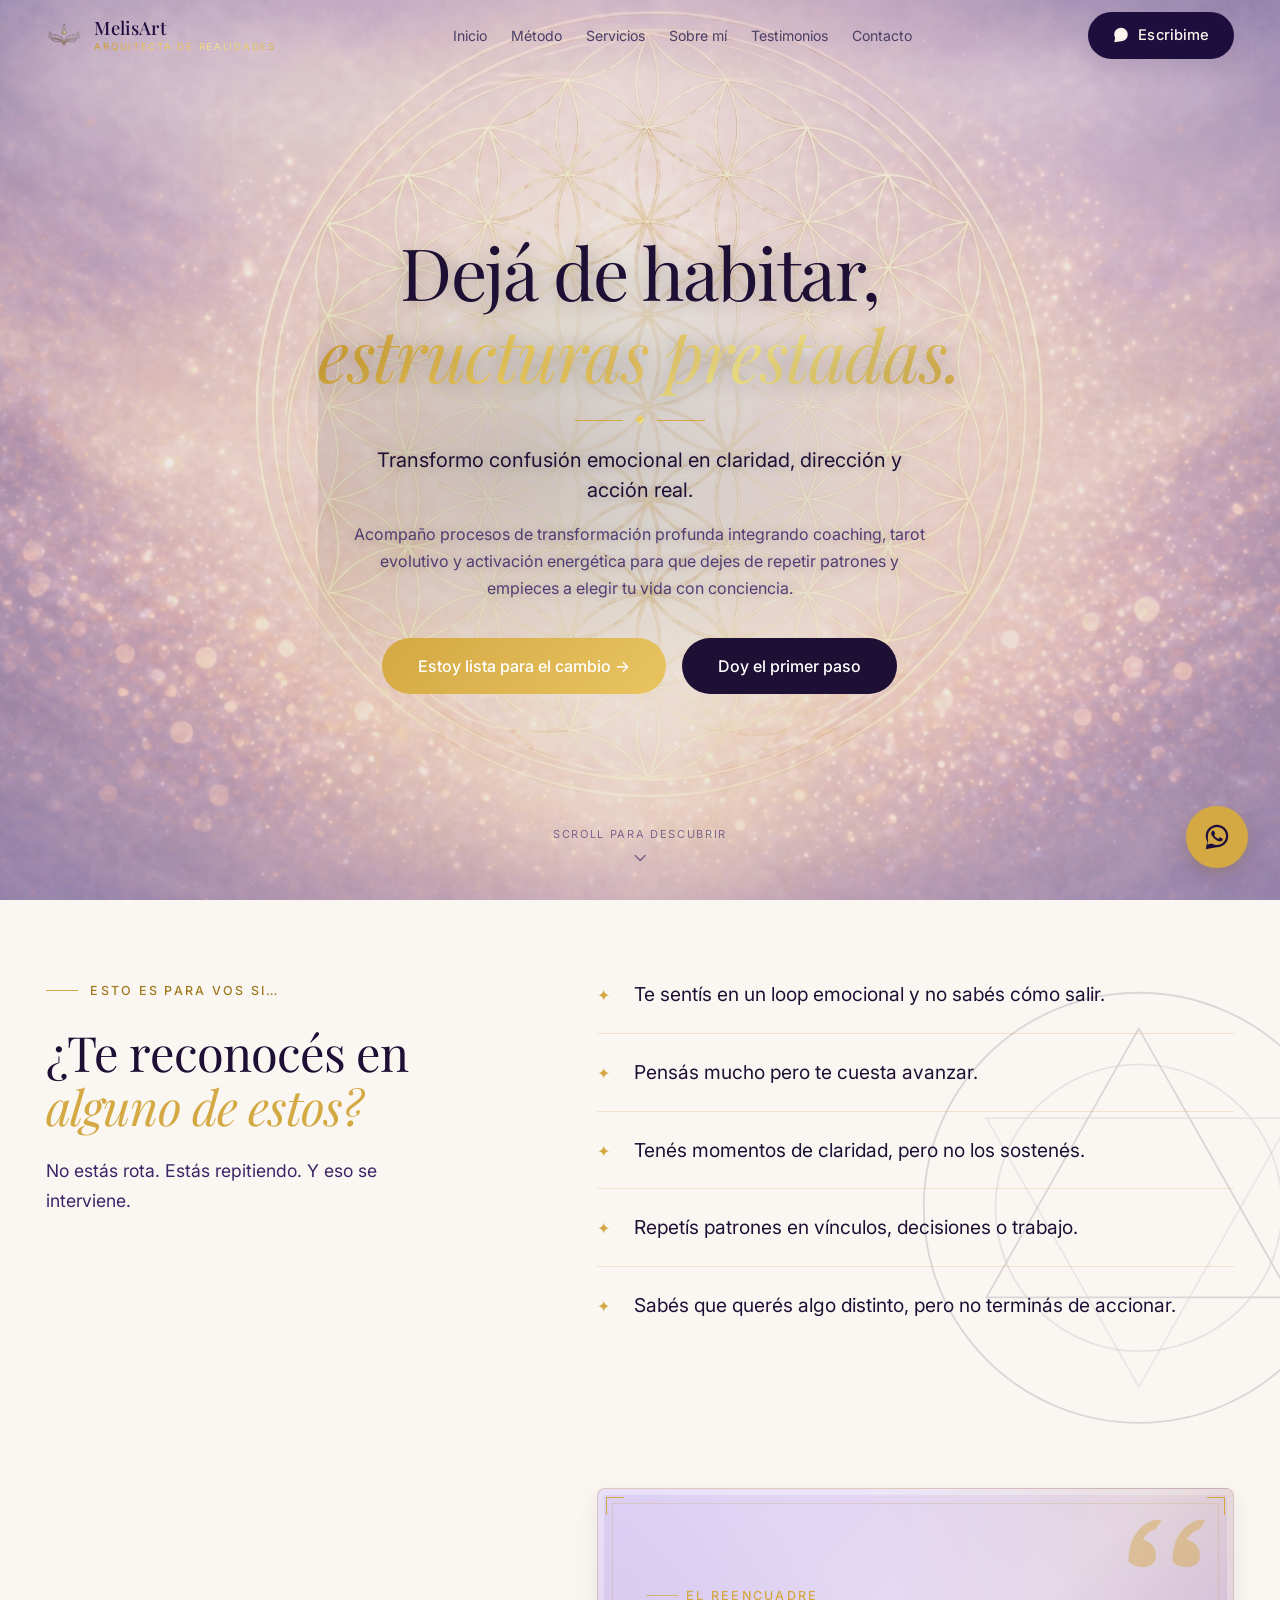
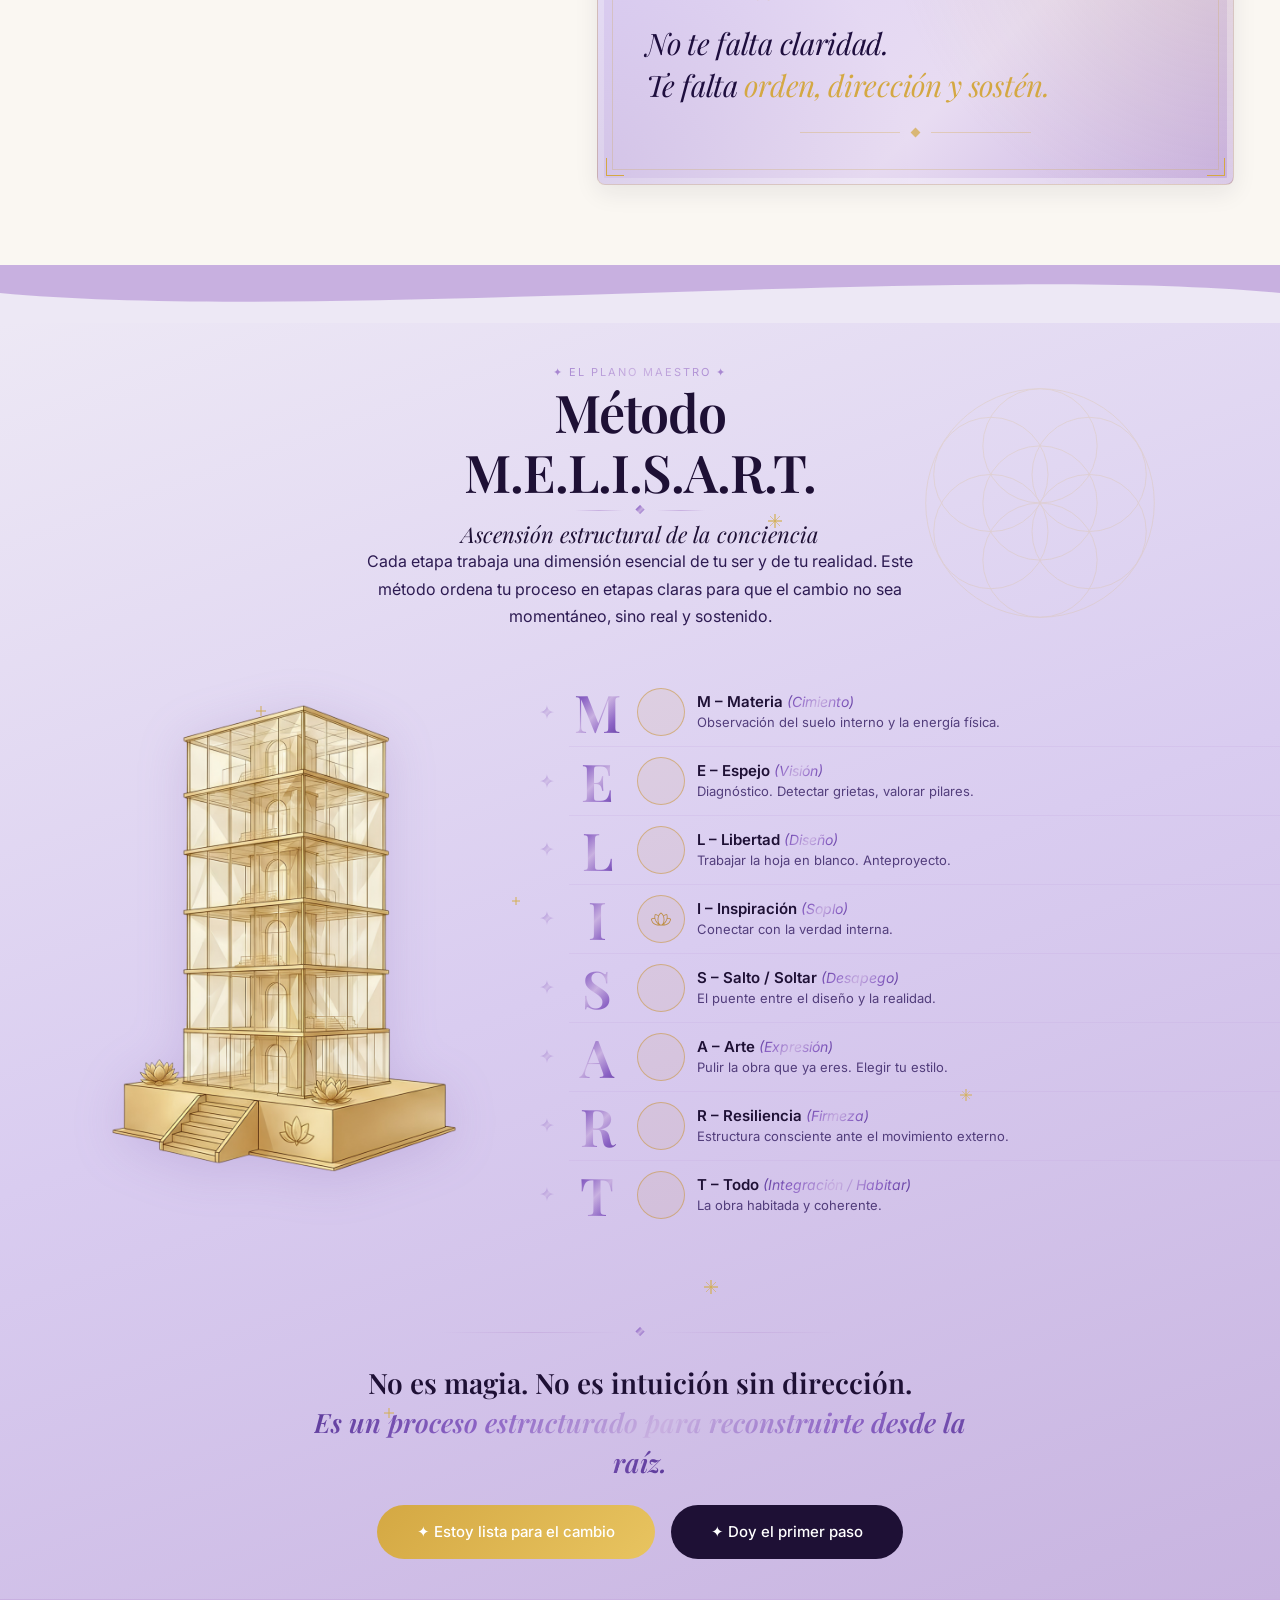
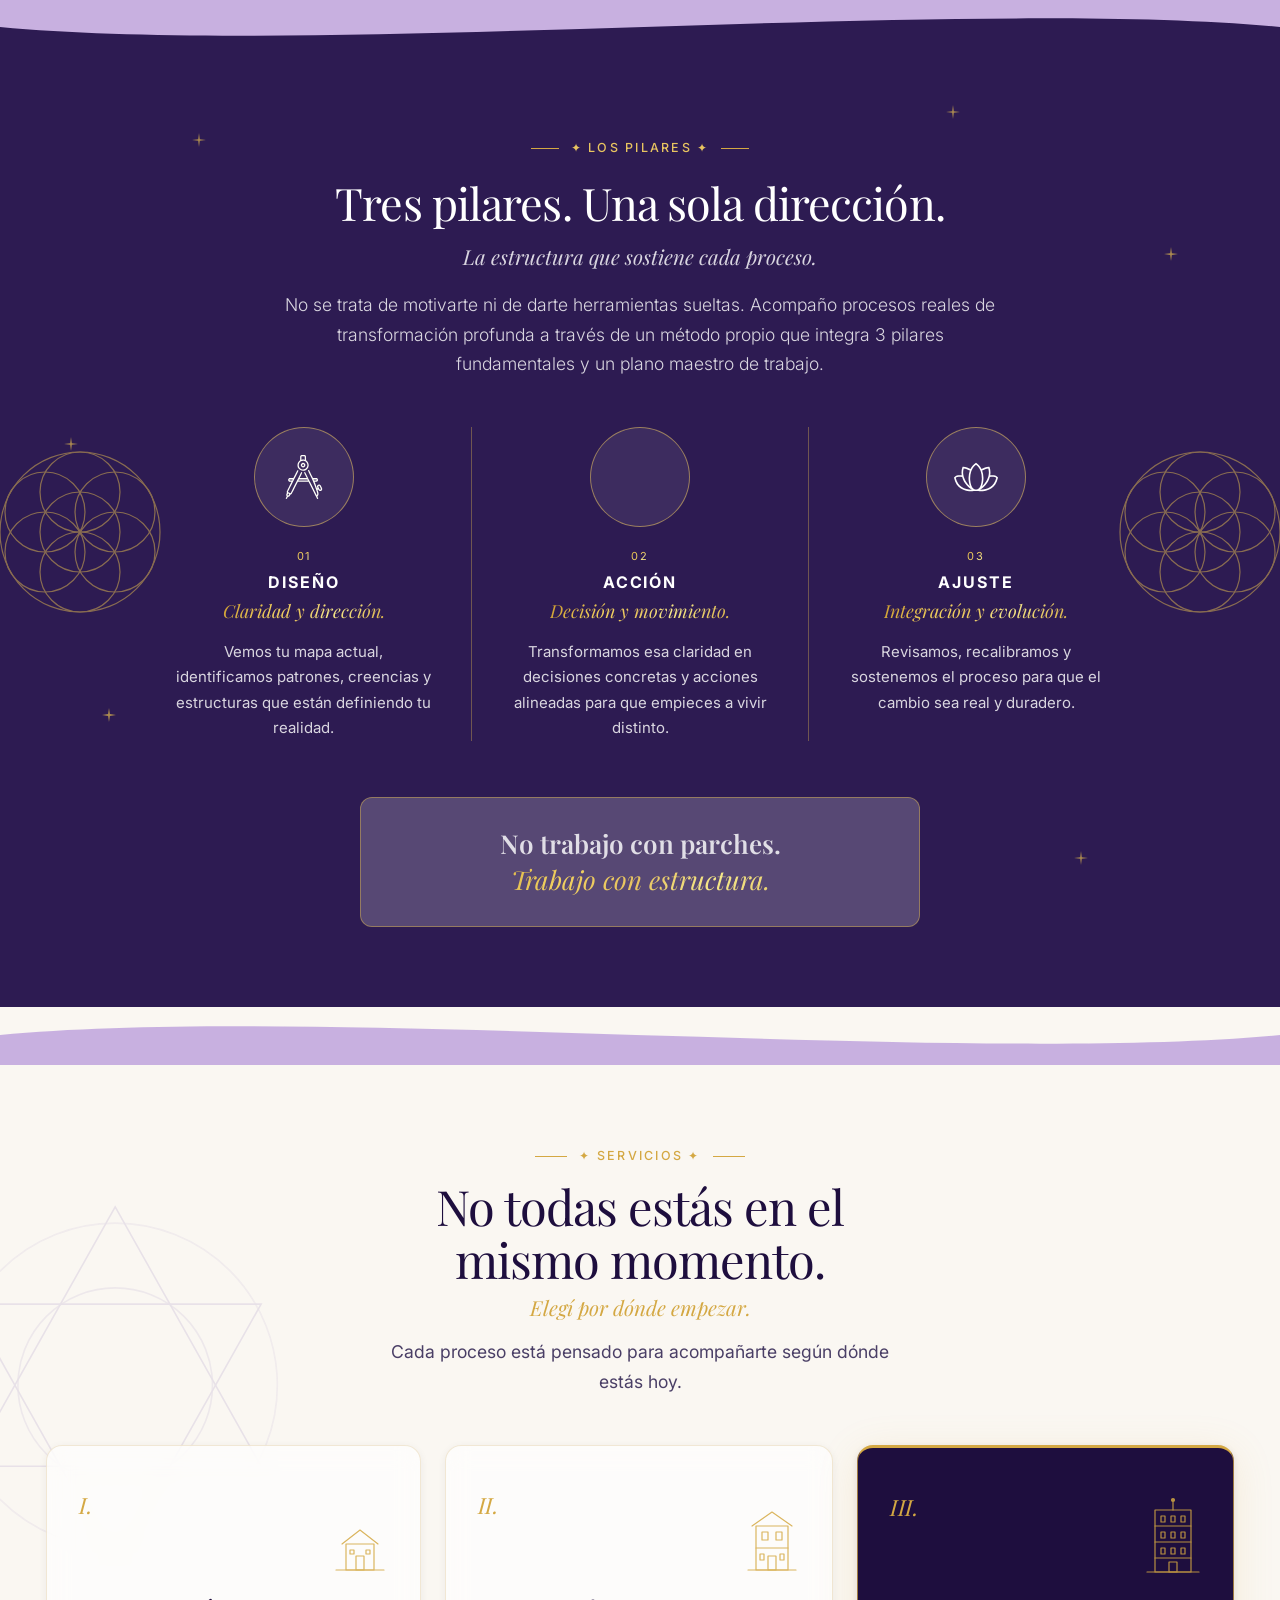
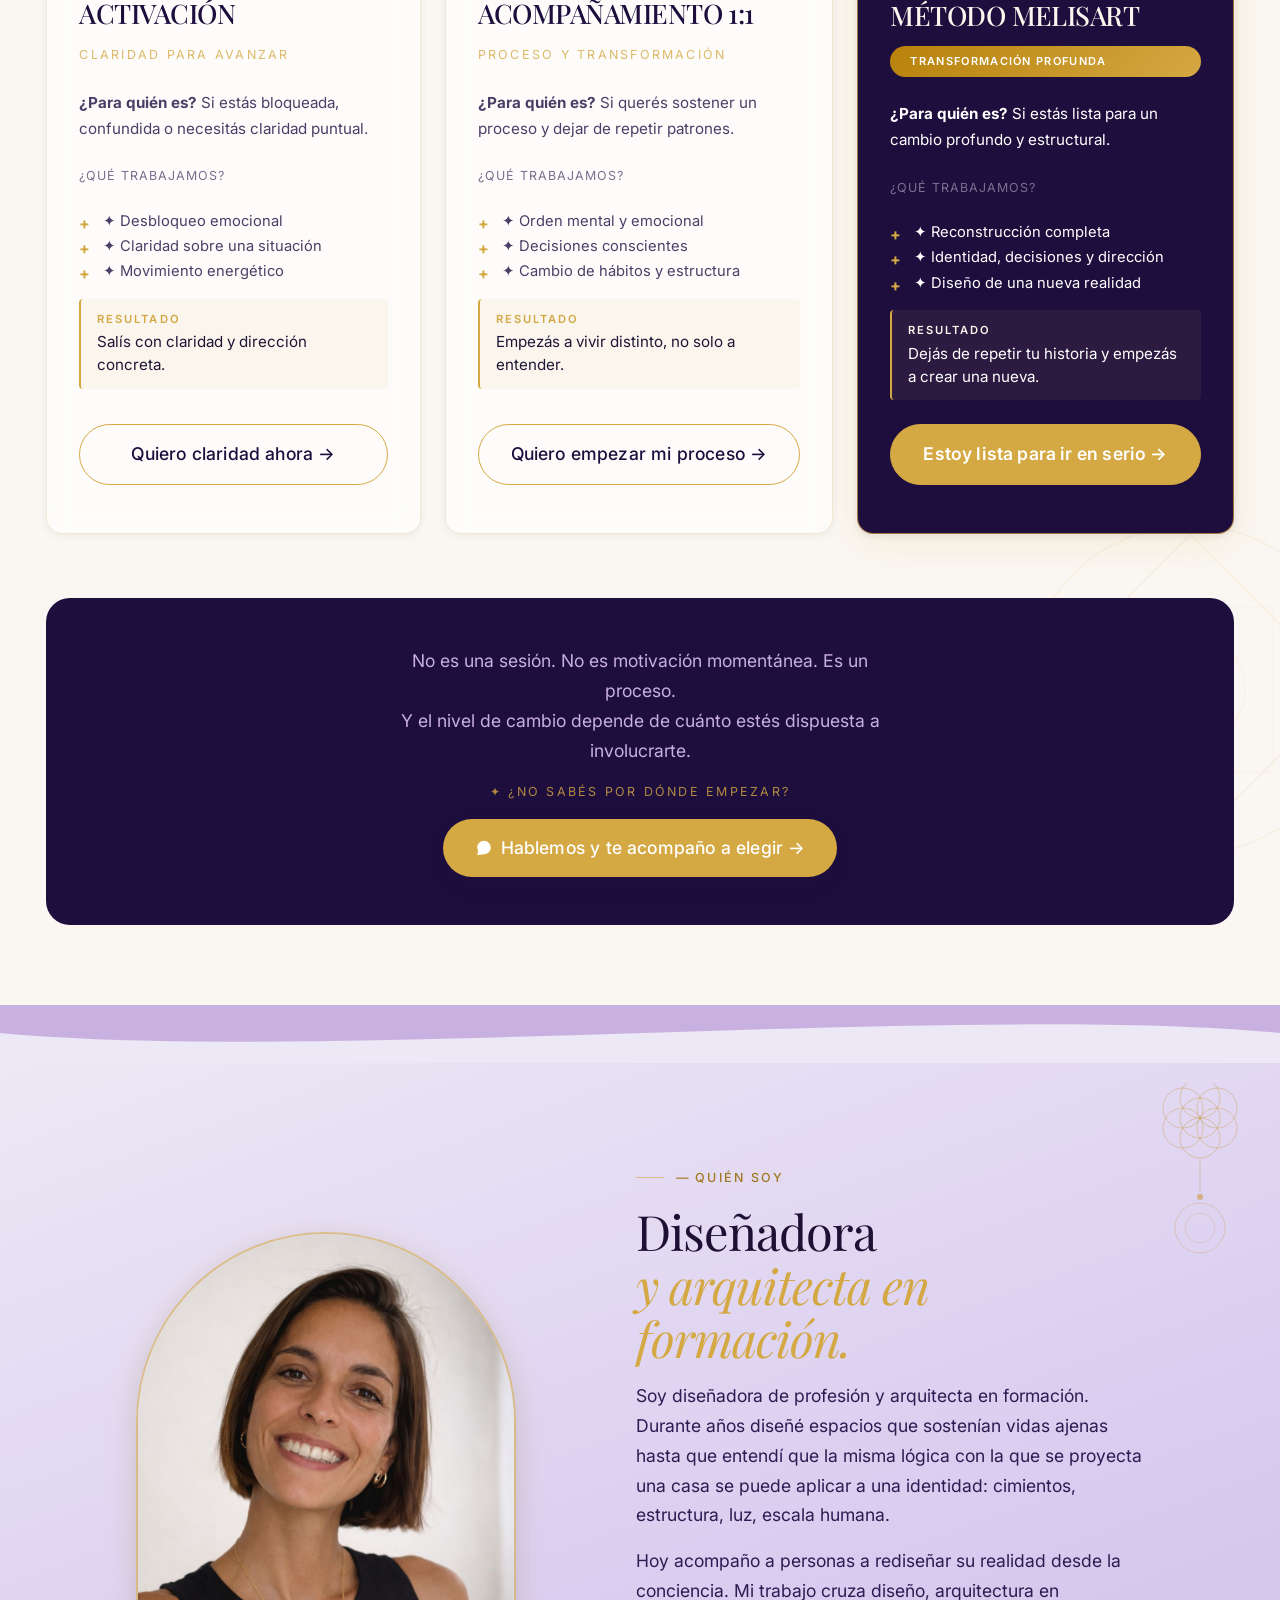
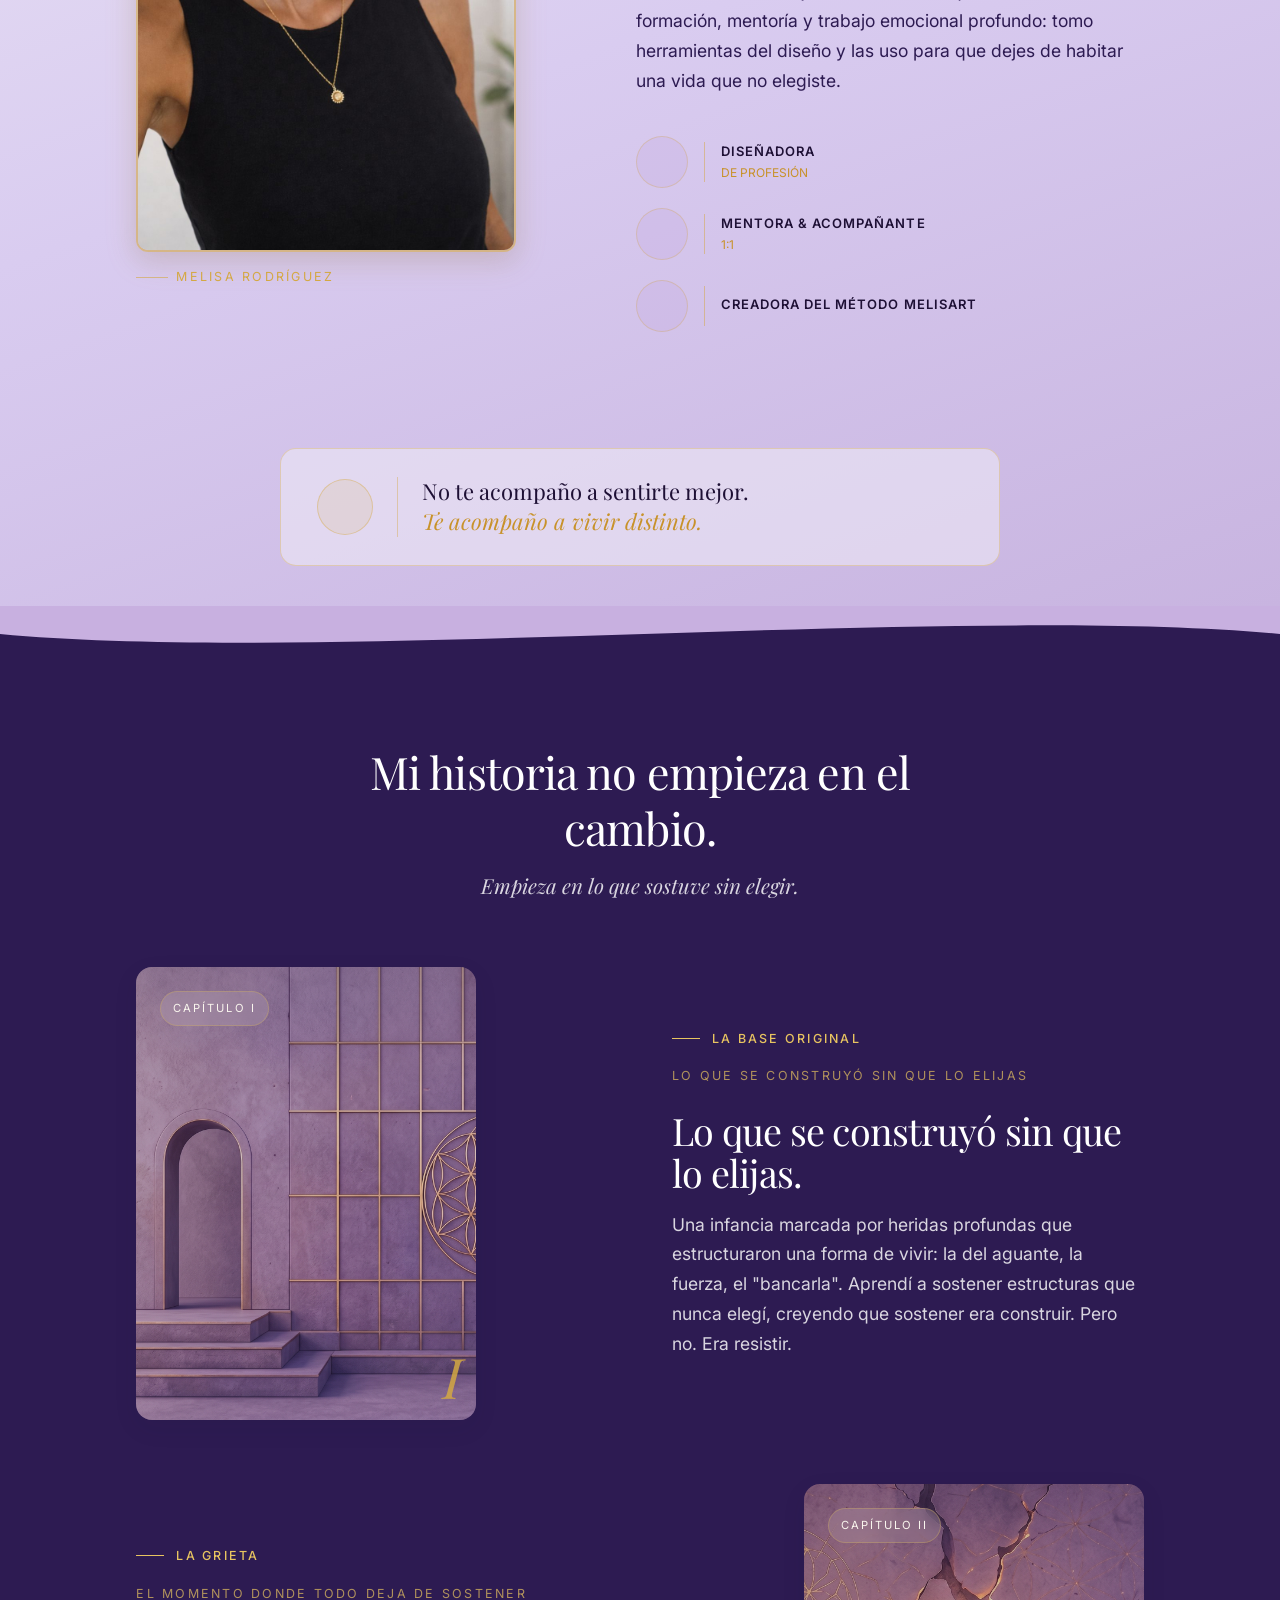
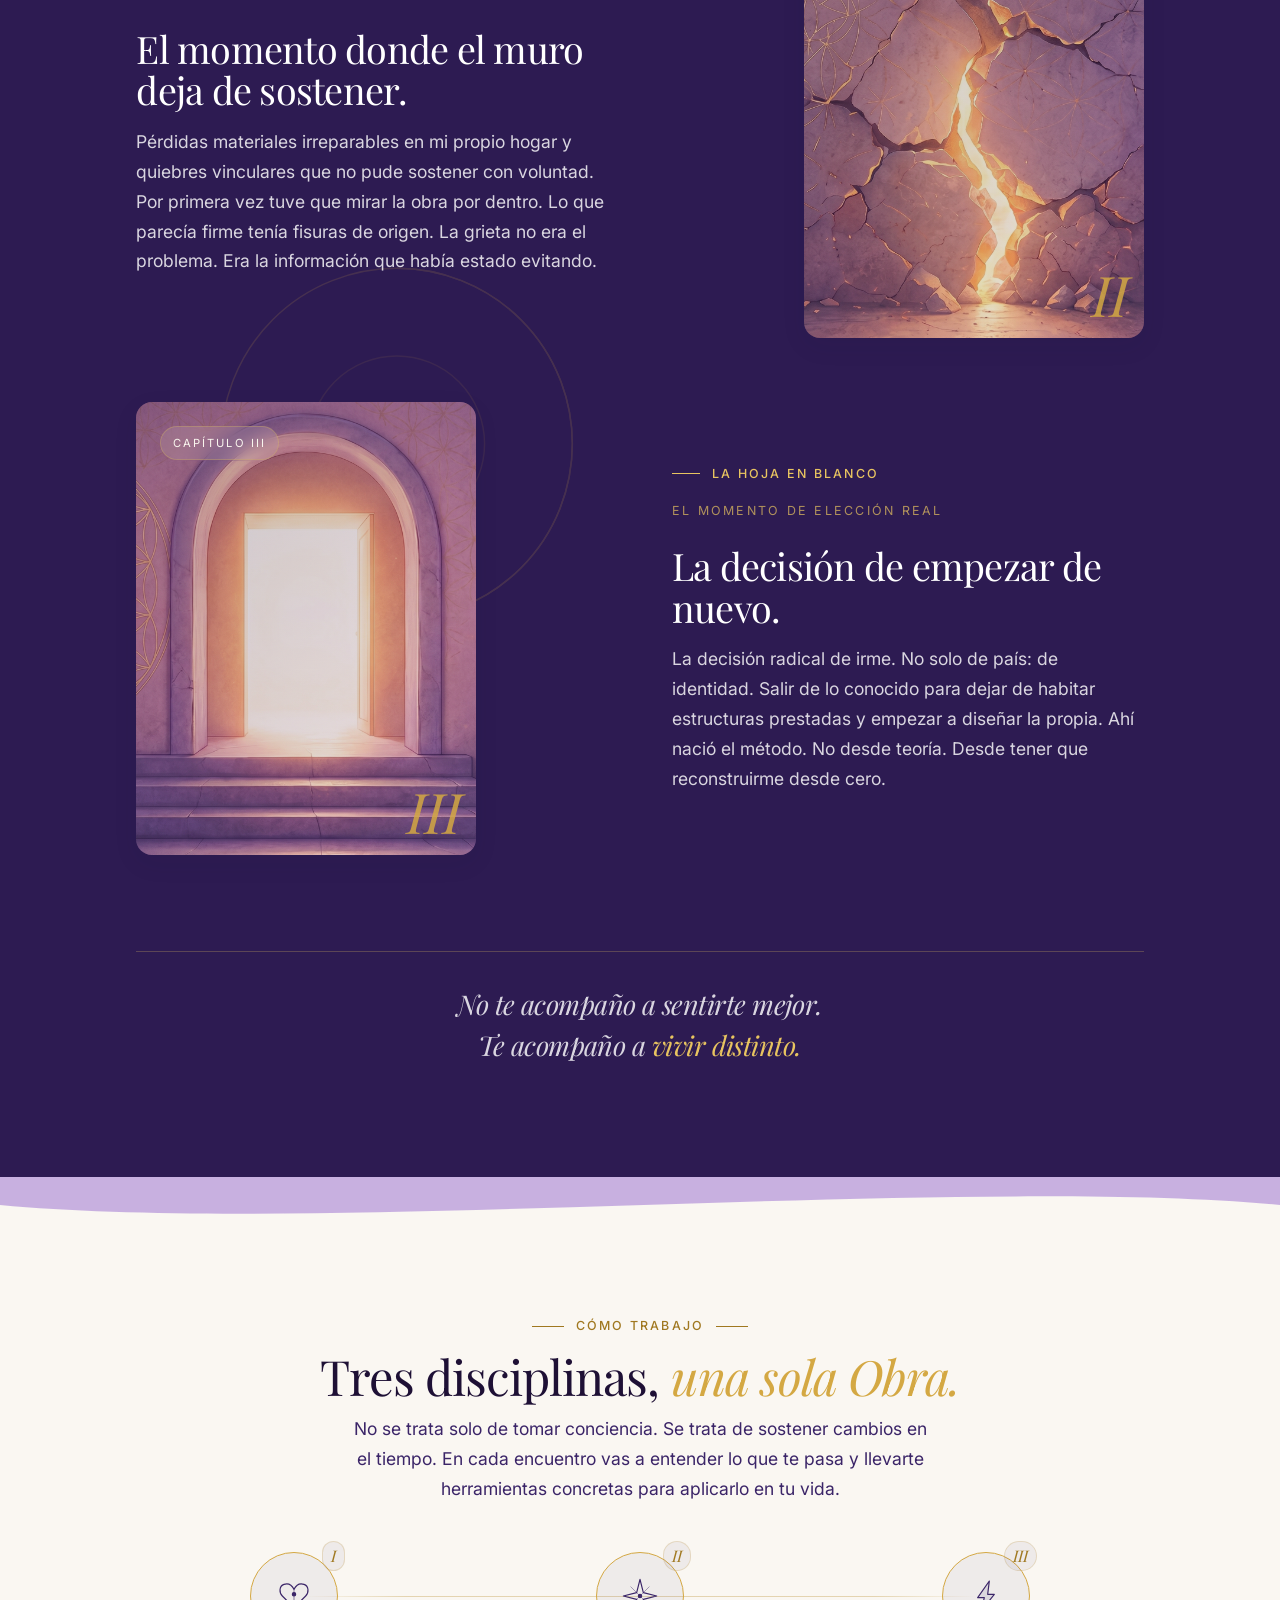
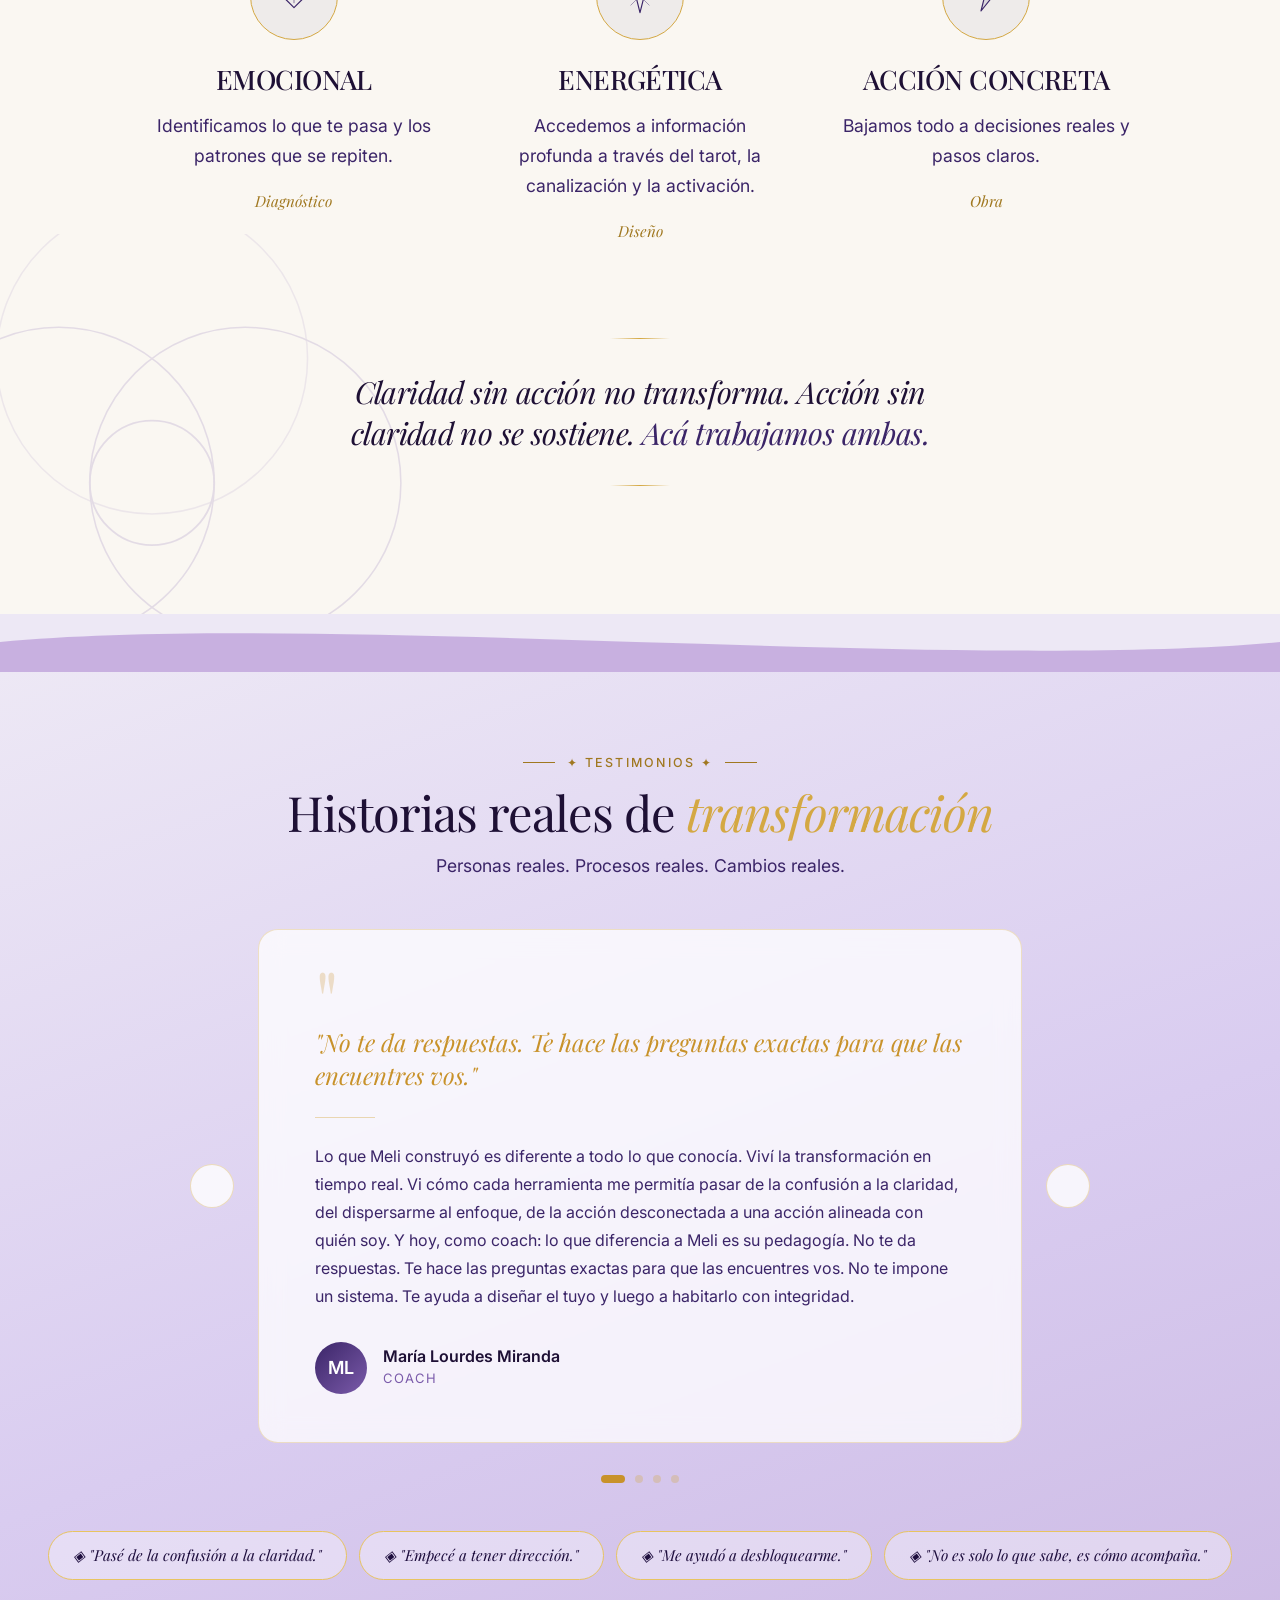
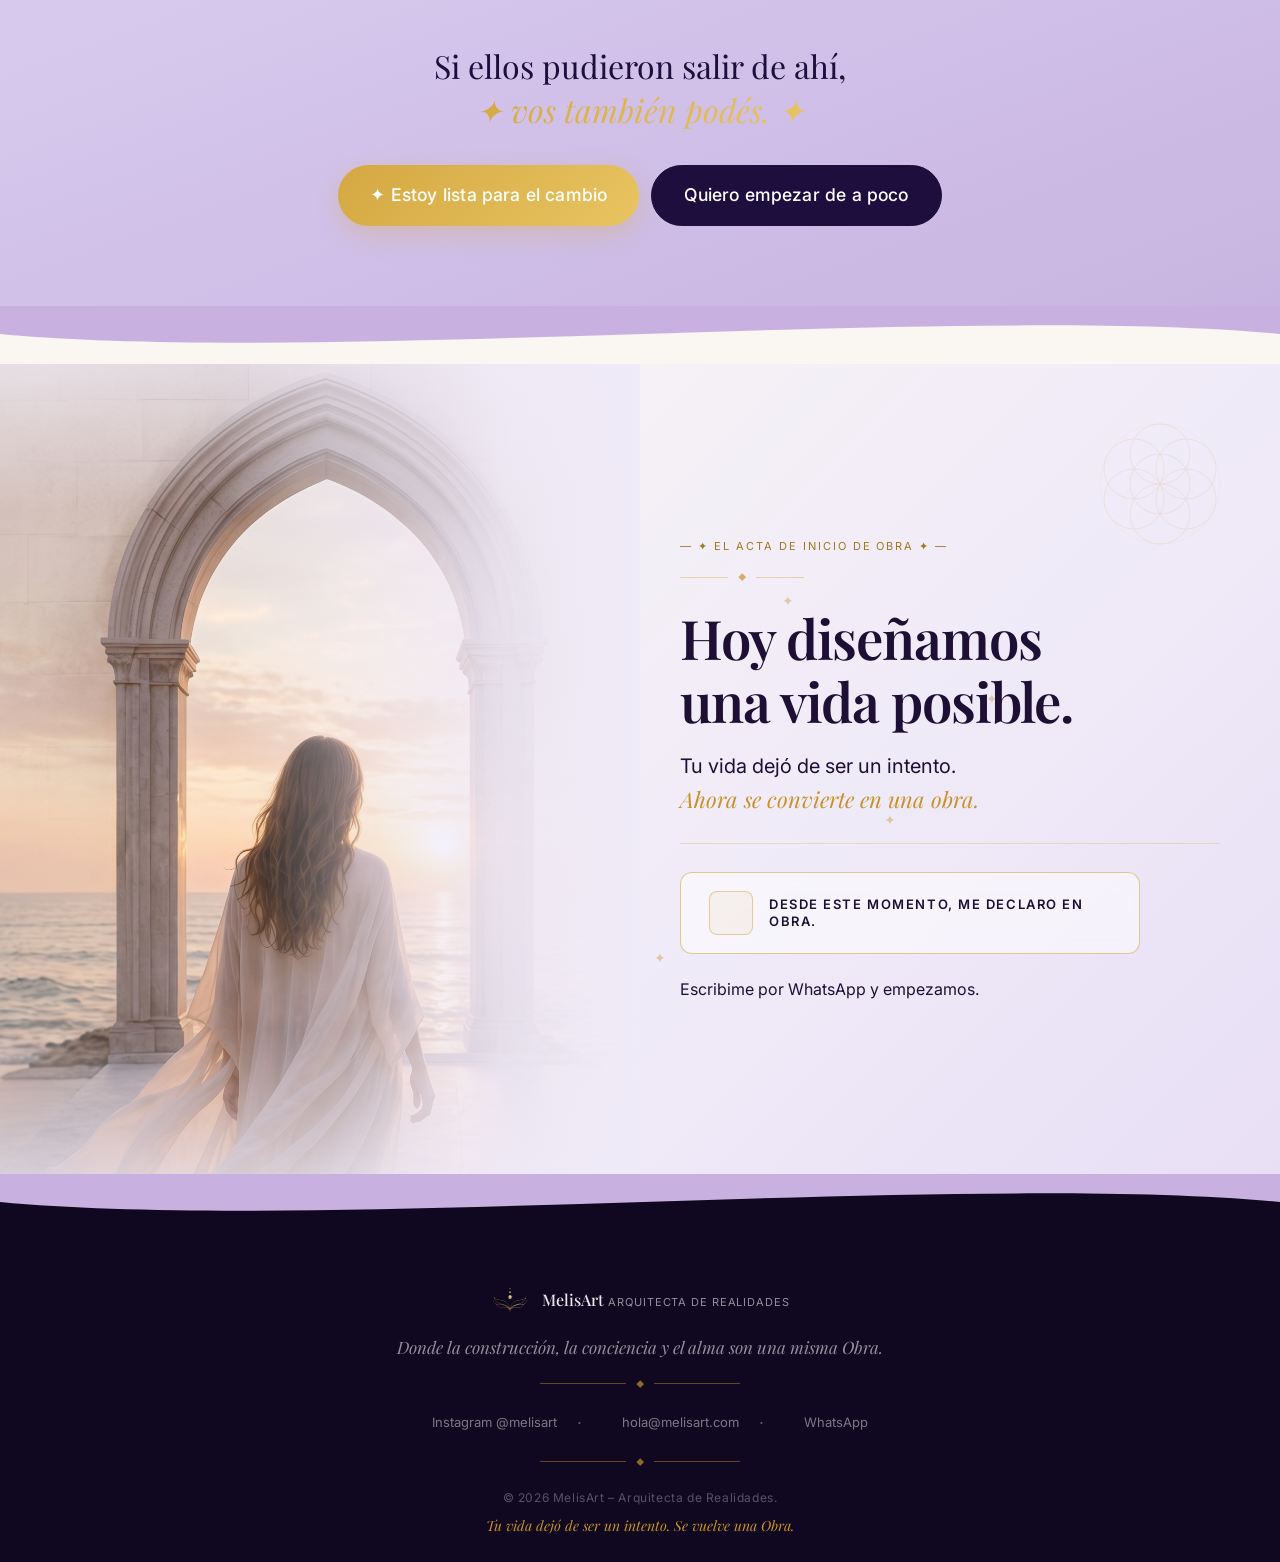
==== public/index.html @ c2e6f791 "fix: corregir imagen final.jpeg en sección Contacto - padding y gradientes" ====
<!DOCTYPE html>
<html lang="es">
<head>
  <meta charset="UTF-8" />
  <meta name="viewport" content="width=device-width, initial-scale=1.0" />
  <meta name="theme-color" content="#1E0E3E" />

  <!-- SEO -->
  <title>MelisArt – Arquitecta de Realidades</title>
  <meta name="description" content="Transformo confusión emocional en claridad, dirección y acción real. Coaching, tarot evolutivo y activación energética." />
  <meta name="author" content="Melisa Rodríguez — MelisArt" />

  <!-- Open Graph -->
  <meta property="og:type" content="website" />
  <meta property="og:title" content="MelisArt – Arquitecta de Realidades" />
  <meta property="og:description" content="No te falta claridad. Te falta orden, dirección y sostén. Método MelisArt." />
  <meta property="og:locale" content="es_AR" />

  <!-- Tipografías -->
  <link rel="preconnect" href="https://fonts.googleapis.com" />
  <link rel="preconnect" href="https://fonts.gstatic.com" crossorigin />
  <link href="https://fonts.googleapis.com/css2?family=Inter:wght@300;400;500;600&family=Playfair+Display:ital,wght@0,400;0,500;1,400;1,500&display=swap" rel="stylesheet" />

  <!-- CSS -->
  <link rel="stylesheet" href="css/variables.css" />
  <link rel="stylesheet" href="css/base.css" />
  <link rel="stylesheet" href="css/styles.css" />

  <link rel="icon" type="image/svg+xml" href="data:image/svg+xml,%3Csvg xmlns='http://www.w3.org/2000/svg' viewBox='0 0 64 64'%3E%3Ccircle cx='32' cy='32' r='30' fill='%231E0E3E'/%3E%3Cpath d='M32 14 L42 38 L22 38 Z M32 14 L32 50 M22 38 L42 38' stroke='%23C9A961' stroke-width='1.5' fill='none' stroke-linecap='round'/%3E%3Ccircle cx='32' cy='32' r='6' stroke='%23C9A961' stroke-width='1' fill='none'/%3E%3C/svg%3E" />
</head>
<body>

  <!-- =========================================================
       HEADER
       ========================================================= -->
  <header class="header" role="banner">
    <div class="header__inner">

      <a href="#top" class="header__logo" aria-label="MelisArt — inicio">
        <img src="Web-Meli-Logo.svg" alt="MelisArt Logo" class="header__logo-mark" />
        <span class="header__logo-text">
          <span class="header__logo-name">MelisArt</span>
          <span class="header__logo-tagline">Arquitecta de Realidades</span>
        </span>
      </a>

      <nav class="nav" aria-label="Navegación principal">
        <a href="#top"        class="nav__link">Inicio</a>
        <a href="#metodo"     class="nav__link">Método</a>
        <a href="#servicios"  class="nav__link">Servicios</a>
        <a href="#sobre-mi"   class="nav__link">Sobre mí</a>
        <a href="#testimonios" class="nav__link">Testimonios</a>
        <a href="#contacto"   class="nav__link">Contacto</a>
      </nav>

      <a class="btn btn--primary header__cta" data-wa="escribime" href="#contacto" target="_blank" rel="noopener">
        <svg class="btn__icon" viewBox="0 0 32 32" fill="currentColor" aria-hidden="true">
          <path d="M16.001 3C9.373 3 4 8.373 4 15c0 2.115.553 4.181 1.604 6.003L4 29l8.197-1.557A11.94 11.94 0 0 0 16.001 27C22.628 27 28 21.628 28 15S22.628 3 16.001 3zm5.518 17.418c-.302-.151-1.789-.882-2.067-.983-.277-.101-.479-.151-.681.151s-.781.983-.957 1.184c-.176.201-.353.227-.655.076-.302-.151-1.275-.469-2.43-1.498-.898-.801-1.504-1.79-1.681-2.092-.176-.302-.019-.466.132-.616.135-.135.302-.353.453-.529.151-.176.201-.302.302-.504.101-.201.05-.378-.025-.529-.076-.151-.681-1.642-.933-2.247-.245-.59-.495-.51-.681-.519l-.58-.011c-.201 0-.529.076-.806.378-.277.302-1.058 1.034-1.058 2.523 0 1.49 1.083 2.929 1.234 3.13.151.201 2.131 3.252 5.16 4.561.721.311 1.283.497 1.722.636.723.23 1.381.198 1.901.12.58-.087 1.789-.731 2.041-1.437.252-.706.252-1.31.176-1.437-.075-.126-.277-.201-.579-.353z"/>
        </svg>
        Escribime
      </a>

      <button class="menu-toggle" type="button" aria-label="Abrir menú" aria-expanded="false" aria-controls="mobile-nav">
        <span class="menu-toggle__line"></span>
        <span class="menu-toggle__line"></span>
        <span class="menu-toggle__line"></span>
      </button>
    </div>
  </header>

  <div class="mobile-nav" id="mobile-nav" aria-hidden="true">
    <a href="#top"         class="mobile-nav__link">Inicio</a>
    <a href="#metodo"      class="mobile-nav__link">Método</a>
    <a href="#servicios"   class="mobile-nav__link">Servicios</a>
    <a href="#sobre-mi"    class="mobile-nav__link">Sobre mí</a>
    <a href="#testimonios" class="mobile-nav__link">Testimonios</a>
    <a href="#contacto"    class="mobile-nav__link">Contacto</a>
    <a class="btn btn--primary mobile-nav__cta" data-wa="escribime" href="#contacto" target="_blank" rel="noopener">
      Escribime
    </a>
  </div>

  <main id="top">

    <!-- =========================================================
         HERO
         ========================================================= -->
    <section class="hero" aria-labelledby="hero-title">

      <div class="hero__inner">

        <div class="hero__copy">

          <h1 class="hero__title" id="hero-title">
            Dejá de habitar,<br><em>estructuras prestadas.</em>
          </h1>

          <div class="hero__divider" aria-hidden="true">
            <span class="hero__divider-line"></span>
            <span class="hero__divider-diamond">◆</span>
            <span class="hero__divider-line"></span>
          </div>

          <p class="hero__subtitle text-pretty">
            Transformo confusión emocional en claridad, dirección y acción real.
          </p>

          <p class="hero__lead text-pretty">
            Acompaño procesos de transformación profunda integrando coaching, tarot evolutivo
            y activación energética para que dejes de repetir patrones y empieces a elegir
            tu vida con conciencia.
          </p>

          <div class="hero__ctas">
            <a class="hero__btn hero__btn--gold" data-wa="cambio" href="#contacto" target="_blank" rel="noopener">
              Estoy lista para el cambio →
            </a>
            <a class="hero__btn hero__btn--dark" data-wa="primer-paso" href="#contacto" target="_blank" rel="noopener">
              Doy el primer paso
            </a>
          </div>

        </div>

      </div>

      <div class="hero__scroll" aria-hidden="true">
        <span class="hero__scroll-text">SCROLL PARA DESCUBRIR</span>
        <svg class="hero__scroll-chevron" viewBox="0 0 24 24" fill="none">
          <path d="M6 9l6 6 6-6" stroke="currentColor" stroke-width="1.8" stroke-linecap="round" stroke-linejoin="round"/>
        </svg>
      </div>

    </section>

    <!-- =========================================================
         PARA VOS SI
         ========================================================= -->
    <section class="section para-vos" id="para-vos" aria-labelledby="para-vos-title">

      <svg class="para-vos__ornament" viewBox="0 0 300 300" fill="none" aria-hidden="true">
        <g stroke="currentColor" stroke-width="1">
          <circle cx="150" cy="150" r="120" />
          <circle cx="150" cy="150" r="80" opacity="0.6" />
          <path d="M150 50 L235 200 L65 200 Z" />
          <path d="M150 250 L65 100 L235 100 Z" opacity="0.5" />
        </g>
      </svg>

      <div class="container container--wide">
        <div class="para-vos__inner">

          <div class="para-vos__intro">
            <p class="para-vos__eyebrow eyebrow">
              <span class="para-vos__eyebrow-line"></span>
              Esto es para vos si…
            </p>

            <h2 class="para-vos__title" id="para-vos-title">
              ¿Te reconocés en <em>alguno de estos?</em>
            </h2>

            <p class="para-vos__lead">
              No estás rota. Estás repitiendo. Y eso se interviene.
            </p>
          </div>

          <ol class="para-vos__list" aria-label="Señales que indican que este proceso es para vos">
            <li class="para-vos__item" data-delay="1">
              <span class="para-vos__check" aria-hidden="true">✦</span>
              <p class="para-vos__text">Te sentís en un loop emocional y no sabés cómo salir.</p>
            </li>
            <li class="para-vos__item" data-delay="2">
              <span class="para-vos__check" aria-hidden="true">✦</span>
              <p class="para-vos__text">Pensás mucho pero te cuesta avanzar.</p>
            </li>
            <li class="para-vos__item" data-delay="3">
              <span class="para-vos__check" aria-hidden="true">✦</span>
              <p class="para-vos__text">Tenés momentos de claridad, pero no los sostenés.</p>
            </li>
            <li class="para-vos__item" data-delay="4">
              <span class="para-vos__check" aria-hidden="true">✦</span>
              <p class="para-vos__text">Repetís patrones en vínculos, decisiones o trabajo.</p>
            </li>
            <li class="para-vos__item" data-delay="4">
              <span class="para-vos__check" aria-hidden="true">✦</span>
              <p class="para-vos__text">Sabés que querés algo distinto, pero no terminás de accionar.</p>
            </li>
          </ol>

          <blockquote class="para-vos__quote">
            <span class="para-vos__quote-corner para-vos__quote-corner--tl" aria-hidden="true"></span>
            <span class="para-vos__quote-corner para-vos__quote-corner--tr" aria-hidden="true"></span>
            <span class="para-vos__quote-corner para-vos__quote-corner--bl" aria-hidden="true"></span>
            <span class="para-vos__quote-corner para-vos__quote-corner--br" aria-hidden="true"></span>

            <svg class="para-vos__quote-mark" viewBox="0 0 80 60" fill="none" aria-hidden="true">
              <path d="M5 50 Q5 30 15 20 Q25 10 35 12 L30 20 Q22 22 18 30 Q22 30 26 34 Q30 38 30 44 Q30 52 22 54 Q14 56 8 52 Q5 50 5 50 Z M45 50 Q45 30 55 20 Q65 10 75 12 L70 20 Q62 22 58 30 Q62 30 66 34 Q70 38 70 44 Q70 52 62 54 Q54 56 48 52 Q45 50 45 50 Z" fill="currentColor"/>
            </svg>

            <p class="para-vos__quote-eyebrow">
              <span class="para-vos__quote-eyebrow-line"></span>
              El reencuadre
            </p>

            <p class="para-vos__quote-text">
              No te falta claridad.<br>Te falta <strong>orden, dirección y sostén.</strong>
            </p>

            <footer class="para-vos__quote-seal">
              <span class="para-vos__quote-seal-line"></span>
              <span class="para-vos__quote-seal-diamond" aria-hidden="true"></span>
              <span class="para-vos__quote-seal-line"></span>
            </footer>
          </blockquote>
        </div>
      </div>
    </section>

    <div class="wave-transition" aria-hidden="true">
      <svg viewBox="0 0 1440 60" preserveAspectRatio="none" style="width:100%;height:60px;display:block;">
        <path d="M0,30 C360,60 1080,0 1440,30 L1440,60 L0,60 Z" fill="#EDE8F5"/>
      </svg>
    </div>

    <!-- =========================================================
         MÉTODO M.E.L.I.S.A.R.T.
         Fondo degradé lavanda
         ========================================================= -->
    <section class="metodo2" id="metodo" aria-labelledby="metodo-title">

      <!-- Geometría sagrada esquina superior derecha -->
      <svg class="metodo2__geo" viewBox="0 0 280 280" fill="none" aria-hidden="true">
        <g stroke="#D4AF50" stroke-width="0.8" opacity="0.25">
          <circle cx="140" cy="140" r="50"/>
          <circle cx="140" cy="90"  r="50"/>
          <circle cx="140" cy="190" r="50"/>
          <circle cx="97"  cy="115" r="50"/>
          <circle cx="183" cy="115" r="50"/>
          <circle cx="97"  cy="165" r="50"/>
          <circle cx="183" cy="165" r="50"/>
          <circle cx="140" cy="140" r="100"/>
        </g>
      </svg>

      <!-- Sparkles dorados -->
      <svg class="metodo2__sparkle metodo2__sparkle--1" viewBox="0 0 14 14" fill="none" aria-hidden="true"><line x1="7" y1="0" x2="7" y2="14" stroke="#D4AF50" stroke-width="1.2"/><line x1="0" y1="7" x2="14" y2="7" stroke="#D4AF50" stroke-width="1.2"/><line x1="2" y1="2" x2="12" y2="12" stroke="#D4AF50" stroke-width="0.6"/><line x1="12" y1="2" x2="2" y2="12" stroke="#D4AF50" stroke-width="0.6"/></svg>
      <svg class="metodo2__sparkle metodo2__sparkle--2" viewBox="0 0 10 10" fill="none" aria-hidden="true"><line x1="5" y1="0" x2="5" y2="10" stroke="#D4AF50" stroke-width="1"/><line x1="0" y1="5" x2="10" y2="5" stroke="#D4AF50" stroke-width="1"/></svg>
      <svg class="metodo2__sparkle metodo2__sparkle--3" viewBox="0 0 12 12" fill="none" aria-hidden="true"><line x1="6" y1="0" x2="6" y2="12" stroke="#D4AF50" stroke-width="1"/><line x1="0" y1="6" x2="12" y2="6" stroke="#D4AF50" stroke-width="1"/><line x1="2" y1="2" x2="10" y2="10" stroke="#D4AF50" stroke-width="0.5"/><line x1="10" y1="2" x2="2" y2="10" stroke="#D4AF50" stroke-width="0.5"/></svg>
      <svg class="metodo2__sparkle metodo2__sparkle--4" viewBox="0 0 8 8" fill="none" aria-hidden="true"><line x1="4" y1="0" x2="4" y2="8" stroke="#D4AF50" stroke-width="1"/><line x1="0" y1="4" x2="8" y2="4" stroke="#D4AF50" stroke-width="1"/></svg>
      <svg class="metodo2__sparkle metodo2__sparkle--5" viewBox="0 0 14 14" fill="none" aria-hidden="true"><line x1="7" y1="0" x2="7" y2="14" stroke="#D4AF50" stroke-width="1.2"/><line x1="0" y1="7" x2="14" y2="7" stroke="#D4AF50" stroke-width="1.2"/><line x1="2" y1="2" x2="12" y2="12" stroke="#D4AF50" stroke-width="0.6"/><line x1="12" y1="2" x2="2" y2="12" stroke="#D4AF50" stroke-width="0.6"/></svg>
      <svg class="metodo2__sparkle metodo2__sparkle--6" viewBox="0 0 10 10" fill="none" aria-hidden="true"><line x1="5" y1="0" x2="5" y2="10" stroke="#D4AF50" stroke-width="1"/><line x1="0" y1="5" x2="10" y2="5" stroke="#D4AF50" stroke-width="1"/></svg>

      <!-- BLOQUE 1: Header centrado -->
      <div class="metodo2__header">
        <p class="metodo2__eyebrow">✦ EL PLANO MAESTRO ✦</p>

        <h2 class="metodo2__title" id="metodo-title">
          Método<br>M.E.L.I.S.A.R.T.
        </h2>

        <div class="metodo2__divider" aria-hidden="true">
          <span class="metodo2__divider-line"></span>
          <span class="metodo2__divider-diamond">◆</span>
          <span class="metodo2__divider-line"></span>
        </div>

        <p class="metodo2__subtitle">Ascensión estructural de la conciencia</p>

        <p class="metodo2__lead">
          Cada etapa trabaja una dimensión esencial de tu ser y de tu realidad.
          Este método ordena tu proceso en etapas claras para que el cambio no sea
          momentáneo, sino real y sostenido.
        </p>
      </div>

      <!-- BLOQUE 2: Dos columnas (imagen | lista) -->
      <div class="metodo2__container">

        <!-- Columna izquierda: imagen -->
        <div class="metodo2__col-left">
          <img
            src="Web-Meli-Edificio.png"
            alt="Edificio como metáfora del proceso de transformación"
            class="metodo2__edificio"
            aria-hidden="true"
          />
        </div>

        <!-- Columna derecha: lista de módulos -->
        <div class="metodo2__col-right">
          <!-- Línea decorativa vertical -->
          <div class="metodo2__decoration-line" aria-hidden="true">
            <span class="metodo2__decoration-symbol">✦</span>
            <span class="metodo2__decoration-symbol">✦</span>
            <span class="metodo2__decoration-symbol">✦</span>
            <span class="metodo2__decoration-symbol">✦</span>
            <span class="metodo2__decoration-symbol">✦</span>
            <span class="metodo2__decoration-symbol">✦</span>
            <span class="metodo2__decoration-symbol">✦</span>
            <span class="metodo2__decoration-symbol">✦</span>
          </div>

          <ol class="metodo2__lista" aria-label="Las 8 etapas del Método M.E.L.I.S.A.R.T.">

            <li class="metodo2__modulo" data-modulo="0">
              <span class="metodo2__letra">M</span>
              <span class="metodo2__icono-wrap" aria-hidden="true">
                <i data-lucide="sprout" style="width:20px;height:20px;stroke:#C09030;stroke-width:1.5;fill:none;"></i>
              </span>
              <div class="metodo2__texto">
                <span class="metodo2__nombre">M – Materia <em>(Cimiento)</em></span>
                <span class="metodo2__desc">Observación del suelo interno y la energía física.</span>
              </div>
            </li>

            <li class="metodo2__modulo" data-modulo="1">
              <span class="metodo2__letra">E</span>
              <span class="metodo2__icono-wrap" aria-hidden="true">
                <i data-lucide="eye" style="width:20px;height:20px;stroke:#C09030;stroke-width:1.5;fill:none;"></i>
              </span>
              <div class="metodo2__texto">
                <span class="metodo2__nombre">E – Espejo <em>(Visión)</em></span>
                <span class="metodo2__desc">Diagnóstico. Detectar grietas, valorar pilares.</span>
              </div>
            </li>

            <li class="metodo2__modulo" data-modulo="2">
              <span class="metodo2__letra">L</span>
              <span class="metodo2__icono-wrap" aria-hidden="true">
                <i data-lucide="grid" style="width:20px;height:20px;stroke:#C09030;stroke-width:1.5;fill:none;"></i>
              </span>
              <div class="metodo2__texto">
                <span class="metodo2__nombre">L – Libertad <em>(Diseño)</em></span>
                <span class="metodo2__desc">Trabajar la hoja en blanco. Anteproyecto.</span>
              </div>
            </li>

            <li class="metodo2__modulo" data-modulo="3">
              <span class="metodo2__letra">I</span>
              <span class="metodo2__icono-wrap" aria-hidden="true">
                <svg viewBox="0 0 512 512" xmlns="http://www.w3.org/2000/svg" style="width:20px;height:20px;">
                  <path fill="#C09030" d="M508.662,257.73c-7.712-8.374-17.751-14.315-28.908-18.126c-11.058-3.722-23.423-5.396-36.424-5.396c-7.068,0-14.405,0.466-21.848,1.486c1.86-10.683,2.881-21.742,2.881-32.891c0-19.799-3.15-40.064-10.316-60.231l-2.415-6.774l-7.158,0.555c-30.295,2.595-58.82,12.634-84.104,27.602c-12.364-26.769-39.46-59.864-64.36-73.894c-24.909,14.03-52.014,47.124-64.378,73.894c-25.283-14.968-53.808-25.007-84.103-27.602l-7.158-0.555l-2.416,6.774c-7.158,20.167-10.316,40.432-10.316,60.231c0,11.149,1.02,22.208,2.881,32.891c-7.443-1.02-14.78-1.486-21.84-1.486c-13.009,0-25.374,1.673-36.432,5.396c-11.157,3.811-21.196,9.752-28.908,18.126L0,261.346l1.117,4.84c13.565,58.918,41.632,98.688,78.898,122.854c37.265,24.248,82.806,32.898,131.595,32.898c12.92,0,26.117-0.652,39.403-1.771c0.343,0.082,4.612,0.058,4.995,0.082c0.358-0.024,4.636,0,4.978-0.082c13.286,1.118,26.484,1.771,39.403,1.771c48.798,0,94.33-8.65,131.604-32.898c37.257-24.166,65.324-63.937,78.888-122.854l1.118-4.84L508.662,257.73z M342.487,261.534c-0.93-27.325-5.754-55.025-14.96-80.211c21.75-13.189,45.908-22.296,71.372-25.554c4.742,15.8,6.88,31.512,6.88,47.034c0,12.356-1.396,24.526-3.812,36.424c-1.485,6.97-3.346,13.851-5.484,20.633c-5.672,17.465-13.565,34.205-22.95,49.442c-14.217,23.236-31.691,43.206-48.977,58.085c10.782-23.978,16.821-53.718,17.841-84.756c0.187-3.534,0.278-7.06,0.278-10.594C342.675,268.602,342.584,265.067,342.487,261.534z M113.101,155.769c25.463,3.257,49.622,12.365,71.372,25.554c-9.206,25.186-14.029,52.886-14.96,80.211c-0.098,3.533-0.188,7.068-0.188,10.503c0,3.534,0.09,7.06,0.278,10.594c1.02,31.038,7.06,60.778,17.849,84.756c-17.294-14.878-34.767-34.849-48.985-58.085c-9.385-15.237-17.278-31.977-22.95-49.442c-2.138-6.782-3.999-13.663-5.484-20.633c-2.416-11.899-3.812-24.068-3.812-36.424C106.221,187.281,108.36,171.57,113.101,155.769z M90.151,373.419c-31.887-20.804-56.42-53.898-69.708-106.401c4.832-4.179,10.774-7.443,17.744-9.76c8.741-2.971,19.065-4.456,30.491-4.456c8.276,0,17.098,0.742,26.207,2.415c9.663,36.156,28.434,68.768,49.908,94.967c15.89,19.244,33.168,35.046,50.086,46.202c3.901,2.596,7.811,4.922,11.622,6.881C161.891,402.702,121.932,394.239,90.151,373.419z M284.312,392.198c-0.277,0.18-0.555,0.466-0.832,0.654c-5.762,4.366-11.899,7.149-18.592,8.358c-0.457,0.098-0.832,0.098-1.298,0.196h-0.367c-0.376,0.089-0.841,0.089-1.306,0.18c0,0,0,0-0.098,0c-0.628,0.048-5.158,0.082-5.811,0.114c-0.654-0.032-5.191-0.066-5.828-0.114c-0.089,0-0.089,0-0.089,0c-0.474-0.09-0.939-0.09-1.315-0.18h-0.367c-0.466-0.098-0.832-0.098-1.298-0.196c-6.692-1.208-12.822-3.992-18.592-8.358c-0.278-0.188-0.547-0.474-0.832-0.654c-11.899-9.385-22.118-26.108-29.088-47.303c-4.929-14.87-8.178-31.879-9.663-49.818c-0.653-7.524-1.029-15.148-1.029-22.949v-0.09c0-27.137,4.098-55.016,12.455-80.023c1.396-4.179,2.889-8.178,4.464-12.079c0.833-1.951,1.673-3.901,2.604-5.852c10.308-23.137,29.609-47.964,48.577-60.134c18.95,12.169,38.252,36.996,48.56,60.134c0.93,1.951,1.771,3.901,2.603,5.852c1.584,3.901,3.069,7.9,4.464,12.079c8.357,25.007,12.455,52.886,12.455,80.023v0.09c0,7.802-0.376,15.425-1.029,22.949c-1.485,17.939-4.733,34.948-9.662,49.818C306.43,366.09,296.211,382.813,284.312,392.198z M421.849,373.419c-31.78,20.82-71.74,29.283-116.35,29.847c3.82-1.959,7.721-4.285,11.622-6.881c16.919-11.156,34.197-26.957,50.086-46.202c21.474-26.199,40.245-58.812,49.908-94.967c9.108-1.673,17.93-2.415,26.214-2.415c11.426,0,21.742,1.485,30.483,4.456c6.97,2.317,12.911,5.582,17.743,9.76C478.269,319.521,453.735,352.615,421.849,373.419z"/>
                </svg>
              </span>
              <div class="metodo2__texto">
                <span class="metodo2__nombre">I – Inspiración <em>(Soplo)</em></span>
                <span class="metodo2__desc">Conectar con la verdad interna.</span>
              </div>
            </li>

            <li class="metodo2__modulo" data-modulo="4">
              <span class="metodo2__letra">S</span>
              <span class="metodo2__icono-wrap" aria-hidden="true">
                <i data-lucide="arrow-up-right" style="width:20px;height:20px;stroke:#C09030;stroke-width:1.5;fill:none;"></i>
              </span>
              <div class="metodo2__texto">
                <span class="metodo2__nombre">S – Salto / Soltar <em>(Desapego)</em></span>
                <span class="metodo2__desc">El puente entre el diseño y la realidad.</span>
              </div>
            </li>

            <li class="metodo2__modulo" data-modulo="5">
              <span class="metodo2__letra">A</span>
              <span class="metodo2__icono-wrap" aria-hidden="true">
                <i data-lucide="pen-tool" style="width:20px;height:20px;stroke:#C09030;stroke-width:1.5;fill:none;"></i>
              </span>
              <div class="metodo2__texto">
                <span class="metodo2__nombre">A – Arte <em>(Expresión)</em></span>
                <span class="metodo2__desc">Pulir la obra que ya eres. Elegir tu estilo.</span>
              </div>
            </li>

            <li class="metodo2__modulo" data-modulo="6">
              <span class="metodo2__letra">R</span>
              <span class="metodo2__icono-wrap" aria-hidden="true">
                <i data-lucide="shield" style="width:20px;height:20px;stroke:#C09030;stroke-width:1.5;fill:none;"></i>
              </span>
              <div class="metodo2__texto">
                <span class="metodo2__nombre">R – Resiliencia <em>(Firmeza)</em></span>
                <span class="metodo2__desc">Estructura consciente ante el movimiento externo.</span>
              </div>
            </li>

            <li class="metodo2__modulo" data-modulo="7">
              <span class="metodo2__letra">T</span>
              <span class="metodo2__icono-wrap" aria-hidden="true">
                <i data-lucide="home" style="width:20px;height:20px;stroke:#C09030;stroke-width:1.5;fill:none;"></i>
              </span>
              <div class="metodo2__texto">
                <span class="metodo2__nombre">T – Todo <em>(Integración / Habitar)</em></span>
                <span class="metodo2__desc">La obra habitada y coherente.</span>
              </div>
            </li>

          </ol>
        </div>
      </div>

      <!-- Bloque inferior full-width -->
      <div class="metodo2__footer">
        <div class="metodo2__footer-divider" aria-hidden="true">
          <span class="metodo2__divider-line"></span>
          <span class="metodo2__divider-diamond">◆</span>
          <span class="metodo2__divider-line"></span>
        </div>

        <p class="metodo2__frase">
          No es magia. No es intuición sin dirección.<br>
          <em>Es un proceso estructurado para reconstruirte desde la raíz.</em>
        </p>

        <div class="metodo2__ctas">
          <a class="metodo2__btn metodo2__btn--gold" data-wa="cambio" href="#contacto" target="_blank" rel="noopener">
            ✦ Estoy lista para el cambio
          </a>
          <a class="metodo2__btn metodo2__btn--dark" data-wa="primer-paso" href="#contacto" target="_blank" rel="noopener">
            ✦ Doy el primer paso
          </a>
        </div>
      </div>

      <!-- Decoraciones esquinas inferiores -->
      <img src="4.svg" alt="" class="metodo2__corner metodo2__corner--left" aria-hidden="true" />
      <img src="5.svg" alt="" class="metodo2__corner metodo2__corner--right" aria-hidden="true" />

    </section>

    <div class="wave-transition" aria-hidden="true">
      <svg viewBox="0 0 1440 60" preserveAspectRatio="none" style="width:100%;height:60px;display:block;">
        <path d="M0,30 C360,60 1080,0 1440,30 L1440,60 L0,60 Z" fill="#2D1B52"/>
      </svg>
    </div>

    <!-- =========================================================
         3 PILARES DEL MÉTODO
         ========================================================= -->
    <section class="section pilares" id="pilares" aria-labelledby="pilares-title">

      <!-- Decoración: flor de la vida izquierda -->
      <svg class="pilares__geo pilares__geo--left" viewBox="0 0 200 200" fill="none" aria-hidden="true">
        <g stroke="#D4AF50" stroke-width="1.2" opacity="0.55">
          <circle cx="100" cy="100" r="40"/>
          <circle cx="100" cy="60"  r="40"/>
          <circle cx="100" cy="140" r="40"/>
          <circle cx="65"  cy="80"  r="40"/>
          <circle cx="135" cy="80"  r="40"/>
          <circle cx="65"  cy="120" r="40"/>
          <circle cx="135" cy="120" r="40"/>
          <circle cx="100" cy="100" r="80"/>
        </g>
      </svg>

      <!-- Decoración: flor de la vida derecha -->
      <svg class="pilares__geo pilares__geo--right" viewBox="0 0 200 200" fill="none" aria-hidden="true">
        <g stroke="#D4AF50" stroke-width="1.2" opacity="0.55">
          <circle cx="100" cy="100" r="40"/>
          <circle cx="100" cy="60"  r="40"/>
          <circle cx="100" cy="140" r="40"/>
          <circle cx="65"  cy="80"  r="40"/>
          <circle cx="135" cy="80"  r="40"/>
          <circle cx="65"  cy="120" r="40"/>
          <circle cx="135" cy="120" r="40"/>
          <circle cx="100" cy="100" r="80"/>
        </g>
      </svg>

      <!-- Sparkles -->
      <svg class="pilares__sparkle" style="top:8%;left:15%;"  viewBox="0 0 14 14" aria-hidden="true"><path d="M7 0 L7.8 6.2 L14 7 L7.8 7.8 L7 14 L6.2 7.8 L0 7 L6.2 6.2 Z" fill="#D4AF50"/></svg>
      <svg class="pilares__sparkle" style="top:5%;right:25%;" viewBox="0 0 10 10" aria-hidden="true"><path d="M5 0 L5.6 4.4 L10 5 L5.6 5.6 L5 10 L4.4 5.6 L0 5 L4.4 4.4 Z" fill="#D4AF50"/></svg>
      <svg class="pilares__sparkle" style="top:20%;right:8%;" viewBox="0 0 16 16" aria-hidden="true"><path d="M8 0 L9 7 L16 8 L9 9 L8 16 L7 9 L0 8 L7 7 Z" fill="#D4AF50"/></svg>
      <svg class="pilares__sparkle" style="bottom:30%;left:8%;" viewBox="0 0 12 12" aria-hidden="true"><path d="M6 0 L6.8 5.2 L12 6 L6.8 6.8 L6 12 L5.2 6.8 L0 6 L5.2 5.2 Z" fill="#D4AF50"/></svg>
      <svg class="pilares__sparkle" style="bottom:15%;right:15%;" viewBox="0 0 14 14" aria-hidden="true"><path d="M7 0 L7.8 6.2 L14 7 L7.8 7.8 L7 14 L6.2 7.8 L0 7 L6.2 6.2 Z" fill="#D4AF50"/></svg>
      <svg class="pilares__sparkle" style="top:40%;left:5%;"  viewBox="0 0 10 10" aria-hidden="true"><path d="M5 0 L5.6 4.4 L10 5 L5.6 5.6 L5 10 L4.4 5.6 L0 5 L4.4 4.4 Z" fill="#D4AF50"/></svg>

      <div class="container pilares__inner">

        <header class="pilares__header">
          <p class="pilares__eyebrow eyebrow">
            <span class="pilares__eyebrow-line"></span>
            ✦ LOS PILARES ✦
            <span class="pilares__eyebrow-line"></span>
          </p>
          <h2 class="pilares__title" id="pilares-title">Tres pilares. Una sola dirección.</h2>
          <p class="pilares__subtitle">La estructura que sostiene cada proceso.</p>
          <p class="pilares__lead">
            No se trata de motivarte ni de darte herramientas sueltas.
            Acompaño procesos reales de transformación profunda a través de un método
            propio que integra 3 pilares fundamentales y un plano maestro de trabajo.
          </p>
        </header>

        <div class="pilares__grid">

          <div class="pilar" data-delay="1">
            <div class="pilar__circle">
              <object data="icons/drawing-compass.svg" type="image/svg+xml" style="width:44px;height:44px;filter:brightness(0) saturate(1) invert(0.92) sepia(0.8) hue-rotate(35deg) brightness(1.1);"></object>
            </div>
            <p class="pilar__num">01</p>
            <h3 class="pilar__name">DISEÑO</h3>
            <p class="pilar__sub">Claridad y dirección.</p>
            <p class="pilar__desc">
              Vemos tu mapa actual, identificamos patrones, creencias y estructuras
              que están definiendo tu realidad.
            </p>
          </div>

          <div class="pilar" data-delay="2">
            <div class="pilar__circle">
              <i data-lucide="zap" style="width:44px;height:44px;stroke:#FFFFFF;stroke-width:1.8;fill:none;"></i>
            </div>
            <p class="pilar__num">02</p>
            <h3 class="pilar__name">ACCIÓN</h3>
            <p class="pilar__sub">Decisión y movimiento.</p>
            <p class="pilar__desc">
              Transformamos esa claridad en decisiones concretas y acciones alineadas
              para que empieces a vivir distinto.
            </p>
          </div>

          <div class="pilar" data-delay="3">
            <div class="pilar__circle">
              <svg style="width:44px;height:44px;" viewBox="0 0 512 512" xmlns="http://www.w3.org/2000/svg"><g><path fill="#FFFFFF" d="M508.662,257.73c-7.712-8.374-17.751-14.315-28.908-18.126c-11.058-3.722-23.423-5.396-36.424-5.396 c-7.068,0-14.405,0.466-21.848,1.486c1.86-10.683,2.881-21.742,2.881-32.891c0-19.799-3.15-40.064-10.316-60.231l-2.415-6.774 l-7.158,0.555c-30.295,2.595-58.82,12.634-84.104,27.602c-12.364-26.769-39.46-59.864-64.36-73.894 c-24.909,14.03-52.014,47.124-64.378,73.894c-25.283-14.968-53.808-25.007-84.103-27.602l-7.158-0.555l-2.416,6.774 c-7.158,20.167-10.316,40.432-10.316,60.231c0,11.149,1.02,22.208,2.881,32.891c-7.443-1.02-14.78-1.486-21.84-1.486 c-13.009,0-25.374,1.673-36.432,5.396c-11.157,3.811-21.196,9.752-28.908,18.126L0,261.346l1.117,4.84 c13.565,58.918,41.632,98.688,78.898,122.854c37.265,24.248,82.806,32.898,131.595,32.898c12.92,0,26.117-0.652,39.403-1.771 c0.343,0.082,4.612,0.058,4.995,0.082c0.358-0.024,4.636,0,4.978-0.082c13.286,1.118,26.484,1.771,39.403,1.771 c48.798,0,94.33-8.65,131.604-32.898c37.257-24.166,65.324-63.937,78.888-122.854l1.118-4.84L508.662,257.73z M342.487,261.534 c-0.93-27.325-5.754-55.025-14.96-80.211c21.75-13.189,45.908-22.296,71.372-25.554c4.742,15.8,6.88,31.512,6.88,47.034 c0,12.356-1.396,24.526-3.812,36.424c-1.485,6.97-3.346,13.851-5.484,20.633c-5.672,17.465-13.565,34.205-22.95,49.442 c-14.217,23.236-31.691,43.206-48.977,58.085c10.782-23.978,16.821-53.718,17.841-84.756c0.187-3.534,0.278-7.06,0.278-10.594 C342.675,268.602,342.584,265.067,342.487,261.534z M113.101,155.769c25.463,3.257,49.622,12.365,71.372,25.554 c-9.206,25.186-14.029,52.886-14.96,80.211c-0.098,3.533-0.188,7.068-0.188,10.503c0,3.534,0.09,7.06,0.278,10.594 c1.02,31.038,7.06,60.778,17.849,84.756c-17.294-14.878-34.767-34.849-48.985-58.085c-9.385-15.237-17.278-31.977-22.95-49.442 c-2.138-6.782-3.999-13.663-5.484-20.633c-2.416-11.899-3.812-24.068-3.812-36.424C106.221,187.281,108.36,171.57,113.101,155.769z M90.151,373.419c-31.887-20.804-56.42-53.898-69.708-106.401c4.832-4.179,10.774-7.443,17.744-9.76 c8.741-2.971,19.065-4.456,30.491-4.456c8.276,0,17.098,0.742,26.207,2.415c9.663,36.156,28.434,68.768,49.908,94.967 c15.89,19.244,33.168,35.046,50.086,46.202c3.901,2.596,7.811,4.922,11.622,6.881C161.891,402.702,121.932,394.239,90.151,373.419z M284.312,392.198c-0.277,0.18-0.555,0.466-0.832,0.654c-5.762,4.366-11.899,7.149-18.592,8.358 c-0.457,0.098-0.832,0.098-1.298,0.196h-0.367c-0.376,0.089-0.841,0.089-1.306,0.18c0,0,0,0-0.098,0 c-0.628,0.048-5.158,0.082-5.811,0.114c-0.654-0.032-5.191-0.066-5.828-0.114c-0.089,0-0.089,0-0.089,0 c-0.474-0.09-0.939-0.09-1.315-0.18h-0.367c-0.466-0.098-0.832-0.098-1.298-0.196c-6.692-1.208-12.822-3.992-18.592-8.358 c-0.278-0.188-0.547-0.474-0.832-0.654c-11.899-9.385-22.118-26.108-29.088-47.303c-4.929-14.87-8.178-31.879-9.663-49.818 c-0.653-7.524-1.029-15.148-1.029-22.949v-0.09c0-27.137,4.098-55.016,12.455-80.023c1.396-4.179,2.889-8.178,4.464-12.079 c0.833-1.951,1.673-3.901,2.604-5.852c10.308-23.137,29.609-47.964,48.577-60.134c18.95,12.169,38.252,36.996,48.56,60.134 c0.93,1.951,1.771,3.901,2.603,5.852c1.584,3.901,3.069,7.9,4.464,12.079c8.357,25.007,12.455,52.886,12.455,80.023v0.09 c0,7.802-0.376,15.425-1.029,22.949c-1.485,17.939-4.733,34.948-9.662,49.818C306.43,366.09,296.211,382.813,284.312,392.198z M421.849,373.419c-31.78,20.82-71.74,29.283-116.35,29.847c3.82-1.959,7.721-4.285,11.622-6.881 c16.919-11.156,34.197-26.957,50.086-46.202c21.474-26.199,40.245-58.812,49.908-94.967c9.108-1.673,17.93-2.415,26.214-2.415 c11.426,0,21.742,1.485,30.483,4.456c6.97,2.317,12.911,5.582,17.743,9.76C478.269,319.521,453.735,352.615,421.849,373.419z"/></g></svg>
            </div>
            <p class="pilar__num">03</p>
            <h3 class="pilar__name">AJUSTE</h3>
            <p class="pilar__sub">Integración y evolución.</p>
            <p class="pilar__desc">
              Revisamos, recalibramos y sostenemos el proceso para que el cambio
              sea real y duradero.
            </p>
          </div>

        </div>

        <div class="pilares__anchor">
          <p class="pilares__anchor-line1">No trabajo con parches.</p>
          <p class="pilares__anchor-line2"><em>Trabajo con estructura.</em></p>
        </div>

      </div>
    </section>

    <div class="wave-transition" aria-hidden="true">
      <svg viewBox="0 0 1440 60" preserveAspectRatio="none" style="width:100%;height:60px;display:block;">
        <path d="M0,30 C360,0 1080,60 1440,30 L1440,0 L0,0 Z" fill="#FAF7F2"/>
      </svg>
    </div>

    <!-- =========================================================
         SERVICIOS
         ========================================================= -->
    <section class="section servicios" id="servicios" aria-labelledby="servicios-title">

      <svg class="servicios__ornament" viewBox="0 0 300 300" fill="none" aria-hidden="true">
        <g stroke="currentColor" stroke-width="1">
          <path d="M150 40 L240 200 L60 200 Z" />
          <path d="M150 260 L60 100 L240 100 Z" />
          <circle cx="150" cy="150" r="100" opacity="0.55" />
          <circle cx="150" cy="150" r="60" opacity="0.7" />
        </g>
      </svg>

      <svg class="servicios__ornament-2" viewBox="0 0 280 280" fill="none" aria-hidden="true">
        <g stroke="currentColor" stroke-width="1">
          <circle cx="140" cy="140" r="120" />
          <rect x="60" y="60" width="160" height="160" transform="rotate(45 140 140)" />
          <rect x="80" y="80" width="120" height="120" opacity="0.6" />
          <circle cx="140" cy="140" r="40" opacity="0.7" />
        </g>
      </svg>

      <div class="container container--wide">

        <header class="servicios__header">
          <p class="servicios__eyebrow eyebrow">
            <span class="servicios__eyebrow-line"></span>
            ✦ Servicios ✦
            <span class="servicios__eyebrow-line"></span>
          </p>
          <h2 class="servicios__title" id="servicios-title">
            No todas estás en el mismo momento.
          </h2>
          <p class="servicios__subtitle-italic">Elegí por dónde empezar.</p>
          <p class="servicios__lead">
            Cada proceso está pensado para acompañarte según dónde estás hoy.
          </p>
        </header>

        <div class="servicios__grid">

          <!-- ACTIVACIÓN -->
          <article class="servicio" data-delay="1">
            <div class="servicio__header">
              <span class="servicio__num" aria-hidden="true">I.</span>
              <svg class="servicio__edificio" viewBox="0 0 56 80" fill="none" stroke="currentColor" stroke-width="1.2" stroke-linecap="round" stroke-linejoin="round" aria-hidden="true">
                <line x1="4" y1="76" x2="52" y2="76" />
                <rect x="14" y="50" width="28" height="26" />
                <path d="M10 50 L28 36 L46 50" />
                <rect x="24" y="62" width="8" height="14" />
                <rect x="18" y="56" width="4" height="4" />
                <rect x="34" y="56" width="4" height="4" />
              </svg>
            </div>

            <h3 class="servicio__name">ACTIVACIÓN</h3>
            <p class="servicio__badge-tag">CLARIDAD PARA AVANZAR</p>

            <p class="servicio__para-quien"><strong>¿Para quién es?</strong> Si estás bloqueada, confundida o necesitás claridad puntual.</p>

            <p class="servicio__que-titulo">¿Qué trabajamos?</p>
            <ul class="servicio__lista servicio__lista--si">
              <li>✦ Desbloqueo emocional</li>
              <li>✦ Claridad sobre una situación</li>
              <li>✦ Movimiento energético</li>
            </ul>

            <div class="servicio__resultado">
              <span class="servicio__resultado-label">Resultado</span>
              <p class="servicio__resultado-text">Salís con claridad y dirección concreta.</p>
            </div>

            <div class="servicio__cta">
              <a class="btn btn--ghost" data-wa="activacion" href="#contacto" target="_blank" rel="noopener">
                Quiero claridad ahora →
              </a>
            </div>
          </article>

          <!-- ACOMPAÑAMIENTO 1:1 (destacado) -->
          <article class="servicio" data-delay="2">

            <div class="servicio__header">
              <span class="servicio__num" aria-hidden="true">II.</span>
              <svg class="servicio__edificio" viewBox="0 0 56 80" fill="none" stroke="currentColor" stroke-width="1.2" stroke-linecap="round" stroke-linejoin="round" aria-hidden="true">
                <line x1="4" y1="76" x2="52" y2="76" />
                <rect x="12" y="32" width="32" height="44" />
                <line x1="12" y1="54" x2="44" y2="54" />
                <path d="M8 32 L28 18 L48 32" />
                <rect x="18" y="38" width="6" height="8" />
                <rect x="32" y="38" width="6" height="8" />
                <rect x="24" y="62" width="8" height="14" />
                <rect x="16" y="60" width="4" height="6" />
                <rect x="36" y="60" width="4" height="6" />
              </svg>
            </div>

            <h3 class="servicio__name">ACOMPAÑAMIENTO 1:1</h3>
            <p class="servicio__badge-tag">PROCESO Y TRANSFORMACIÓN</p>

            <p class="servicio__para-quien"><strong>¿Para quién es?</strong> Si querés sostener un proceso y dejar de repetir patrones.</p>

            <p class="servicio__que-titulo">¿Qué trabajamos?</p>
            <ul class="servicio__lista servicio__lista--si">
              <li>✦ Orden mental y emocional</li>
              <li>✦ Decisiones conscientes</li>
              <li>✦ Cambio de hábitos y estructura</li>
            </ul>

            <div class="servicio__resultado">
              <span class="servicio__resultado-label">Resultado</span>
              <p class="servicio__resultado-text">Empezás a vivir distinto, no solo a entender.</p>
            </div>

            <div class="servicio__cta">
              <a class="btn btn--ghost" data-wa="acompanamiento" href="#contacto" target="_blank" rel="noopener">
                Quiero empezar mi proceso →
              </a>
            </div>
          </article>

          <!-- MÉTODO MELISART -->
          <article class="servicio" data-delay="3">
            <div class="servicio__header">
              <span class="servicio__num" aria-hidden="true">III.</span>
              <svg class="servicio__edificio" viewBox="0 0 56 80" fill="none" stroke="currentColor" stroke-width="1.2" stroke-linecap="round" stroke-linejoin="round" aria-hidden="true">
                <line x1="2" y1="76" x2="54" y2="76" />
                <rect x="10" y="14" width="36" height="62" />
                <line x1="10" y1="30" x2="46" y2="30" />
                <line x1="10" y1="46" x2="46" y2="46" />
                <line x1="10" y1="62" x2="46" y2="62" />
                <line x1="28" y1="14" x2="28" y2="6" />
                <circle cx="28" cy="4" r="1.5" fill="currentColor" />
                <rect x="16" y="20" width="4" height="6" />
                <rect x="26" y="20" width="4" height="6" />
                <rect x="36" y="20" width="4" height="6" />
                <rect x="16" y="36" width="4" height="6" />
                <rect x="26" y="36" width="4" height="6" />
                <rect x="36" y="36" width="4" height="6" />
                <rect x="16" y="52" width="4" height="6" />
                <rect x="26" y="52" width="4" height="6" />
                <rect x="36" y="52" width="4" height="6" />
                <rect x="24" y="66" width="8" height="10" />
              </svg>
            </div>

            <h3 class="servicio__name">MÉTODO MELISART</h3>
            <p class="servicio__badge-tag">TRANSFORMACIÓN PROFUNDA</p>

            <p class="servicio__para-quien"><strong>¿Para quién es?</strong> Si estás lista para un cambio profundo y estructural.</p>

            <p class="servicio__que-titulo">¿Qué trabajamos?</p>
            <ul class="servicio__lista servicio__lista--si">
              <li>✦ Reconstrucción completa</li>
              <li>✦ Identidad, decisiones y dirección</li>
              <li>✦ Diseño de una nueva realidad</li>
            </ul>

            <div class="servicio__resultado">
              <span class="servicio__resultado-label">Resultado</span>
              <p class="servicio__resultado-text">Dejás de repetir tu historia y empezás a crear una nueva.</p>
            </div>

            <div class="servicio__cta">
              <a class="btn btn--ghost" data-wa="metodo" href="#contacto" target="_blank" rel="noopener">
                Estoy lista para ir en serio →
              </a>
            </div>
          </article>

        </div>

        <!-- Barra inferior -->
        <div class="servicios__bottom">
          <p class="servicios__bottom-text">
            No es una sesión. No es motivación momentánea. Es un proceso.<br>
            Y el nivel de cambio depende de cuánto estés dispuesta a involucrarte.
          </p>
          <p class="servicios__bottom-cta-label">✦ ¿No sabés por dónde empezar?</p>
          <a class="btn btn--gold" data-wa="empezar" href="#contacto" target="_blank" rel="noopener">
            <svg class="btn__icon" viewBox="0 0 32 32" fill="currentColor" aria-hidden="true">
              <path d="M16.001 3C9.373 3 4 8.373 4 15c0 2.115.553 4.181 1.604 6.003L4 29l8.197-1.557A11.94 11.94 0 0 0 16.001 27C22.628 27 28 21.628 28 15S22.628 3 16.001 3zm5.518 17.418c-.302-.151-1.789-.882-2.067-.983-.277-.101-.479-.151-.681.151s-.781.983-.957 1.184c-.176.201-.353.227-.655.076-.302-.151-1.275-.469-2.43-1.498-.898-.801-1.504-1.79-1.681-2.092-.176-.302-.019-.466.132-.616.135-.135.302-.353.453-.529.151-.176.201-.302.302-.504.101-.201.05-.378-.025-.529-.076-.151-.681-1.642-.933-2.247-.245-.59-.495-.51-.681-.519l-.58-.011c-.201 0-.529.076-.806.378-.277.302-1.058 1.034-1.058 2.523 0 1.49 1.083 2.929 1.234 3.13.151.201 2.131 3.252 5.16 4.561.721.311 1.283.497 1.722.636.723.23 1.381.198 1.901.12.58-.087 1.789-.731 2.041-1.437.252-.706.252-1.31.176-1.437-.075-.126-.277-.201-.579-.353z"/>
            </svg>
            Hablemos y te acompaño a elegir →
          </a>
        </div>

      </div>
    </section>

    <div class="wave-transition" aria-hidden="true">
      <svg viewBox="0 0 1440 60" preserveAspectRatio="none" style="width:100%;height:60px;display:block;">
        <path d="M0,30 C360,60 1080,0 1440,30 L1440,60 L0,60 Z" fill="#EDE8F5"/>
      </svg>
    </div>

    <!-- =========================================================
         SOBRE MÍ
         ========================================================= -->
    <section class="section sobre-mi" id="sobre-mi" aria-labelledby="sobre-mi-title">

      <svg class="sobre-mi__ornament" width="120" height="180" viewBox="0 0 120 180" fill="none" xmlns="http://www.w3.org/2000/svg" aria-hidden="true">
        <circle cx="60" cy="35" r="20" stroke="#C8922A" stroke-width="0.8" opacity="0.45"/>
        <circle cx="60" cy="15" r="20" stroke="#C8922A" stroke-width="0.8" opacity="0.45"/>
        <circle cx="60" cy="55" r="20" stroke="#C8922A" stroke-width="0.8" opacity="0.45"/>
        <circle cx="43" cy="25" r="20" stroke="#C8922A" stroke-width="0.8" opacity="0.45"/>
        <circle cx="77" cy="25" r="20" stroke="#C8922A" stroke-width="0.8" opacity="0.45"/>
        <circle cx="43" cy="45" r="20" stroke="#C8922A" stroke-width="0.8" opacity="0.45"/>
        <circle cx="77" cy="45" r="20" stroke="#C8922A" stroke-width="0.8" opacity="0.45"/>
        <line x1="60" y1="75" x2="60" y2="110" stroke="#C8922A" stroke-width="0.8" opacity="0.35"/>
        <circle cx="60" cy="114" r="3" fill="#C8922A" opacity="0.55"/>
        <circle cx="60" cy="145" r="25" stroke="#C8922A" stroke-width="0.8" opacity="0.35"/>
        <circle cx="60" cy="145" r="15" stroke="#C8922A" stroke-width="0.8" opacity="0.25"/>
      </svg>

      <div class="container">

        <div class="sobre-mi__perfil">

          <figure class="sobre-mi__perfil-foto">
            <div class="sobre-mi__perfil-arc">
              <img
                src="perfil-meli.jpeg"
                alt="Melisa Rodríguez, creadora del Método MelisArt"
                class="sobre-mi__perfil-img"
                loading="lazy"
              />
            </div>
            <figcaption class="sobre-mi__perfil-caption">
              <span class="sobre-mi__perfil-line" aria-hidden="true"></span>
              Melisa Rodríguez
            </figcaption>
          </figure>

          <div class="sobre-mi__perfil-bio">
            <p class="sobre-mi__perfil-eyebrow eyebrow">
              <span class="sobre-mi__perfil-eyebrow-line"></span>
              — Quién soy
            </p>
            <h2 class="sobre-mi__title" id="sobre-mi-title">
              Diseñadora<br><em>y arquitecta en formación.</em>
            </h2>
            <p class="sobre-mi__perfil-text">
              Soy diseñadora de profesión y arquitecta en formación.
              Durante años diseñé espacios que sostenían vidas ajenas hasta que entendí
              que la misma lógica con la que se proyecta una casa se puede aplicar a
              una identidad: cimientos, estructura, luz, escala humana.
            </p>
            <p class="sobre-mi__perfil-text">
              Hoy acompaño a personas a rediseñar su realidad desde la conciencia.
              Mi trabajo cruza diseño, arquitectura en formación, mentoría y trabajo
              emocional profundo: tomo herramientas del diseño y las uso para que dejes
              de habitar una vida que no elegiste.
            </p>

            <ul class="sobre-mi__creds" aria-label="Lo que hago">
              <li class="sobre-mi__cred">
                <div class="sobre-mi__cred-circle">
                  <i data-lucide="pen-tool" class="sobre-mi__cred-icon" aria-hidden="true"></i>
                </div>
                <div class="sobre-mi__cred-sep" aria-hidden="true"></div>
                <div class="sobre-mi__cred-text">
                  <span class="sobre-mi__cred-title">DISEÑADORA</span>
                  <span class="sobre-mi__cred-sub">DE PROFESIÓN</span>
                </div>
              </li>
              <li class="sobre-mi__cred">
                <div class="sobre-mi__cred-circle">
                  <i data-lucide="users" class="sobre-mi__cred-icon" aria-hidden="true"></i>
                </div>
                <div class="sobre-mi__cred-sep" aria-hidden="true"></div>
                <div class="sobre-mi__cred-text">
                  <span class="sobre-mi__cred-title">MENTORA &amp; ACOMPAÑANTE</span>
                  <span class="sobre-mi__cred-sub">1:1</span>
                </div>
              </li>
              <li class="sobre-mi__cred">
                <div class="sobre-mi__cred-circle">
                  <i data-lucide="star" class="sobre-mi__cred-icon" aria-hidden="true"></i>
                </div>
                <div class="sobre-mi__cred-sep" aria-hidden="true"></div>
                <div class="sobre-mi__cred-text">
                  <span class="sobre-mi__cred-title">CREADORA DEL MÉTODO MELISART</span>
                  <span class="sobre-mi__cred-sub"></span>
                </div>
              </li>
            </ul>
          </div>
        </div>

        <div class="sobre-mi__frase-card">
          <div class="sobre-mi__frase-icon-wrap" aria-hidden="true">
            <i data-lucide="compass" class="sobre-mi__frase-icon"></i>
          </div>
          <div class="sobre-mi__frase-sep" aria-hidden="true"></div>
          <blockquote class="sobre-mi__frase-texto">
            <p>No te acompaño a sentirte mejor.</p>
            <p><em>Te acompaño a vivir distinto.</em></p>
          </blockquote>
        </div>
      </div>

      <!-- Decoraciones esquinas inferiores -->
      <img src="4.svg" alt="" class="sobre-mi__corner sobre-mi__corner--left" aria-hidden="true" />
      <img src="5.svg" alt="" class="sobre-mi__corner sobre-mi__corner--right" aria-hidden="true" />

    </section>

    <div class="wave-transition" aria-hidden="true">
      <svg viewBox="0 0 1440 60" preserveAspectRatio="none" style="width:100%;height:60px;display:block;">
        <path d="M0,30 C360,60 1080,0 1440,30 L1440,60 L0,60 Z" fill="#2D1B52"/>
      </svg>
    </div>

    <!-- =========================================================
         MI HISTORIA
         ========================================================= -->
    <section class="section historia" id="historia" aria-labelledby="historia-title">

      <svg class="sobre-mi__ornament-2" viewBox="0 0 280 280" fill="none" aria-hidden="true">
        <g stroke="currentColor" stroke-width="1" fill="none">
          <circle cx="140" cy="140" r="120" />
          <path d="M140 20 A120 120 0 0 1 260 140 A120 120 0 0 1 140 260 A60 60 0 0 1 80 200 A60 60 0 0 1 140 140 A30 30 0 0 1 170 170 A15 15 0 0 1 155 185" />
          <circle cx="140" cy="140" r="60" opacity="0.6" />
        </g>
      </svg>

      <div class="container">

        <header class="historia__header">
          <h2 class="historia__title" id="historia-title">
            Mi historia no empieza en el cambio.
          </h2>
          <p class="historia__subtitle"><em>Empieza en lo que sostuve sin elegir.</em></p>
        </header>

        <div class="sobre-mi__chapters">

          <article class="chapter">
            <div class="chapter__visual chapter__visual--1" style="background-image: url('capitulo1.jpeg'); background-position: 35% 50%;">
              <div class="chapter__visual-overlay" aria-hidden="true"></div>
              <span class="chapter__seal" aria-hidden="true">Capítulo I</span>
              <span class="chapter__visual-num" aria-hidden="true">I</span>
            </div>

            <div class="chapter__copy">
              <p class="chapter__label">
                <span class="chapter__label-line"></span>
                La Base Original
              </p>
              <p class="chapter__subt">LO QUE SE CONSTRUYÓ SIN QUE LO ELIJAS</p>
              <h3 class="chapter__title">Lo que se construyó sin que lo elijas.</h3>
              <p class="chapter__text">
                Una infancia marcada por heridas profundas que estructuraron una forma de
                vivir: la del aguante, la fuerza, el "bancarla".
                Aprendí a sostener estructuras que nunca elegí, creyendo que sostener era construir.
                Pero no. Era resistir.
              </p>
            </div>
          </article>

          <article class="chapter chapter--reverse">
            <div class="chapter__visual chapter__visual--2" style="background-image: url('capitulo2.jpeg'); background-position: center 50%;">
              <div class="chapter__visual-overlay" aria-hidden="true"></div>
              <span class="chapter__seal" aria-hidden="true">Capítulo II</span>
              <span class="chapter__visual-num" aria-hidden="true">II</span>
            </div>

            <div class="chapter__copy">
              <p class="chapter__label">
                <span class="chapter__label-line"></span>
                La Grieta
              </p>
              <p class="chapter__subt">EL MOMENTO DONDE TODO DEJA DE SOSTENER</p>
              <h3 class="chapter__title">El momento donde el muro deja de sostener.</h3>
              <p class="chapter__text">
                Pérdidas materiales irreparables en mi propio hogar y quiebres vinculares
                que no pude sostener con voluntad.
                Por primera vez tuve que mirar la obra por dentro.
                Lo que parecía firme tenía fisuras de origen.
                La grieta no era el problema.
                Era la información que había estado evitando.
              </p>
            </div>
          </article>

          <article class="chapter">
            <div class="chapter__visual chapter__visual--3" style="background-image: url('capitulo3.jpeg'); background-position: center 50%;">
              <div class="chapter__visual-overlay" aria-hidden="true"></div>
              <span class="chapter__seal" aria-hidden="true">Capítulo III</span>
              <span class="chapter__visual-num" aria-hidden="true">III</span>
            </div>

            <div class="chapter__copy">
              <p class="chapter__label">
                <span class="chapter__label-line"></span>
                La Hoja en Blanco
              </p>
              <p class="chapter__subt">EL MOMENTO DE ELECCIÓN REAL</p>
              <h3 class="chapter__title">La decisión de empezar de nuevo.</h3>
              <p class="chapter__text">
                La decisión radical de irme. No solo de país: de identidad.
                Salir de lo conocido para dejar de habitar estructuras prestadas
                y empezar a diseñar la propia.
                Ahí nació el método. No desde teoría. Desde tener que reconstruirme desde cero.
              </p>
            </div>
          </article>

        </div>

        <blockquote class="historia__quote">
          <p class="sobre-mi__quote-text">
            No te acompaño a sentirte mejor.<br>Te acompaño a <em>vivir distinto.</em>
          </p>
        </blockquote>
      </div>
    </section>

    <div class="wave-transition" aria-hidden="true">
      <svg viewBox="0 0 1440 60" preserveAspectRatio="none" style="width:100%;height:60px;display:block;">
        <path d="M0,30 C360,60 1080,0 1440,30 L1440,60 L0,60 Z" fill="#FAF7F2"/>
      </svg>
    </div>

    <!-- =========================================================
         CÓMO TRABAJO
         ========================================================= -->
    <section class="section como-trabajo" id="como-trabajo" aria-labelledby="como-trabajo-title">

      <svg class="como-trabajo__ornament" viewBox="0 0 360 320" fill="none" aria-hidden="true">
        <g stroke="currentColor" stroke-width="1">
          <circle cx="120" cy="160" r="100" />
          <circle cx="240" cy="160" r="100" />
          <circle cx="180" cy="80" r="100" opacity="0.6" />
          <circle cx="180" cy="160" r="40" stroke-width="1.2" />
        </g>
      </svg>

      <div class="container">

        <header class="como-trabajo__header">
          <p class="como-trabajo__eyebrow eyebrow">
            <span class="como-trabajo__eyebrow-line"></span>
            Cómo trabajo
            <span class="como-trabajo__eyebrow-line"></span>
          </p>
          <h2 class="como-trabajo__title" id="como-trabajo-title">
            Tres disciplinas, <em>una sola Obra.</em>
          </h2>
          <p class="como-trabajo__lead">
            No se trata solo de tomar conciencia. Se trata de sostener cambios en el tiempo.
            En cada encuentro vas a entender lo que te pasa y llevarte herramientas
            concretas para aplicarlo en tu vida.
          </p>
        </header>

        <ol class="como-trabajo__grid" aria-label="Las tres disciplinas que integro en cada proceso">

          <li class="disciplina" data-delay="1">
            <div class="disciplina__icon-wrap">
              <svg class="disciplina__icon" viewBox="0 0 48 48" fill="none" stroke="currentColor" stroke-width="1.4" stroke-linecap="round" stroke-linejoin="round" aria-hidden="true">
                <path d="M24 38 L10 24 C 6 20, 6 12, 12 10 C 18 8, 22 12, 24 16 C 26 12, 30 8, 36 10 C 42 12, 42 20, 38 24 Z"/>
                <circle cx="24" cy="22" r="2" fill="currentColor"/>
                <line x1="24" y1="16" x2="24" y2="20" opacity="0.5"/>
                <line x1="24" y1="24" x2="24" y2="32" opacity="0.5"/>
              </svg>
              <span class="disciplina__num" aria-hidden="true">I</span>
            </div>
            <h3 class="disciplina__name">EMOCIONAL</h3>
            <p class="disciplina__desc">
              Identificamos lo que te pasa y los patrones que se repiten.
            </p>
            <p class="disciplina__detalle">Diagnóstico</p>
          </li>

          <li class="disciplina" data-delay="2">
            <div class="disciplina__icon-wrap">
              <svg class="disciplina__icon" viewBox="0 0 48 48" fill="none" stroke="currentColor" stroke-width="1.4" stroke-linecap="round" stroke-linejoin="round" aria-hidden="true">
                <path d="M24 4 L28 20 L44 24 L28 28 L24 44 L20 28 L4 24 L20 20 Z"/>
                <line x1="13" y1="13" x2="35" y2="35" stroke-width="1" opacity="0.5"/>
                <line x1="35" y1="13" x2="13" y2="35" stroke-width="1" opacity="0.5"/>
                <circle cx="24" cy="24" r="2" fill="currentColor"/>
              </svg>
              <span class="disciplina__num" aria-hidden="true">II</span>
            </div>
            <h3 class="disciplina__name">ENERGÉTICA</h3>
            <p class="disciplina__desc">
              Accedemos a información profunda a través del tarot,
              la canalización y la activación.
            </p>
            <p class="disciplina__detalle">Diseño</p>
          </li>

          <li class="disciplina" data-delay="3">
            <div class="disciplina__icon-wrap">
              <svg class="disciplina__icon" viewBox="0 0 48 48" fill="none" stroke="currentColor" stroke-width="1.4" stroke-linecap="round" stroke-linejoin="round" aria-hidden="true">
                <path d="M28 6 L14 26 H22 L18 42 L34 22 H26 Z" fill="currentColor" fill-opacity="0.1" />
              </svg>
              <span class="disciplina__num" aria-hidden="true">III</span>
            </div>
            <h3 class="disciplina__name">ACCIÓN CONCRETA</h3>
            <p class="disciplina__desc">
              Bajamos todo a decisiones reales y pasos claros.
            </p>
            <p class="disciplina__detalle">Obra</p>
          </li>

        </ol>

        <div class="como-trabajo__anchor">
          <p class="como-trabajo__anchor-text">
            Claridad sin acción no transforma. Acción sin claridad no se sostiene. <strong>Acá trabajamos ambas.</strong>
          </p>
        </div>
      </div>
    </section>

    <div class="wave-transition" aria-hidden="true">
      <svg viewBox="0 0 1440 60" preserveAspectRatio="none" style="width:100%;height:60px;display:block;">
        <path d="M0,30 C360,0 1080,60 1440,30 L1440,0 L0,0 Z" fill="#EDE8F5"/>
      </svg>
    </div>

    <!-- =========================================================
         TESTIMONIOS
         Fondo crema
         ========================================================= -->
    <section class="section testimonios" id="testimonios" aria-labelledby="testimonios-title">

      <div class="container container--wide">

        <header class="testimonios__header">
          <p class="testimonios__eyebrow eyebrow">
            <span class="testimonios__eyebrow-line"></span>
            ✦ Testimonios ✦
            <span class="testimonios__eyebrow-line"></span>
          </p>
          <h2 class="testimonios__title" id="testimonios-title">
            Historias reales de <em>transformación</em>
          </h2>
          <p class="testimonios__lead">
            Personas reales. Procesos reales. Cambios reales.
          </p>
        </header>

        <div class="testimonios__carousel" id="testimoniosCarousel">

          <button class="carousel__arrow carousel__arrow--prev" id="carouselPrev" aria-label="Testimonio anterior">
            <i data-lucide="chevron-left"></i>
          </button>

          <div class="carousel__track-wrapper">
            <div class="carousel__track" id="carouselTrack">

              <article class="testimonio-card" data-index="0">
                <div class="testimonio-card__comilla" aria-hidden="true">"</div>
                <p class="testimonio-card__quote">"No te da respuestas. Te hace las preguntas exactas para que las encuentres vos."</p>
                <div class="testimonio-card__divider" aria-hidden="true"></div>
                <p class="testimonio-card__text">
                  Lo que Meli construyó es diferente a todo lo que conocía. Viví la transformación en tiempo real.
                  Vi cómo cada herramienta me permitía pasar de la confusión a la claridad, del dispersarme al enfoque,
                  de la acción desconectada a una acción alineada con quién soy. Y hoy, como coach: lo que diferencia
                  a Meli es su pedagogía. No te da respuestas. Te hace las preguntas exactas para que las encuentres vos.
                  No te impone un sistema. Te ayuda a diseñar el tuyo y luego a habitarlo con integridad.
                </p>
                <div class="testimonio-card__author">
                  <div class="testimonio-card__avatar" aria-hidden="true">ML</div>
                  <div class="testimonio-card__meta">
                    <span class="testimonio-card__name">María Lourdes Miranda</span>
                    <span class="testimonio-card__rol">Coach</span>
                  </div>
                </div>
              </article>

              <article class="testimonio-card" data-index="1">
                <div class="testimonio-card__comilla" aria-hidden="true">"</div>
                <p class="testimonio-card__quote">"Fue un punto de inflexión real en mi vida."</p>
                <div class="testimonio-card__divider" aria-hidden="true"></div>
                <p class="testimonio-card__text">
                  Conocí a Meli en uno de los momentos más desordenados de mi vida. Estaba bloqueado, estresado,
                  sin trabajo estable. Tenía muchas ideas e ilusión, pero no sabía cómo convertir eso en una realidad
                  concreta. Empezó un proceso que fue mucho más que coaching. Hoy, gracias a ese proceso, estoy
                  trabajando en el sector inmobiliario con estabilidad laboral y haciendo algo que realmente me gusta.
                  El mayor valor de Meli no es solo lo que sabe, sino cómo te acompaña. Fue un punto de inflexión
                  real en mi vida. La recomiendo sin dudarlo.
                </p>
                <div class="testimonio-card__author">
                  <div class="testimonio-card__avatar" aria-hidden="true">FV</div>
                  <div class="testimonio-card__meta">
                    <span class="testimonio-card__name">Federico Valdez</span>
                    <span class="testimonio-card__rol">Agente Inmobiliario</span>
                  </div>
                </div>
              </article>

              <article class="testimonio-card" data-index="2">
                <div class="testimonio-card__comilla" aria-hidden="true">"</div>
                <p class="testimonio-card__quote">"Asumirme y accionar fue el verdadero cambio."</p>
                <div class="testimonio-card__divider" aria-hidden="true"></div>
                <p class="testimonio-card__text">
                  Hice coaching con Meli y ha sido toda una transformación en el sentido de asumirme y tomar los pasos
                  necesarios para continuar con mi emprendimiento. Siempre ha estado con una sonrisa, además de con
                  mucha seriedad y orden. También empujaba con fuerza y optimismo cuando me encontraba en un bloqueo.
                  Ha sido un placer. Muy agradecida, gracias Meli.
                </p>
                <div class="testimonio-card__author">
                  <div class="testimonio-card__avatar" aria-hidden="true">CR</div>
                  <div class="testimonio-card__meta">
                    <span class="testimonio-card__name">Carla Ramírez</span>
                    <span class="testimonio-card__rol">Vuelve a tu Esencia</span>
                  </div>
                </div>
              </article>

              <article class="testimonio-card" data-index="3">
                <div class="testimonio-card__comilla" aria-hidden="true">"</div>
                <p class="testimonio-card__quote">"Te quiero agradecer mucho por tu acompañamiento durante todo este tiempo."</p>
                <div class="testimonio-card__divider" aria-hidden="true"></div>
                <p class="testimonio-card__text">
                  Siempre te he sentido muy equilibrada entre abierta, comprensiva y empática y contundente, directa
                  y enfocada. Esto me ha ayudado mucho a sentirme aceptada en mi propio ritmo y también ser apoyada
                  y motivada a seguir a través de acciones reales (para no aflojar demás en ciertos momentos) a
                  alcanzar mis propósitos. Te agradezco infinitamente.
                </p>
                <div class="testimonio-card__author">
                  <div class="testimonio-card__avatar" aria-hidden="true">A</div>
                  <div class="testimonio-card__meta">
                    <span class="testimonio-card__name">Angelika</span>
                    <span class="testimonio-card__rol">Testimonio</span>
                  </div>
                </div>
              </article>

            </div>
          </div>

          <button class="carousel__arrow carousel__arrow--next" id="carouselNext" aria-label="Siguiente testimonio">
            <i data-lucide="chevron-right"></i>
          </button>

        </div>

        <div class="carousel__controls">
          <div class="carousel__dots" id="carouselDots" role="tablist" aria-label="Testimonios">
            <button class="carousel__dot carousel__dot--active" data-dot="0" role="tab" aria-selected="true" aria-label="Testimonio 1"></button>
            <button class="carousel__dot" data-dot="1" role="tab" aria-selected="false" aria-label="Testimonio 2"></button>
            <button class="carousel__dot" data-dot="2" role="tab" aria-selected="false" aria-label="Testimonio 3"></button>
            <button class="carousel__dot" data-dot="3" role="tab" aria-selected="false" aria-label="Testimonio 4"></button>
          </div>
        </div>

        <div class="testimonios__chips">
          <span class="chip">◈ "Pasé de la confusión a la claridad."</span>
          <span class="chip">◈ "Empecé a tener dirección."</span>
          <span class="chip">◈ "Me ayudó a desbloquearme."</span>
          <span class="chip">◈ "No es solo lo que sabe, es cómo acompaña."</span>
        </div>

        <div class="testimonios__cierre">
          <p class="testimonios__cierre-text">
            Si ellos pudieron salir de ahí,<br><em>✦ vos también podés. ✦</em>
          </p>
          <div class="testimonios__ctas">
            <a class="btn btn--gold" data-wa="cambio" href="#contacto" target="_blank" rel="noopener">
              ✦ Estoy lista para el cambio
            </a>
            <a class="btn btn--ghost" data-wa="primer-paso" href="#contacto" target="_blank" rel="noopener">
              Quiero empezar de a poco
            </a>
          </div>
        </div>
      </div>

      <!-- Decoraciones esquinas inferiores -->
      <img src="4.svg" alt="" class="testimonios__corner testimonios__corner--left" aria-hidden="true" />
      <img src="5.svg" alt="" class="testimonios__corner testimonios__corner--right" aria-hidden="true" />

    </section>

    <div class="wave-transition" aria-hidden="true">
      <svg viewBox="0 0 1440 60" preserveAspectRatio="none" style="width:100%;height:60px;display:block;">
        <path d="M0,30 C360,60 1080,0 1440,30 L1440,60 L0,60 Z" fill="#FAF7F2"/>
      </svg>
    </div>

    <!-- =========================================================
         CONTACTO
         ========================================================= -->
    <section class="section contacto" id="contacto" aria-labelledby="contacto-title">

      <!-- Ornamento flor de la vida — esquina superior derecha -->
      <svg class="contacto__flor" viewBox="0 0 200 200" fill="none" aria-hidden="true">
        <g stroke="#C8922A" stroke-width="0.7">
          <circle cx="100" cy="100" r="30"/>
          <circle cx="100" cy="70" r="30"/>
          <circle cx="100" cy="130" r="30"/>
          <circle cx="126" cy="85" r="30"/>
          <circle cx="74" cy="85" r="30"/>
          <circle cx="126" cy="115" r="30"/>
          <circle cx="74" cy="115" r="30"/>
          <circle cx="100" cy="100" r="60" opacity="0.4"/>
        </g>
      </svg>

      <!-- Destellos dorados decorativos -->
      <span class="contacto__destello contacto__destello--1" aria-hidden="true">✦</span>
      <span class="contacto__destello contacto__destello--2" aria-hidden="true">✦</span>
      <span class="contacto__destello contacto__destello--3" aria-hidden="true">✦</span>
      <span class="contacto__destello contacto__destello--4" aria-hidden="true">✦</span>
      <span class="contacto__destello contacto__destello--5" aria-hidden="true">✦</span>

      <div class="contacto__layout">

        <!-- COLUMNA IZQUIERDA: imagen difuminada -->
        <div class="contacto__imagen">
          <img src="final.jpeg" alt="Meli — Arquitecta de Realidades" class="contacto__img" />
          <div class="contacto__img-fade-right" aria-hidden="true"></div>
          <div class="contacto__img-fade-tb" aria-hidden="true"></div>
        </div>

        <!-- COLUMNA DERECHA: copy -->
        <div class="contacto__copy">

          <p class="contacto__label" aria-label="El acta de inicio de obra">
            — ✦ EL ACTA DE INICIO DE OBRA ✦ —
          </p>

          <div class="contacto__divisor" aria-hidden="true">
            <span class="contacto__divisor-line"></span>
            <span class="contacto__divisor-rombo">◆</span>
            <span class="contacto__divisor-line"></span>
          </div>

          <h2 class="contacto__title" id="contacto-title">
            Hoy diseñamos<br>una vida posible.
          </h2>

          <div class="contacto__subtexto">
            <p class="contacto__subtexto-1">Tu vida dejó de ser un intento.</p>
            <p class="contacto__subtexto-2">Ahora se convierte en una obra.</p>
          </div>

          <div class="contacto__divisor-fino" aria-hidden="true"></div>

          <!-- Botón principal -->
          <a class="contacto__btn-obra" data-wa="empezar" href="#contacto" target="_blank" rel="noopener" aria-label="Escribime por WhatsApp y empezamos">
            <span class="contacto__btn-icono" aria-hidden="true">
              <i data-lucide="door-open"></i>
            </span>
            <span class="contacto__btn-texto">DESDE ESTE MOMENTO, ME DECLARO EN OBRA.</span>
          </a>

          <!-- Texto secundario -->
          <p class="contacto__wa-text">Escribime por WhatsApp y empezamos.</p>

        </div>
      </div>
    </section>

    <div class="wave-transition" aria-hidden="true">
      <svg viewBox="0 0 1440 60" preserveAspectRatio="none" style="width:100%;height:60px;display:block;">
        <path d="M0,30 C360,60 1080,0 1440,30 L1440,60 L0,60 Z" fill="#0F0820"/>
      </svg>
    </div>

  </main>

  <!-- =========================================================
       FOOTER
       ========================================================= -->
  <footer class="footer" role="contentinfo">

    <!-- FILA 1: Logo + Tagline -->
    <div class="footer__row footer__row--1">
      <a href="#top" class="footer__logo" aria-label="MelisArt — inicio">
        <img src="Web-Meli-Logo.svg" alt="MelisArt Logo" class="footer__logo-mark" />
        <span class="footer__logo-text">
          <span class="footer__logo-name">MelisArt</span>
          <span class="footer__logo-tagline">Arquitecta de Realidades</span>
        </span>
      </a>
      <p class="footer__tagline">Donde la construcción, la conciencia y el alma son una misma Obra.</p>
    </div>

    <!-- Divisor 1 -->
    <div class="footer__divider-row" aria-hidden="true">
      <span class="footer__divider-line"></span>
      <span class="footer__divider-diamond">◆</span>
      <span class="footer__divider-line"></span>
    </div>

    <!-- FILA 2: Redes sociales horizontal -->
    <div class="footer__row footer__row--social" style="margin-bottom: 20px;">
      <a href="https://instagram.com/melisart" class="footer__social-link" target="_blank" rel="noopener" aria-label="Instagram">
        <i data-lucide="instagram"></i>
        <span>Instagram @melisart</span>
      </a>
      <span class="footer__social-sep">·</span>
      <a href="mailto:hola@melisart.com" class="footer__social-link" aria-label="Correo electrónico">
        <i data-lucide="mail"></i>
        <span>hola@melisart.com</span>
      </a>
      <span class="footer__social-sep">·</span>
      <a data-wa="empezar" href="#contacto" class="footer__social-link" target="_blank" rel="noopener" aria-label="WhatsApp">
        <i data-lucide="message-circle"></i>
        <span>WhatsApp</span>
      </a>
    </div>

    <!-- Divisor 2 -->
    <div class="footer__divider-row" aria-hidden="true">
      <span class="footer__divider-line"></span>
      <span class="footer__divider-diamond">◆</span>
      <span class="footer__divider-line"></span>
    </div>

    <!-- FILA 3: Copyright + Frase -->
    <div class="footer__row footer__row--3">
      <p class="footer__copy">© <span id="footer-year">2025</span> MelisArt – Arquitecta de Realidades.</p>
      <p class="footer__frase">Tu vida dejó de ser un intento. Se vuelve una Obra.</p>
    </div>

  </footer>

  <!-- STICKY WHATSAPP BUTTON -->
  <a class="sticky-wa" data-wa="empezar" href="#contacto" target="_blank" rel="noopener" aria-label="Escribinos por WhatsApp">
    <svg viewBox="0 0 32 32" fill="currentColor" aria-hidden="true">
      <path d="M16.001 3C9.373 3 4 8.373 4 15c0 2.115.553 4.181 1.604 6.003L4 29l8.197-1.557A11.94 11.94 0 0 0 16.001 27C22.628 27 28 21.628 28 15S22.628 3 16.001 3zm0 21.6c-1.795 0-3.555-.48-5.097-1.391l-.366-.217-4.866.924.927-4.74-.238-.378A9.564 9.564 0 0 1 6.4 15c0-5.292 4.308-9.6 9.601-9.6 5.293 0 9.6 4.308 9.6 9.6 0 5.292-4.307 9.6-9.6 9.6zm5.518-7.182c-.302-.151-1.789-.882-2.067-.983-.277-.101-.479-.151-.681.151s-.781.983-.957 1.184c-.176.201-.353.227-.655.076-.302-.151-1.275-.469-2.43-1.498-.898-.801-1.504-1.79-1.681-2.092-.176-.302-.019-.466.132-.616.135-.135.302-.353.453-.529.151-.176.201-.302.302-.504.101-.201.05-.378-.025-.529-.076-.151-.681-1.642-.933-2.247-.245-.59-.495-.51-.681-.519l-.58-.011c-.201 0-.529.076-.806.378-.277.302-1.058 1.034-1.058 2.523 0 1.49 1.083 2.929 1.234 3.13.151.201 2.131 3.252 5.16 4.561.721.311 1.283.497 1.722.636.723.23 1.381.198 1.901.12.58-.087 1.789-.731 2.041-1.437.252-.706.252-1.31.176-1.437-.075-.126-.277-.201-.579-.353z"/>
    </svg>
  </a>

  <script src="https://unpkg.com/lucide@latest/dist/umd/lucide.min.js"></script>
  <script>lucide.createIcons();</script>
  <script src="js/main.js"></script>
</body>
</html>
---- public/css/variables.css ----
/* =========================================================
   MELISART — Sistema de diseño
   Variables de marca: paleta, tipografías, espaciados, sombras
   Regla 70/20/10 → 70% crema · 20% violetas · 10% dorado
   ========================================================= */

:root {
  /* ---------- PALETA ---------- */
  /* Violetas (20%) */
  --color-violeta-profundo: #1E0E3E;
  --color-violeta-noche:    #3A1F6E;
  --color-violeta-medio:    #5C3A9A;
  --color-violeta-mistico:  #8B62C4;
  --color-lavanda:          #C8B0E0;
  --color-lavanda-claro:    #DDD0F5;
  --color-lavanda-card:     #EDE6FF;

  /* Cremas (70%) */
  --color-crema:        #F5F0E8;
  --color-crema-claro:  #FAF6EE;
  --color-blanco:       #FFFFFF;

  /* Dorado (10% — ornamento, nunca protagonista) */
  --color-dorado:        #D4A843;
  --color-dorado-claro:  #E8C460;

  /* Tinta */
  --color-tinta:         #1F1635;
  --color-tinta-suave:   #4A3F66;
  --color-tinta-muted:   #7A6F8E;

  /* ---------- TIPOGRAFÍAS ---------- */
  --font-display: 'Playfair Display', 'Cormorant Garamond', Georgia, serif;
  --font-body:    'Inter', 'Manrope', -apple-system, BlinkMacSystemFont, sans-serif;
  --font-micro:   'Inter', sans-serif;

  /* Pesos */
  --w-light:    300;
  --w-regular:  400;
  --w-medium:   500;
  --w-semibold: 600;
  --w-bold:     700;

  /* Tamaños — escala fluida con clamp() para mobile-first responsive sin media queries */
  --fs-micro:  clamp(0.72rem, 0.7rem + 0.1vw, 0.78rem);   /* labels mayúsculas */
  --fs-small:  clamp(0.85rem, 0.83rem + 0.15vw, 0.95rem); /* captions, footnote */
  --fs-body:   clamp(1rem, 0.97rem + 0.2vw, 1.1rem);      /* texto principal */
  --fs-lead:   clamp(1.1rem, 1.05rem + 0.3vw, 1.3rem);    /* bajada de hero */
  --fs-h4:     clamp(1.2rem, 1.1rem + 0.5vw, 1.5rem);
  --fs-h3:     clamp(1.5rem, 1.3rem + 0.8vw, 2rem);
  --fs-h2:     clamp(2rem, 1.6rem + 1.5vw, 3rem);
  --fs-h1:     clamp(2.5rem, 1.8rem + 3vw, 4.75rem);      /* hero display */

  /* Line height */
  --lh-tight:    1.1;
  --lh-snug:     1.25;
  --lh-normal:   1.5;
  --lh-relaxed:  1.7;

  /* Letter spacing */
  --ls-tight:  -0.02em;
  --ls-normal: 0;
  --ls-wide:   0.08em;
  --ls-xwide:  0.18em; /* labels mayúsculas tipo "ARQUITECTURA DE REALIDADES" */

  /* ---------- ESPACIADOS (escala 8pt) ---------- */
  --space-1:  0.25rem;   /* 4px  */
  --space-2:  0.5rem;    /* 8px  */
  --space-3:  0.75rem;   /* 12px */
  --space-4:  1rem;      /* 16px */
  --space-5:  1.5rem;    /* 24px */
  --space-6:  2rem;      /* 32px */
  --space-7:  3rem;      /* 48px */
  --space-8:  4rem;      /* 64px */
  --space-9:  6rem;      /* 96px */
  --space-10: 8rem;      /* 128px */

  /* Espaciados de sección — fluido para que respire en mobile y desktop */
  --section-py: clamp(3rem, 2.2rem + 3.5vw, 6rem);
  --section-px: clamp(1.25rem, 0.5rem + 3vw, 4rem);

  /* Anchos */
  --container-narrow: 720px;
  --container-base:   1100px;
  --container-wide:   1280px;

  /* ---------- BORDES Y RADIOS ---------- */
  --radius-sm:   4px;
  --radius-md:   8px;
  --radius-lg:   16px;
  --radius-xl:   24px;
  --radius-pill: 999px;

  --border-thin:    1px solid var(--color-dorado);
  --border-subtle:  1px solid rgba(212, 168, 67, 0.25);

  /* ---------- SOMBRAS ---------- */
  --shadow-sm:  0 2px 8px rgba(31, 22, 53, 0.06);
  --shadow-md:  0 8px 24px rgba(31, 22, 53, 0.08);
  --shadow-lg:  0 20px 48px rgba(31, 22, 53, 0.12);
  --shadow-gold: 0 8px 32px rgba(212, 168, 67, 0.18);

  /* ---------- TRANSICIONES ---------- */
  --ease-soft:  cubic-bezier(0.25, 0.1, 0.25, 1);
  --ease-out:   cubic-bezier(0.16, 1, 0.3, 1);

  --t-fast:  180ms var(--ease-soft);
  --t-base:  280ms var(--ease-soft);
  --t-slow:  500ms var(--ease-out);

  /* ---------- LAYOUT ---------- */
  --header-h: 72px;
  --z-header: 100;
  --z-sticky-cta: 90;
  --z-overlay: 200;
}
---- public/css/base.css ----
/* =========================================================
   BASE — Reset + tipografía base + utilidades comunes
   ========================================================= */

/* ---------- RESET MODERNO (mínimo, basado en Josh Comeau) ---------- */
*, *::before, *::after { box-sizing: border-box; }

* { margin: 0; }

html, body { height: 100%; }

html {
  scroll-behavior: smooth;
  -webkit-text-size-adjust: 100%;
}

body {
  line-height: var(--lh-normal);
  -webkit-font-smoothing: antialiased;
  text-rendering: optimizeLegibility;
  font-family: var(--font-body);
  font-size: var(--fs-body);
  color: var(--color-tinta);
  background-color: var(--color-lavanda);
  overflow-x: hidden;
}

img, picture, video, canvas, svg {
  display: block;
  max-width: 100%;
  height: auto;
}

input, button, textarea, select { font: inherit; }

button {
  background: none;
  border: none;
  cursor: pointer;
  color: inherit;
}

a {
  color: inherit;
  text-decoration: none;
  transition: color var(--t-fast);
}

ul, ol { list-style: none; padding: 0; }

p, h1, h2, h3, h4, h5, h6 {
  overflow-wrap: break-word;
}

/* ---------- TIPOGRAFÍA BASE ---------- */
h1, h2, h3, h4 {
  font-family: var(--font-display);
  font-weight: var(--w-regular);
  line-height: var(--lh-tight);
  letter-spacing: var(--ls-tight);
  color: var(--color-tinta);
}

h1 { font-size: var(--fs-h1); }
h2 { font-size: var(--fs-h2); line-height: var(--lh-snug); }
h3 { font-size: var(--fs-h3); line-height: var(--lh-snug); }
h4 { font-size: var(--fs-h4); }

/* Cursiva dorada para palabras clave dentro de títulos serif */
h1 em, h2 em, h3 em {
  font-style: italic;
  color: var(--color-dorado);
  font-weight: inherit;
}

p { line-height: var(--lh-relaxed); }

/* ---------- UTILIDADES ---------- */

/* Microcopy: labels mayúsculas con letter-spacing amplio */
.eyebrow {
  font-family: var(--font-micro);
  font-size: var(--fs-micro);
  font-weight: var(--w-medium);
  letter-spacing: var(--ls-xwide);
  text-transform: uppercase;
  color: var(--color-dorado);
}

.eyebrow--violeta { color: var(--color-violeta-medio); }

/* Containers */
.container {
  width: 100%;
  max-width: var(--container-base);
  margin-inline: auto;
  padding-inline: var(--section-px);
}

.container--narrow { max-width: var(--container-narrow); }
.container--wide   { max-width: var(--container-wide); }

/* Section */
.section {
  padding-block: var(--section-py);
}

.section--violeta {
  background-color: var(--color-violeta-profundo);
  color: var(--color-crema);
}

.section--violeta h1,
.section--violeta h2,
.section--violeta h3,
.section--violeta h4 {
  color: var(--color-crema-claro);
}

.section--lavanda {
  background-color: var(--color-lavanda-claro);
}

/* Botones */
.btn {
  display: inline-flex;
  align-items: center;
  justify-content: center;
  gap: var(--space-2);
  padding: var(--space-4) var(--space-6);
  font-family: var(--font-body);
  font-size: var(--fs-body);
  font-weight: var(--w-medium);
  letter-spacing: 0.01em;
  border-radius: var(--radius-pill);
  cursor: pointer;
  transition: transform var(--t-base), box-shadow var(--t-base), background-color var(--t-base), color var(--t-base);
  white-space: nowrap;
  text-align: center;
}

.btn:hover {
  transform: translateY(-2px);
}

/* Botón primario: violeta sólido con sombra dorada al hover */
.btn--primary {
  background-color: var(--color-violeta-profundo);
  color: var(--color-crema-claro);
  box-shadow: var(--shadow-md);
}

.btn--primary:hover {
  background-color: var(--color-violeta-noche);
  box-shadow: var(--shadow-gold);
}

/* Botón secundario: outline dorado sobre crema */
.btn--ghost {
  background-color: transparent;
  color: var(--color-violeta-profundo);
  border: 1.5px solid var(--color-dorado);
}

.btn--ghost:hover {
  background-color: var(--color-violeta-profundo);
  color: var(--color-crema-claro);
  border-color: var(--color-violeta-profundo);
}

/* Variante de botones para fondos violeta oscuro */
.section--violeta .btn--ghost {
  color: var(--color-crema-claro);
  border-color: var(--color-dorado);
}

.section--violeta .btn--ghost:hover {
  background-color: var(--color-dorado);
  color: var(--color-violeta-profundo);
  border-color: var(--color-dorado);
}

/* Ícono dentro de botón (ej. WhatsApp) */
.btn__icon {
  width: 18px;
  height: 18px;
  flex-shrink: 0;
}

/* Divisor dorado con rombo central — SVG inline en HTML, esto solo le da espacio */
.divider {
  display: flex;
  justify-content: center;
  align-items: center;
  margin-block: var(--space-7);
  color: var(--color-dorado);
}

/* Scroll reveal — estado inicial y final */
.reveal {
  opacity: 0;
  transform: translateY(24px);
  transition: opacity 800ms var(--ease-out), transform 800ms var(--ease-out);
  will-change: opacity, transform;
}

.reveal.is-visible {
  opacity: 1;
  transform: translateY(0);
}

/* Reveal con delay escalonado para listas */
.reveal[data-delay="1"] { transition-delay: 100ms; }
.reveal[data-delay="2"] { transition-delay: 200ms; }
.reveal[data-delay="3"] { transition-delay: 300ms; }
.reveal[data-delay="4"] { transition-delay: 400ms; }

/* Accesibilidad: respeta prefers-reduced-motion */
@media (prefers-reduced-motion: reduce) {
  *, *::before, *::after {
    animation-duration: 0.01ms !important;
    transition-duration: 0.01ms !important;
    scroll-behavior: auto !important;
  }
  .reveal {
    opacity: 1;
    transform: none;
  }
}

/* Utilidades de texto */
.text-center { text-align: center; }
.text-balance { text-wrap: balance; }
.text-pretty { text-wrap: pretty; }

/* Visualmente oculto pero accesible para lectores de pantalla */
.sr-only {
  position: absolute;
  width: 1px;
  height: 1px;
  padding: 0;
  margin: -1px;
  overflow: hidden;
  clip: rect(0, 0, 0, 0);
  white-space: nowrap;
  border: 0;
}

/* Selección de texto en color de marca */
::selection {
  background-color: var(--color-violeta-profundo);
  color: var(--color-dorado);
}
---- public/css/styles.css ----
/* =========================================================
   ESTILOS POR SECCIÓN
   Orden: header → hero → (próximas secciones se agregan abajo)
   ========================================================= */

/* ---------- HEADER ---------- */
.header {
  position: fixed;
  top: 0;
  left: 0;
  right: 0;
  z-index: var(--z-header);
  height: var(--header-h);
  display: flex;
  align-items: center;
  background-color: transparent;
  backdrop-filter: none;
  -webkit-backdrop-filter: none;
  border-bottom: 1px solid transparent;
  transition: border-color var(--t-base), background-color var(--t-base), backdrop-filter var(--t-base);
}

.header.is-scrolled {
  border-bottom-color: rgba(196, 168, 224, 0.3);
  background-color: rgba(250, 247, 242, 0.95);
  backdrop-filter: blur(10px);
  -webkit-backdrop-filter: blur(10px);
}

.header__inner {
  width: 100%;
  max-width: var(--container-wide);
  margin-inline: auto;
  padding-inline: var(--section-px);
  display: flex;
  align-items: center;
  justify-content: space-between;
  gap: var(--space-5);
}

.header__logo {
  display: flex;
  align-items: center;
  gap: var(--space-3);
  flex-shrink: 0;
}

.header__logo-mark {
  width: 36px;
  height: 36px;
  object-fit: contain;
  flex-shrink: 0;
}

.header__logo-text {
  display: flex;
  flex-direction: column;
  line-height: 1;
}

.header__logo-name {
  font-family: var(--font-display);
  font-size: 1.15rem;
  font-weight: var(--w-medium);
  color: var(--color-violeta-profundo);
  letter-spacing: 0.01em;
}

.header__logo-tagline {
  font-size: 0.6rem;
  letter-spacing: var(--ls-xwide);
  text-transform: uppercase;
  background: linear-gradient(135deg, #C8952A 0%, #F0D060 35%, #E8C460 50%, #F5E88A 65%, #D4A843 100%);
  -webkit-background-clip: text;
  -webkit-text-fill-color: transparent;
  background-clip: text;
  margin-top: 4px;
}

.nav {
  display: none;
}

@media (min-width: 1080px) {
  .nav {
    display: flex;
    gap: var(--space-5);
    align-items: center;
  }
  .nav__link {
    font-size: 0.88rem;
    color: var(--color-tinta-suave);
    position: relative;
    padding-block: var(--space-2);
    transition: color var(--t-fast);
    white-space: nowrap;
  }
  .nav__link::after {
    content: "";
    position: absolute;
    left: 50%;
    bottom: 0;
    width: 0;
    height: 1px;
    background-color: var(--color-dorado);
    transition: width var(--t-base), left var(--t-base);
  }
  .nav__link:hover { color: var(--color-violeta-profundo); }
  .nav__link:hover::after { width: 100%; left: 0; }
}

.header__cta {
  display: none;
}

@media (min-width: 1080px) {
  .header__cta {
    display: inline-flex;
    padding: var(--space-3) var(--space-5);
    font-size: 0.92rem;
  }
}

/* Botón menú mobile */
.menu-toggle {
  display: flex;
  flex-direction: column;
  justify-content: center;
  gap: 5px;
  width: 32px;
  height: 32px;
  padding: 4px;
}

@media (min-width: 1080px) {
  .menu-toggle { display: none; }
}

.menu-toggle__line {
  height: 1.5px;
  background-color: var(--color-violeta-profundo);
  transition: transform var(--t-base), opacity var(--t-base);
  transform-origin: center;
}

.menu-toggle[aria-expanded="true"] .menu-toggle__line:nth-child(1) {
  transform: translateY(6.5px) rotate(45deg);
}
.menu-toggle[aria-expanded="true"] .menu-toggle__line:nth-child(2) {
  opacity: 0;
}
.menu-toggle[aria-expanded="true"] .menu-toggle__line:nth-child(3) {
  transform: translateY(-6.5px) rotate(-45deg);
}

/* Menú mobile drawer — fuera del header, por encima de todo */
.mobile-nav {
  position: fixed;
  inset: 0;
  /* Fondo 100% sólido sin transparencia */
  background-color: #FAF6EE;
  z-index: 200;
  padding: calc(var(--header-h) + var(--space-6)) var(--section-px) var(--space-7);
  display: flex;
  flex-direction: column;
  gap: var(--space-3);
  overflow-y: auto;
  transform: translateY(-100%);
  opacity: 0;
  visibility: hidden;
  pointer-events: none;
  transition: transform var(--t-base), opacity var(--t-base), visibility var(--t-base);
}

.mobile-nav.is-open {
  transform: translateY(0);
  opacity: 1;
  visibility: visible;
  pointer-events: auto;
}

.mobile-nav__link {
  font-family: var(--font-display);
  font-size: 1.6rem;
  color: var(--color-violeta-profundo);
  padding-block: var(--space-4);
  border-bottom: 1px solid rgba(201, 169, 97, 0.25);
  transition: color var(--t-fast), padding-left var(--t-fast);
}

.mobile-nav__link:hover,
.mobile-nav__link:active {
  color: var(--color-dorado);
  padding-left: var(--space-2);
}

.mobile-nav__cta {
  margin-top: var(--space-5);
  align-self: stretch;
}

/* Cuando el menú mobile está abierto, el toggle del header debe quedar por encima */
body.menu-open .header { z-index: 210; }

@media (min-width: 1080px) {
  .mobile-nav { display: none; }
}

/* =========================================================
   HERO — fullscreen con imagen de fondo, contenido centrado
   ========================================================= */

@keyframes hero-bounce {
  0%, 100% { transform: translateX(-50%) translateY(0); }
  50%       { transform: translateX(-50%) translateY(6px); }
}

.hero {
  position: relative;
  width: 100vw;
  min-height: 100vh;
  display: flex;
  flex-direction: column;
  align-items: center;
  justify-content: center;
  background-image: url('../foto-hero.jpeg');
  background-size: cover;
  background-position: center center;
  background-repeat: no-repeat;
  overflow: hidden;
}

.hero::before {
  content: "";
  position: absolute;
  inset: 0;
  background-color: rgba(30, 10, 60, 0.08);
  pointer-events: none;
}

.hero__inner {
  position: relative;
  z-index: 1;
  display: flex;
  flex-direction: column;
  align-items: center;
  justify-content: center;
  padding-top: calc(var(--header-h) + var(--space-7));
  padding-bottom: var(--space-9);
  padding-inline: var(--section-px);
  width: 100%;
}

.hero__copy {
  display: flex;
  flex-direction: column;
  align-items: center;
  text-align: center;
  max-width: 860px;
  margin-inline: auto;
  gap: var(--space-4);
  position: relative;
  z-index: 1;
}

.hero__copy::before {
  content: '';
  position: absolute;
  inset: 0;
  background: radial-gradient(
    ellipse at 30% 50%,
    rgba(14, 6, 28, 0.15) 0%,
    transparent 70%
  );
  pointer-events: none;
  z-index: -1;
}

.hero__title {
  font-size: clamp(2.6rem, 1.8rem + 4.5vw, 4.5rem);
  line-height: 1.15;
  letter-spacing: -0.02em;
  font-weight: var(--w-regular);
  color: #1E1035;
  text-wrap: balance;
  text-shadow: 0 2px 20px rgba(14, 6, 28, 0.25);
}

.hero__title em {
  font-style: italic;
  background: linear-gradient(135deg, #C8952A 0%, #F0D060 35%, #E8C460 50%, #F5E88A 65%, #D4A843 100%);
  -webkit-background-clip: text;
  -webkit-text-fill-color: transparent;
  background-clip: text;
}

/* Divisor dorado con rombo central */
.hero__divider {
  display: flex;
  align-items: center;
  gap: var(--space-3);
  margin: 4px auto;
}

.hero__divider-line {
  width: 48px;
  height: 1px;
  background-color: #D4A843;
}

.hero__divider-diamond {
  background: linear-gradient(135deg, #C8952A 0%, #F0D060 35%, #E8C460 50%, #F5E88A 65%, #D4A843 100%);
  -webkit-background-clip: text;
  -webkit-text-fill-color: transparent;
  background-clip: text;
  font-size: 0.6rem;
  line-height: 1;
}

.hero__subtitle {
  font-size: clamp(1.05rem, 0.9rem + 0.8vw, 1.25rem);
  line-height: 1.5;
  color: #1E1035;
  font-weight: 400;
  max-width: 560px;
  margin-inline: auto;
  text-wrap: pretty;
  text-shadow: 0 1px 12px rgba(14, 6, 28, 0.20);
}

.hero__lead {
  font-size: 1rem;
  line-height: var(--lh-relaxed);
  color: rgba(59, 37, 104, 0.85);
  max-width: 580px;
  margin: 0 auto;
  text-shadow: 0 1px 12px rgba(14, 6, 28, 0.20);
}

.hero__ctas {
  display: flex;
  flex-wrap: wrap;
  gap: 16px;
  justify-content: center;
  margin-top: 20px;
}

.hero__btn {
  display: inline-flex;
  align-items: center;
  justify-content: center;
  padding: 16px 36px;
  border-radius: 50px;
  font-size: 1rem;
  font-weight: 500;
  text-decoration: none;
  cursor: pointer;
  transition: transform 0.25s ease, filter 0.25s ease, background 0.25s ease;
  border: none;
}

.hero__btn--gold {
  background: linear-gradient(135deg, #D4A843, #E8C460);
  color: #ffffff;
}

.hero__btn--gold:hover {
  filter: brightness(1.08);
  transform: translateY(-2px);
}

.hero__btn--dark {
  background: #1E1035;
  color: #ffffff;
}

.hero__btn--dark:hover {
  background: #3B2568;
  transform: translateY(-2px);
}

/* Indicador de scroll al fondo */
.hero__scroll {
  position: absolute;
  bottom: 32px;
  left: 50%;
  transform: translateX(-50%);
  z-index: 1;
  display: flex;
  flex-direction: column;
  align-items: center;
  gap: 6px;
  animation: hero-bounce 2s infinite ease-in-out;
}

.hero__scroll-text {
  font-size: 11px;
  letter-spacing: 0.15em;
  color: #3B2568;
  opacity: 0.6;
  text-transform: uppercase;
  font-family: var(--font-sans);
  white-space: nowrap;
}

.hero__scroll-chevron {
  width: 20px;
  height: 20px;
  color: #3B2568;
  opacity: 0.6;
}

/* =========================================================
   SECCIÓN — "Esto es para vos si…"
   Espejo emocional: el lead se reconoce. Prepara la venta del Método.
   Layout asimétrico 5/7 (intro izquierda · lista derecha)
   ========================================================= */

.para-vos {
  background-color: #FAF7F2;
  position: relative;
  overflow: clip;
}

/* Ornamento geométrico: triángulos sagrados al fondo */
.para-vos__ornament {
  position: absolute;
  top: 4%;
  right: -10%;
  width: clamp(340px, 42vw, 580px);
  opacity: 0.14;
  color: var(--color-violeta-profundo);
  pointer-events: none;
  user-select: none;
  z-index: 0;
}

.para-vos > .container {
  position: relative;
  z-index: 1;
}

.para-vos__inner {
  display: grid;
  grid-template-columns: 1fr;
  gap: var(--space-8);
  align-items: start;
}

@media (min-width: 960px) {
  .para-vos__inner {
    grid-template-columns: 5fr 7fr;
    gap: var(--space-9);
  }
}

/* ---- Columna izquierda: intro ---- */
.para-vos__intro {
  display: flex;
  flex-direction: column;
  gap: var(--space-5);
  position: sticky;
  top: calc(var(--header-h) + var(--space-5));
}

@media (max-width: 959px) {
  .para-vos__intro { position: static; }
}

.para-vos__eyebrow {
  display: flex;
  align-items: center;
  gap: var(--space-3);
}

.para-vos__eyebrow-line {
  width: 32px;
  height: 1px;
  background-color: var(--color-dorado);
  flex-shrink: 0;
}

.para-vos__title {
  font-size: clamp(2rem, 1.6rem + 1.8vw, 3.2rem);
  line-height: 1.1;
  color: var(--color-violeta-profundo);
  text-wrap: balance;
}

.para-vos__title em {
  font-style: italic;
  color: var(--color-dorado);
}

.para-vos__lead {
  font-size: var(--fs-body);
  line-height: var(--lh-relaxed);
  color: var(--color-tinta-suave);
  max-width: 420px;
}

/* ---- Columna derecha: lista de puntos ---- */
.para-vos__list {
  display: flex;
  flex-direction: column;
}

.para-vos__item {
  display: grid;
  grid-template-columns: auto 1fr;
  gap: var(--space-5);
  align-items: baseline;
  padding-block: var(--space-5);
  border-bottom: var(--border-subtle);
  transition: background-color var(--t-base);
}

.para-vos__item:first-child {
  padding-top: 0;
}

.para-vos__item:last-child {
  border-bottom: none;
}

.para-vos__item:hover .para-vos__num {
  color: var(--color-dorado);
  transform: translateX(2px);
}

.para-vos__num {
  font-family: var(--font-display);
  font-style: italic;
  font-size: clamp(1.5rem, 1.2rem + 0.8vw, 2rem);
  font-weight: var(--w-regular);
  color: var(--color-violeta-medio);
  line-height: 1;
  letter-spacing: var(--ls-tight);
  transition: color var(--t-base), transform var(--t-base);
  min-width: 2.5ch;
}

.para-vos__text {
  font-size: clamp(1.05rem, 1rem + 0.3vw, 1.2rem);
  line-height: 1.5;
  color: var(--color-tinta);
  font-weight: var(--w-regular);
  text-wrap: pretty;
}

/* ---- Cierre con quote destacada ---- */
/* En desktop la mantenemos en la columna derecha (col 2) para no
   solaparse con la columna izquierda sticky al scrollear. */
.para-vos__quote {
  margin-top: var(--space-7);
  margin-inline: 0;
  padding: var(--space-8) var(--space-6) var(--space-6);
  background:
    linear-gradient(135deg, var(--color-lavanda-claro) 0%, #E8DCF2 60%, var(--color-lavanda) 100%);
  border-radius: var(--radius-md);
  border: 1px solid rgba(201, 169, 97, 0.35);
  position: relative;
  overflow: hidden;
  width: 100%;
  box-sizing: border-box;
  box-shadow: var(--shadow-md), inset 0 0 0 6px rgba(255, 255, 255, 0.35);
}

@media (min-width: 960px) {
  .para-vos__quote {
    grid-column: 2;
    margin-top: var(--space-7);
    padding: var(--space-9) var(--space-7) var(--space-7);
    max-width: 640px;
  }
}

/* Patrón geométrico sutil al fondo (rayos suaves) */
.para-vos__quote::before {
  content: "";
  position: absolute;
  inset: 0;
  background-image:
    radial-gradient(circle at 100% 0%, rgba(201, 169, 97, 0.18) 0%, transparent 50%),
    radial-gradient(circle at 0% 100%, rgba(123, 91, 161, 0.15) 0%, transparent 45%);
  pointer-events: none;
  z-index: 0;
}

/* Marco interno dorado */
.para-vos__quote::after {
  content: "";
  position: absolute;
  inset: 14px;
  border: 1px solid rgba(201, 169, 97, 0.3);
  pointer-events: none;
  z-index: 1;
}

/* Esquinas tipo paspartú */
.para-vos__quote-corner {
  position: absolute;
  width: 18px;
  height: 18px;
  border: 1.5px solid var(--color-dorado);
  z-index: 3;
  pointer-events: none;
}
.para-vos__quote-corner--tl {
  top: 8px; left: 8px;
  border-right: none; border-bottom: none;
}
.para-vos__quote-corner--tr {
  top: 8px; right: 8px;
  border-left: none; border-bottom: none;
}
.para-vos__quote-corner--bl {
  bottom: 8px; left: 8px;
  border-right: none; border-top: none;
}
.para-vos__quote-corner--br {
  bottom: 8px; right: 8px;
  border-left: none; border-top: none;
}

/* Comilla SVG dorada de fondo */
.para-vos__quote-mark {
  position: absolute;
  top: 18px;
  right: 22px;
  width: clamp(56px, 8vw, 88px);
  color: var(--color-dorado);
  opacity: 0.45;
  z-index: 2;
  pointer-events: none;
}

/* Eyebrow tipo manifiesto */
.para-vos__quote-eyebrow {
  position: relative;
  z-index: 4;
  display: flex;
  align-items: center;
  gap: var(--space-2);
  margin: 0 0 var(--space-4);
  font-family: var(--font-micro);
  font-size: var(--fs-micro);
  letter-spacing: var(--ls-xwide);
  text-transform: uppercase;
  color: var(--color-dorado);
  font-weight: var(--w-medium);
}

.para-vos__quote-eyebrow-line {
  display: inline-block;
  width: 32px;
  height: 1px;
  background-color: var(--color-dorado);
  opacity: 0.7;
}

.para-vos__quote-text {
  font-family: var(--font-display);
  font-style: italic;
  font-size: clamp(1.4rem, 1.1rem + 1.4vw, 1.85rem);
  line-height: 1.4;
  color: var(--color-violeta-profundo);
  text-wrap: balance;
  position: relative;
  z-index: 4;
  margin: 0;
  letter-spacing: -0.01em;
}

.para-vos__quote-text strong {
  font-weight: var(--w-regular);
  color: var(--color-dorado);
  font-style: italic;
}

/* Sello inferior con diamante centrado */
.para-vos__quote-seal {
  position: relative;
  z-index: 4;
  margin-top: var(--space-5);
  display: flex;
  align-items: center;
  justify-content: center;
  gap: var(--space-3);
  color: var(--color-dorado);
  opacity: 0.7;
}

.para-vos__quote-seal-line {
  flex: 1;
  height: 1px;
  background-color: currentColor;
  opacity: 0.45;
  max-width: 100px;
}

.para-vos__quote-seal-diamond {
  width: 7px;
  height: 7px;
  background-color: currentColor;
  transform: rotate(45deg);
  flex-shrink: 0;
}

/* =========================================================
   SECCIÓN — MÉTODO MELISART v2
   Fondo lavanda claro, layout 2 columnas desktop
   ========================================================= */

.metodo {
  display: none;
}

/* Ornamento geométrico: flor de la vida en esquina */
.metodo__ornament {
  position: absolute;
  top: -10%;
  left: -12%;
  width: clamp(420px, 50vw, 680px);
  opacity: 0.13;
  color: var(--color-dorado);
  pointer-events: none;
  user-select: none;
  z-index: 0;
}

/* Segundo ornamento decorativo: vesica piscis en la esquina opuesta */
.metodo__ornament-2 {
  position: absolute;
  bottom: -12%;
  right: -8%;
  width: clamp(280px, 36vw, 460px);
  opacity: 0.1;
  color: var(--color-dorado);
  pointer-events: none;
  user-select: none;
  z-index: 0;
}

/* Constelación de puntos dorados (decoración sutil) */
.metodo__stars {
  position: absolute;
  top: 25%;
  right: 8%;
  width: 180px;
  opacity: 0.3;
  color: var(--color-dorado);
  pointer-events: none;
  user-select: none;
  z-index: 0;
}

.metodo > .container {
  position: relative;
  z-index: 1;
}

/* Ornamento sutil de fondo: blueprint dorado al 4% en la esquina */
.metodo::before {
  content: "";
  position: absolute;
  top: -10%;
  left: -8%;
  width: 480px;
  height: 480px;
  background-image: radial-gradient(circle, rgba(201, 169, 97, 0.18) 1px, transparent 1.5px);
  background-size: 28px 28px;
  opacity: 0.4;
  mask-image: radial-gradient(circle at center, #000 30%, transparent 70%);
  -webkit-mask-image: radial-gradient(circle at center, #000 30%, transparent 70%);
  pointer-events: none;
}

.metodo__header {
  display: flex;
  flex-direction: column;
  align-items: center;
  text-align: center;
  gap: var(--space-4);
  max-width: 760px;
  margin-inline: auto;
  margin-bottom: var(--space-7);
  position: relative;
  z-index: 1;
}

.metodo__eyebrow {
  display: flex;
  align-items: center;
  gap: var(--space-3);
  color: var(--color-dorado);
}

.metodo__eyebrow-line {
  width: 32px;
  height: 1px;
  background-color: var(--color-dorado);
}

.metodo__title {
  font-size: clamp(2rem, 1.5rem + 2vw, 3.4rem);
  line-height: 1.1;
  color: var(--color-crema-claro);
  text-wrap: balance;
}

.metodo__title em {
  font-style: italic;
  color: var(--color-dorado);
}

.metodo__anchor {
  font-family: var(--font-display);
  font-style: italic;
  font-size: clamp(1.05rem, 1rem + 0.4vw, 1.3rem);
  color: var(--color-lavanda);
  text-wrap: balance;
  line-height: 1.5;
  margin-top: var(--space-2);
  max-width: 640px;
}

.metodo__lead {
  font-size: var(--fs-body);
  color: var(--color-lavanda);
  line-height: var(--lh-relaxed);
  text-wrap: pretty;
  max-width: 600px;
  opacity: 0.8;
}

/* Divisor sutil arriba de la grilla */
.metodo__divider {
  display: flex;
  align-items: center;
  justify-content: center;
  gap: var(--space-3);
  margin-block: var(--space-7) var(--space-7);
  color: var(--color-dorado);
  opacity: 0.7;
  position: relative;
  z-index: 1;
}

.metodo__divider-line {
  width: 60px;
  height: 1px;
  background-color: currentColor;
}

.metodo__divider-diamond {
  width: 8px;
  height: 8px;
  transform: rotate(45deg);
  background-color: currentColor;
}

/* ---- Grilla de los 8 módulos ---- */
.metodo__grid {
  display: grid;
  grid-template-columns: 1fr;
  gap: var(--space-4);
  position: relative;
  z-index: 1;
}

@media (min-width: 600px) {
  .metodo__grid {
    grid-template-columns: repeat(2, 1fr);
    gap: var(--space-4);
  }
}

@media (min-width: 960px) {
  .metodo__grid {
    grid-template-columns: repeat(4, 1fr);
    gap: var(--space-4);
  }
}

.metodo__card {
  position: relative;
  padding: var(--space-6) var(--space-5);
  background-color: rgba(250, 246, 238, 0.03);
  border: 1px solid rgba(201, 169, 97, 0.18);
  border-radius: var(--radius-md);
  display: flex;
  flex-direction: column;
  gap: var(--space-4);
  transition: transform var(--t-base), border-color var(--t-base), background-color var(--t-base), box-shadow var(--t-base);
  overflow: hidden;
}

.metodo__card:hover {
  transform: translateY(-4px);
  border-color: rgba(201, 169, 97, 0.55);
  background-color: rgba(250, 246, 238, 0.06);
  box-shadow: 0 12px 32px rgba(0, 0, 0, 0.25), 0 0 0 1px rgba(201, 169, 97, 0.15);
}

.metodo__card-num {
  font-family: var(--font-display);
  font-style: italic;
  font-size: 2.2rem;
  font-weight: var(--w-regular);
  color: var(--color-dorado);
  line-height: 1;
  letter-spacing: var(--ls-tight);
  opacity: 0.85;
  transition: opacity var(--t-base);
}

.metodo__card:hover .metodo__card-num {
  opacity: 1;
}

.metodo__card-icon {
  width: 40px;
  height: 40px;
  color: var(--color-dorado);
  transition: transform var(--t-base);
}

.metodo__card:hover .metodo__card-icon {
  transform: scale(1.05);
}

.metodo__card-name {
  font-family: var(--font-display);
  font-size: 1.35rem;
  font-weight: var(--w-medium);
  color: var(--color-crema-claro);
  line-height: 1.2;
  letter-spacing: var(--ls-tight);
  margin-top: auto;
}

.metodo__card-desc {
  font-size: var(--fs-small);
  line-height: 1.5;
  color: var(--color-lavanda);
  opacity: 0.75;
}

/* CTA final del bloque Método */
.metodo__cta-wrap {
  margin-top: var(--space-8);
  display: flex;
  flex-direction: column;
  align-items: center;
  gap: var(--space-4);
  text-align: center;
  position: relative;
  z-index: 1;
}

.metodo__cta-text {
  font-family: var(--font-display);
  font-style: italic;
  font-size: clamp(1.1rem, 1rem + 0.4vw, 1.35rem);
  color: var(--color-crema-claro);
  text-wrap: balance;
  max-width: 520px;
  line-height: 1.4;
}

.metodo__cta-text em {
  color: var(--color-dorado);
  font-style: italic;
}

/* Botón primario sobre fondo violeta: invertimos a dorado sólido */
.section--metodo-cta {
  background-color: var(--color-dorado);
  color: var(--color-violeta-profundo);
  font-weight: var(--w-semibold);
  box-shadow: 0 8px 24px rgba(201, 169, 97, 0.25);
}

.section--metodo-cta:hover {
  background-color: var(--color-dorado-claro);
  color: var(--color-violeta-profundo);
  box-shadow: 0 12px 32px rgba(201, 169, 97, 0.4);
}

/* =========================================================
   SECCIÓN — SERVICIOS (3 tarjetas escalera)
   Activación · Acompañamiento 1:1 · Método (destacada)
   ========================================================= */

.servicios {
  background-color: #FAF7F2;
  position: relative;
  overflow: clip;
}

/* Ornamento geométrico: hexagrama estrella de seis puntas */
.servicios__ornament {
  position: absolute;
  top: 5%;
  left: -10%;
  width: clamp(300px, 38vw, 500px);
  opacity: 0.11;
  color: var(--color-violeta-medio);
  pointer-events: none;
  user-select: none;
  z-index: 0;
}

.servicios__ornament-2 {
  position: absolute;
  bottom: 8%;
  right: -8%;
  width: clamp(240px, 30vw, 400px);
  opacity: 0.1;
  color: var(--color-dorado);
  pointer-events: none;
  user-select: none;
  z-index: 0;
}

.servicios > .container {
  position: relative;
  z-index: 1;
}

.servicios__header {
  display: flex;
  flex-direction: column;
  align-items: center;
  text-align: center;
  gap: var(--space-3);
  max-width: 720px;
  margin-inline: auto;
  margin-bottom: var(--space-7);
}

.servicios__eyebrow {
  display: flex;
  align-items: center;
  gap: var(--space-3);
  color: var(--color-dorado);
}

.servicios__eyebrow-line {
  width: 32px;
  height: 1px;
  background-color: currentColor;
}

.servicios__title {
  font-size: clamp(2rem, 1.6rem + 1.8vw, 3.2rem);
  line-height: 1.1;
  color: var(--color-violeta-profundo);
  text-wrap: balance;
}

.servicios__title em {
  font-style: italic;
  color: var(--color-dorado);
}

.servicios__lead {
  font-size: var(--fs-body);
  color: var(--color-tinta-suave);
  line-height: var(--lh-relaxed);
  max-width: 580px;
  text-wrap: pretty;
}

/* ---- Grilla de 3 cards ---- */
.servicios__grid {
  display: grid;
  grid-template-columns: 1fr;
  gap: var(--space-5);
  align-items: stretch;
}

@media (min-width: 900px) {
  .servicios__grid {
    grid-template-columns: repeat(3, 1fr);
    gap: var(--space-5);
    align-items: stretch;
  }
}

/* ---- Tarjeta base ---- */
.servicio {
  position: relative;
  display: flex;
  flex-direction: column;
  gap: var(--space-4);
  padding: var(--space-7) var(--space-6);
  background-color: var(--color-blanco);
  border: 1px solid rgba(201, 169, 97, 0.22);
  border-radius: var(--radius-lg);
  box-shadow: var(--shadow-sm);
  transition: transform var(--t-base), box-shadow var(--t-base), border-color var(--t-base);
}

.servicio:hover {
  transform: translateY(-6px);
  border-color: rgba(201, 169, 97, 0.55);
  box-shadow: var(--shadow-lg);
}

/* Tarjeta destacada: el Método */
.servicio--destacado {
  background-color: var(--color-violeta-profundo);
  color: var(--color-crema);
  border-color: var(--color-dorado);
  border-width: 1.5px;
  box-shadow: 0 16px 40px rgba(45, 27, 78, 0.25), 0 0 0 1px rgba(201, 169, 97, 0.3);
}

@media (min-width: 900px) {
  .servicio--destacado {
    transform: translateY(-12px);
  }
  .servicio--destacado:hover {
    transform: translateY(-18px);
  }
}

.servicio--destacado:hover {
  box-shadow: 0 24px 56px rgba(45, 27, 78, 0.35), 0 0 0 1px rgba(201, 169, 97, 0.5);
}

.servicio--destacado .servicio__name,
.servicio--destacado .servicio__resultado-label,
.servicio--destacado .servicio__lista-titulo {
  color: var(--color-crema-claro);
}

.servicio--destacado .servicio__subtitle,
.servicio--destacado .servicio__desc,
.servicio--destacado .servicio__lista li {
  color: var(--color-lavanda);
}

.servicio--destacado .servicio__divider {
  border-top-color: rgba(201, 169, 97, 0.3);
}

/* Badge en la tarjeta destacada */
.servicio__badge {
  position: absolute;
  top: 0;
  left: 50%;
  transform: translate(-50%, -50%);
  padding: var(--space-2) var(--space-4);
  background-color: var(--color-dorado);
  color: var(--color-violeta-profundo);
  font-family: var(--font-micro);
  font-size: 0.7rem;
  font-weight: var(--w-semibold);
  letter-spacing: var(--ls-xwide);
  text-transform: uppercase;
  border-radius: var(--radius-pill);
  white-space: nowrap;
  box-shadow: 0 4px 12px rgba(201, 169, 97, 0.35);
}

/* Header de la tarjeta: número romano + ícono edificio */
.servicio__header {
  display: flex;
  align-items: flex-start;
  justify-content: space-between;
  gap: var(--space-3);
  margin-bottom: var(--space-2);
}

.servicio__num {
  font-family: var(--font-display);
  font-style: italic;
  font-size: 1.4rem;
  color: var(--color-dorado);
  line-height: 1;
  letter-spacing: var(--ls-tight);
}

.servicio__edificio {
  width: 56px;
  height: 80px;
  color: var(--color-dorado);
  flex-shrink: 0;
  opacity: 0.85;
}

.servicio__name {
  font-family: var(--font-display);
  font-size: clamp(1.4rem, 1.2rem + 0.6vw, 1.75rem);
  font-weight: var(--w-medium);
  line-height: 1.15;
  color: var(--color-violeta-profundo);
  letter-spacing: var(--ls-tight);
}

.servicio__subtitle {
  font-family: var(--font-display);
  font-style: italic;
  font-size: var(--fs-body);
  color: var(--color-violeta-medio);
  line-height: 1.4;
}

.servicio__desc {
  font-size: 0.95rem;
  color: var(--color-tinta-suave);
  line-height: 1.6;
}

/* Bloque resultado destacado */
.servicio__resultado {
  padding: var(--space-3) var(--space-4);
  background-color: rgba(201, 169, 97, 0.08);
  border-left: 2px solid var(--color-dorado);
  border-radius: var(--radius-sm);
}

.servicio--destacado .servicio__resultado {
  background-color: rgba(201, 169, 97, 0.12);
}

.servicio__resultado-label {
  display: block;
  font-family: var(--font-micro);
  font-size: 0.7rem;
  font-weight: var(--w-semibold);
  letter-spacing: var(--ls-xwide);
  text-transform: uppercase;
  color: var(--color-dorado);
  margin-bottom: var(--space-1);
}

.servicio__resultado-text {
  font-size: 0.95rem;
  color: var(--color-tinta);
  line-height: 1.5;
}

.servicio--destacado .servicio__resultado-text {
  color: var(--color-crema-claro);
}

/* Divider sutil dentro de la card */
.servicio__divider {
  border: none;
  border-top: 1px solid rgba(201, 169, 97, 0.2);
  margin-block: var(--space-2);
}

/* Lista para quién es / no es */
.servicio__listas {
  display: flex;
  flex-direction: column;
  gap: var(--space-3);
}

.servicio__lista-titulo {
  font-family: var(--font-micro);
  font-size: 0.72rem;
  font-weight: var(--w-semibold);
  letter-spacing: var(--ls-xwide);
  text-transform: uppercase;
  color: var(--color-violeta-medio);
  margin-bottom: var(--space-2);
  display: flex;
  align-items: center;
  gap: var(--space-2);
}

.servicio__lista-titulo--no { color: var(--color-tinta-muted); }

.servicio__lista {
  display: flex;
  flex-direction: column;
  gap: var(--space-1);
}

.servicio__lista li {
  position: relative;
  padding-left: var(--space-5);
  font-size: 0.92rem;
  color: var(--color-tinta-suave);
  line-height: 1.45;
}

.servicio__lista li::before {
  position: absolute;
  left: 0;
  top: 1px;
  font-size: 1rem;
  font-weight: var(--w-bold);
}

.servicio__lista--si li::before {
  content: "+";
  color: var(--color-dorado);
}

.servicio__lista--no li::before {
  content: "—";
  color: var(--color-tinta-muted);
}

/* Quote frase ancla dentro de la card (Activación y Método) */
.servicio__quote {
  font-family: var(--font-display);
  font-style: italic;
  font-size: 0.98rem;
  color: var(--color-violeta-medio);
  line-height: 1.4;
  text-wrap: balance;
}

.servicio--destacado .servicio__quote {
  color: var(--color-dorado);
}

/* CTA al pie de la card — empuja al fondo */
.servicio__cta {
  margin-top: auto;
  padding-top: var(--space-2);
}

.servicio__cta .btn {
  width: 100%;
}

/* CTA específico de la card destacada: dorado sólido sobre violeta */
.servicio--destacado .servicio__cta .btn {
  background-color: var(--color-dorado);
  color: var(--color-violeta-profundo);
  border-color: var(--color-dorado);
  font-weight: var(--w-semibold);
}

.servicio--destacado .servicio__cta .btn:hover {
  background-color: var(--color-dorado-claro);
  color: var(--color-violeta-profundo);
}

/* =========================================================
   SECCIÓN — SOBRE MÍ (3 capítulos visuales)
   Demolición y Cimiento. Layout editorial zigzag.
   ========================================================= */

.sobre-mi {
  background: linear-gradient(160deg, #EDE8F5 0%, #D9CCF0 50%, #C8B4E0 100%);
  position: relative;
  overflow: visible;
  padding: 40px 0;
}

/* Ornamento geométrico: flor de la vida */
.sobre-mi__ornament {
  position: absolute;
  top: 20px;
  right: 20px;
  width: 120px;
  height: 180px;
  pointer-events: none;
  user-select: none;
  z-index: 0;
}

.sobre-mi__ornament-2 {
  position: absolute;
  bottom: 25%;
  left: 15%;
  width: clamp(260px, 32vw, 420px);
  opacity: 0.15;
  color: var(--color-dorado);
  pointer-events: none;
  user-select: none;
  z-index: 0;
}

.sobre-mi > .container {
  position: relative;
  z-index: 1;
}

.sobre-mi__header {
  display: flex;
  flex-direction: column;
  align-items: center;
  text-align: center;
  gap: var(--space-3);
  max-width: 720px;
  margin-inline: auto;
  margin-bottom: var(--space-7);
}

.sobre-mi__eyebrow {
  display: flex;
  align-items: center;
  gap: var(--space-3);
  color: var(--color-dorado);
}

.sobre-mi__eyebrow-line {
  width: 32px;
  height: 1px;
  background-color: currentColor;
}

.sobre-mi__title {
  font-size: clamp(2rem, 1.6rem + 1.8vw, 3.2rem);
  line-height: 1.1;
  color: var(--color-violeta-profundo);
  text-wrap: balance;
}

.sobre-mi__title em {
  font-style: italic;
  color: var(--color-dorado);
}

.sobre-mi__lead {
  font-size: var(--fs-body);
  color: var(--color-tinta-suave);
  line-height: var(--lh-relaxed);
  max-width: 600px;
  text-wrap: pretty;
}

/* =========================================================
   TARJETA DE PERFIL — Foto + Bio
   Marco dorado con esquinas tipo cuadros editoriales,
   asimetría 5/7 en desktop, stack centrado en mobile.
   ========================================================= */
.sobre-mi__perfil {
  display: grid;
  grid-template-columns: 1fr;
  gap: var(--space-7);
  margin-top: var(--space-8);
  margin-bottom: var(--space-9);
  align-items: center;
}

@media (min-width: 900px) {
  .sobre-mi__perfil {
    grid-template-columns: 6fr 7fr;
    gap: var(--space-8);
  }
}

/* ---- Foto con marco ---- */
.sobre-mi__perfil-foto {
  display: flex;
  flex-direction: column;
  gap: var(--space-4);
  align-items: center;
  margin: 0;
}

@media (min-width: 900px) {
  .sobre-mi__perfil-foto {
    align-items: flex-start;
  }
}

.sobre-mi__perfil-arc {
  width: 380px;
  height: 620px;
  border-radius: 190px 190px 12px 12px;
  overflow: hidden;
  border: 2px solid rgba(212, 168, 67, 0.60);
  box-shadow: var(--shadow-md), var(--shadow-gold);
  flex-shrink: 0;
}

.sobre-mi__perfil-img {
  width: 100%;
  height: 100%;
  object-fit: cover;
  object-position: center top;
  display: block;
}

.sobre-mi__perfil-caption {
  display: flex;
  align-items: center;
  gap: var(--space-2);
  font-family: var(--font-micro);
  font-size: var(--fs-micro);
  letter-spacing: var(--ls-xwide);
  text-transform: uppercase;
  color: var(--color-dorado);
}

.sobre-mi__perfil-line {
  display: inline-block;
  width: 32px;
  height: 1px;
  background-color: var(--color-dorado);
  opacity: 0.6;
}

/* ---- Bio editorial ---- */
.sobre-mi__perfil-bio {
  display: flex;
  flex-direction: column;
  gap: var(--space-4);
}

.sobre-mi__perfil-eyebrow {
  color: var(--color-dorado);
  display: flex;
  align-items: center;
  gap: var(--space-3);
}

.sobre-mi__perfil-eyebrow-line {
  display: inline-block;
  width: 28px;
  height: 1px;
  background-color: var(--color-dorado);
  opacity: 0.6;
}

.sobre-mi__perfil-title {
  font-family: var(--font-display);
  font-size: var(--fs-h3);
  font-weight: var(--w-regular);
  line-height: var(--lh-snug);
  color: var(--color-violeta-profundo);
  letter-spacing: var(--ls-tight);
  text-wrap: balance;
  margin: 0;
}

.sobre-mi__perfil-title em {
  font-style: italic;
  color: var(--color-dorado);
}

.sobre-mi__perfil-text {
  font-size: var(--fs-body);
  color: var(--color-tinta-suave);
  line-height: var(--lh-relaxed);
  text-wrap: pretty;
  max-width: 60ch;
}

.sobre-mi__perfil-text strong {
  font-weight: var(--w-semibold);
  color: var(--color-violeta-profundo);
}

.sobre-mi__perfil-creds {
  list-style: none;
  margin: var(--space-2) 0 0;
  padding: 0;
  display: flex;
  flex-direction: column;
  gap: var(--space-2);
}

.sobre-mi__perfil-creds li {
  display: flex;
  align-items: center;
  gap: var(--space-3);
  font-family: var(--font-micro);
  font-size: var(--fs-small);
  letter-spacing: 0.04em;
  color: var(--color-violeta-profundo);
}

.sobre-mi__perfil-cred-dot {
  display: inline-block;
  width: 6px;
  height: 6px;
  background-color: var(--color-dorado);
  transform: rotate(45deg);
  flex-shrink: 0;
}

/* ---- Capítulos ---- */
.sobre-mi__chapters {
  display: flex;
  flex-direction: column;
  gap: var(--space-8);
}

.chapter {
  display: grid;
  grid-template-columns: 1fr;
  gap: var(--space-6);
  align-items: center;
}

@media (min-width: 900px) {
  .chapter {
    grid-template-columns: 1fr 1fr;
    gap: var(--space-8);
  }

  /* Zigzag: capítulo 2 invierte el orden */
  .chapter--reverse .chapter__visual {
    order: 2;
  }
  .chapter--reverse .chapter__copy {
    order: 1;
  }
}

/* Visual del capítulo: placeholder con gradiente + SVG narrativo */
.chapter__visual {
  position: relative;
  aspect-ratio: 4 / 5;
  border-radius: var(--radius-lg);
  overflow: hidden;
  box-shadow: var(--shadow-md);
  isolation: isolate;
  max-width: 300px;
  width: 100%;
  margin-inline: auto;
}

@media (min-width: 900px) {
  .chapter__visual {
    aspect-ratio: 3 / 4;
    max-width: 340px;
  }
  .chapter:not(.chapter--reverse) .chapter__visual {
    margin-inline: 0 auto;
  }
  .chapter--reverse .chapter__visual {
    margin-inline: auto 0;
  }
}

.chapter__visual--1 {
  background-size: cover;
  background-position: center;
  background-repeat: no-repeat;
}

.chapter__visual--2 {
  background-size: cover;
  background-position: center;
  background-repeat: no-repeat;
}

.chapter__visual--3 {
  background-size: cover;
  background-position: center;
  background-repeat: no-repeat;
}

.chapter__visual-overlay {
  position: absolute;
  inset: 0;
  background: linear-gradient(135deg, rgba(45, 27, 78, 0.25) 0%, rgba(139, 98, 196, 0.15) 100%);
  pointer-events: none;
  z-index: 1;
}

.chapter__visual-svg {
  position: absolute;
  inset: 0;
  width: 100%;
  height: 100%;
  color: var(--color-dorado);
}

.chapter__visual--3 .chapter__visual-svg {
  color: var(--color-violeta-medio);
  opacity: 0.55;
}

/* Sello con número de capítulo */
.chapter__seal {
  position: absolute;
  top: var(--space-5);
  left: var(--space-5);
  z-index: 10;
  display: flex;
  align-items: center;
  gap: var(--space-2);
  padding: var(--space-2) var(--space-3);
  border-radius: var(--radius-pill);
  background-color: rgba(250, 246, 238, 0.12);
  backdrop-filter: blur(8px);
  border: 1px solid rgba(201, 169, 97, 0.4);
  font-family: var(--font-micro);
  font-size: 0.7rem;
  letter-spacing: var(--ls-xwide);
  text-transform: uppercase;
  color: var(--color-crema-claro);
}


/* Caption inferior con número romano grande */
.chapter__visual-num {
  position: absolute;
  right: var(--space-4);
  bottom: var(--space-4);
  z-index: 10;
  font-family: var(--font-display);
  font-style: italic;
  font-size: clamp(2.25rem, 1.5rem + 2.5vw, 3.75rem);
  line-height: 1;
  color: var(--color-dorado);
  opacity: 0.85;
  letter-spacing: var(--ls-tight);
}


/* Copy del capítulo */
.chapter__copy {
  display: flex;
  flex-direction: column;
  gap: var(--space-4);
  max-width: 520px;
}

.chapter__label {
  display: flex;
  align-items: center;
  gap: var(--space-3);
  color: var(--color-dorado);
  font-family: var(--font-micro);
  font-size: var(--fs-micro);
  letter-spacing: var(--ls-xwide);
  text-transform: uppercase;
  font-weight: var(--w-medium);
}

.chapter__label-line {
  width: 28px;
  height: 1px;
  background-color: currentColor;
}

.chapter__title {
  font-family: var(--font-display);
  font-size: clamp(1.75rem, 1.4rem + 1.2vw, 2.6rem);
  line-height: 1.1;
  color: var(--color-violeta-profundo);
  letter-spacing: var(--ls-tight);
  font-weight: var(--w-regular);
}

.chapter__text {
  font-size: var(--fs-body);
  line-height: var(--lh-relaxed);
  color: var(--color-tinta-suave);
  text-wrap: pretty;
}

/* ---- Quote final destacada ---- */
/* ---------- SOBRE MÍ: frase card ---------- */
.sobre-mi__frase-card {
  max-width: 720px;
  margin: 48px auto 0;
  background: rgba(237, 232, 245, 0.60);
  border: 1px solid rgba(212, 168, 67, 0.35);
  border-radius: 16px;
  padding: 28px 36px;
  display: flex;
  align-items: center;
  gap: 24px;
}

.sobre-mi__frase-icon-wrap {
  width: 56px;
  height: 56px;
  border-radius: 50%;
  background: rgba(212, 168, 67, 0.12);
  border: 1px solid rgba(212, 168, 67, 0.40);
  display: flex;
  align-items: center;
  justify-content: center;
  flex-shrink: 0;
}

.sobre-mi__frase-icon {
  width: 32px;
  height: 32px;
  stroke: #C8922A;
  stroke-width: 1.2;
  fill: none;
}

.sobre-mi__frase-sep {
  width: 1px;
  height: 60px;
  background: rgba(212, 168, 67, 0.40);
  flex-shrink: 0;
}

.sobre-mi__frase-texto {
  margin: 0;
  padding: 0;
}

.sobre-mi__frase-texto p {
  margin: 0;
  font-family: 'Cormorant Garamond', 'Playfair Display', Georgia, serif;
  font-size: 22px;
  font-weight: 400;
  line-height: 1.35;
  color: #1E1035;
}

.sobre-mi__frase-texto p em {
  font-style: italic;
  color: #C8922A;
}

@media (max-width: 600px) {
  .sobre-mi__frase-card {
    flex-direction: column;
    text-align: center;
    padding: 24px 20px;
    gap: 16px;
  }
  .sobre-mi__frase-sep {
    width: 60px;
    height: 1px;
  }
}

/* Esquinas decorativas inferiores */
.sobre-mi__corner {
  position: absolute;
  bottom: 0;
  height: 550px;
  width: auto;
  margin: 0;
  padding: 0;
  z-index: 0;
  pointer-events: none;
}

.sobre-mi__corner--left {
  left: -120px;
}

.sobre-mi__corner--right {
  right: -120px;
}

@media (max-width: 767px) {
  .sobre-mi__corner {
    display: none;
  }
}

.sobre-mi__quote-text {
  font-family: var(--font-display);
  font-style: italic;
  font-size: clamp(1.4rem, 1.1rem + 1.2vw, 2.2rem);
  line-height: 1.25;
  color: var(--color-violeta-profundo);
  text-wrap: balance;
  letter-spacing: var(--ls-tight);
}

.sobre-mi__quote-text em {
  color: var(--color-dorado);
  font-style: italic;
}

.sobre-mi__quote-author {
  display: flex;
  flex-direction: column;
  gap: var(--space-1);
  margin-top: var(--space-2);
}

.sobre-mi__quote-author-name {
  font-family: var(--font-body);
  font-size: 0.95rem;
  font-weight: var(--w-medium);
  color: var(--color-violeta-profundo);
  letter-spacing: 0.01em;
}

.sobre-mi__quote-author-role {
  font-family: var(--font-micro);
  font-size: var(--fs-micro);
  letter-spacing: var(--ls-xwide);
  text-transform: uppercase;
  color: var(--color-dorado);
}

/* =========================================================
   SECCIÓN — CÓMO TRABAJO (3 disciplinas integradas)
   Emocional · Energética · Acción concreta
   ========================================================= */

.como-trabajo {
  background-color: #FAF7F2;
  color: #1E1035;
  position: relative;
  overflow: clip;
}

/* Ornamento geométrico: trinidad de círculos */
.como-trabajo__ornament {
  position: absolute;
  bottom: -12%;
  left: -10%;
  width: clamp(360px, 44vw, 560px);
  opacity: 0.14;
  color: var(--color-violeta-medio);
  pointer-events: none;
  user-select: none;
  z-index: 0;
}

.como-trabajo > .container {
  position: relative;
  z-index: 1;
}

.como-trabajo__header {
  display: flex;
  flex-direction: column;
  align-items: center;
  text-align: center;
  gap: var(--space-3);
  max-width: 720px;
  margin-inline: auto;
  margin-bottom: var(--space-7);
}

.como-trabajo__eyebrow {
  display: flex;
  align-items: center;
  gap: var(--space-3);
  color: var(--color-dorado);
}

.como-trabajo__eyebrow-line {
  width: 32px;
  height: 1px;
  background-color: currentColor;
}

.como-trabajo__title {
  font-size: clamp(2rem, 1.6rem + 1.8vw, 3.2rem);
  line-height: 1.1;
  color: var(--color-violeta-profundo);
  text-wrap: balance;
}

.como-trabajo__title em {
  font-style: italic;
  color: var(--color-dorado);
}

.como-trabajo__lead {
  font-size: var(--fs-body);
  color: var(--color-tinta-suave);
  line-height: var(--lh-relaxed);
  max-width: 580px;
  text-wrap: pretty;
}

/* ---- Grilla 3 disciplinas ---- */
.como-trabajo__grid {
  position: relative;
  display: grid;
  grid-template-columns: 1fr;
  gap: var(--space-7);
  margin-bottom: var(--space-7);
}

@media (min-width: 800px) {
  .como-trabajo__grid {
    grid-template-columns: repeat(3, 1fr);
    gap: var(--space-6);
  }

  /* Línea horizontal dorada que une las 3 columnas a la altura de los íconos */
  .como-trabajo__grid::before {
    content: "";
    position: absolute;
    top: 44px; /* alinea con el centro del círculo del ícono (88px / 2) */
    left: 16.66%;
    right: 16.66%;
    height: 1px;
    background: linear-gradient(to right,
      transparent 0%,
      rgba(201, 169, 97, 0.45) 15%,
      rgba(201, 169, 97, 0.45) 85%,
      transparent 100%
    );
    z-index: 0;
    pointer-events: none;
  }
}

.disciplina {
  position: relative;
  z-index: 1;
  display: flex;
  flex-direction: column;
  align-items: center;
  text-align: center;
  gap: var(--space-4);
  padding-inline: var(--space-3);
}

.disciplina__icon-wrap {
  position: relative;
  width: 88px;
  height: 88px;
  display: flex;
  align-items: center;
  justify-content: center;
  background-color: var(--color-crema-claro);
  border: 1.5px solid var(--color-dorado);
  border-radius: 50%;
  transition: transform var(--t-base), box-shadow var(--t-base), background-color var(--t-base);
}

.disciplina:hover .disciplina__icon-wrap {
  transform: translateY(-4px);
  box-shadow: var(--shadow-gold);
  background-color: var(--color-blanco);
}

.disciplina__icon {
  width: 40px;
  height: 40px;
  color: var(--color-dorado);
  transition: transform var(--t-base);
}

.disciplina:hover .disciplina__icon {
  transform: scale(1.08);
}

/* Número romano discreto sobre el círculo */
.disciplina__num {
  position: absolute;
  top: -12px;
  right: -8px;
  font-family: var(--font-display);
  font-style: italic;
  font-size: 1rem;
  color: var(--color-violeta-medio);
  background-color: var(--color-crema-claro);
  padding: 2px 8px;
  border-radius: var(--radius-pill);
  border: 1px solid rgba(201, 169, 97, 0.3);
  letter-spacing: 0;
}

.disciplina__name {
  font-family: var(--font-display);
  font-size: clamp(1.4rem, 1.2rem + 0.6vw, 1.75rem);
  font-weight: var(--w-medium);
  color: var(--color-violeta-profundo);
  line-height: 1.15;
  letter-spacing: var(--ls-tight);
  margin-top: var(--space-2);
}

.disciplina__desc {
  font-size: var(--fs-body);
  line-height: var(--lh-relaxed);
  color: var(--color-tinta-suave);
  text-wrap: pretty;
  max-width: 320px;
}

.disciplina__detalle {
  font-family: var(--font-display);
  font-style: italic;
  font-size: 0.95rem;
  color: var(--color-dorado);
  line-height: 1.4;
  margin-top: var(--space-1);
}

/* ---- Frase ancla cierre ---- */
.como-trabajo__anchor {
  margin-inline: auto;
  max-width: 800px;
  padding: var(--space-7) var(--space-5);
  text-align: center;
  position: relative;
}

@media (min-width: 700px) {
  .como-trabajo__anchor {
    padding: var(--space-7) var(--space-7);
  }
}

.como-trabajo__anchor::before,
.como-trabajo__anchor::after {
  content: "";
  display: block;
  width: 60px;
  height: 1px;
  background: linear-gradient(to right, transparent, var(--color-dorado), transparent);
  margin-inline: auto;
}

.como-trabajo__anchor::before { margin-bottom: var(--space-6); }
.como-trabajo__anchor::after  { margin-top: var(--space-6); }

.como-trabajo__anchor-text {
  font-family: var(--font-display);
  font-style: italic;
  font-size: clamp(1.3rem, 1.1rem + 1vw, 2rem);
  line-height: 1.35;
  color: var(--color-violeta-profundo);
  text-wrap: balance;
  letter-spacing: var(--ls-tight);
}

.como-trabajo__anchor-text strong {
  font-weight: var(--w-regular);
  color: var(--color-dorado);
  font-style: italic;
}

/* =========================================================
   SECCIÓN — TESTIMONIOS
   3 cards siempre visibles · prueba social distribuida por servicio
   ========================================================= */

.testimonios {
  background: linear-gradient(160deg, #EDE8F5 0%, #D9CCF0 50%, #C8B4E0 100%);
  position: relative;
  overflow: visible;
}

.testimonios > .container {
  position: relative;
  z-index: 1;
}

.testimonios__header {
  display: flex;
  flex-direction: column;
  align-items: center;
  text-align: center;
  gap: var(--space-3);
  max-width: 720px;
  margin-inline: auto;
  margin-bottom: var(--space-7);
}

.testimonios__eyebrow {
  display: flex;
  align-items: center;
  gap: var(--space-3);
  color: var(--color-dorado);
}

.testimonios__eyebrow-line {
  width: 32px;
  height: 1px;
  background-color: currentColor;
}

.testimonios__title {
  font-size: clamp(2rem, 1.6rem + 1.8vw, 3.2rem);
  line-height: 1.1;
  color: var(--color-violeta-profundo);
  text-wrap: balance;
}

.testimonios__title em {
  font-style: italic;
  color: var(--color-dorado);
}

.testimonios__lead {
  font-size: var(--fs-body);
  color: var(--color-tinta-suave);
  line-height: var(--lh-relaxed);
  max-width: 540px;
  text-wrap: pretty;
}

/* ---- Carrusel de testimonios ---- */
.testimonios__carousel {
  position: relative;
  display: flex;
  align-items: center;
  gap: var(--space-5);
  max-width: 900px;
  margin-inline: auto;
}

.carousel__track-wrapper {
  flex: 1;
  min-width: 0;
  overflow: hidden;
}

.carousel__track {
  position: relative;
}

/* ---- Card de testimonio (carrusel) ---- */
.testimonio-card {
  display: none;
  flex-direction: column;
  gap: 0;
  padding: 48px 56px;
  background: rgba(255, 255, 255, 0.75);
  backdrop-filter: blur(12px);
  -webkit-backdrop-filter: blur(12px);
  border: 1px solid rgba(212, 168, 67, 0.30);
  border-radius: 20px;
  text-align: left;
  opacity: 0;
  transition: opacity 0.5s ease;
}

.testimonio-card.is-active {
  display: flex;
  opacity: 1;
}

.testimonio-card.is-fading-out {
  opacity: 0;
}

.testimonio-card__comilla {
  font-family: var(--font-display);
  font-size: 80px;
  color: #C8922A;
  opacity: 0.25;
  line-height: 0.5;
  margin-bottom: 8px;
  user-select: none;
  pointer-events: none;
}

.testimonio-card__quote {
  font-family: var(--font-display);
  font-style: italic;
  font-size: 24px;
  color: #C8922A;
  line-height: 1.4;
  margin-bottom: 24px;
}

.testimonio-card__divider {
  width: 60px;
  height: 1px;
  background: rgba(212, 168, 67, 0.40);
  margin-bottom: 24px;
  flex-shrink: 0;
}

.testimonio-card__text {
  font-family: var(--font-body);
  font-weight: 400;
  font-size: 16px;
  color: #3B2568;
  line-height: 1.75;
  margin-bottom: 32px;
  text-wrap: pretty;
}

.testimonio-card__author {
  display: flex;
  align-items: center;
  gap: 16px;
}

.testimonio-card__avatar {
  flex-shrink: 0;
  width: 52px;
  height: 52px;
  border-radius: 50%;
  background: linear-gradient(135deg, #3B2568, #7B5BAA);
  display: flex;
  align-items: center;
  justify-content: center;
  font-family: var(--font-body);
  font-weight: 600;
  font-size: 18px;
  color: #ffffff;
}

.testimonio-card__meta {
  display: flex;
  flex-direction: column;
  gap: 3px;
}

.testimonio-card__name {
  font-family: var(--font-body);
  font-weight: 600;
  font-size: 16px;
  color: #1E1035;
  line-height: 1.2;
}

.testimonio-card__rol {
  font-family: var(--font-body);
  font-weight: 400;
  font-size: 13px;
  letter-spacing: 0.08em;
  text-transform: uppercase;
  color: #7B5BAA;
}

/* ---- Flechas de navegación ---- */
.carousel__arrow {
  flex-shrink: 0;
  width: 44px;
  height: 44px;
  border-radius: 50%;
  background: rgba(255, 255, 255, 0.80);
  border: 1px solid rgba(212, 168, 67, 0.35);
  cursor: pointer;
  display: flex;
  align-items: center;
  justify-content: center;
  transition: background 0.2s ease, border-color 0.2s ease;
  color: #C8922A;
}

.carousel__arrow svg {
  width: 22px;
  height: 22px;
  stroke: #C8922A;
  stroke-width: 1.5;
}

.carousel__arrow:hover {
  background: rgba(212, 168, 67, 0.15);
  border-color: rgba(212, 168, 67, 0.60);
}

/* ---- Dots indicadores ---- */
.carousel__controls {
  display: flex;
  justify-content: center;
  margin-top: var(--space-6);
}

.carousel__dots {
  display: flex;
  align-items: center;
  gap: 10px;
}

.carousel__dot {
  width: 8px;
  height: 8px;
  border-radius: 50%;
  background: rgba(212, 168, 67, 0.30);
  border: none;
  cursor: pointer;
  padding: 0;
  transition: width 0.3s ease, border-radius 0.3s ease, background 0.3s ease;
}

.carousel__dot.carousel__dot--active {
  width: 24px;
  border-radius: 4px;
  background: #C8922A;
}

/* ---- Mobile: flechas debajo de la card ---- */
@media (max-width: 767px) {
  .testimonios__carousel {
    flex-wrap: wrap;
    gap: var(--space-4);
  }

  .carousel__track-wrapper {
    order: 1;
    width: 100%;
    flex: 0 0 100%;
  }

  .carousel__arrow {
    order: 2;
    flex: 0 0 auto;
  }

  .testimonio-card {
    padding: 32px 24px;
  }

  .testimonio-card__quote {
    font-size: 20px;
  }
}

/* =========================================================
   SECCIÓN — CONTACTO
   Fondo crema suave, layout dos columnas: imagen + copy
   ========================================================= */

.contacto {
  background: linear-gradient(135deg, #FAF7F2 0%, #F0EBF8 60%, #E8DFF5 100%);
  position: relative;
  overflow: hidden;
  padding: 0;
  padding-top: 0;
  margin-top: 0;
}

/* Flor de la vida — esquina superior derecha */
.contacto__flor {
  position: absolute;
  top: 20px;
  right: 20px;
  width: 200px;
  opacity: 0.18;
  pointer-events: none;
  user-select: none;
  z-index: 1;
}

/* Destellos dorados */
.contacto__destello {
  position: absolute;
  font-size: 14px;
  color: #C8922A;
  opacity: 0.40;
  pointer-events: none;
  user-select: none;
  z-index: 1;
}
.contacto__destello--1 { top: 12%;  right: 52%; }
.contacto__destello--2 { top: 28%;  right: 38%; }
.contacto__destello--3 { top: 55%;  right: 30%; }
.contacto__destello--4 { top: 72%;  right: 48%; }
.contacto__destello--5 { top: 40%;  right: 22%; }

/* ---- Layout dos columnas ---- */
.contacto__layout {
  display: flex;
  align-items: center;
  min-height: 90vh;
  position: relative;
}

/* ---- Columna izquierda: imagen ---- */
.contacto__imagen {
  position: relative;
  width: 50%;
  min-height: 90vh;
  flex-shrink: 0;
  overflow: hidden;
  margin-top: 0;
  padding-top: 0;
}

.contacto__img {
  width: 100%;
  height: 100%;
  object-fit: cover;
  object-position: center center;
  display: block;
  position: absolute;
  top: 0;
  left: 0;
}

.contacto__img-fade-right {
  position: absolute;
  top: 0;
  left: 0;
  width: 100%;
  height: 100%;
  background: linear-gradient(
    to right,
    transparent 0%,
    transparent 35%,
    rgba(240, 235, 248, 0.55) 60%,
    rgba(240, 235, 248, 0.90) 78%,
    #F0EBF8 100%
  );
  pointer-events: none;
  z-index: 1;
}

.contacto__img-fade-tb {
  position: absolute;
  top: 0;
  left: 0;
  width: 100%;
  height: 100%;
  background: linear-gradient(
    to bottom,
    rgba(240, 235, 248, 0.70) 0%,
    transparent 18%,
    transparent 82%,
    rgba(240, 235, 248, 0.70) 100%
  );
  pointer-events: none;
  z-index: 2;
}

/* ---- Columna derecha: copy ---- */
.contacto__copy {
  width: 50%;
  padding: 80px 60px 80px 40px;
  display: flex;
  flex-direction: column;
  justify-content: center;
  position: relative;
  z-index: 2;
}

/* Label versales */
.contacto__label {
  font-family: var(--font-body);
  font-size: 11px;
  font-weight: 400;
  letter-spacing: 0.18em;
  text-transform: uppercase;
  color: #A07820;
  margin-bottom: 16px;
}

/* Divisor con rombo */
.contacto__divisor {
  display: flex;
  align-items: center;
  gap: 10px;
  margin-bottom: 24px;
}
.contacto__divisor-line {
  flex: 1;
  height: 1px;
  background: rgba(212, 168, 67, 0.45);
  max-width: 48px;
}
.contacto__divisor-rombo {
  font-size: 8px;
  color: #C8922A;
  opacity: 0.70;
}

/* H2 */
.contacto__title {
  font-family: var(--font-display);
  font-weight: 600;
  font-size: clamp(2.2rem, 1.8rem + 2vw, 3.5rem);
  line-height: 1.15;
  color: #1E1035;
  margin-bottom: 20px;
  text-wrap: balance;
}

/* Subtextos */
.contacto__subtexto {
  display: flex;
  flex-direction: column;
  gap: 4px;
  margin-bottom: 28px;
}
.contacto__subtexto-1 {
  font-family: var(--font-body);
  font-weight: 400;
  font-size: 20px;
  color: #1E1035;
  line-height: 1.4;
}
.contacto__subtexto-2 {
  font-family: var(--font-display);
  font-style: italic;
  font-size: 22px;
  color: #C8922A;
  line-height: 1.4;
}

/* Divisor fino */
.contacto__divisor-fino {
  width: 100%;
  height: 1px;
  background: rgba(212, 168, 67, 0.30);
  margin-bottom: 28px;
}

/* Botón principal "Declaro en Obra" */
.contacto__btn-obra {
  display: flex;
  align-items: center;
  gap: 16px;
  padding: 18px 28px;
  max-width: 460px;
  border: 1.5px solid rgba(212, 168, 67, 0.60);
  border-radius: 12px;
  background: rgba(255, 255, 255, 0.50);
  backdrop-filter: blur(8px);
  -webkit-backdrop-filter: blur(8px);
  cursor: pointer;
  text-decoration: none;
  transition: border-color 0.3s ease, background 0.3s ease, transform 0.3s ease, box-shadow 0.3s ease;
  margin-bottom: 24px;
}

.contacto__btn-obra:hover {
  border-color: rgba(212, 168, 67, 0.90);
  background: rgba(255, 255, 255, 0.80);
  transform: translateY(-2px);
  box-shadow: 0 8px 32px rgba(212, 168, 67, 0.20);
}

.contacto__btn-icono {
  flex-shrink: 0;
  width: 44px;
  height: 44px;
  border: 1px solid rgba(212, 168, 67, 0.50);
  border-radius: 8px;
  background: rgba(212, 168, 67, 0.08);
  display: flex;
  align-items: center;
  justify-content: center;
  color: #C8922A;
}

.contacto__btn-icono svg {
  width: 24px;
  height: 24px;
  stroke: #C8922A;
  stroke-width: 1.2;
}

.contacto__btn-texto {
  font-family: var(--font-body);
  font-weight: 600;
  font-size: 13px;
  letter-spacing: 0.12em;
  text-transform: uppercase;
  color: #1E1035;
  line-height: 1.3;
}

/* Texto secundario */
.contacto__wa-text {
  font-family: var(--font-body);
  font-weight: 400;
  font-size: 16px;
  color: #1E1035;
  margin: 0;
  line-height: 1.4;
}

/* ---- Mobile ---- */
@media (max-width: 767px) {
  .contacto__layout {
    flex-direction: column;
    min-height: auto;
  }

  .contacto__imagen {
    width: 100%;
    min-height: 280px;
    height: 280px;
    position: relative;
  }

  .contacto__img {
    position: absolute;
  }

  .contacto__img-fade-right {
    background: linear-gradient(
      to bottom,
      transparent 50%,
      #FAF7F2 100%
    );
  }

  .contacto__copy {
    width: 100%;
    padding: 40px 24px;
  }

  .contacto__title {
    font-size: 38px;
  }

  .contacto__btn-obra {
    max-width: 100%;
  }
}

/* =========================================================
   FOOTER (minimal, centrado)
   ========================================================= */

.footer {
  background-color: #0F0820;
  color: rgba(255, 255, 255, 0.55);
  padding: 40px 0 32px;
  position: relative;
  overflow: hidden;
}

/* ---- Filas genéricas ---- */
.footer__row {
  display: flex;
  align-items: center;
  justify-content: center;
  flex-wrap: wrap;
  gap: 0;
  padding: 0 24px;
}

/* Fila 1: Logo + Tagline */
.footer__row--1 {
  flex-direction: column;
  gap: 8px;
  margin-bottom: 20px;
}

.footer__logo {
  display: flex;
  align-items: center;
  gap: 12px;
  text-decoration: none;
  transition: opacity 0.2s ease;
}

.footer__logo:hover {
  opacity: 0.8;
}

.footer__logo-mark {
  width: 40px;
  height: 40px;
  object-fit: contain;
  flex-shrink: 0;
}

.footer__logo-text {
  display: flex;
  flex-direction: row;
  align-items: baseline;
  gap: 4px;
  line-height: 1;
}

.footer__logo-name {
  font-family: var(--font-display);
  font-size: 16px;
  font-weight: 500;
  color: rgba(255, 255, 255, 0.90);
}

.footer__logo-tagline {
  font-family: var(--font-body);
  font-size: 11px;
  letter-spacing: 0.08em;
  text-transform: uppercase;
  color: rgba(255, 255, 255, 0.55);
}

.footer__tagline {
  font-family: var(--font-display);
  font-style: italic;
  font-size: 17px;
  color: rgba(255, 255, 255, 0.55);
  line-height: 1.3;
  text-wrap: balance;
  margin-top: 8px;
  max-width: 600px;
}

/* Divisor */
.footer__divider-row {
  display: flex;
  align-items: center;
  justify-content: center;
  gap: 10px;
  margin: 20px auto;
  width: 200px;
  color: #C8922A;
}

.footer__divider-line {
  flex: 1;
  height: 1px;
  background: currentColor;
  opacity: 0.45;
}

.footer__divider-diamond {
  font-size: 8px;
  opacity: 0.70;
}

/* Fila 2: Redes sociales */
.footer__row--social {
  gap: 0;
}

.footer__social-link {
  display: inline-flex;
  align-items: center;
  gap: 6px;
  font-family: var(--font-body);
  font-weight: 400;
  font-size: 13px;
  color: rgba(255, 255, 255, 0.45);
  text-decoration: none;
  transition: color 0.2s ease;
  padding: 0 8px;
}

.footer__social-link i {
  width: 14px;
  height: 14px;
  flex-shrink: 0;
  stroke: rgba(200, 146, 42, 0.70);
  stroke-width: 1.5;
}

.footer__social-link:hover,
.footer__social-link:hover i {
  color: #C8922A;
  stroke: #C8922A;
}

.footer__social-sep {
  color: rgba(255, 255, 255, 0.30);
  padding: 0 12px;
}

/* Fila 3: Copyright + Frase */
.footer__row--3 {
  flex-direction: column;
  gap: 6px;
  text-align: center;
}

.footer__copy {
  font-family: var(--font-body);
  font-weight: 400;
  font-size: 12px;
  letter-spacing: 0.05em;
  color: rgba(255, 255, 255, 0.30);
  margin: 0;
}

.footer__frase {
  font-family: var(--font-display);
  font-style: italic;
  font-size: 14px;
  color: #C8922A;
  margin: 0;
}

/* ---- Mobile ---- */
@media (max-width: 767px) {
  .footer {
    padding: 32px 0 24px;
  }

  .footer__tagline {
    font-size: 15px;
  }

  .footer__row--nav {
    flex-wrap: wrap;
    justify-content: center;
    gap: 8px;
    row-gap: 12px;
  }

  .footer__nav-sep {
    padding: 0 8px;
  }

  .footer__row--social {
    flex-direction: column;
    gap: 12px;
  }

  .footer__social-sep {
    display: none;
  }

  .footer__social-link {
    padding: 0;
  }
}

/* =========================================================
   STICKY WHATSAPP (mobile)
   ========================================================= */

/* Sticky WhatsApp en paleta MelisArt: dorado sólido + ícono violeta profundo.
   Anillo dorado sutil con animación de pulso para llamar la atención sin saturar. */
.sticky-wa {
  position: fixed;
  bottom: var(--space-5);
  right: var(--space-5);
  z-index: var(--z-sticky-cta);
  width: 58px;
  height: 58px;
  border-radius: 50%;
  background-color: var(--color-dorado);
  color: var(--color-violeta-profundo);
  display: flex;
  align-items: center;
  justify-content: center;
  box-shadow: 0 10px 28px rgba(45, 27, 78, 0.25), 0 4px 12px rgba(201, 169, 97, 0.35);
  transition: transform var(--t-base), box-shadow var(--t-base), background-color var(--t-base);
}

/* Anillo de pulso muy sutil */
.sticky-wa::before {
  content: "";
  position: absolute;
  inset: -4px;
  border-radius: 50%;
  border: 1.5px solid var(--color-dorado);
  opacity: 0;
  animation: sticky-pulse 2.6s ease-out infinite;
  pointer-events: none;
}

@keyframes sticky-pulse {
  0%   { transform: scale(0.95); opacity: 0.6; }
  70%  { transform: scale(1.18); opacity: 0; }
  100% { transform: scale(1.18); opacity: 0; }
}

.sticky-wa:hover {
  transform: translateY(-3px) scale(1.06);
  background-color: var(--color-dorado-claro);
  box-shadow: 0 16px 36px rgba(45, 27, 78, 0.3), 0 6px 16px rgba(201, 169, 97, 0.5);
}

.sticky-wa svg {
  width: 28px;
  height: 28px;
  position: relative;
  z-index: 1;
}

@media (min-width: 860px) {
  .sticky-wa {
    width: 62px;
    height: 62px;
    bottom: var(--space-6);
    right: var(--space-6);
  }
  .sticky-wa svg {
    width: 30px;
    height: 30px;
  }
}

/* Respeta reduced-motion */
@media (prefers-reduced-motion: reduce) {
  .sticky-wa::before { animation: none; }
}

/* =========================================================
   ACTUALIZACIONES Y NUEVAS SECCIONES — v2
   ========================================================= */

/* ---------- HEADER: transparente sobre hero, sólido al scroll ---------- */
.header {
  background-color: transparent;
}
.header.is-scrolled {
  background-color: rgba(250, 247, 242, 0.95);
}
.mobile-nav {
  background-color: var(--color-lavanda-card);
}

/* ---------- BOTÓN DORADO ---------- */
.btn--gold {
  background-color: var(--color-dorado);
  color: var(--color-violeta-profundo);
  box-shadow: var(--shadow-md);
}
.btn--gold:hover {
  background-color: var(--color-dorado-claro);
  box-shadow: var(--shadow-gold);
}
.section--violeta .btn--gold,
.metodo .btn--gold {
  background-color: var(--color-dorado);
  color: var(--color-violeta-profundo);
}

.testimonios .btn--gold {
  background: linear-gradient(135deg, #D4A843, #E8C460);
  color: #ffffff;
  box-shadow: 0 8px 24px rgba(212, 168, 67, 0.3);
}

.testimonios .btn--gold:hover {
  filter: brightness(1.08);
  transform: translateY(-2px);
}

.testimonios .btn--ghost {
  background-color: var(--color-violeta-profundo);
  color: var(--color-blanco);
  border-color: var(--color-violeta-profundo);
}

.testimonios .btn--ghost:hover {
  background-color: var(--color-violeta-medio);
  color: var(--color-blanco);
  border-color: var(--color-violeta-medio);
}

/* ---------- HERO: WA inline link ---------- */
.hero__wa-line {
  display: flex;
  align-items: center;
  gap: var(--space-2);
  font-size: var(--fs-small);
  color: var(--color-tinta-suave);
  margin-top: var(--space-2);
}
.hero__wa-icon {
  width: 18px;
  height: 18px;
  flex-shrink: 0;
  color: var(--color-dorado);
}
.hero__wa-link {
  color: var(--color-violeta-medio);
  font-weight: var(--w-medium);
  text-decoration: underline;
  text-underline-offset: 3px;
}
.hero__wa-link:hover { color: var(--color-dorado); }

/* ---------- PARA VOS: check mark ✦ ---------- */
.para-vos__check {
  color: var(--color-dorado);
  font-size: 1rem;
  flex-shrink: 0;
  margin-top: 0.1em;
}

/* ---------- MÉTODO MELISART v2 ---------- */

@keyframes metodo-float {
  0%, 100% { transform: translateY(0px); }
  50%       { transform: translateY(-8px); }
}

@keyframes sparkle-pulse {
  0%, 100% { opacity: 0.3; }
  50%       { opacity: 0.7; }
}

.metodo2 {
  position: relative;
  overflow: visible;
  padding: 40px 0;
  background: linear-gradient(160deg, #EDE8F5 0%, #D9CCF0 50%, #C8B4E0 100%);
}

/* Geometría sagrada esquina superior derecha */
.metodo2__geo {
  position: absolute;
  top: 20px;
  right: 80px;
  width: 320px;
  opacity: 0.75;
  pointer-events: none;
  user-select: none;
  z-index: 0;
}

/* Sparkles */
.metodo2__sparkle {
  position: absolute;
  pointer-events: none;
  z-index: 0;
  animation: sparkle-pulse 3s infinite ease-in-out;
}
.metodo2__sparkle--1 { width: 14px; top: 15%; left: 60%; animation-delay: 0s; }
.metodo2__sparkle--2 { width: 10px; top: 30%; left: 20%; animation-delay: 0.8s; }
.metodo2__sparkle--3 { width: 12px; top: 60%; left: 75%; animation-delay: 1.6s; }
.metodo2__sparkle--4 { width: 8px;  top: 45%; left: 40%; animation-delay: 2.4s; }
.metodo2__sparkle--5 { width: 14px; top: 75%; left: 55%; animation-delay: 0.4s; }
.metodo2__sparkle--6 { width: 10px; top: 85%; left: 30%; animation-delay: 1.2s; }

/* Ramitas lavanda */
/* BLOQUE 1: Header centrado */
.metodo2__header {
  text-align: center;
  max-width: 700px;
  margin: 0 auto;
  padding-bottom: 48px;
  padding-inline: var(--section-px);
}

/* Contenedor principal (dos columnas) */
.metodo2__container {
  position: relative;
  z-index: 1;
  display: flex;
  align-items: flex-start;
  gap: 48px;
  max-width: var(--container-wide);
  margin-inline: auto;
  padding-inline: var(--section-px);
}

@media (max-width: 767px) {
  .metodo2__container {
    flex-direction: column;
    gap: var(--space-8);
  }
}

/* Columna izquierda (imagen) */
.metodo2__col-left {
  flex: 0 0 40%;
  display: flex;
  align-items: stretch;
}

@media (max-width: 767px) {
  .metodo2__col-left {
    flex: 1 1 auto;
    width: 100%;
    justify-content: center;
  }
}

.metodo2__eyebrow {
  font-family: var(--font-sans);
  font-size: 11px;
  letter-spacing: 0.18em;
  background: linear-gradient(135deg, #5C3A9A 0%, #8B62C4 25%, #C8B0E0 50%, #8B62C4 75%, #5C3A9A 100%);
  -webkit-background-clip: text;
  -webkit-text-fill-color: transparent;
  background-clip: text;
  text-transform: uppercase;
}

.metodo2__title {
  font-family: var(--font-display);
  font-size: clamp(2.6rem, 3vw + 1rem, 3.25rem);
  font-weight: 600;
  color: #1E1035;
  line-height: 1.15;
}

.metodo2__divider {
  display: flex;
  align-items: center;
  justify-content: center;
  gap: var(--space-3);
  margin: 2px auto;
}

.metodo2__divider-line {
  flex: 1;
  max-width: 48px;
  height: 1px;
  background: linear-gradient(90deg, transparent, #C8B0E0, transparent);
}

.metodo2__divider-diamond {
  background: linear-gradient(135deg, #5C3A9A 0%, #8B62C4 25%, #C8B0E0 50%, #8B62C4 75%, #5C3A9A 100%);
  -webkit-background-clip: text;
  -webkit-text-fill-color: transparent;
  background-clip: text;
  font-size: 0.6rem;
}

.metodo2__subtitle {
  font-family: var(--font-display);
  font-style: italic;
  font-size: 1.375rem;
  color: #7B5BAA;
  line-height: 1.3;
}

.metodo2__lead {
  font-family: var(--font-sans);
  font-size: 1rem;
  color: #3B2568;
  line-height: 1.7;
}

.metodo2__edificio {
  display: block;
  width: 100%;
  max-height: 520px;
  object-fit: contain;
  filter: drop-shadow(0 8px 24px rgba(123, 91, 170, 0.20));
}

@media (max-width: 767px) {
  .metodo2__edificio {
    max-width: 260px;
    margin: 0 auto;
  }
}

/* Columna derecha: lista de módulos */
.metodo2__col-right {
  flex: 0 0 60%;
  position: relative;
}

@media (max-width: 767px) {
  .metodo2__col-right {
    flex: 1 1 auto;
    width: 100%;
  }
}

/* Línea decorativa vertical */
.metodo2__decoration-line {
  position: absolute;
  left: -30px;
  top: 0;
  bottom: 0;
  display: flex;
  flex-direction: column;
  justify-content: space-around;
  align-items: center;
  pointer-events: none;
}

.metodo2__decoration-symbol {
  font-size: 1.2rem;
  background: linear-gradient(135deg, #5C3A9A 0%, #8B62C4 25%, #C8B0E0 50%, #8B62C4 75%, #5C3A9A 100%);
  -webkit-background-clip: text;
  -webkit-text-fill-color: transparent;
  background-clip: text;
  opacity: 0.5;
  line-height: 1;
}

@media (max-width: 767px) {
  .metodo2__decoration-line {
    display: none;
  }
}

.metodo2__lista {
  list-style: none;
  display: flex;
  flex-direction: column;
  padding: 0;
  margin: 0;
}

.metodo2__modulo {
  display: flex;
  align-items: center;
  gap: 12px;
  padding: 8px 0;
  border-bottom: 0.5px solid rgba(196, 168, 224, 0.25);
  opacity: 0;
  transform: translateX(16px);
  transition: opacity 0.4s ease, transform 0.4s ease;
}

.metodo2__modulo.is-visible {
  opacity: 1;
  transform: translateX(0);
}

.metodo2__modulo:last-child { border-bottom: none; }

.metodo2__letra {
  font-family: var(--font-display);
  font-size: 3.25rem;
  font-weight: 600;
  background: linear-gradient(135deg, #5C3A9A 0%, #8B62C4 25%, #C8B0E0 50%, #8B62C4 75%, #5C3A9A 100%);
  -webkit-background-clip: text;
  -webkit-text-fill-color: transparent;
  background-clip: text;
  line-height: 1;
  width: 56px;
  text-align: center;
  flex-shrink: 0;
}

@media (min-width: 768px) and (max-width: 1023px) {
  .metodo2__letra { font-size: 2.5rem; width: 52px; }
}

@media (max-width: 767px) {
  .metodo2__letra { font-size: 2.25rem; width: 48px; }
}

.metodo2__icono-wrap {
  width: 48px;
  height: 48px;
  border-radius: 50%;
  border: 1.5px solid rgba(200, 146, 42, 0.50);
  background: rgba(200, 146, 42, 0.08);
  display: flex;
  align-items: center;
  justify-content: center;
  flex-shrink: 0;
}

.metodo2__icono-wrap i,
.metodo2__icono-wrap svg {
  width: 22px;
  height: 22px;
  stroke: #8B62C4;
  stroke-width: 1.5;
  fill: none;
  opacity: 1;
}

@media (min-width: 768px) and (max-width: 1023px) {
  .metodo2__icono-wrap { width: 44px; height: 44px; }
}

@media (max-width: 767px) {
  .metodo2__icono-wrap { width: 42px; height: 42px; }
}

.metodo2__texto {
  display: flex;
  flex-direction: column;
  gap: 2px;
}

.metodo2__nombre {
  font-family: var(--font-sans);
  font-size: 0.9375rem;
  font-weight: 600;
  color: #1E1035;
  line-height: 1.3;
}

.metodo2__nombre em {
  font-style: italic;
  font-weight: 400;
  background: linear-gradient(135deg, #5C3A9A 0%, #8B62C4 25%, #C8B0E0 50%, #8B62C4 75%, #5C3A9A 100%);
  -webkit-background-clip: text;
  -webkit-text-fill-color: transparent;
  background-clip: text;
  font-size: 0.875rem;
}

.metodo2__desc {
  font-family: var(--font-sans);
  font-size: 0.8125rem;
  color: #3B2568;
  opacity: 0.85;
  line-height: 1.45;
}

/* Footer full-width */
.metodo2__footer {
  position: relative;
  z-index: 1;
  max-width: var(--container-wide);
  margin-inline: auto;
  padding-inline: var(--section-px);
  margin-top: var(--space-9);
  display: flex;
  flex-direction: column;
  align-items: center;
  text-align: center;
  gap: var(--space-5);
}

.metodo2__footer-divider {
  display: flex;
  align-items: center;
  gap: var(--space-3);
  width: 100%;
  max-width: 400px;
}

.metodo2__footer-divider .metodo2__divider-line {
  flex: 1;
  max-width: none;
}

.metodo2__frase {
  font-family: var(--font-display);
  font-size: clamp(1.25rem, 1rem + 1vw, 1.75rem);
  font-weight: 600;
  color: #1E1035;
  line-height: 1.4;
  max-width: 680px;
}

.metodo2__frase em {
  font-style: italic;
  background: linear-gradient(135deg, #5C3A9A 0%, #8B62C4 25%, #C8B0E0 50%, #8B62C4 75%, #5C3A9A 100%);
  -webkit-background-clip: text;
  -webkit-text-fill-color: transparent;
  background-clip: text;
  font-size: 0.95em;
}

.metodo2__ctas {
  display: flex;
  flex-wrap: wrap;
  gap: 16px;
  justify-content: center;
}

@media (max-width: 767px) {
  .metodo2__ctas {
    flex-direction: column;
    align-items: center;
    width: 100%;
  }
}

.metodo2__btn {
  display: inline-flex;
  align-items: center;
  justify-content: center;
  padding: 16px 40px;
  border-radius: 50px;
  font-size: 0.9375rem;
  font-weight: 500;
  text-decoration: none;
  cursor: pointer;
  transition: transform 0.25s ease, filter 0.25s ease, background 0.25s ease;
  border: none;
}

.metodo2__btn--gold {
  background: linear-gradient(135deg, #D4A843, #E8C460);
  color: #ffffff;
}
.metodo2__btn--gold:hover {
  filter: brightness(1.08);
  transform: translateY(-2px);
}

.metodo2__btn--dark {
  background: #1E1035;
  color: #ffffff;
}
.metodo2__btn--dark:hover {
  background: #3B2568;
  transform: translateY(-2px);
}

@media (max-width: 767px) {
  .metodo2__btn { width: 100%; max-width: 320px; }
}

/* Esquinas decorativas inferiores */
.metodo2__corner {
  position: absolute;
  bottom: 0;
  height: 550px;
  width: auto;
  margin: 0;
  padding: 0;
  z-index: 0;
  pointer-events: none;
}

.metodo2__corner--left {
  left: -120px;
}

.metodo2__corner--right {
  right: -120px;
}

@media (max-width: 767px) {
  .metodo2__corner {
    display: none;
  }
}

/* z-index para contenido */
.metodo2 {
  z-index: 1;
}

/* ---------- 3 PILARES ---------- */
.pilares {
  background-color: #2D1B52;
  position: relative;
  overflow: hidden;
}

.pilares__inner {
  position: relative;
  z-index: 1;
}

/* Decoraciones geométricas */
.pilares__geo {
  position: absolute;
  top: 50%;
  transform: translateY(-50%);
  width: 200px;
  height: 200px;
  pointer-events: none;
  z-index: 0;
}
.pilares__geo--left  { left: -20px; }
.pilares__geo--right { right: -20px; }

/* Sparkles */
.pilares__sparkle {
  position: absolute;
  pointer-events: none;
  z-index: 0;
  opacity: 0.75;
  width: 14px;
  height: 14px;
}

@media (max-width: 767px) {
  .pilares__geo { opacity: 0.10; }
}

.pilares__header {
  text-align: center;
  max-width: 720px;
  margin: 0 auto;
  padding-bottom: 48px;
}

.pilares__eyebrow {
  display: flex;
  align-items: center;
  justify-content: center;
  gap: var(--space-3);
  margin-bottom: var(--space-4);
  color: var(--color-dorado);
}
.pilares__eyebrow-line {
  width: 28px; height: 1px;
  background-color: var(--color-dorado);
}

.pilares__title {
  font-size: var(--fs-h2);
  color: var(--color-crema-claro);
  margin-bottom: var(--space-2);
}

.pilares__subtitle {
  font-family: var(--font-display);
  font-style: italic;
  color: var(--color-dorado-claro);
  font-size: var(--fs-lead);
  margin-bottom: var(--space-4);
}

.pilares__lead {
  color: var(--color-lavanda-claro);
  font-weight: var(--w-light);
  line-height: var(--lh-relaxed);
}

/* Grid de 3 columnas sin fondo */
.pilares__grid {
  display: flex;
  align-items: flex-start;
  justify-content: center;
}

.pilar {
  flex: 1;
  padding: 0 40px;
  text-align: center;
  display: flex;
  flex-direction: column;
  align-items: center;
  border-right: 1px solid rgba(212, 175, 80, 0.40);
}

.pilar:last-child {
  border-right: none;
}

/* Círculo con ícono */
.pilar__circle {
  width: 100px;
  height: 100px;
  border: 1.5px solid rgba(232, 196, 96, 0.55);
  border-radius: 50%;
  background: rgba(255, 255, 255, 0.08);
  display: flex;
  align-items: center;
  justify-content: center;
  margin: 0 auto 20px;
}

.pilar__num {
  font-family: var(--font-sans);
  font-size: 11px;
  letter-spacing: 0.15em;
  background: linear-gradient(135deg, #C8952A 0%, #F0D060 35%, #E8C460 50%, #F5E88A 65%, #D4A843 100%);
  -webkit-background-clip: text;
  -webkit-text-fill-color: transparent;
  background-clip: text;
  margin-bottom: 6px;
}

.pilar__name {
  font-family: var(--font-sans);
  font-size: 16px;
  font-weight: 700;
  letter-spacing: 0.12em;
  color: var(--color-crema-claro);
  margin-bottom: 4px;
}

.pilar__sub {
  font-family: var(--font-display);
  font-style: italic;
  font-size: 18px;
  background: linear-gradient(135deg, #C8952A 0%, #F0D060 35%, #E8C460 50%, #F5E88A 65%, #D4A843 100%);
  -webkit-background-clip: text;
  -webkit-text-fill-color: transparent;
  background-clip: text;
  margin-bottom: 12px;
}

.pilar__desc {
  font-family: var(--font-sans);
  font-size: 15px;
  color: var(--color-lavanda-claro);
  line-height: 1.7;
  font-weight: 400;
}

/* Frase final */
.pilares__anchor {
  margin: 56px auto 0;
  max-width: 560px;
  border: 1px solid rgba(212, 175, 80, 0.50);
  border-radius: 12px;
  padding: 28px 40px;
  background: rgba(255, 255, 255, 0.20);
  text-align: center;
}

.pilares__anchor-line1 {
  font-family: var(--font-display);
  font-size: 26px;
  font-weight: 600;
  color: var(--color-crema-claro);
  line-height: 1.4;
}

.pilares__anchor-line2 {
  font-family: var(--font-display);
  font-style: italic;
  font-size: 26px;
  background: linear-gradient(135deg, #C8952A 0%, #F0D060 35%, #E8C460 50%, #F5E88A 65%, #D4A843 100%);
  -webkit-background-clip: text;
  -webkit-text-fill-color: transparent;
  background-clip: text;
  line-height: 1.4;
}

/* Mobile */
@media (max-width: 767px) {
  .pilares__grid {
    flex-direction: column;
    align-items: stretch;
  }

  .pilar {
    border-right: none;
    border-bottom: 1px solid rgba(212, 175, 80, 0.40);
    padding: 32px 0;
  }

  .pilar:last-child {
    border-bottom: none;
  }

  .pilar__circle {
    width: 80px;
    height: 80px;
  }

  .pilar__circle i {
    width: 32px !important;
    height: 32px !important;
  }

  .pilares__anchor {
    padding: 24px 24px;
  }
}

/* ---------- SERVICIOS: nuevos elementos ---------- */
.servicios__subtitle-italic {
  font-family: var(--font-display);
  font-style: italic;
  color: var(--color-dorado);
  font-size: var(--fs-lead);
  margin-top: calc(-1 * var(--space-2));
}

.servicio__badge-tag {
  font-family: var(--font-micro);
  font-size: var(--fs-micro);
  letter-spacing: var(--ls-xwide);
  text-transform: uppercase;
  color: var(--color-dorado);
  opacity: 0.8;
  margin-bottom: var(--space-2);
}

.servicio--destacado .servicio__badge-tag {
  color: var(--color-dorado);
}

.servicio__para-quien {
  font-size: var(--fs-small);
  color: var(--color-tinta-suave);
  line-height: var(--lh-relaxed);
  margin-bottom: var(--space-2);
}

.servicio--destacado .servicio__para-quien {
  color: var(--color-lavanda);
}

.servicio__que-titulo {
  font-family: var(--font-micro);
  font-size: var(--fs-micro);
  letter-spacing: var(--ls-wide);
  text-transform: uppercase;
  color: var(--color-tinta-muted);
  margin-bottom: var(--space-2);
}

.servicio--destacado .servicio__que-titulo {
  color: var(--color-lavanda);
  opacity: 0.7;
}

/* Tercera card: Método MelisArt Premium (Violeta) */
.servicios__grid > .servicio:nth-child(3) {
  background-color: var(--color-violeta-profundo);
  color: var(--color-crema);
  border: 1.5px solid rgba(212, 168, 67, 0.70);
  border-top: 3px solid #D4A843;
  box-shadow: 0 8px 40px rgba(212, 168, 67, 0.15), 0 2px 8px rgba(59, 37, 104, 0.10);
}

.servicios__grid > .servicio:nth-child(3):hover {
  border-color: rgba(212, 168, 67, 0.90);
  box-shadow: 0 16px 56px rgba(212, 168, 67, 0.25), 0 4px 12px rgba(59, 37, 104, 0.15);
}

.servicios__grid > .servicio:nth-child(3) .servicio__name {
  color: var(--color-crema-claro);
}

.servicios__grid > .servicio:nth-child(3) .servicio__subtitle,
.servicios__grid > .servicio:nth-child(3) .servicio__desc,
.servicios__grid > .servicio:nth-child(3) .servicio__lista li {
  color: #FFFFFF;
}

.servicios__grid > .servicio:nth-child(3) .servicio__resultado-label {
  color: var(--color-crema-claro);
}

.servicios__grid > .servicio:nth-child(3) .servicio__badge-tag {
  background: linear-gradient(135deg, #B8820A, #D4A843);
  color: #FFFFFF;
  font-weight: 600;
  padding: 6px 20px;
  border-radius: 50px;
  font-size: 11px;
  letter-spacing: 0.12em;
  opacity: 1;
  margin-bottom: var(--space-2);
}

.servicios__grid > .servicio:nth-child(3) .servicio__para-quien {
  color: #FFFFFF;
}

.servicios__grid > .servicio:nth-child(3) .servicio__divider {
  border-top-color: rgba(201, 169, 97, 0.3);
}

.servicios__grid > .servicio:nth-child(3) .servicio__cta .btn--ghost {
  background-color: var(--color-dorado);
  color: #FFFFFF;
  border: 1.5px solid var(--color-dorado);
  font-weight: 600;
}

.servicios__grid > .servicio:nth-child(3) .servicio__cta .btn--ghost:hover {
  background-color: var(--color-dorado-claro);
  color: #FFFFFF;
  border-color: var(--color-dorado-claro);
}

.servicios__grid > .servicio:nth-child(3) .servicio__resultado-text {
  color: #FFFFFF;
}

.servicios__bottom {
  margin-top: var(--space-8);
  background: var(--color-violeta-profundo);
  border-radius: var(--radius-xl);
  padding: var(--space-7) var(--space-6);
  text-align: center;
  color: var(--color-crema);
  display: flex;
  flex-direction: column;
  align-items: center;
  gap: var(--space-4);
}

.servicios__bottom-text {
  font-size: var(--fs-body);
  color: var(--color-lavanda);
  line-height: var(--lh-relaxed);
  max-width: 520px;
}

.servicios__bottom-cta-label {
  font-family: var(--font-micro);
  font-size: var(--fs-micro);
  letter-spacing: var(--ls-xwide);
  text-transform: uppercase;
  color: var(--color-dorado);
  opacity: 0.8;
}

.servicios__bottom .btn--gold {
  color: #FFFFFF;
}

.servicios__bottom .btn--gold svg {
  fill: #FFFFFF;
}

/* ---------- SOBRE MÍ: credenciales ---------- */
.sobre-mi__creds {
  list-style: none;
  padding: 0;
  margin: var(--space-5) 0 0;
  display: flex;
  flex-direction: column;
  gap: 0;
}

.sobre-mi__cred {
  display: flex;
  align-items: center;
  gap: 16px;
  margin-bottom: 20px;
}

.sobre-mi__cred-circle {
  width: 52px;
  height: 52px;
  border-radius: 50%;
  background: rgba(196, 168, 224, 0.25);
  border: 1px solid rgba(212, 168, 67, 0.30);
  display: flex;
  align-items: center;
  justify-content: center;
  flex-shrink: 0;
}

.sobre-mi__cred-icon {
  width: 22px;
  height: 22px;
  stroke: #C8922A;
  stroke-width: 1.5;
  fill: none;
}

.sobre-mi__cred-sep {
  width: 1px;
  height: 40px;
  background: rgba(212, 168, 67, 0.50);
  flex-shrink: 0;
}

.sobre-mi__cred-text {
  display: flex;
  flex-direction: column;
  gap: 2px;
}

.sobre-mi__cred-title {
  font-family: var(--font-micro);
  font-size: 13px;
  font-weight: 600;
  letter-spacing: 0.08em;
  color: #1E1035;
  text-transform: uppercase;
}

.sobre-mi__cred-sub {
  font-family: var(--font-micro);
  font-size: 12px;
  font-weight: 400;
  color: #C8922A;
}

/* ---------- MI HISTORIA (nueva sección) ---------- */
.historia {
  background-color: #2D1B52;
  color: rgba(255, 255, 255, 0.82);
  position: relative;
  overflow: hidden;
}

.historia > .container {
  position: relative;
  z-index: 1;
}

.historia__header {
  text-align: center;
  max-width: 640px;
  margin-inline: auto;
  margin-bottom: var(--space-8);
}

.historia__title {
  font-size: var(--fs-h2);
  color: var(--color-violeta-profundo);
  margin-bottom: var(--space-3);
}

.historia__subtitle {
  font-family: var(--font-display);
  font-style: italic;
  color: var(--color-dorado);
  font-size: var(--fs-lead);
}

.chapter__subt {
  font-family: var(--font-micro);
  font-size: var(--fs-micro);
  letter-spacing: var(--ls-xwide);
  text-transform: uppercase;
  color: var(--color-dorado);
  opacity: 0.7;
  margin-bottom: var(--space-2);
}

.historia__quote {
  text-align: center;
  margin-top: var(--space-9);
  padding: var(--space-6);
  border-top: 1px solid rgba(201,169,97,0.3);
}

.historia__quote .sobre-mi__quote-text {
  font-family: var(--font-display);
  font-style: italic;
  font-size: clamp(1.3rem, 1.1rem + 1vw, 1.7rem);
  color: var(--color-violeta-profundo);
  line-height: 1.5;
}

/* ---------- TESTIMONIOS: quote + chips + cierre ---------- */
.testimonio__quote {
  font-family: var(--font-display);
  font-style: italic;
  font-size: var(--fs-lead);
  color: var(--color-dorado);
  line-height: 1.4;
  margin-bottom: var(--space-4);
}

.testimonios__chips {
  display: flex;
  flex-wrap: wrap;
  justify-content: center;
  gap: var(--space-3);
  margin-top: var(--space-7);
}

.chip {
  display: inline-flex;
  align-items: center;
  padding: var(--space-3) var(--space-5);
  border-radius: var(--radius-pill);
  border: 1.5px solid var(--color-dorado-claro);
  font-family: var(--font-display);
  font-style: italic;
  font-size: var(--fs-small);
  color: var(--color-violeta-profundo);
  background: rgba(255,255,255,0.35);
  transition: border-color var(--t-fast), background var(--t-fast);
}

.chip:hover {
  border-color: var(--color-dorado);
  background: rgba(201,169,97,0.08);
}

.testimonios__cierre {
  text-align: center;
  margin-top: var(--space-8);
}

.testimonios__cierre-text {
  font-family: var(--font-display);
  font-size: clamp(1.4rem, 1.1rem + 1.4vw, 2rem);
  line-height: 1.4;
  color: var(--color-violeta-profundo);
  margin-bottom: var(--space-6);
}

.testimonios__cierre-text em {
  font-style: italic;
  background: linear-gradient(135deg, #D4A843, #E8C460);
  -webkit-background-clip: text;
  -webkit-text-fill-color: transparent;
  background-clip: text;
}

.testimonios__ctas {
  display: flex;
  flex-wrap: wrap;
  gap: var(--space-3);
  justify-content: center;
}

/* Esquinas decorativas inferiores */
.testimonios__corner {
  position: absolute;
  bottom: 0;
  height: 550px;
  width: auto;
  margin: 0;
  padding: 0;
  z-index: 0;
  pointer-events: none;
}

.testimonios__corner--left {
  left: -120px;
}

.testimonios__corner--right {
  right: -120px;
}

@media (max-width: 767px) {
  .testimonios__corner {
    display: none;
  }
}

/* ---------- CONTACTO: card oscura ---------- */
.contacto__card {
  background: var(--color-violeta-profundo);
  border: 1px solid rgba(201,169,97,0.25);
  border-radius: var(--radius-xl);
  padding: var(--space-7) var(--space-6);
  display: flex;
  flex-direction: column;
  align-items: center;
  gap: var(--space-5);
  text-align: center;
  margin-top: var(--space-6);
  color: var(--color-crema);
}

.contacto__card-text {
  color: var(--color-lavanda);
  font-size: var(--fs-lead);
  line-height: var(--lh-relaxed);
  max-width: 480px;
}

.contacto__card-text strong {
  color: var(--color-crema-claro);
  font-weight: var(--w-medium);
}

.contacto__links {
  display: flex;
  flex-wrap: wrap;
  align-items: center;
  justify-content: center;
  gap: var(--space-3);
  margin-top: var(--space-2);
}

.contacto__link {
  font-size: var(--fs-small);
  color: var(--color-lavanda);
  opacity: 0.8;
  transition: color var(--t-fast), opacity var(--t-fast);
}

.contacto__link:hover {
  color: var(--color-dorado);
  opacity: 1;
}

.contacto__link-sep {
  color: var(--color-dorado);
  opacity: 0.4;
  font-size: 0.6rem;
}

/* ---------- FOOTER: layout actualizado ---------- */
.footer {
  background-color: #0F0820;
  padding-block: var(--space-7) var(--space-5);
}

}

/* ---------- HERO BACKGROUND sobre lila ---------- */
.hero {
  background-color: var(--color-crema-claro);
}

/* ---------- SERVICE CARDS: glassmorphism sobre lila ---------- */
.servicio:not(.servicio--destacado) {
  background: rgba(255, 255, 255, 0.65);
  backdrop-filter: blur(12px);
  -webkit-backdrop-filter: blur(12px);
  border: 1px solid rgba(201, 169, 97, 0.25);
}

.servicio:not(.servicio--destacado):hover {
  border-top: 3px solid var(--color-dorado);
  transform: translateY(-4px);
}

/* ---------- SERVICIOS: fondo de sección ---------- */
.servicios {
  background-color: #FAF7F2;
}

/* =========================================================
   COLORES DE TEXTO POR TIPO DE FONDO
   ========================================================= */

/* SOBRE FONDO DEGRADÉ LAVANDA: metodo2, sobre-mi, historia */
.metodo2 .metodo2__title,
.metodo2 .metodo2__subtitle {
  color: #1E1035;
}
.metodo2 .metodo2__lead {
  color: #2D1B52;
}
.metodo2 .metodo2__eyebrow,
.metodo2 .metodo2__modulo .metodo2__nombre em,
.metodo2 .metodo2__frase em {
  background: linear-gradient(135deg, #5C3A9A 0%, #8B62C4 25%, #C8B0E0 50%, #8B62C4 75%, #5C3A9A 100%);
  -webkit-background-clip: text;
  -webkit-text-fill-color: transparent;
  background-clip: text;
}

.sobre-mi .sobre-mi__title,
.sobre-mi .historia__title {
  color: #1E1035;
}
.sobre-mi .sobre-mi__perfil-text,
.sobre-mi .sobre-mi__quote-text {
  color: #2D1B52;
}
.sobre-mi .sobre-mi__perfil-eyebrow,
.sobre-mi .sobre-mi__quote-text em {
  color: #A07820;
}

.historia .historia__title {
  color: #FFFFFF;
}
.historia .historia__subtitle {
  color: rgba(255, 255, 255, 0.82);
}
.historia .chapter__title {
  color: #FFFFFF;
}
.historia .chapter__text {
  color: rgba(255, 255, 255, 0.82);
}
.historia .chapter__label {
  color: #E8C460;
}
.historia .chapter__subt {
  color: #E8C460;
}
.historia .historia__quote .sobre-mi__quote-text {
  color: rgba(255, 255, 255, 0.82);
}
.historia .historia__quote .sobre-mi__quote-text em {
  color: #E8C460;
}

/* SOBRE FONDO VIOLETA OSCURO: pilares, como-trabajo */
.pilares .pilares__title,
.pilares .pilar__name {
  color: #FFFFFF;
}
.pilares .pilares__subtitle,
.pilares .pilares__lead,
.pilares .pilar__desc,
.pilares .pilares__anchor-line1 {
  color: rgba(255, 255, 255, 0.82);
}
.pilares .pilares__eyebrow,
.pilares .pilar__num,
.pilares .pilares__anchor-line2 {
  color: #E8C460;
}
.pilares .pilares__anchor-line2 em {
  color: #E8C460;
}
.pilares .pilar__sub {
  color: rgba(255, 255, 255, 0.7);
}

.como-trabajo .como-trabajo__title {
  color: #1E1035;
}
.como-trabajo .como-trabajo__title em {
  color: #D4A843;
}
.como-trabajo .como-trabajo__lead {
  color: #3B2568;
}
.como-trabajo .como-trabajo__eyebrow {
  color: #A07820;
}
.como-trabajo .disciplina__name {
  color: #1E1035;
}
.como-trabajo .disciplina__desc {
  color: #3B2568;
}
.como-trabajo .disciplina__detalle {
  color: #A07820;
}
.como-trabajo .disciplina__icon-wrap {
  background-color: rgba(59, 37, 104, 0.06);
  border-color: #D4A843;
}
.como-trabajo .disciplina__icon {
  color: #3B2568;
}
.como-trabajo .disciplina__num {
  color: #A07820;
  background-color: rgba(59, 37, 104, 0.06);
}
.como-trabajo .como-trabajo__anchor-text {
  color: #1E1035;
}
.como-trabajo .como-trabajo__anchor-text strong {
  color: #3B2568;
}

/* SOBRE FONDO CREMA: para-vos, servicios, testimonios */
.para-vos .para-vos__title,
.para-vos .para-vos__text {
  color: #1E1035;
}
.para-vos .para-vos__lead {
  color: #3B2568;
}
.para-vos .eyebrow {
  color: #A07820;
}

.testimonios .testimonios__title {
  color: #1E1035;
}
.testimonios .testimonios__lead {
  color: #3B2568;
}
.testimonios .testimonios__eyebrow {
  color: #A07820;
}
.testimonios .testimonio__name {
  color: #1E1035;
}
.testimonios .testimonio__text {
  color: #3B2568;
}

/* SVG wave transitions */
.wave-transition {
  display: block;
  width: 100%;
  overflow: hidden;
  line-height: 0;
  margin-top: -2px;
}
}
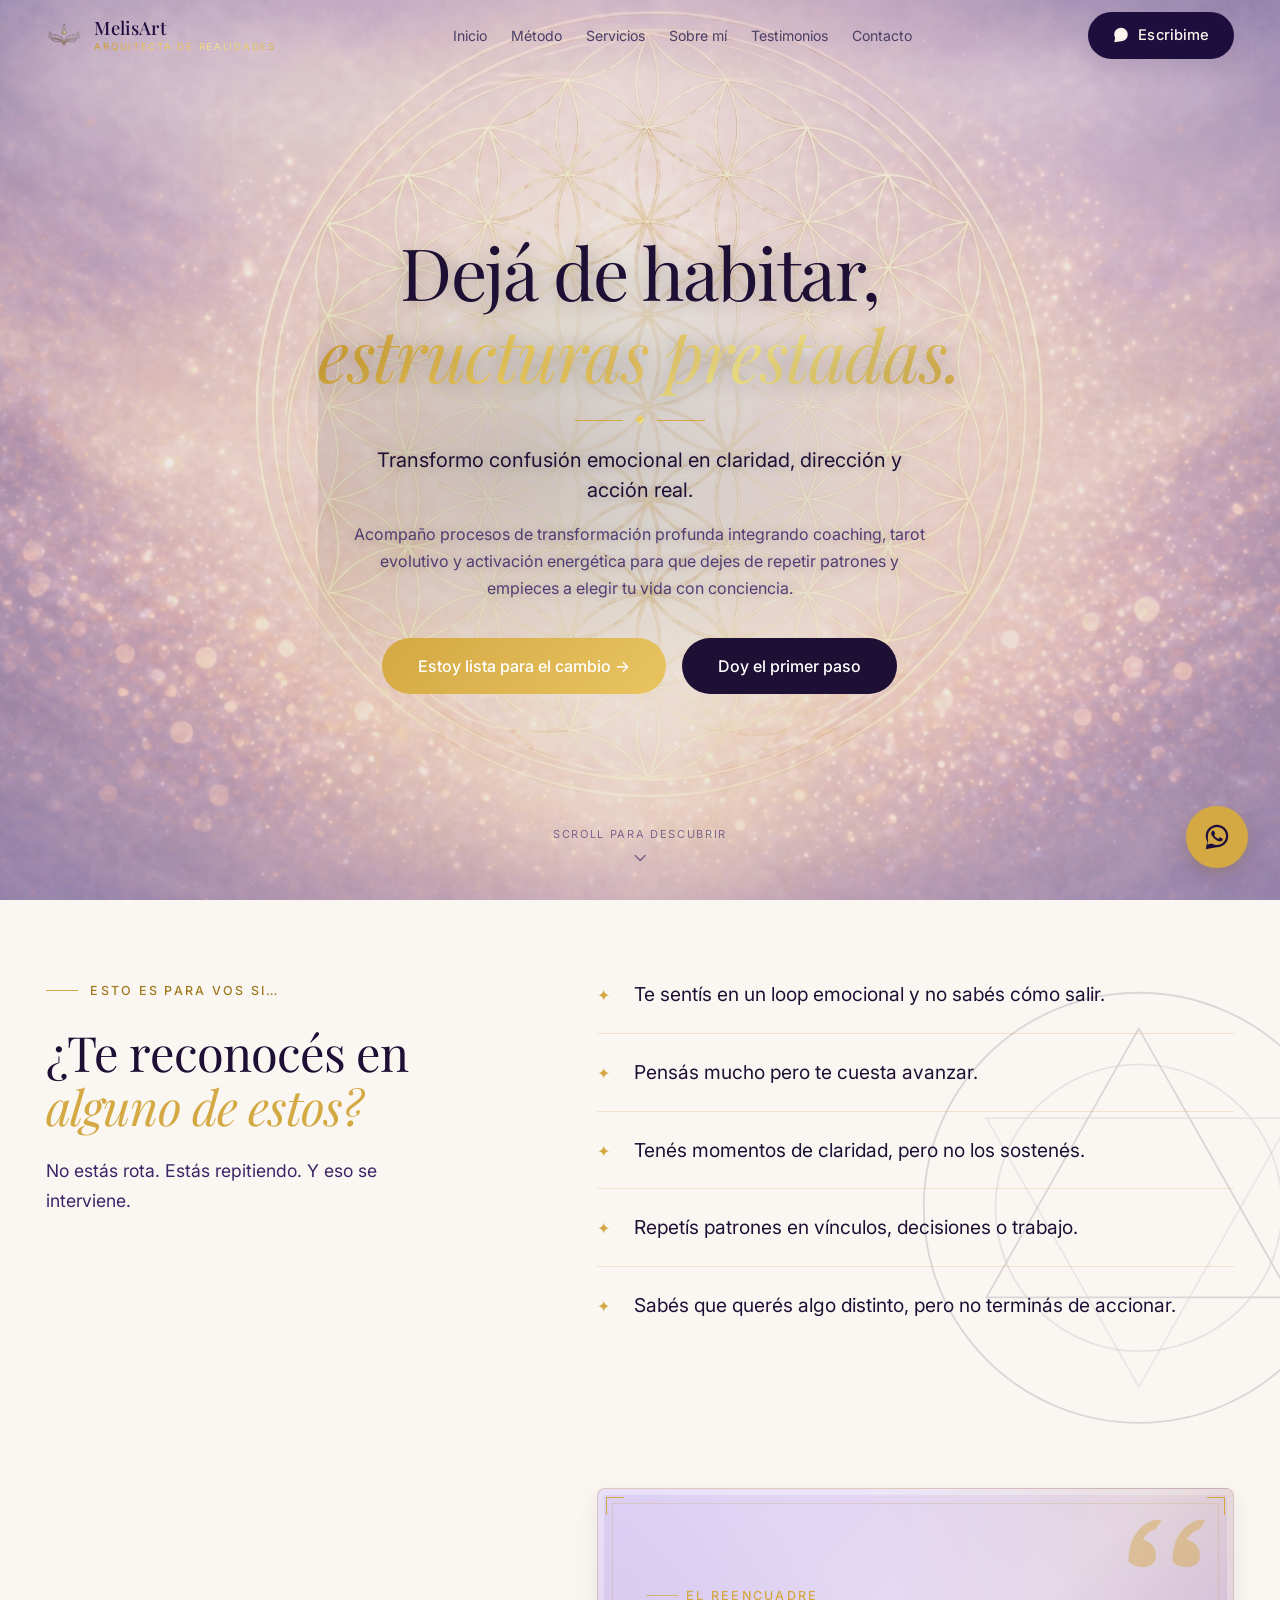
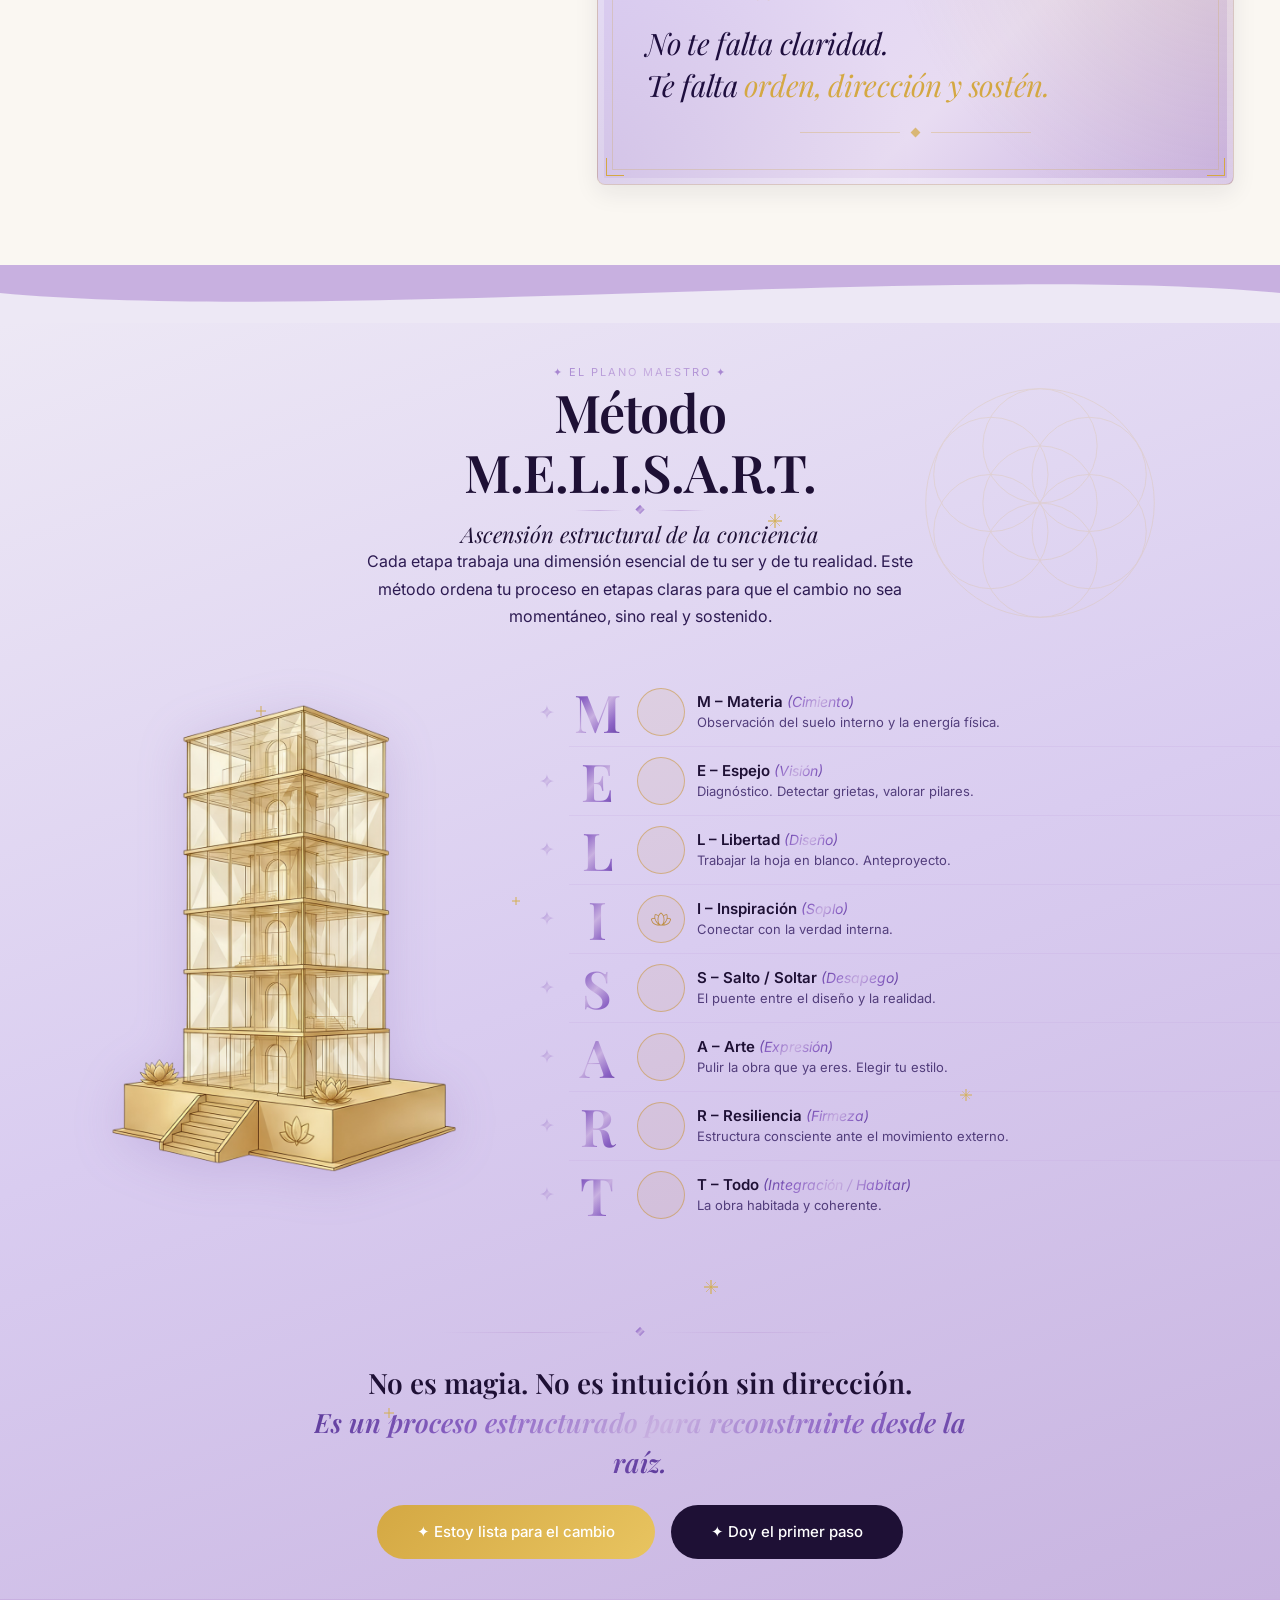
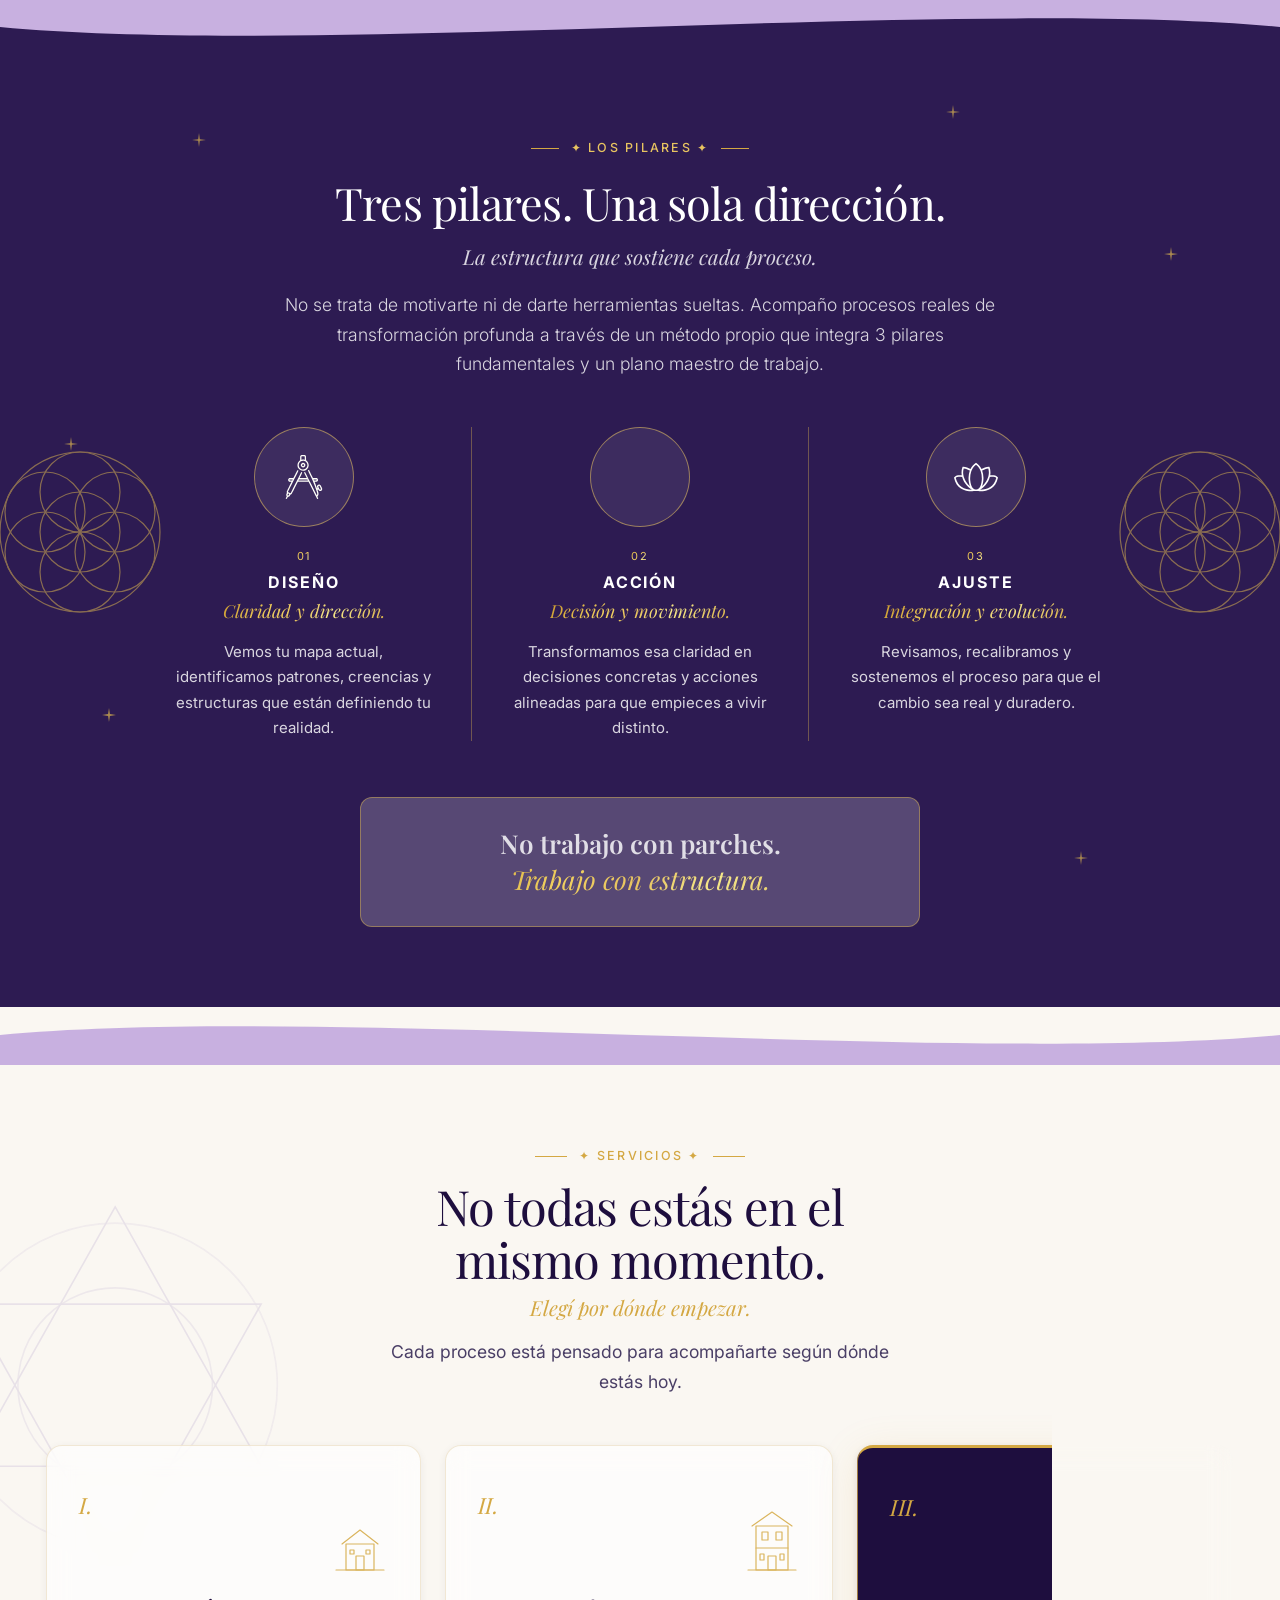
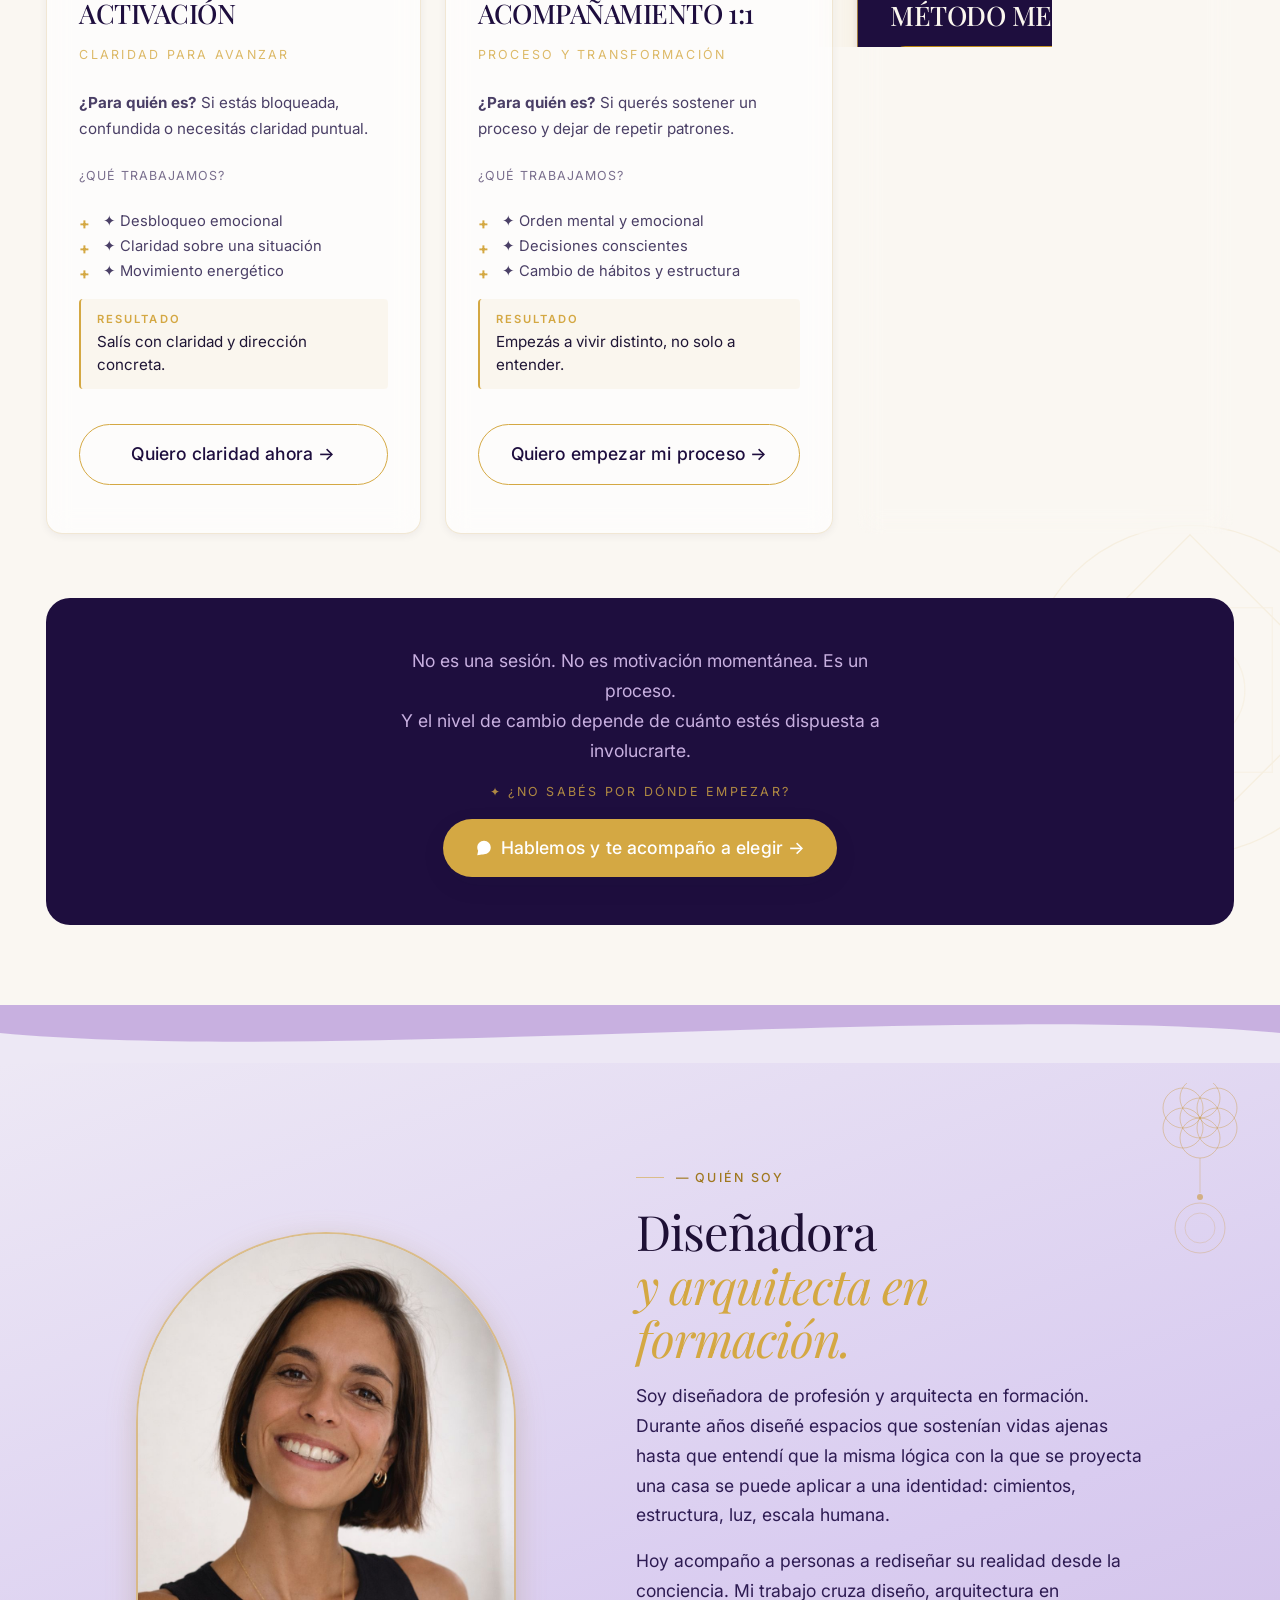
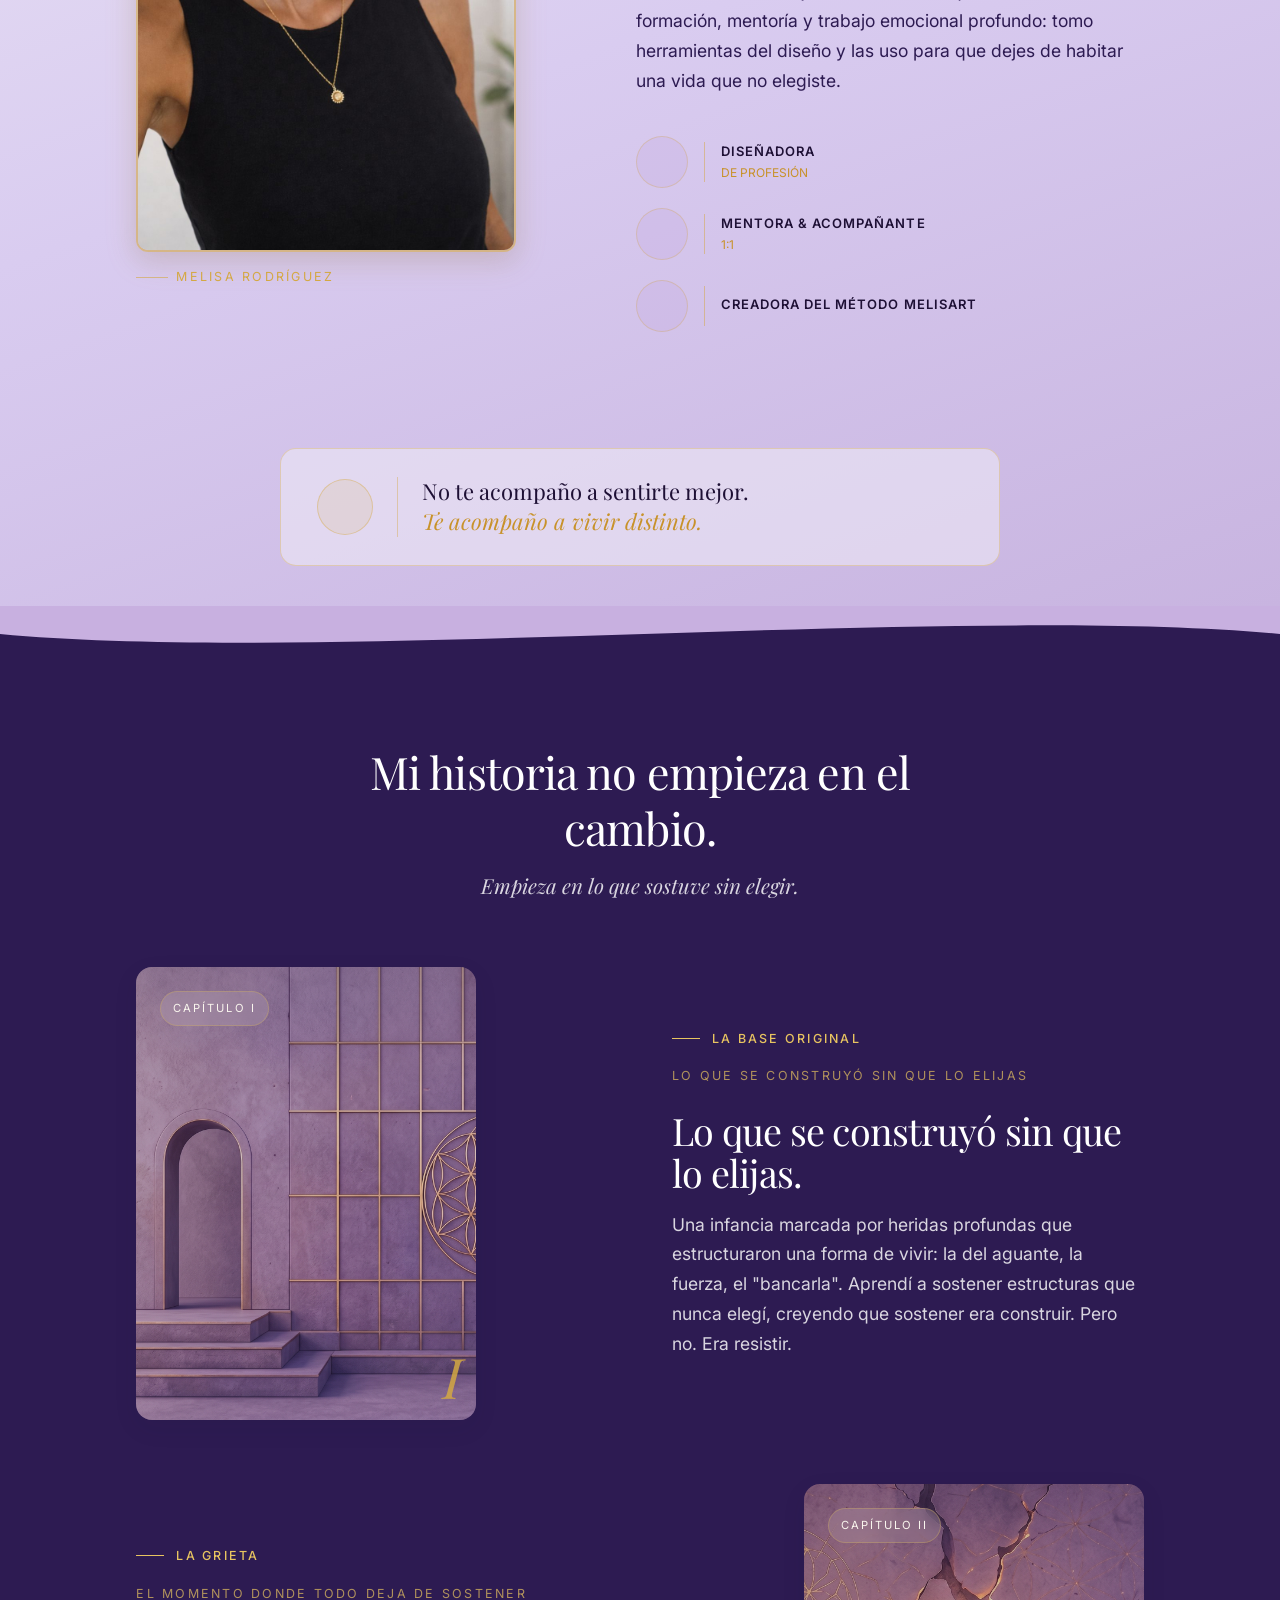
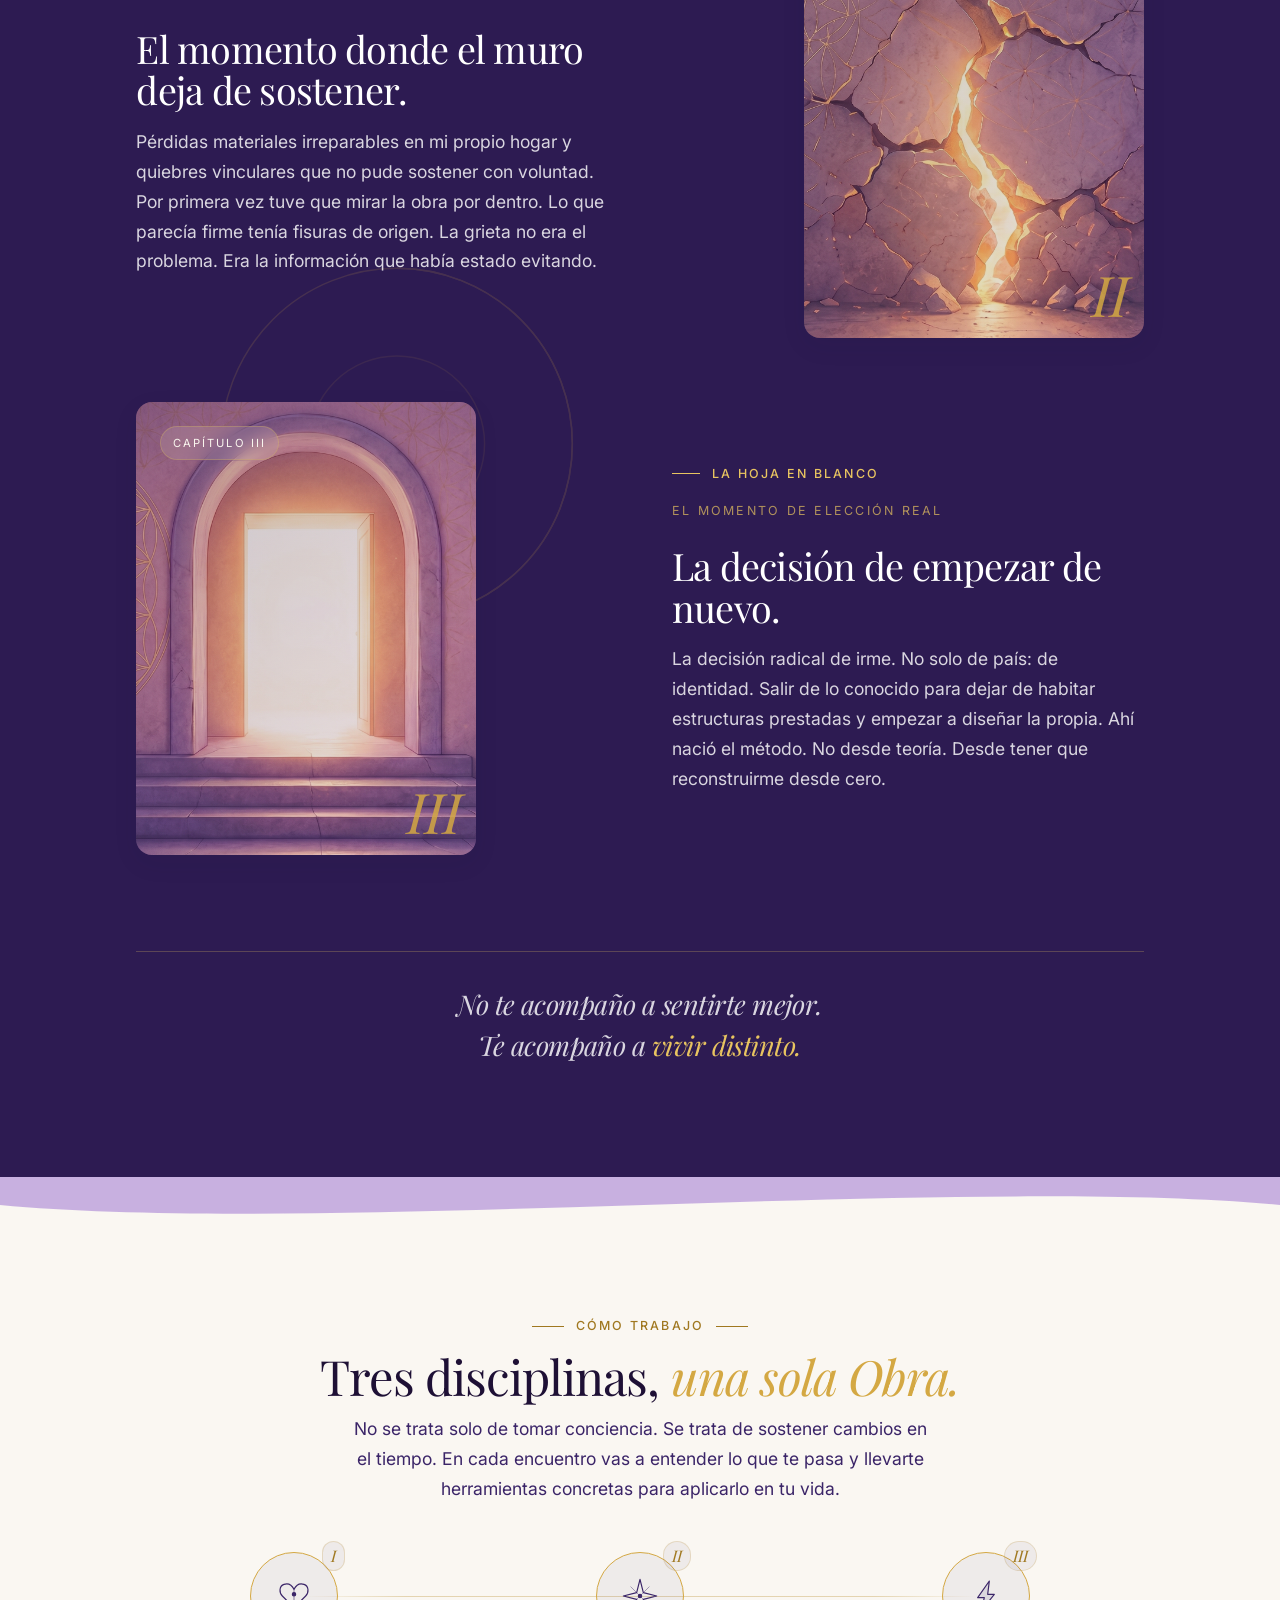
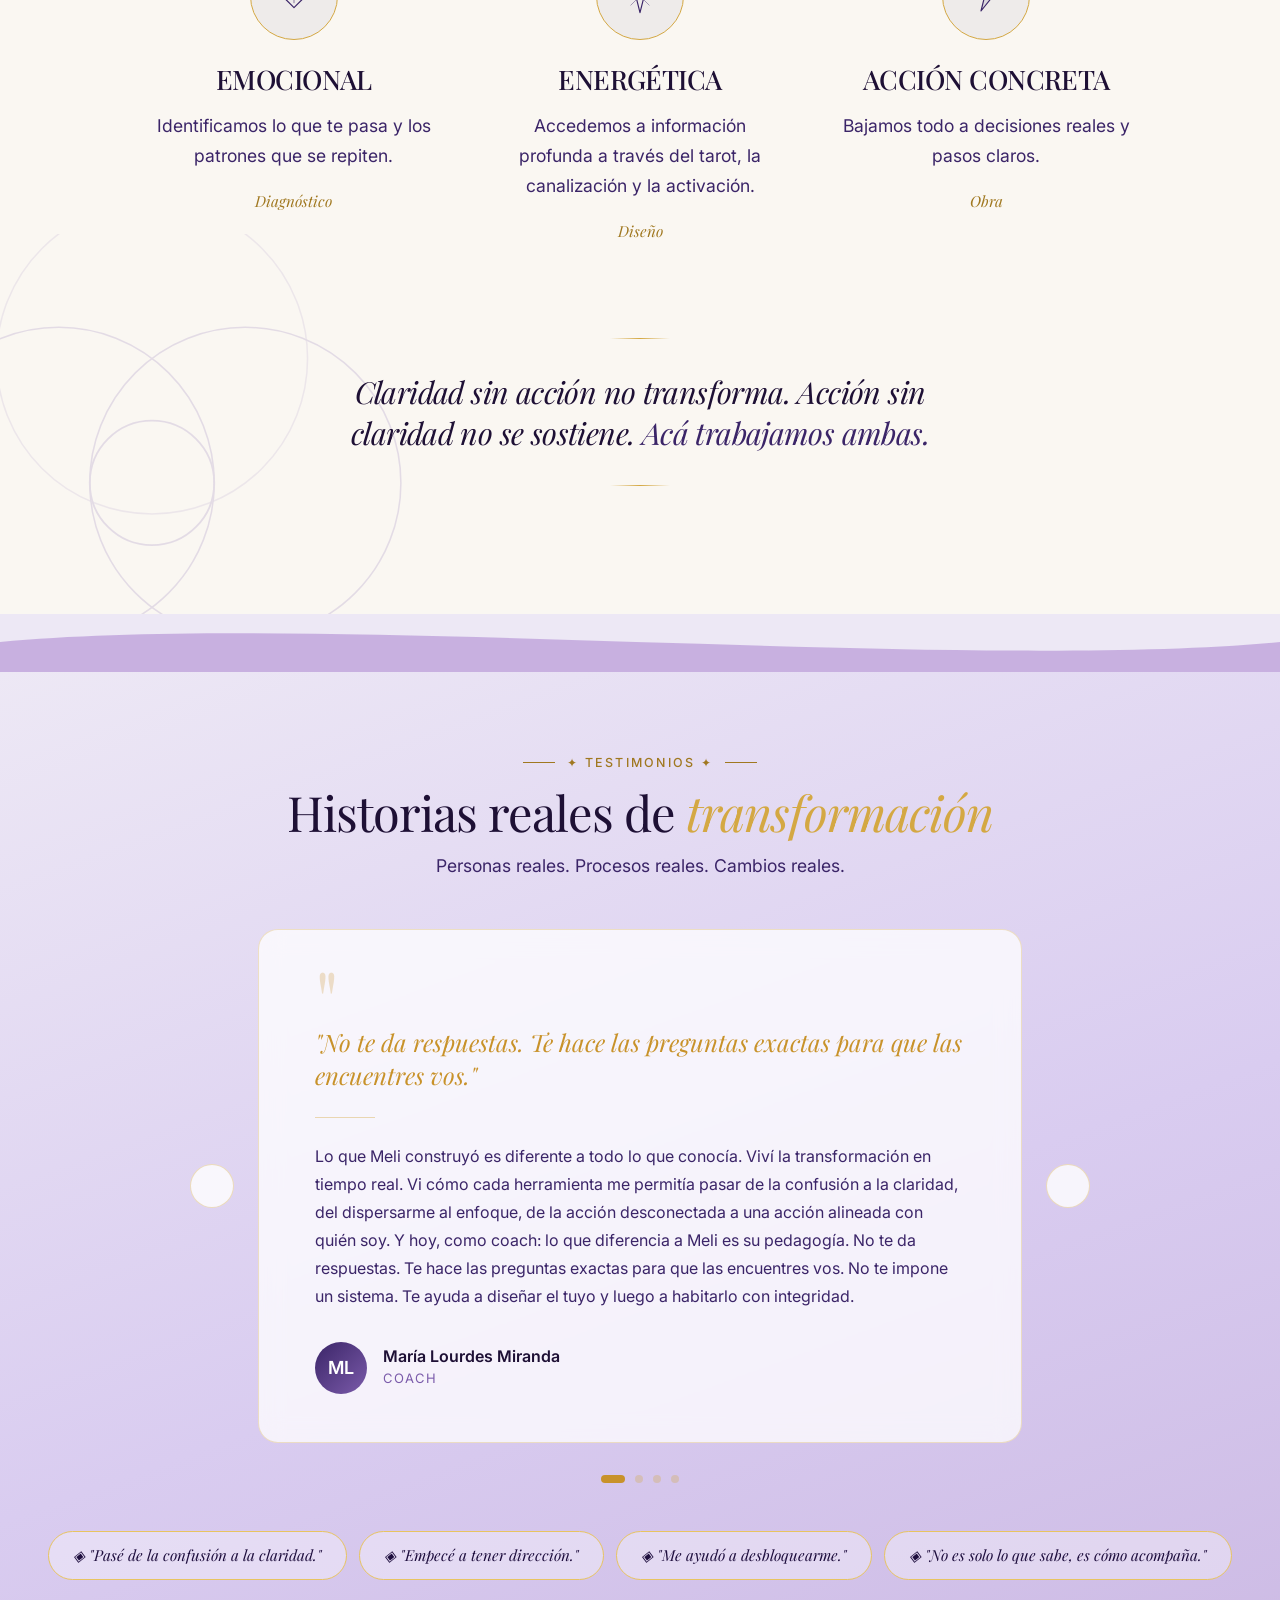
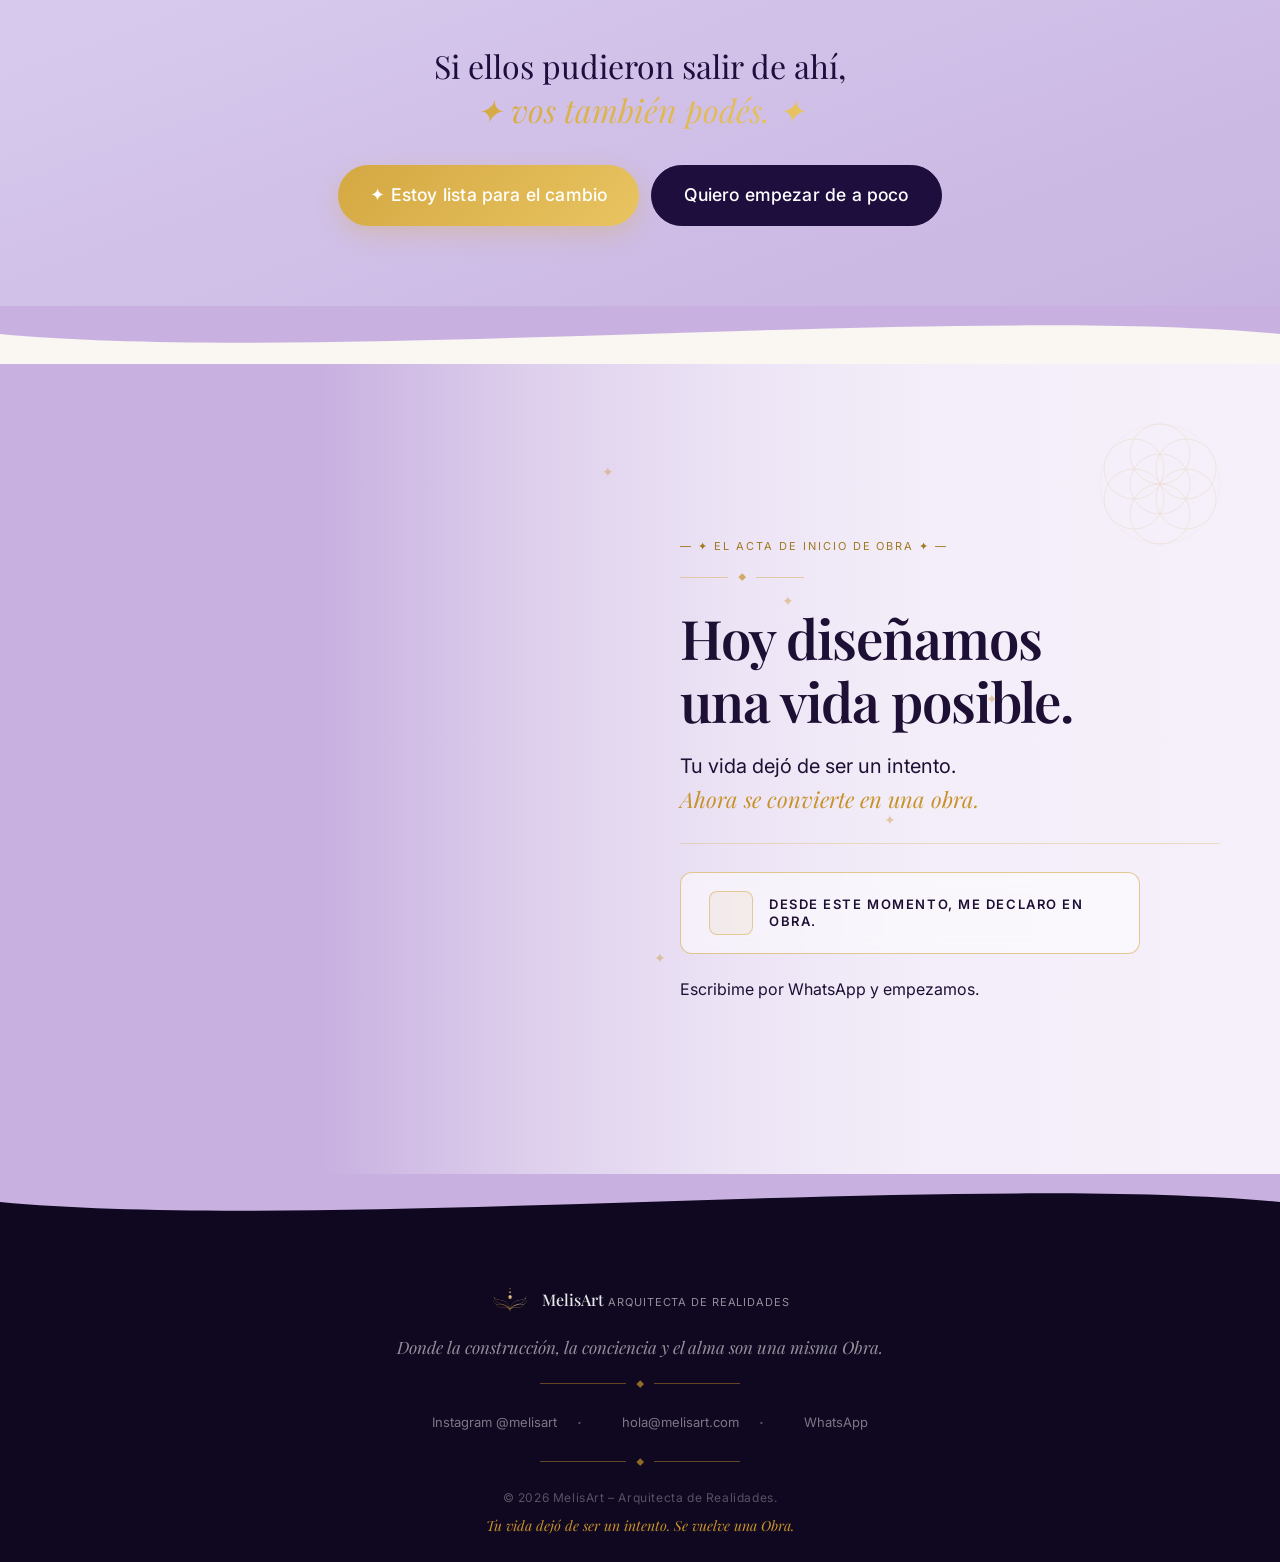
==== commit fbf33b37: "fix: imagen como background de sección Contacto con overlay de fade — sin línea divisoria" ====
--- a/public/index.html
+++ b/public/index.html
@@ -1260,51 +1260,44 @@
       <span class="contacto__destello contacto__destello--4" aria-hidden="true">✦</span>
       <span class="contacto__destello contacto__destello--5" aria-hidden="true">✦</span>
 
-      <div class="contacto__layout">
-
-        <!-- COLUMNA IZQUIERDA: imagen difuminada -->
-        <div class="contacto__imagen">
-          <img src="final.jpeg" alt="Meli — Arquitecta de Realidades" class="contacto__img" />
-          <div class="contacto__img-fade-right" aria-hidden="true"></div>
-          <div class="contacto__img-fade-tb" aria-hidden="true"></div>
-        </div>
-
-        <!-- COLUMNA DERECHA: copy -->
-        <div class="contacto__copy">
-
-          <p class="contacto__label" aria-label="El acta de inicio de obra">
-            — ✦ EL ACTA DE INICIO DE OBRA ✦ —
-          </p>
-
-          <div class="contacto__divisor" aria-hidden="true">
-            <span class="contacto__divisor-line"></span>
-            <span class="contacto__divisor-rombo">◆</span>
-            <span class="contacto__divisor-line"></span>
-          </div>
-
-          <h2 class="contacto__title" id="contacto-title">
-            Hoy diseñamos<br>una vida posible.
-          </h2>
-
-          <div class="contacto__subtexto">
-            <p class="contacto__subtexto-1">Tu vida dejó de ser un intento.</p>
-            <p class="contacto__subtexto-2">Ahora se convierte en una obra.</p>
-          </div>
-
-          <div class="contacto__divisor-fino" aria-hidden="true"></div>
-
-          <!-- Botón principal -->
-          <a class="contacto__btn-obra" data-wa="empezar" href="#contacto" target="_blank" rel="noopener" aria-label="Escribime por WhatsApp y empezamos">
-            <span class="contacto__btn-icono" aria-hidden="true">
-              <i data-lucide="door-open"></i>
-            </span>
-            <span class="contacto__btn-texto">DESDE ESTE MOMENTO, ME DECLARO EN OBRA.</span>
-          </a>
-
-          <!-- Texto secundario -->
-          <p class="contacto__wa-text">Escribime por WhatsApp y empezamos.</p>
-
-        </div>
+      <!-- Overlay de difuminado -->
+      <div class="contacto__overlay" aria-hidden="true"></div>
+
+      <!-- Copy flotando encima -->
+      <div class="contacto__copy">
+
+        <p class="contacto__label" aria-label="El acta de inicio de obra">
+          — ✦ EL ACTA DE INICIO DE OBRA ✦ —
+        </p>
+
+        <div class="contacto__divisor" aria-hidden="true">
+          <span class="contacto__divisor-line"></span>
+          <span class="contacto__divisor-rombo">◆</span>
+          <span class="contacto__divisor-line"></span>
+        </div>
+
+        <h2 class="contacto__title" id="contacto-title">
+          Hoy diseñamos<br>una vida posible.
+        </h2>
+
+        <div class="contacto__subtexto">
+          <p class="contacto__subtexto-1">Tu vida dejó de ser un intento.</p>
+          <p class="contacto__subtexto-2">Ahora se convierte en una obra.</p>
+        </div>
+
+        <div class="contacto__divisor-fino" aria-hidden="true"></div>
+
+        <!-- Botón principal -->
+        <a class="contacto__btn-obra" data-wa="empezar" href="#contacto" target="_blank" rel="noopener" aria-label="Escribime por WhatsApp y empezamos">
+          <span class="contacto__btn-icono" aria-hidden="true">
+            <i data-lucide="door-open"></i>
+          </span>
+          <span class="contacto__btn-texto">DESDE ESTE MOMENTO, ME DECLARO EN OBRA.</span>
+        </a>
+
+        <!-- Texto secundario -->
+        <p class="contacto__wa-text">Escribime por WhatsApp y empezamos.</p>
+
       </div>
     </section>
 
--- a/public/css/styles.css
+++ b/public/css/styles.css
@@ -2408,12 +2408,15 @@
    ========================================================= */
 
 .contacto {
-  background: linear-gradient(135deg, #FAF7F2 0%, #F0EBF8 60%, #E8DFF5 100%);
   position: relative;
   overflow: hidden;
   padding: 0;
-  padding-top: 0;
   margin-top: 0;
+  min-height: 90vh;
+  background-image: url('final.jpeg');
+  background-size: cover;
+  background-position: center center;
+  background-repeat: no-repeat;
 }
 
 /* Flor de la vida — esquina superior derecha */
@@ -2425,7 +2428,7 @@
   opacity: 0.18;
   pointer-events: none;
   user-select: none;
-  z-index: 1;
+  z-index: 3;
 }
 
 /* Destellos dorados */
@@ -2436,7 +2439,7 @@
   opacity: 0.40;
   pointer-events: none;
   user-select: none;
-  z-index: 1;
+  z-index: 3;
 }
 .contacto__destello--1 { top: 12%;  right: 52%; }
 .contacto__destello--2 { top: 28%;  right: 38%; }
@@ -2444,80 +2447,35 @@
 .contacto__destello--4 { top: 72%;  right: 48%; }
 .contacto__destello--5 { top: 40%;  right: 22%; }
 
-/* ---- Layout dos columnas ---- */
-.contacto__layout {
-  display: flex;
-  align-items: center;
-  min-height: 90vh;
-  position: relative;
-}
-
-/* ---- Columna izquierda: imagen ---- */
-.contacto__imagen {
-  position: relative;
-  width: 50%;
-  min-height: 90vh;
-  flex-shrink: 0;
-  overflow: hidden;
-  margin-top: 0;
-  padding-top: 0;
-}
-
-.contacto__img {
-  width: 100%;
-  height: 100%;
-  object-fit: cover;
-  object-position: center center;
-  display: block;
+/* Overlay de difuminado sobre la imagen */
+.contacto__overlay {
   position: absolute;
-  top: 0;
-  left: 0;
-}
-
-.contacto__img-fade-right {
-  position: absolute;
-  top: 0;
-  left: 0;
-  width: 100%;
-  height: 100%;
+  inset: 0;
+  z-index: 1;
+  pointer-events: none;
   background: linear-gradient(
     to right,
     transparent 0%,
-    transparent 35%,
-    rgba(240, 235, 248, 0.55) 60%,
-    rgba(240, 235, 248, 0.90) 78%,
-    #F0EBF8 100%
+    transparent 25%,
+    rgba(245, 240, 250, 0.50) 42%,
+    rgba(245, 240, 250, 0.82) 58%,
+    rgba(245, 240, 250, 0.96) 72%,
+    #F5F0FA 100%
   );
-  pointer-events: none;
-  z-index: 1;
-}
-
-.contacto__img-fade-tb {
-  position: absolute;
-  top: 0;
-  left: 0;
-  width: 100%;
-  height: 100%;
-  background: linear-gradient(
-    to bottom,
-    rgba(240, 235, 248, 0.70) 0%,
-    transparent 18%,
-    transparent 82%,
-    rgba(240, 235, 248, 0.70) 100%
-  );
-  pointer-events: none;
+}
+
+/* ---- Copy flotando encima ---- */
+.contacto__copy {
+  position: relative;
   z-index: 2;
-}
-
-/* ---- Columna derecha: copy ---- */
-.contacto__copy {
+  margin-left: auto;
   width: 50%;
   padding: 80px 60px 80px 40px;
   display: flex;
   flex-direction: column;
   justify-content: center;
-  position: relative;
-  z-index: 2;
+  min-height: 90vh;
+  background: transparent;
 }
 
 /* Label versales */
@@ -2658,33 +2616,26 @@
 
 /* ---- Mobile ---- */
 @media (max-width: 767px) {
-  .contacto__layout {
-    flex-direction: column;
-    min-height: auto;
-  }
-
-  .contacto__imagen {
-    width: 100%;
-    min-height: 280px;
-    height: 280px;
-    position: relative;
-  }
-
-  .contacto__img {
-    position: absolute;
-  }
-
-  .contacto__img-fade-right {
+  .contacto {
+    background-position: 20% center;
+  }
+
+  .contacto__overlay {
     background: linear-gradient(
       to bottom,
-      transparent 50%,
-      #FAF7F2 100%
+      transparent 0%,
+      rgba(245, 240, 250, 0.60) 35%,
+      rgba(245, 240, 250, 0.92) 55%,
+      #F5F0FA 70%,
+      #F5F0FA 100%
     );
   }
 
   .contacto__copy {
     width: 100%;
-    padding: 40px 24px;
+    margin-left: 0;
+    padding: 280px 24px 60px;
+    min-height: auto;
   }
 
   .contacto__title {
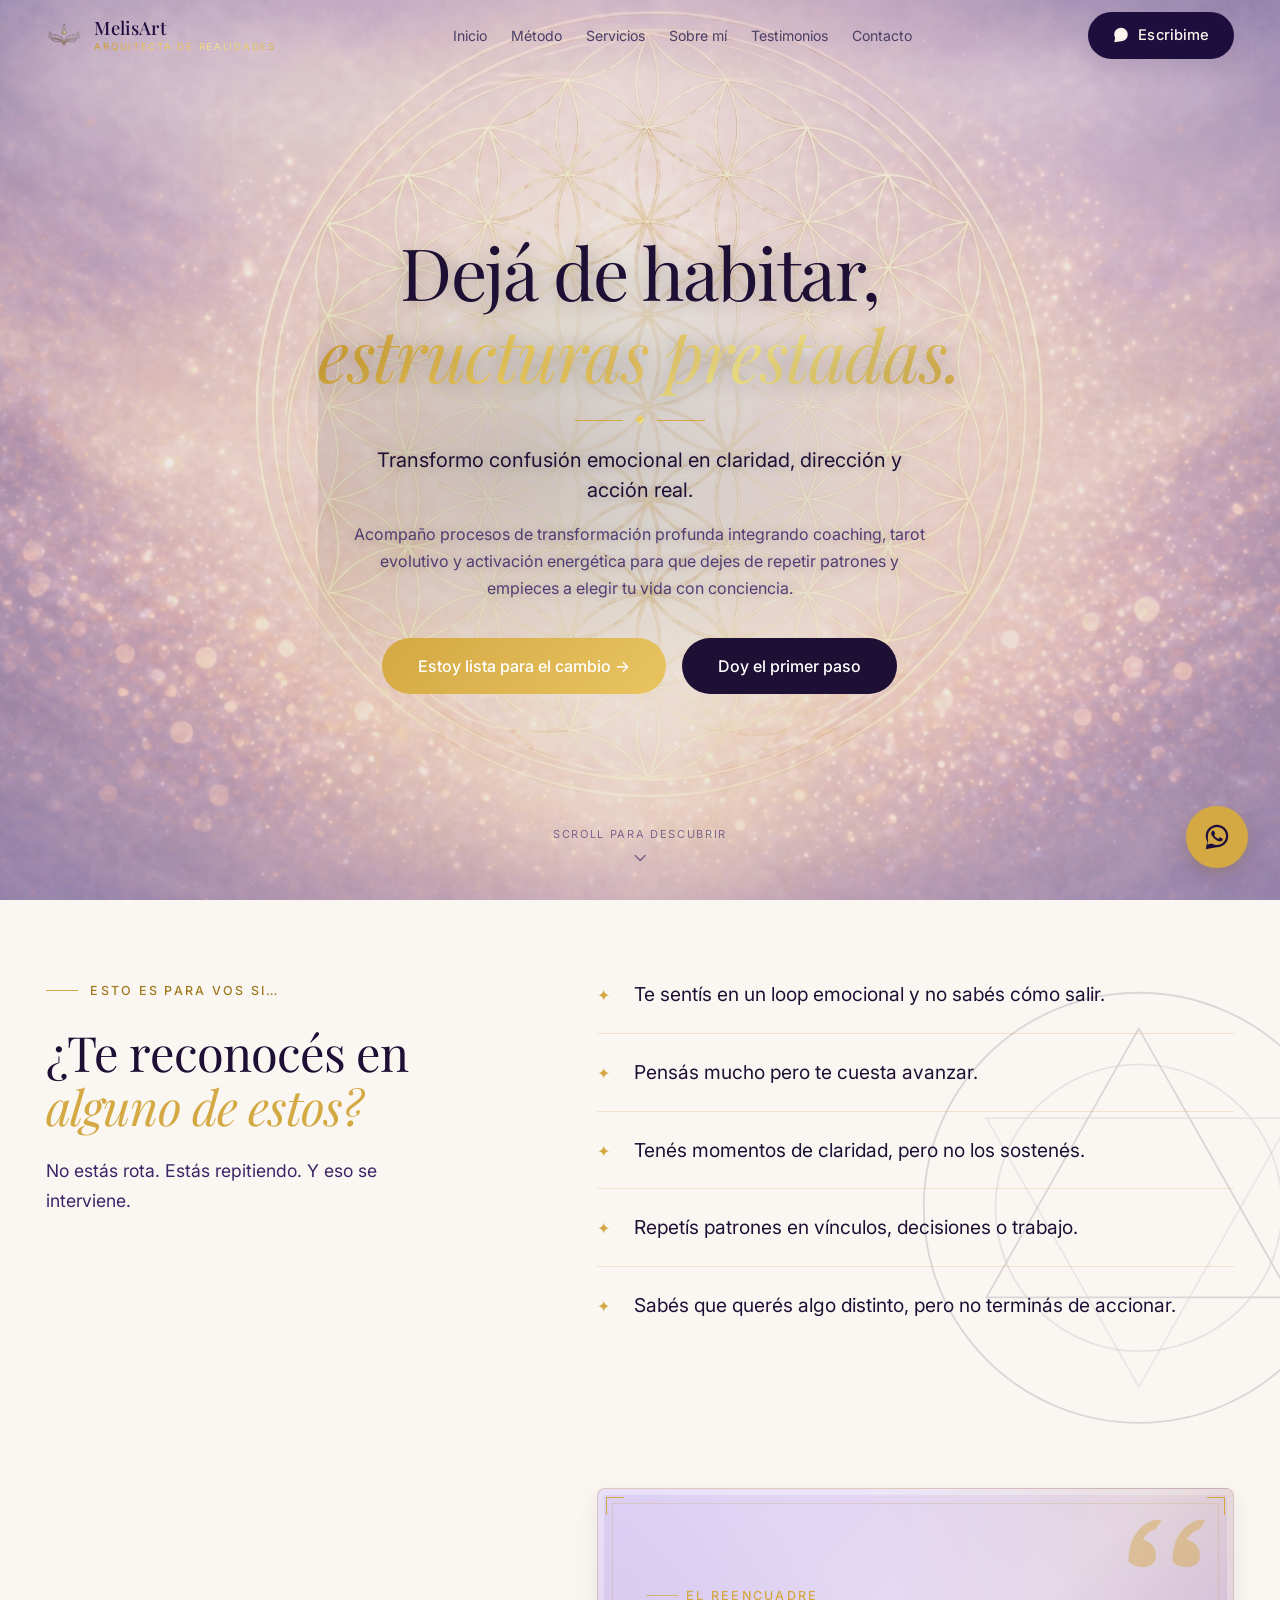
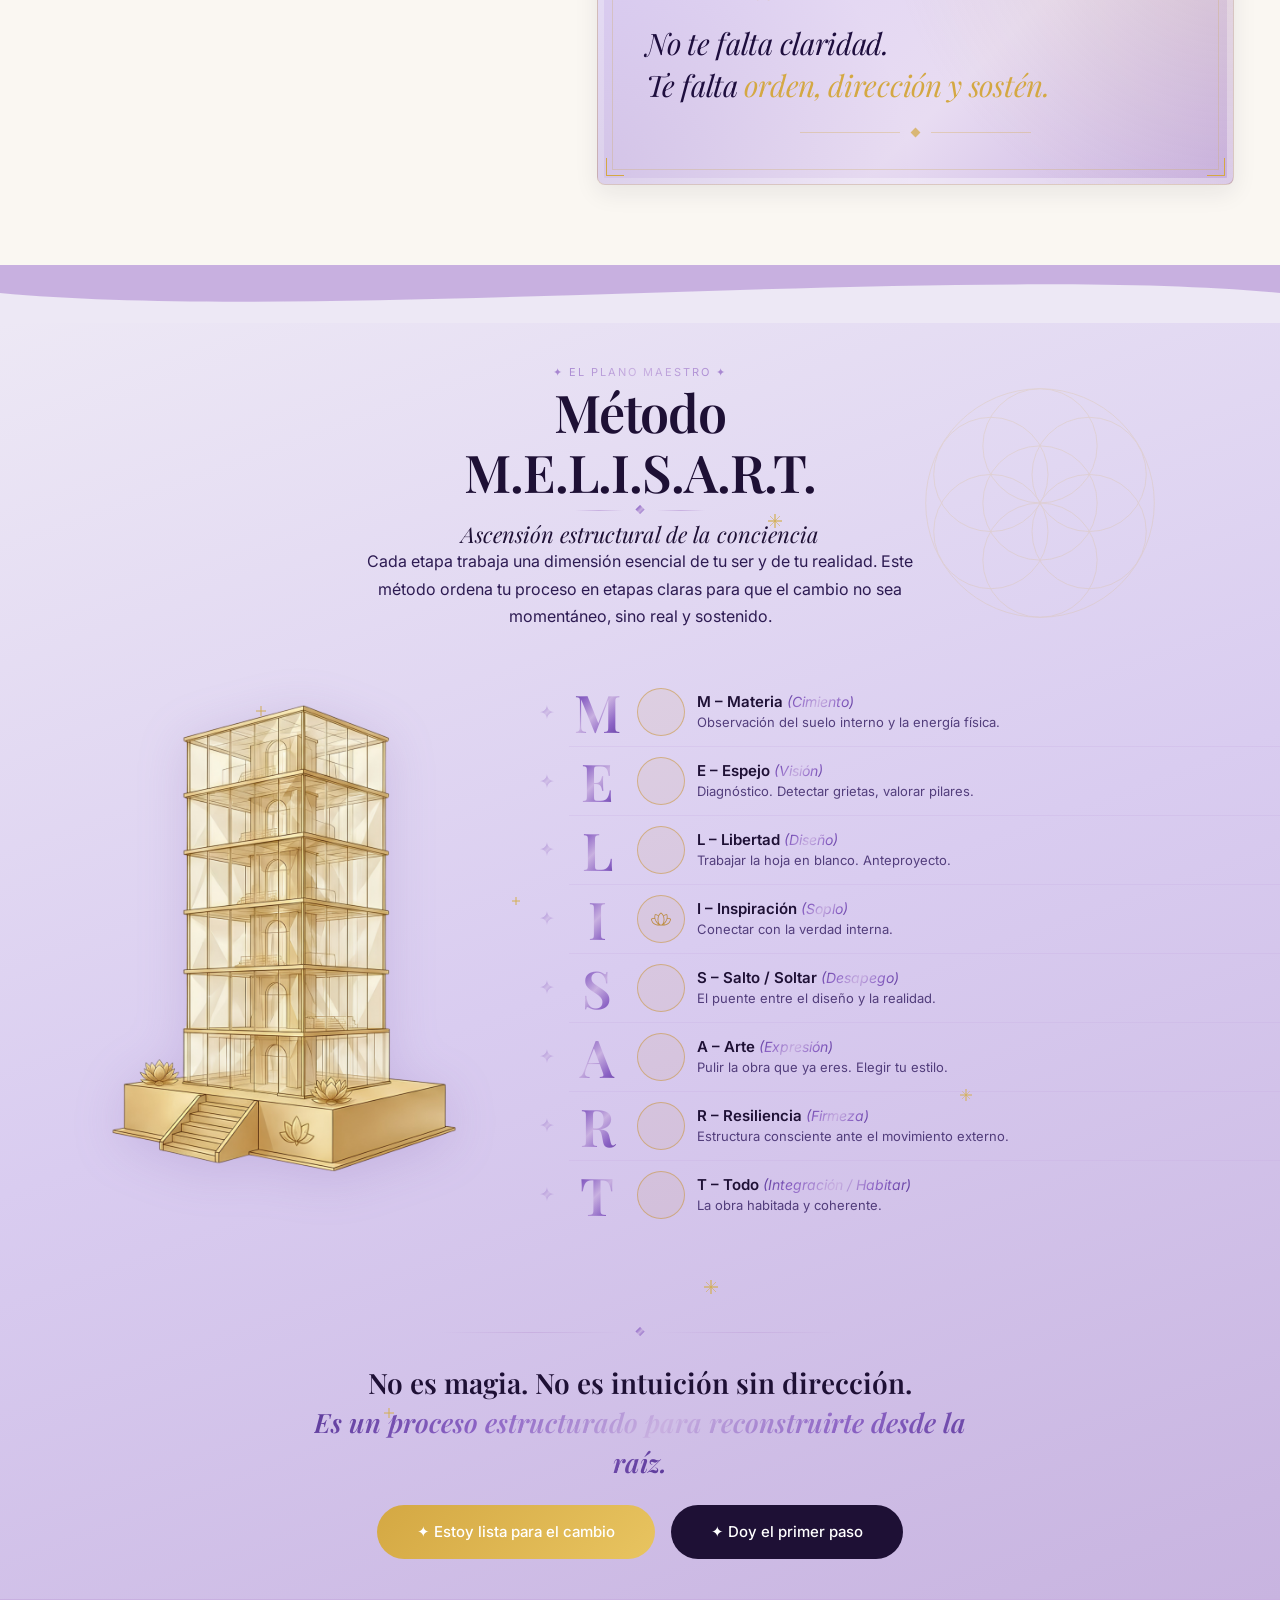
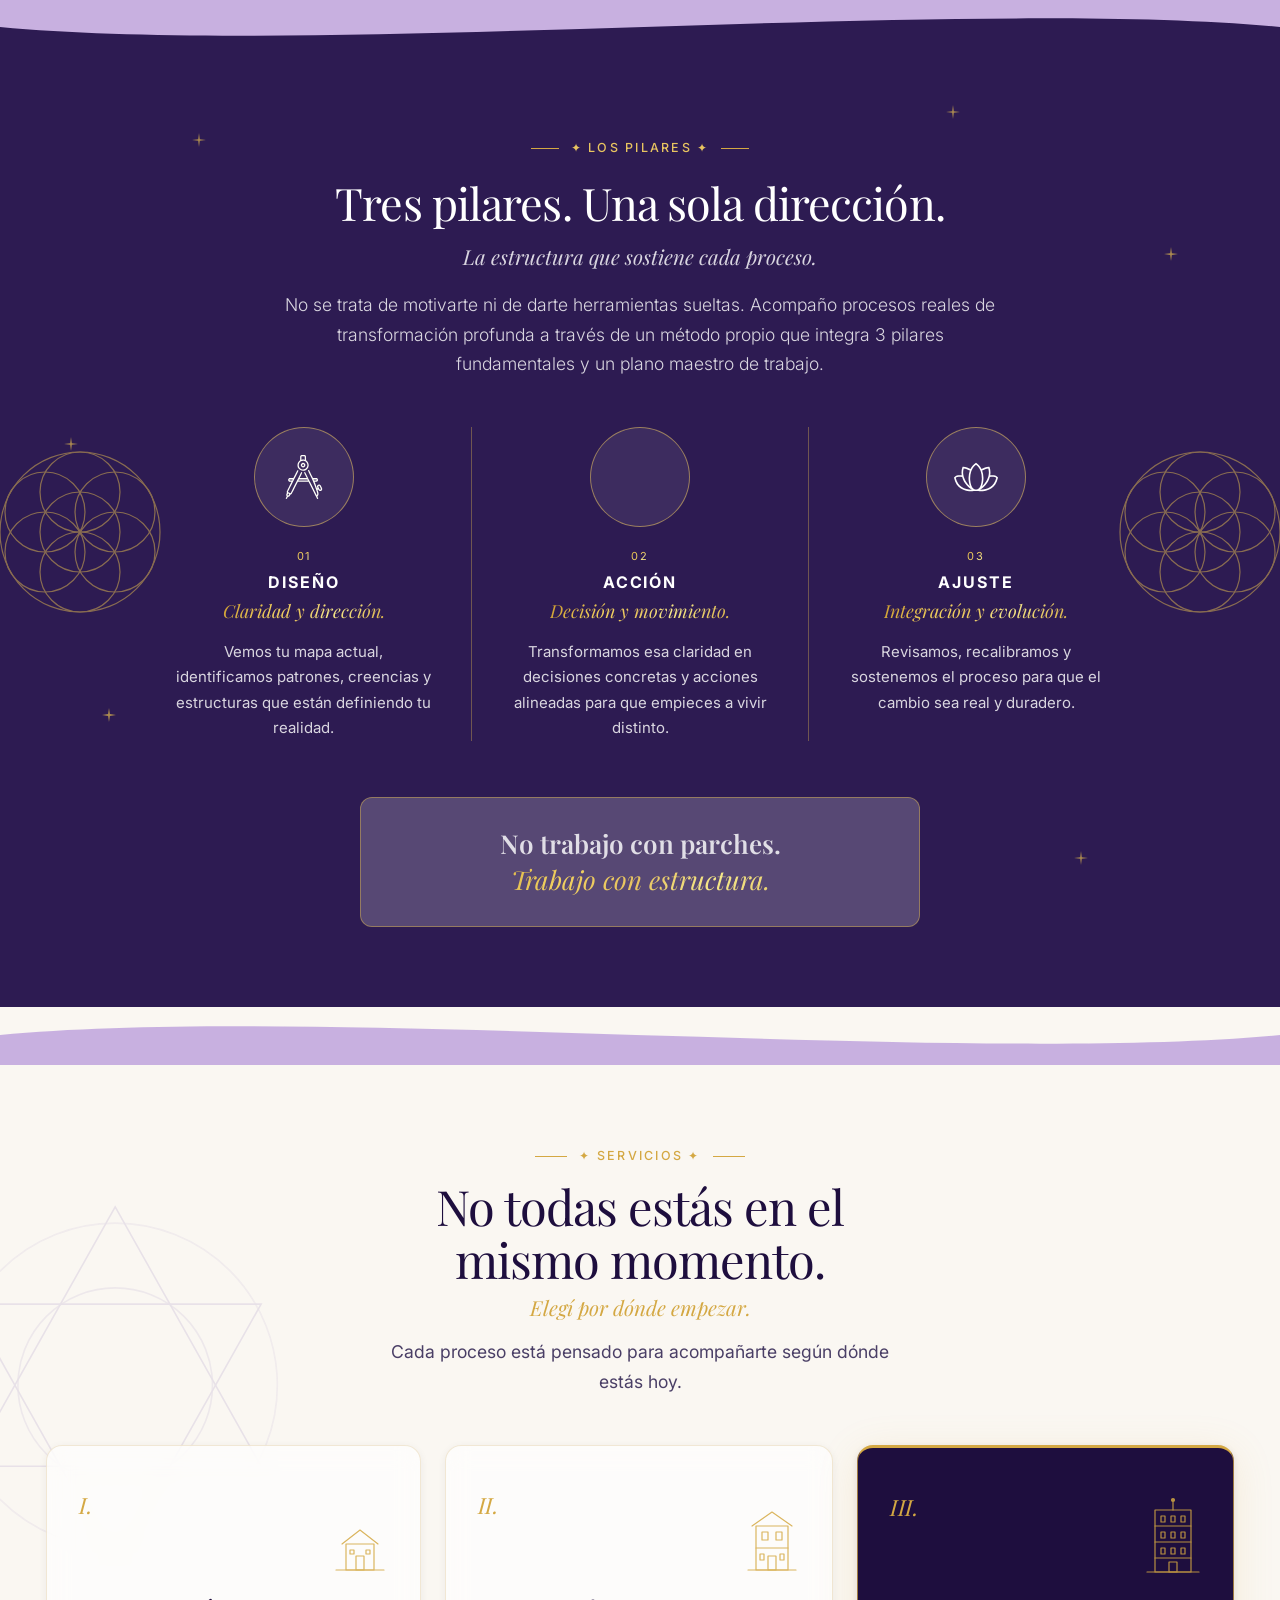
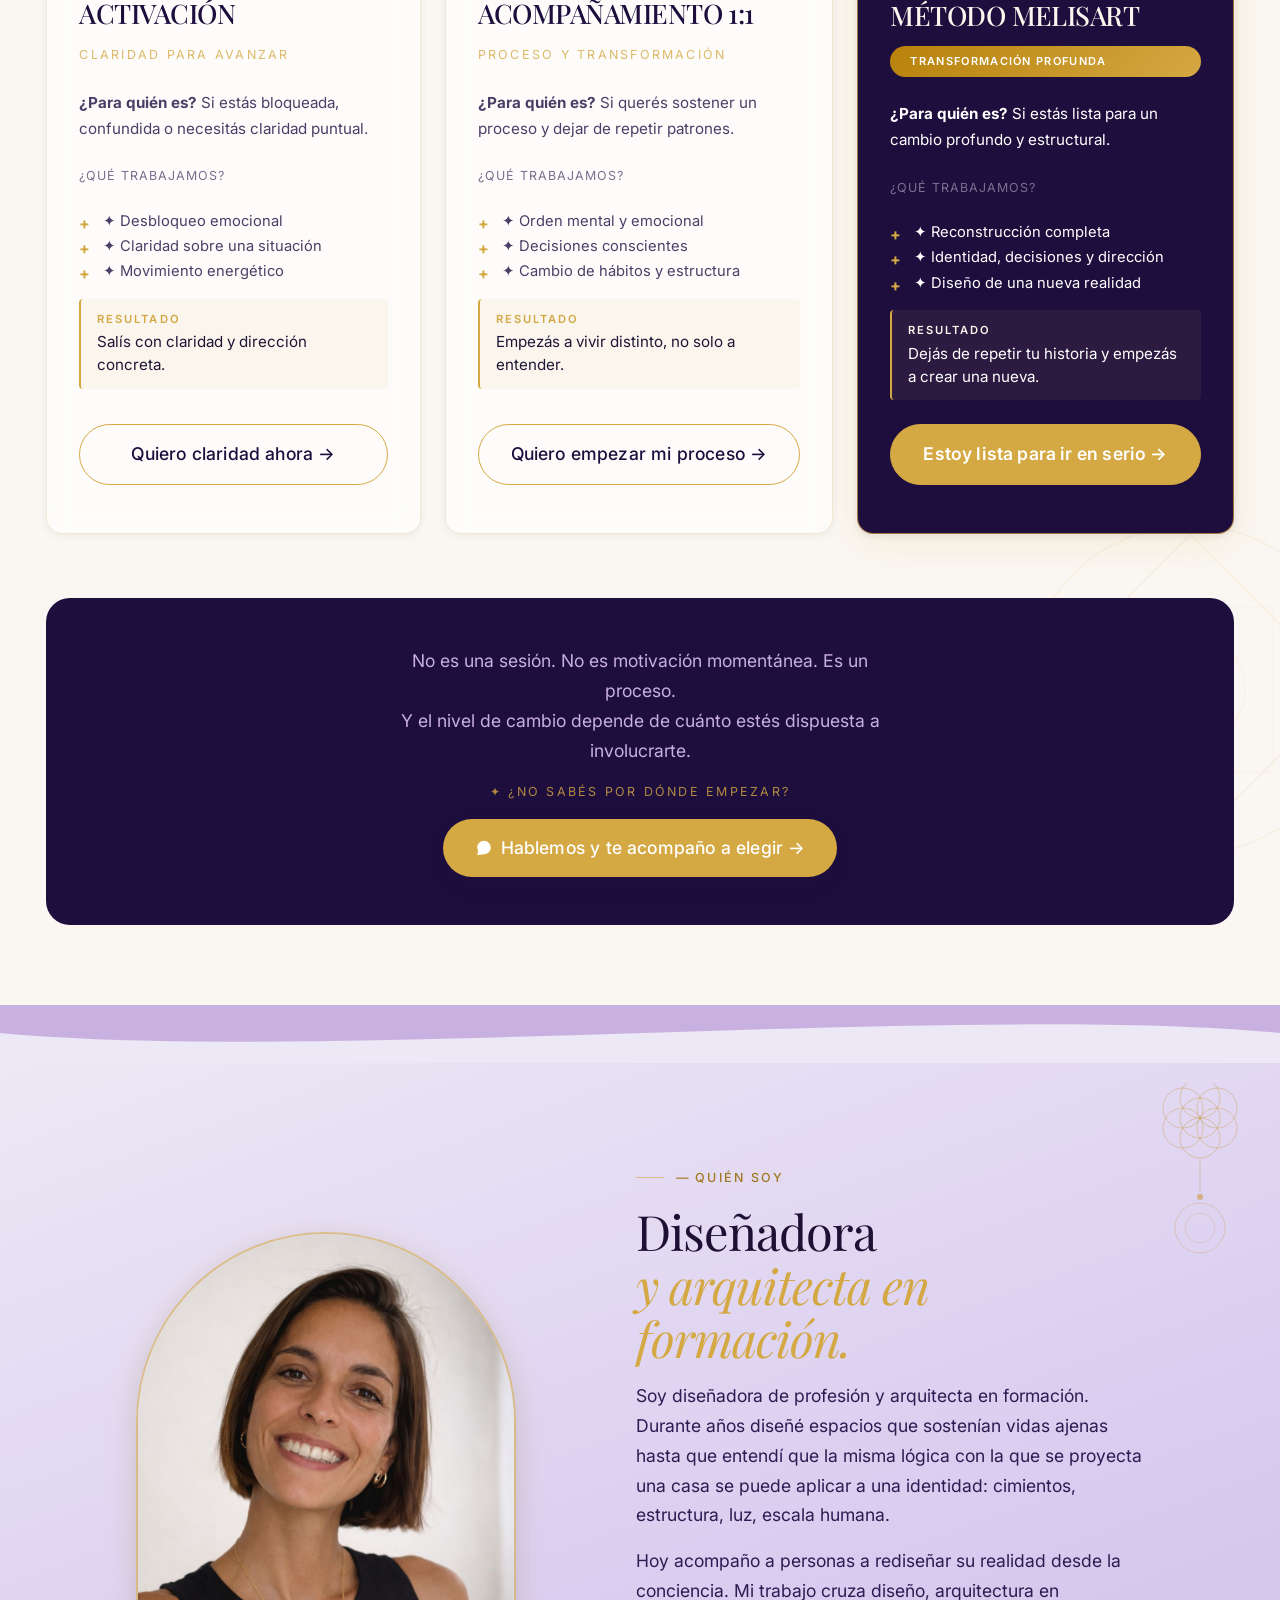
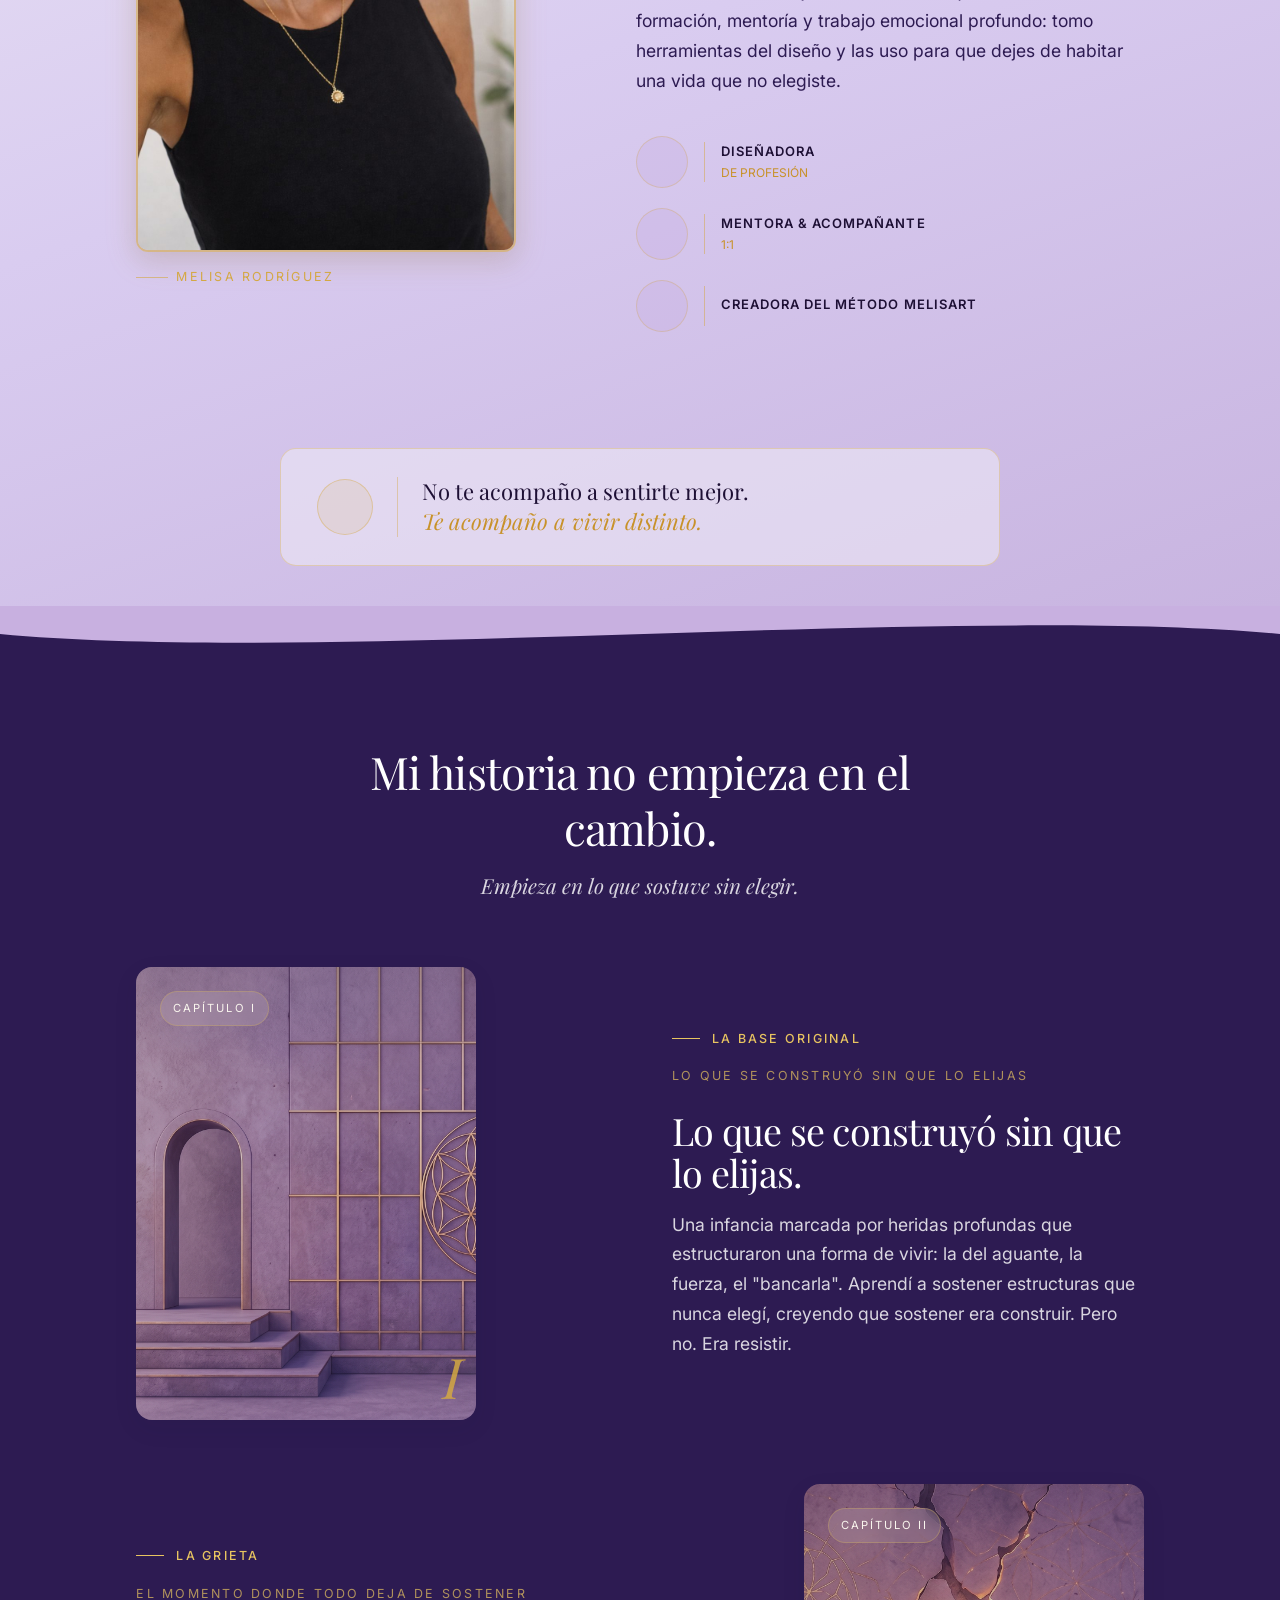
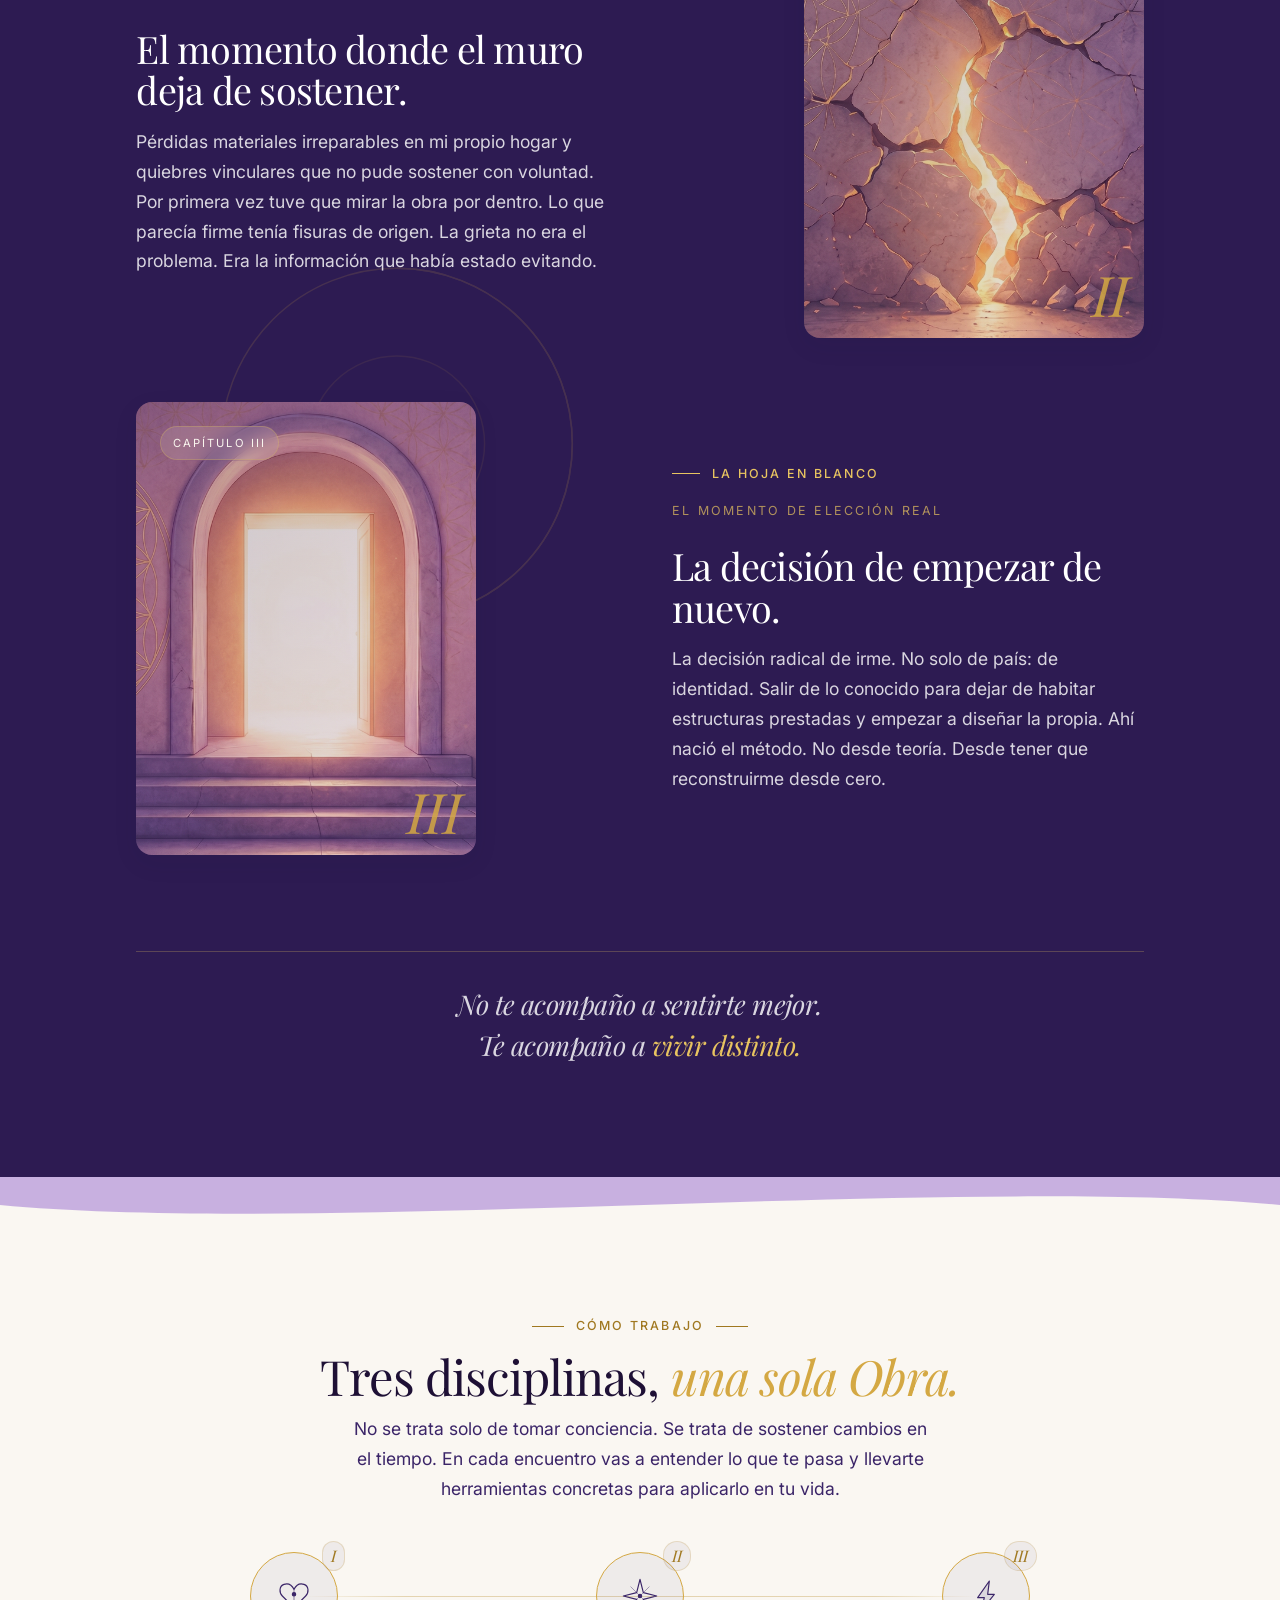
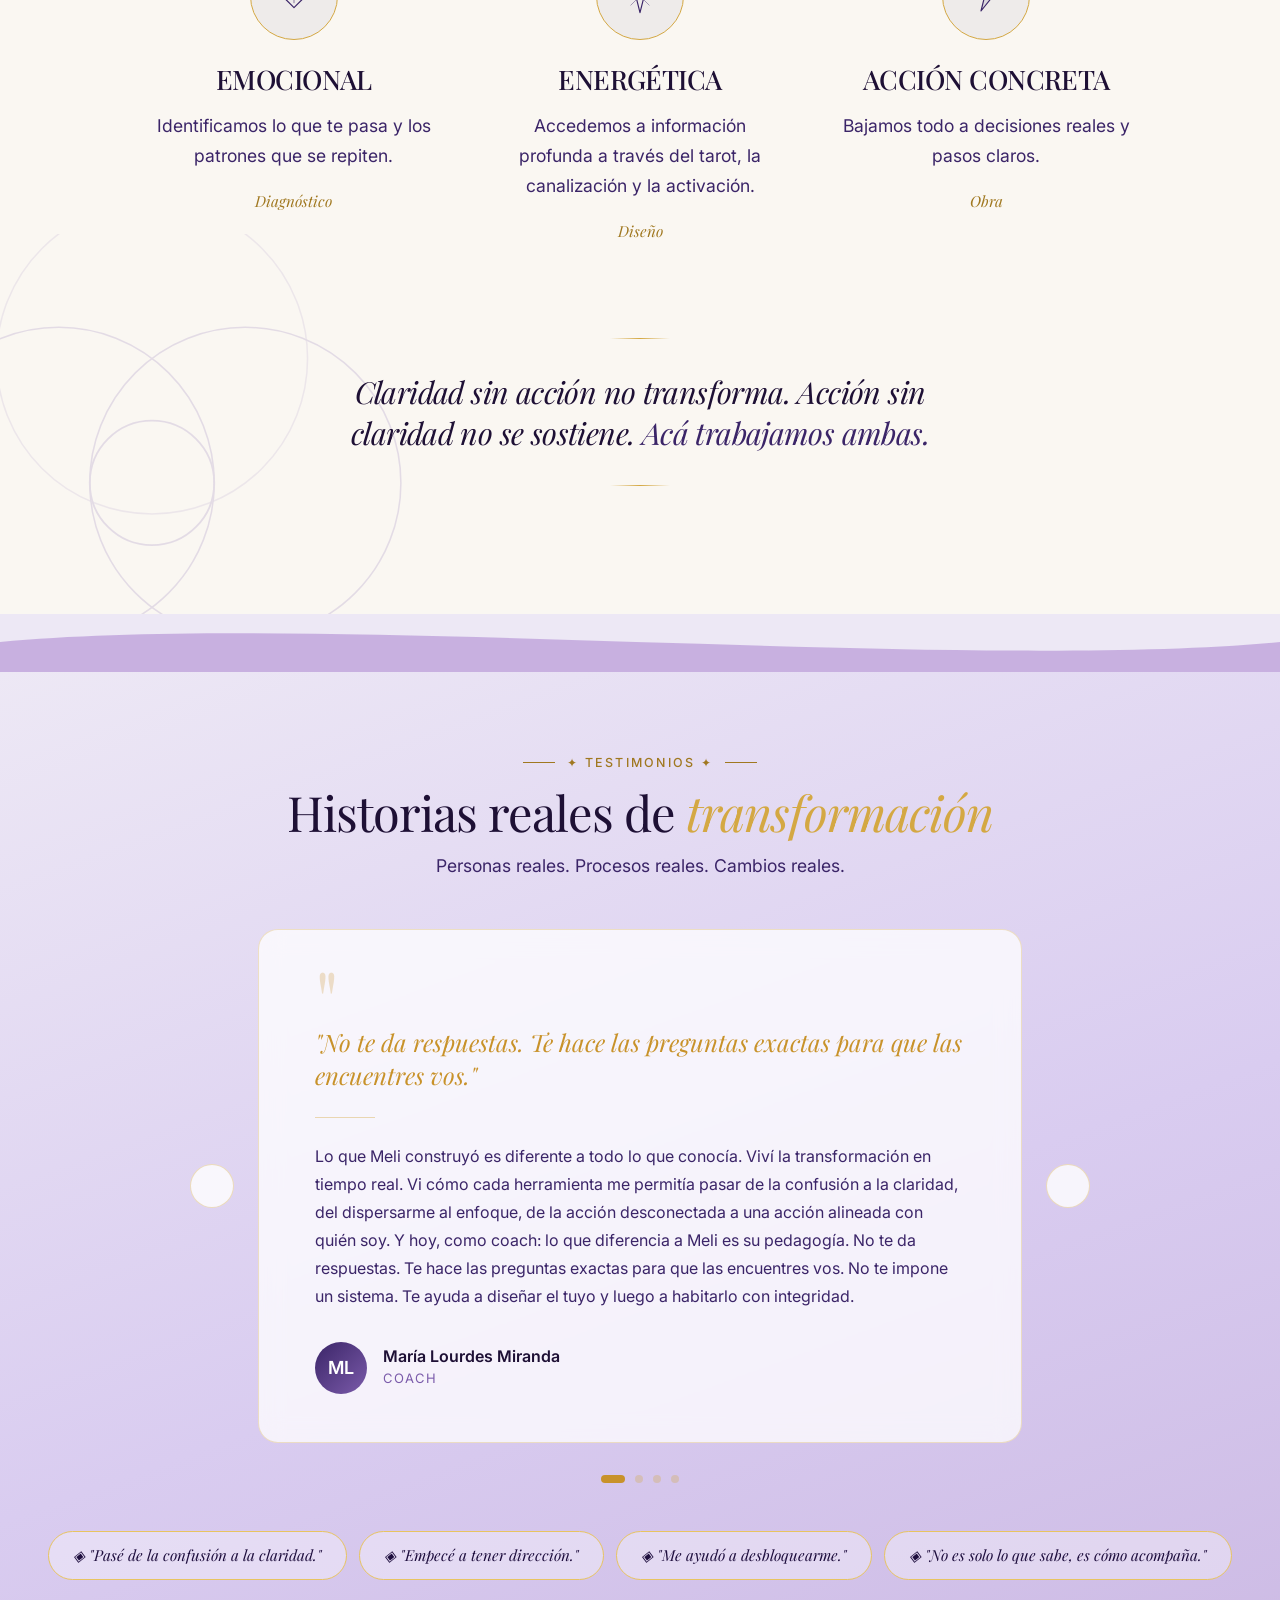
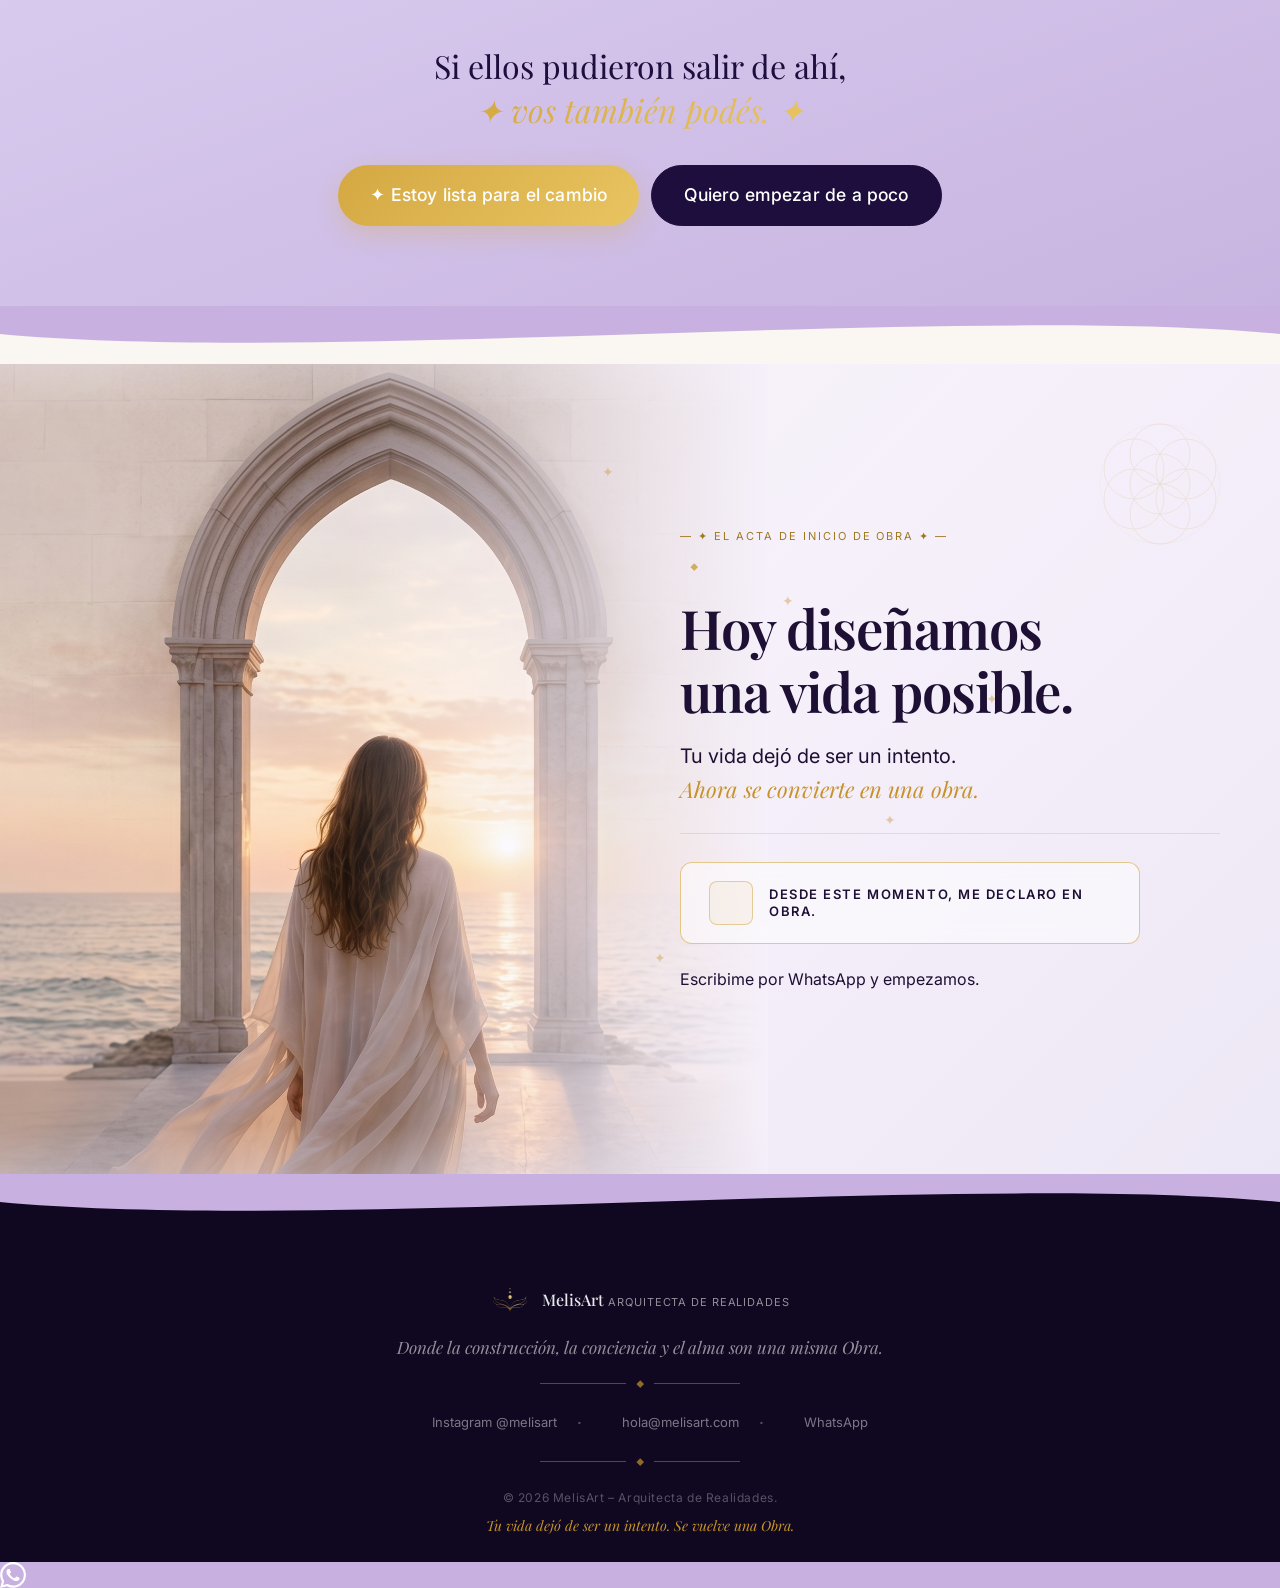
==== commit 3ce2a6b6: "feat: agregar botón flotante WhatsApp fijo en mobile" ====
--- a/public/index.html
+++ b/public/index.html
@@ -1260,44 +1260,51 @@
       <span class="contacto__destello contacto__destello--4" aria-hidden="true">✦</span>
       <span class="contacto__destello contacto__destello--5" aria-hidden="true">✦</span>
 
-      <!-- Overlay de difuminado -->
-      <div class="contacto__overlay" aria-hidden="true"></div>
-
-      <!-- Copy flotando encima -->
-      <div class="contacto__copy">
-
-        <p class="contacto__label" aria-label="El acta de inicio de obra">
-          — ✦ EL ACTA DE INICIO DE OBRA ✦ —
-        </p>
-
-        <div class="contacto__divisor" aria-hidden="true">
-          <span class="contacto__divisor-line"></span>
-          <span class="contacto__divisor-rombo">◆</span>
-          <span class="contacto__divisor-line"></span>
-        </div>
-
-        <h2 class="contacto__title" id="contacto-title">
-          Hoy diseñamos<br>una vida posible.
-        </h2>
-
-        <div class="contacto__subtexto">
-          <p class="contacto__subtexto-1">Tu vida dejó de ser un intento.</p>
-          <p class="contacto__subtexto-2">Ahora se convierte en una obra.</p>
-        </div>
-
-        <div class="contacto__divisor-fino" aria-hidden="true"></div>
-
-        <!-- Botón principal -->
-        <a class="contacto__btn-obra" data-wa="empezar" href="#contacto" target="_blank" rel="noopener" aria-label="Escribime por WhatsApp y empezamos">
-          <span class="contacto__btn-icono" aria-hidden="true">
-            <i data-lucide="door-open"></i>
-          </span>
-          <span class="contacto__btn-texto">DESDE ESTE MOMENTO, ME DECLARO EN OBRA.</span>
-        </a>
-
-        <!-- Texto secundario -->
-        <p class="contacto__wa-text">Escribime por WhatsApp y empezamos.</p>
-
+      <div class="contacto__layout">
+
+        <!-- COLUMNA IZQUIERDA: imagen difuminada -->
+        <div class="contacto__imagen">
+          <img src="final.jpeg" alt="Meli — Arquitecta de Realidades" class="contacto__img" />
+          <div class="contacto__img-fade-right" aria-hidden="true"></div>
+          <div class="contacto__img-fade-tb" aria-hidden="true"></div>
+        </div>
+
+        <!-- COLUMNA DERECHA: copy -->
+        <div class="contacto__copy">
+
+          <p class="contacto__label" aria-label="El acta de inicio de obra">
+            — ✦ EL ACTA DE INICIO DE OBRA ✦ —
+          </p>
+
+          <div class="contacto__divisor" aria-hidden="true">
+            <span class="contacto__divisor-line"></span>
+            <span class="contacto__divisor-rombo">◆</span>
+            <span class="contacto__divisor-line"></span>
+          </div>
+
+          <h2 class="contacto__title" id="contacto-title">
+            Hoy diseñamos<br>una vida posible.
+          </h2>
+
+          <div class="contacto__subtexto">
+            <p class="contacto__subtexto-1">Tu vida dejó de ser un intento.</p>
+            <p class="contacto__subtexto-2">Ahora se convierte en una obra.</p>
+          </div>
+
+          <div class="contacto__divisor-fino" aria-hidden="true"></div>
+
+          <!-- Botón principal -->
+          <a class="contacto__btn-obra" data-wa="empezar" href="#contacto" target="_blank" rel="noopener" aria-label="Escribime por WhatsApp y empezamos">
+            <span class="contacto__btn-icono" aria-hidden="true">
+              <i data-lucide="door-open"></i>
+            </span>
+            <span class="contacto__btn-texto">DESDE ESTE MOMENTO, ME DECLARO EN OBRA.</span>
+          </a>
+
+          <!-- Texto secundario -->
+          <p class="contacto__wa-text">Escribime por WhatsApp y empezamos.</p>
+
+        </div>
       </div>
     </section>
 
@@ -1373,6 +1380,12 @@
     </svg>
   </a>
 
+  <a id="whatsapp-sticky" href="https://wa.me/34625330619?text=Hola%20Meli!%20Vi%20tu%20web%20y%20quiero%20escribirte.%20%C2%BFPodemos%20hablar%3F" target="_blank" rel="noopener" aria-label="Escribime por WhatsApp">
+    <svg xmlns="http://www.w3.org/2000/svg" width="26" height="26" viewBox="0 0 24 24" fill="white">
+      <path d="M17.472 14.382c-.297-.149-1.758-.867-2.03-.967-.273-.099-.471-.148-.67.15-.197.297-.767.966-.94 1.164-.173.199-.347.223-.644.075-.297-.15-1.255-.463-2.39-1.475-.883-.788-1.48-1.761-1.653-2.059-.173-.297-.018-.458.13-.606.134-.133.298-.347.446-.52.149-.174.198-.298.298-.497.099-.198.05-.371-.025-.52-.075-.149-.669-1.612-.916-2.207-.242-.579-.487-.5-.669-.51-.173-.008-.371-.01-.57-.01-.198 0-.52.074-.792.372-.272.297-1.04 1.016-1.04 2.479 0 1.462 1.065 2.875 1.213 3.074.149.198 2.096 3.2 5.077 4.487.709.306 1.262.489 1.694.625.712.227 1.36.195 1.871.118.571-.085 1.758-.719 2.006-1.413.248-.694.248-1.289.173-1.413-.074-.124-.272-.198-.57-.347m-5.421 7.403h-.004a9.87 9.87 0 01-5.031-1.378l-.361-.214-3.741.982.998-3.648-.235-.374a9.86 9.86 0 01-1.51-5.26c.001-5.45 4.436-9.884 9.888-9.884 2.64 0 5.122 1.03 6.988 2.898a9.825 9.825 0 012.893 6.994c-.003 5.45-4.437 9.884-9.885 9.884m8.413-18.297A11.815 11.815 0 0012.05 0C5.495 0 .16 5.335.157 11.892c0 2.096.547 4.142 1.588 5.945L.057 24l6.305-1.654a11.882 11.882 0 005.683 1.448h.005c6.554 0 11.89-5.335 11.893-11.893a11.821 11.821 0 00-3.48-8.413z"/>
+    </svg>
+  </a>
+
   <script src="https://unpkg.com/lucide@latest/dist/umd/lucide.min.js"></script>
   <script>lucide.createIcons();</script>
   <script src="js/main.js"></script>
--- a/public/css/styles.css
+++ b/public/css/styles.css
@@ -2408,15 +2408,18 @@
    ========================================================= */
 
 .contacto {
+  background: linear-gradient(
+    135deg,
+    #FAF7F2 0%,
+    #F5F0FA 50%,
+    #EDE8F5 100%
+  );
   position: relative;
   overflow: hidden;
   padding: 0;
+  padding-top: 0;
   margin-top: 0;
   min-height: 90vh;
-  background-image: url('final.jpeg');
-  background-size: cover;
-  background-position: center center;
-  background-repeat: no-repeat;
 }
 
 /* Flor de la vida — esquina superior derecha */
@@ -2428,7 +2431,7 @@
   opacity: 0.18;
   pointer-events: none;
   user-select: none;
-  z-index: 3;
+  z-index: 1;
 }
 
 /* Destellos dorados */
@@ -2439,7 +2442,7 @@
   opacity: 0.40;
   pointer-events: none;
   user-select: none;
-  z-index: 3;
+  z-index: 1;
 }
 .contacto__destello--1 { top: 12%;  right: 52%; }
 .contacto__destello--2 { top: 28%;  right: 38%; }
@@ -2447,34 +2450,86 @@
 .contacto__destello--4 { top: 72%;  right: 48%; }
 .contacto__destello--5 { top: 40%;  right: 22%; }
 
-/* Overlay de difuminado sobre la imagen */
-.contacto__overlay {
+/* ---- Layout dos columnas ---- */
+.contacto__layout {
+  display: flex;
+  align-items: center;
+  min-height: 90vh;
   position: absolute;
-  inset: 0;
-  z-index: 1;
-  pointer-events: none;
+  top: 0;
+  left: 0;
+  width: 100%;
+  height: 100%;
+}
+
+/* ---- Columna izquierda: imagen ---- */
+.contacto__imagen {
+  position: absolute;
+  width: 60%;
+  height: 100%;
+  top: 0;
+  left: 0;
+  overflow: hidden;
+  z-index: 0;
+}
+
+.contacto__img {
+  width: 100%;
+  height: 100%;
+  object-fit: cover;
+  object-position: center center;
+  display: block;
+  position: absolute;
+  top: 0;
+  left: 0;
+}
+
+/* fade derecho: disuelve el borde derecho de la imagen */
+.contacto__img-fade-right {
+  position: absolute;
+  top: 0;
+  right: 0;
+  width: 55%;
+  height: 100%;
   background: linear-gradient(
     to right,
     transparent 0%,
-    transparent 25%,
-    rgba(245, 240, 250, 0.50) 42%,
-    rgba(245, 240, 250, 0.82) 58%,
-    rgba(245, 240, 250, 0.96) 72%,
+    rgba(245, 240, 250, 0.5) 50%,
     #F5F0FA 100%
   );
-}
-
-/* ---- Copy flotando encima ---- */
+  pointer-events: none;
+  z-index: 1;
+}
+
+/* fade arriba y abajo: toque mínimo solo en los extremos */
+.contacto__img-fade-tb {
+  position: absolute;
+  top: 0;
+  left: 0;
+  width: 100%;
+  height: 100%;
+  background: linear-gradient(
+    to bottom,
+    rgba(245, 240, 250, 0.30) 0%,
+    transparent 6%,
+    transparent 94%,
+    rgba(237, 232, 245, 0.30) 100%
+  );
+  pointer-events: none;
+  z-index: 1;
+}
+
+/* ---- Columna derecha: copy ---- */
 .contacto__copy {
+  width: 50%;
+  margin-left: 50%;
+  padding: 60px 60px 80px 40px;
+  display: flex;
+  flex-direction: column;
+  justify-content: flex-start;
+  align-items: flex-start;
   position: relative;
-  z-index: 2;
-  margin-left: auto;
-  width: 50%;
-  padding: 80px 60px 80px 40px;
-  display: flex;
-  flex-direction: column;
-  justify-content: center;
-  min-height: 90vh;
+  z-index: 3;
   background: transparent;
 }
 
@@ -2616,26 +2671,33 @@
 
 /* ---- Mobile ---- */
 @media (max-width: 767px) {
-  .contacto {
-    background-position: 20% center;
-  }
-
-  .contacto__overlay {
+  .contacto__layout {
+    flex-direction: column;
+    min-height: auto;
+  }
+
+  .contacto__imagen {
+    width: 100%;
+    min-height: 280px;
+    height: 280px;
+    position: relative;
+  }
+
+  .contacto__img {
+    position: absolute;
+  }
+
+  .contacto__img-fade-right {
     background: linear-gradient(
       to bottom,
-      transparent 0%,
-      rgba(245, 240, 250, 0.60) 35%,
-      rgba(245, 240, 250, 0.92) 55%,
-      #F5F0FA 70%,
-      #F5F0FA 100%
+      transparent 50%,
+      #FAF7F2 100%
     );
   }
 
   .contacto__copy {
     width: 100%;
-    margin-left: 0;
-    padding: 280px 24px 60px;
-    min-height: auto;
+    padding: 40px 24px;
   }
 
   .contacto__title {
@@ -4268,3 +4330,31 @@
   margin-top: -2px;
 }
 }
+
+/* ---- WhatsApp sticky mobile ---- */
+#whatsapp-sticky {
+  display: none;
+}
+
+@media (max-width: 768px) {
+  #whatsapp-sticky {
+    display: flex;
+    align-items: center;
+    justify-content: center;
+    position: fixed;
+    bottom: 24px;
+    right: 20px;
+    width: 56px;
+    height: 56px;
+    border-radius: 50%;
+    background: linear-gradient(135deg, #25D366, #128C7E);
+    box-shadow: 0 4px 20px rgba(37, 211, 102, 0.40);
+    z-index: 9999;
+    cursor: pointer;
+    text-decoration: none;
+    transition: transform 0.2s ease;
+  }
+  #whatsapp-sticky:hover {
+    transform: scale(1.08);
+  }
+}
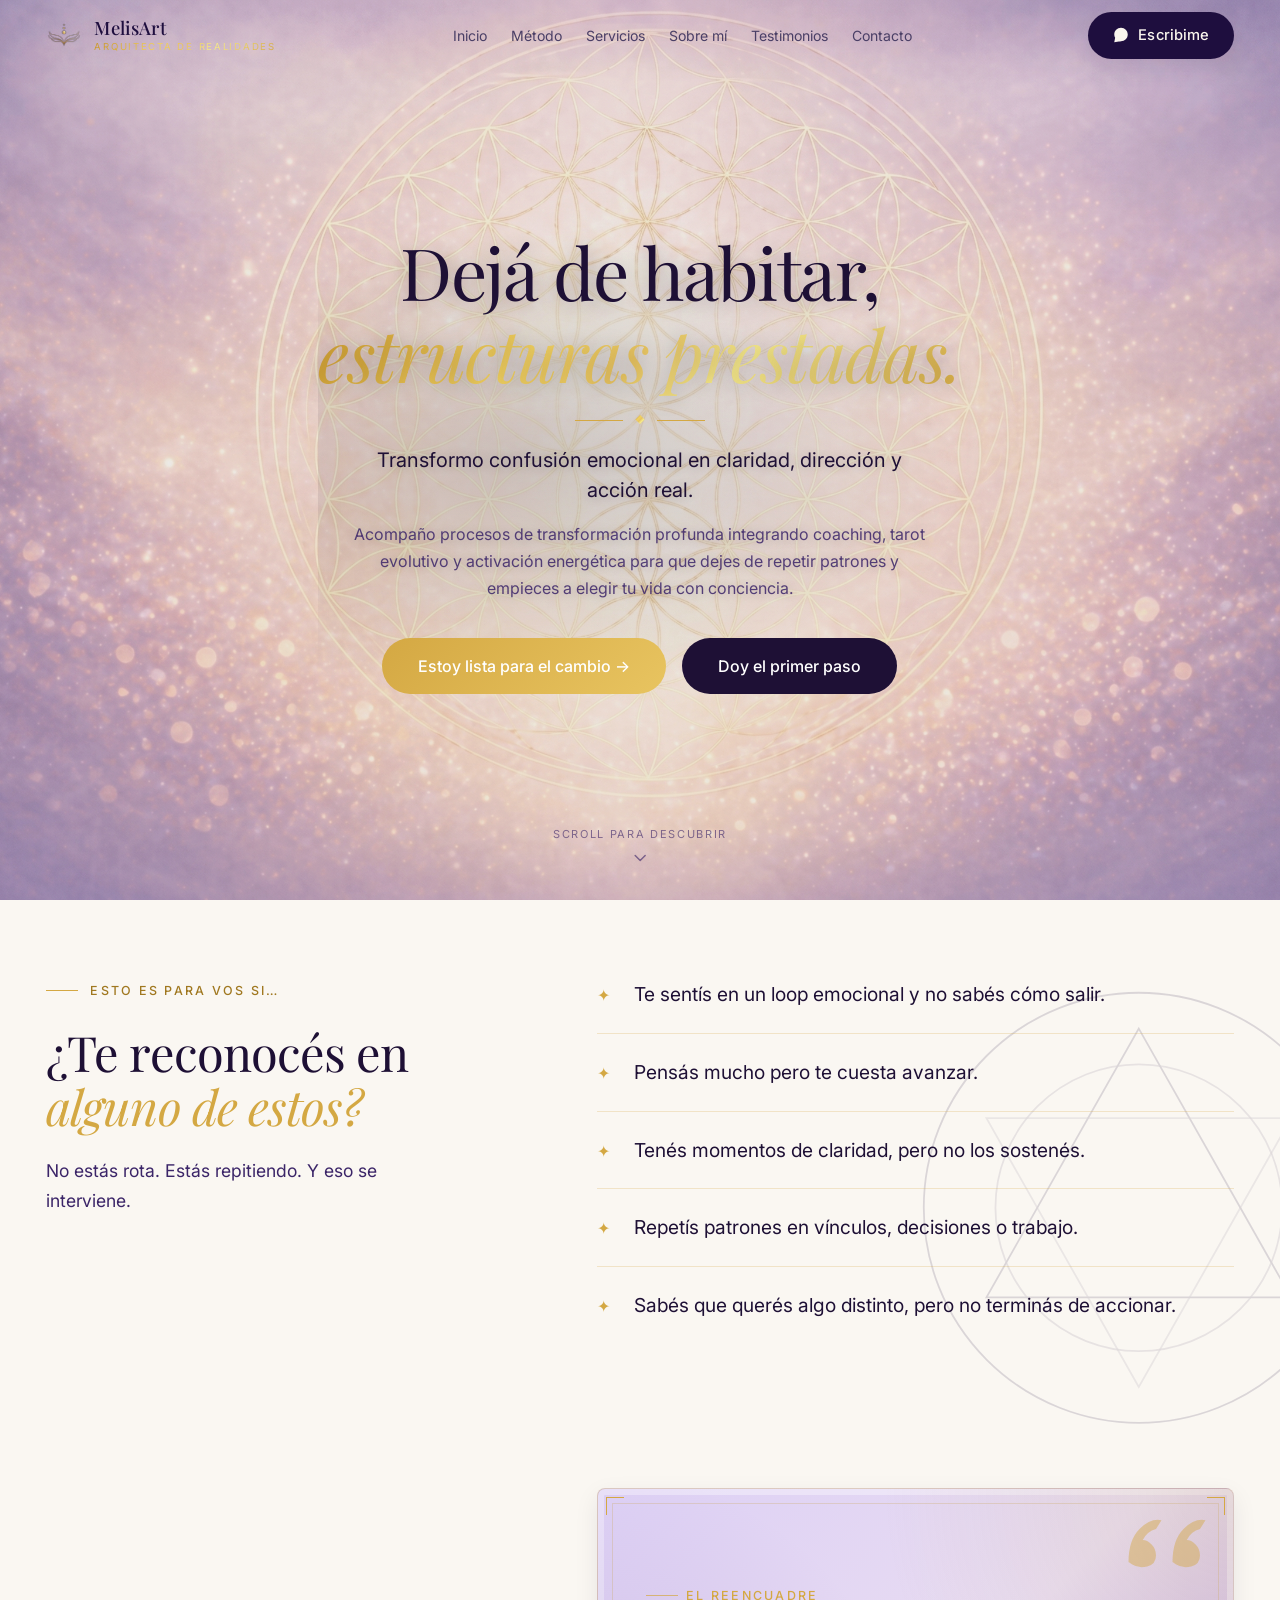
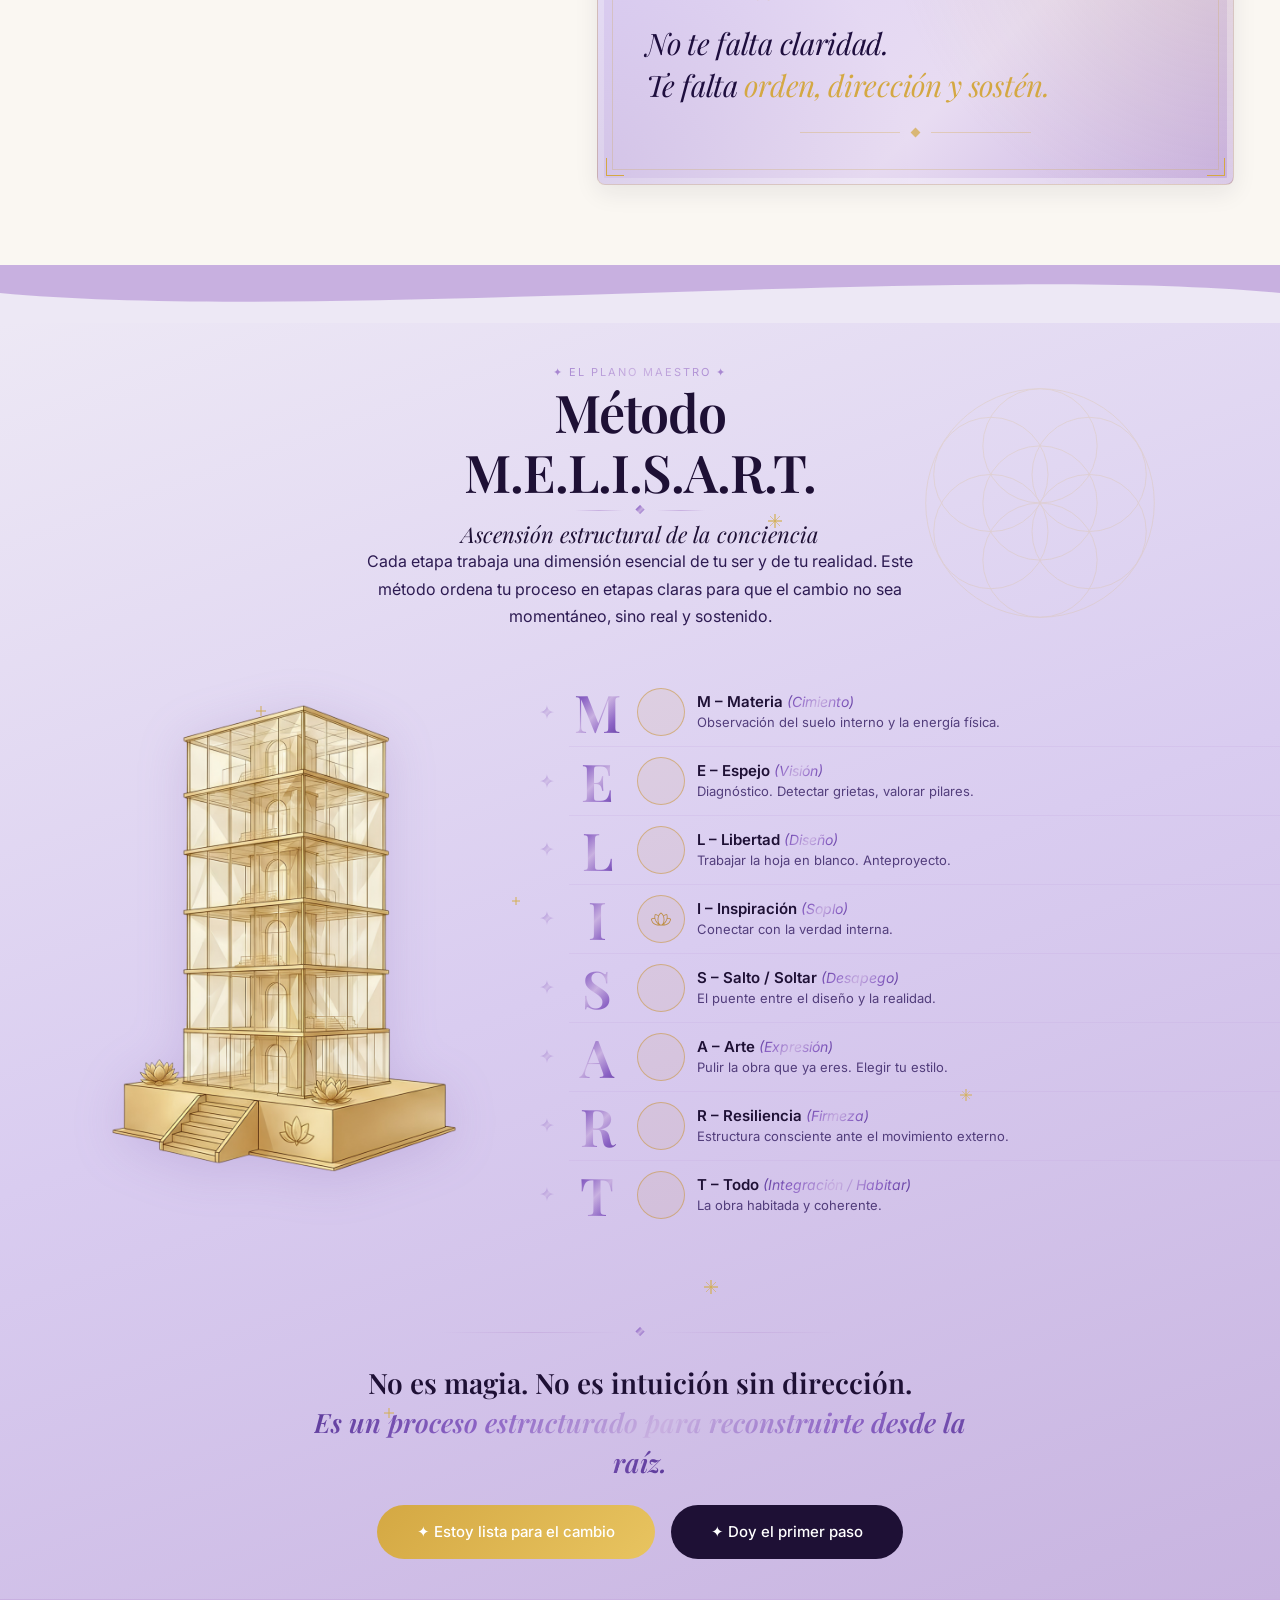
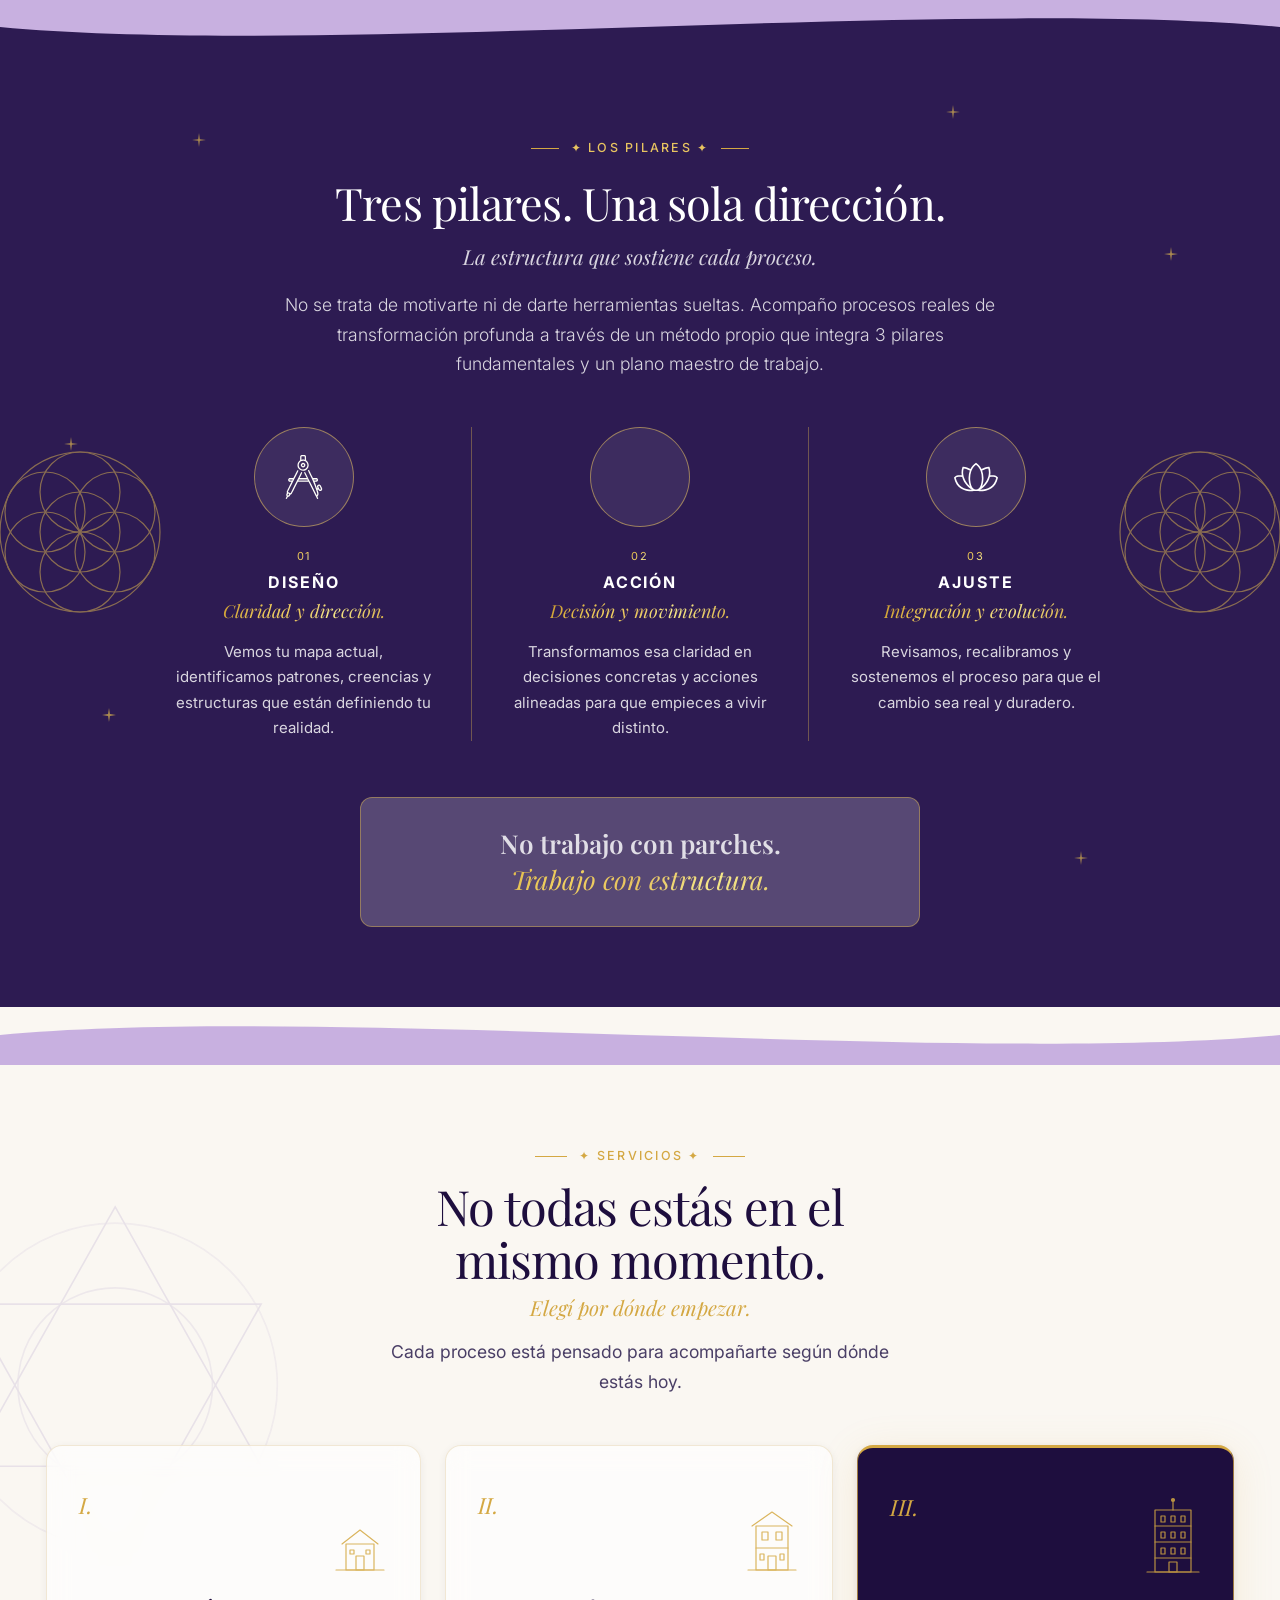
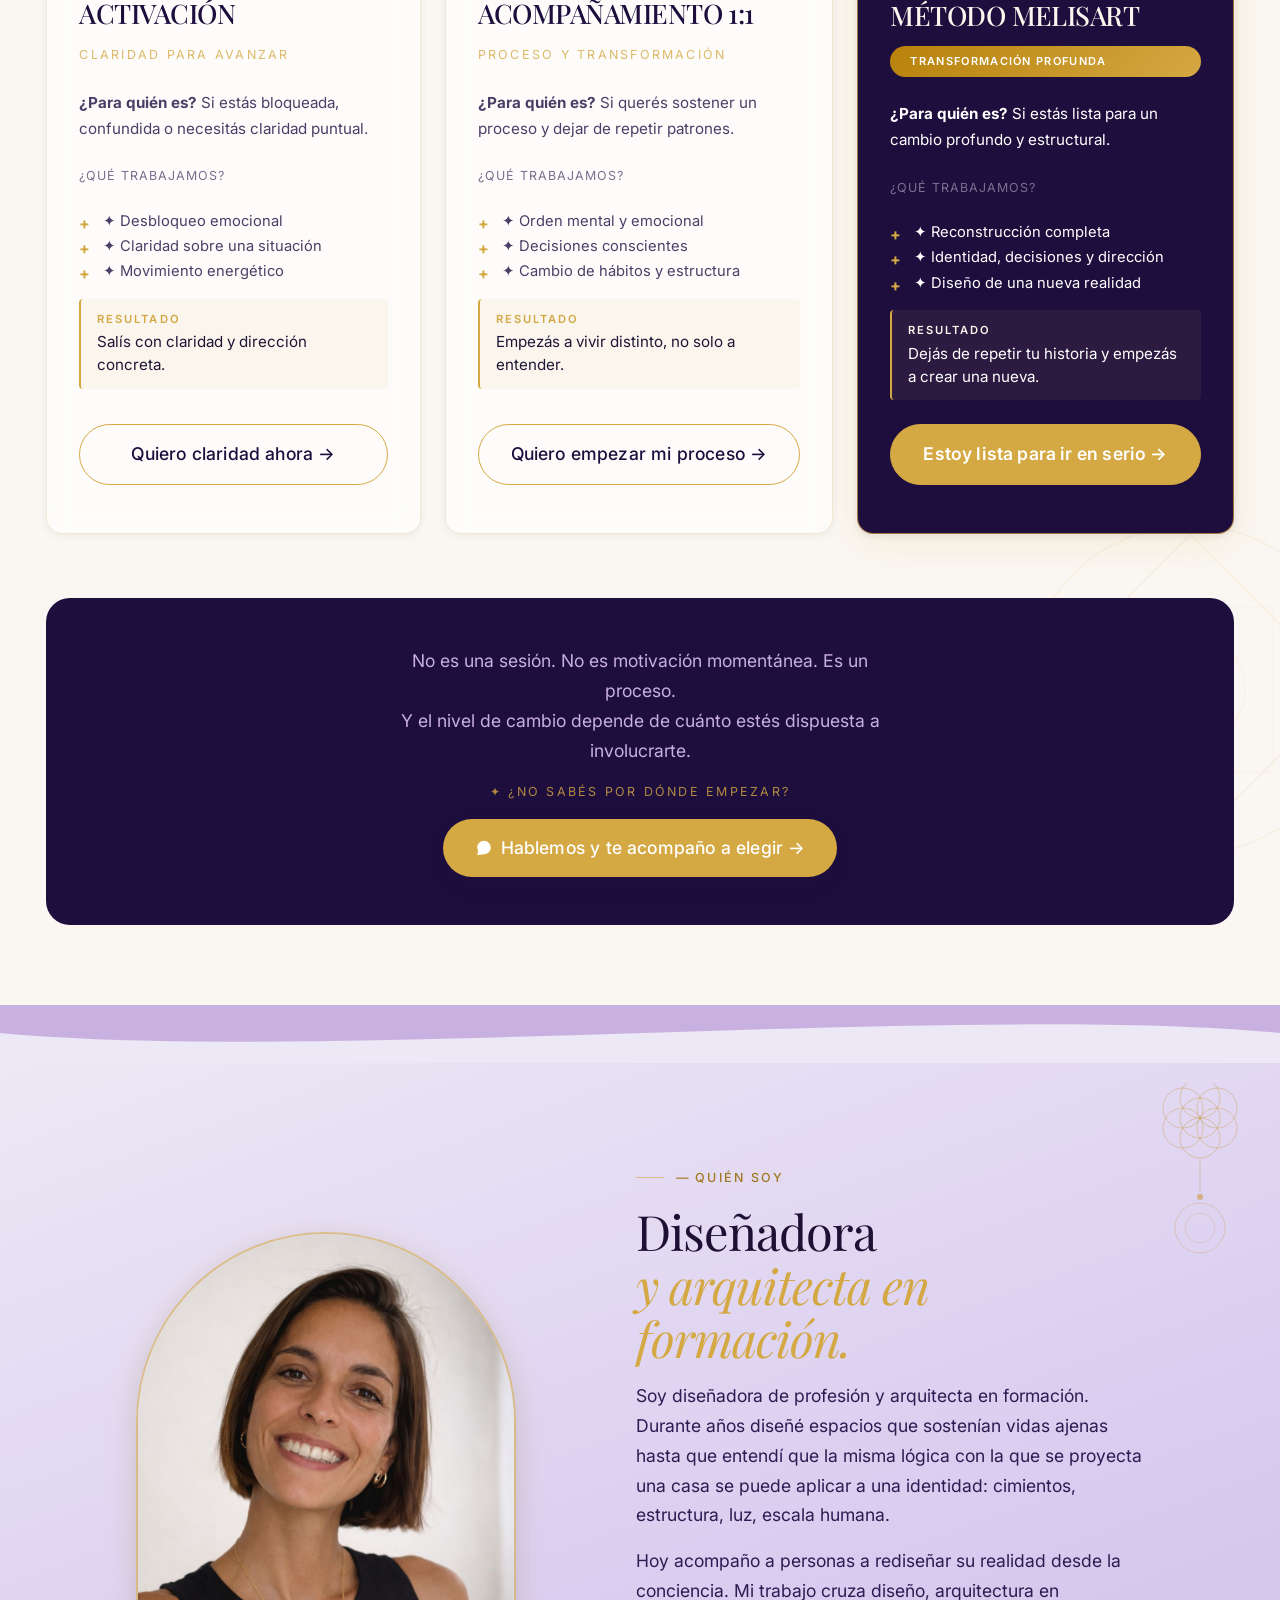
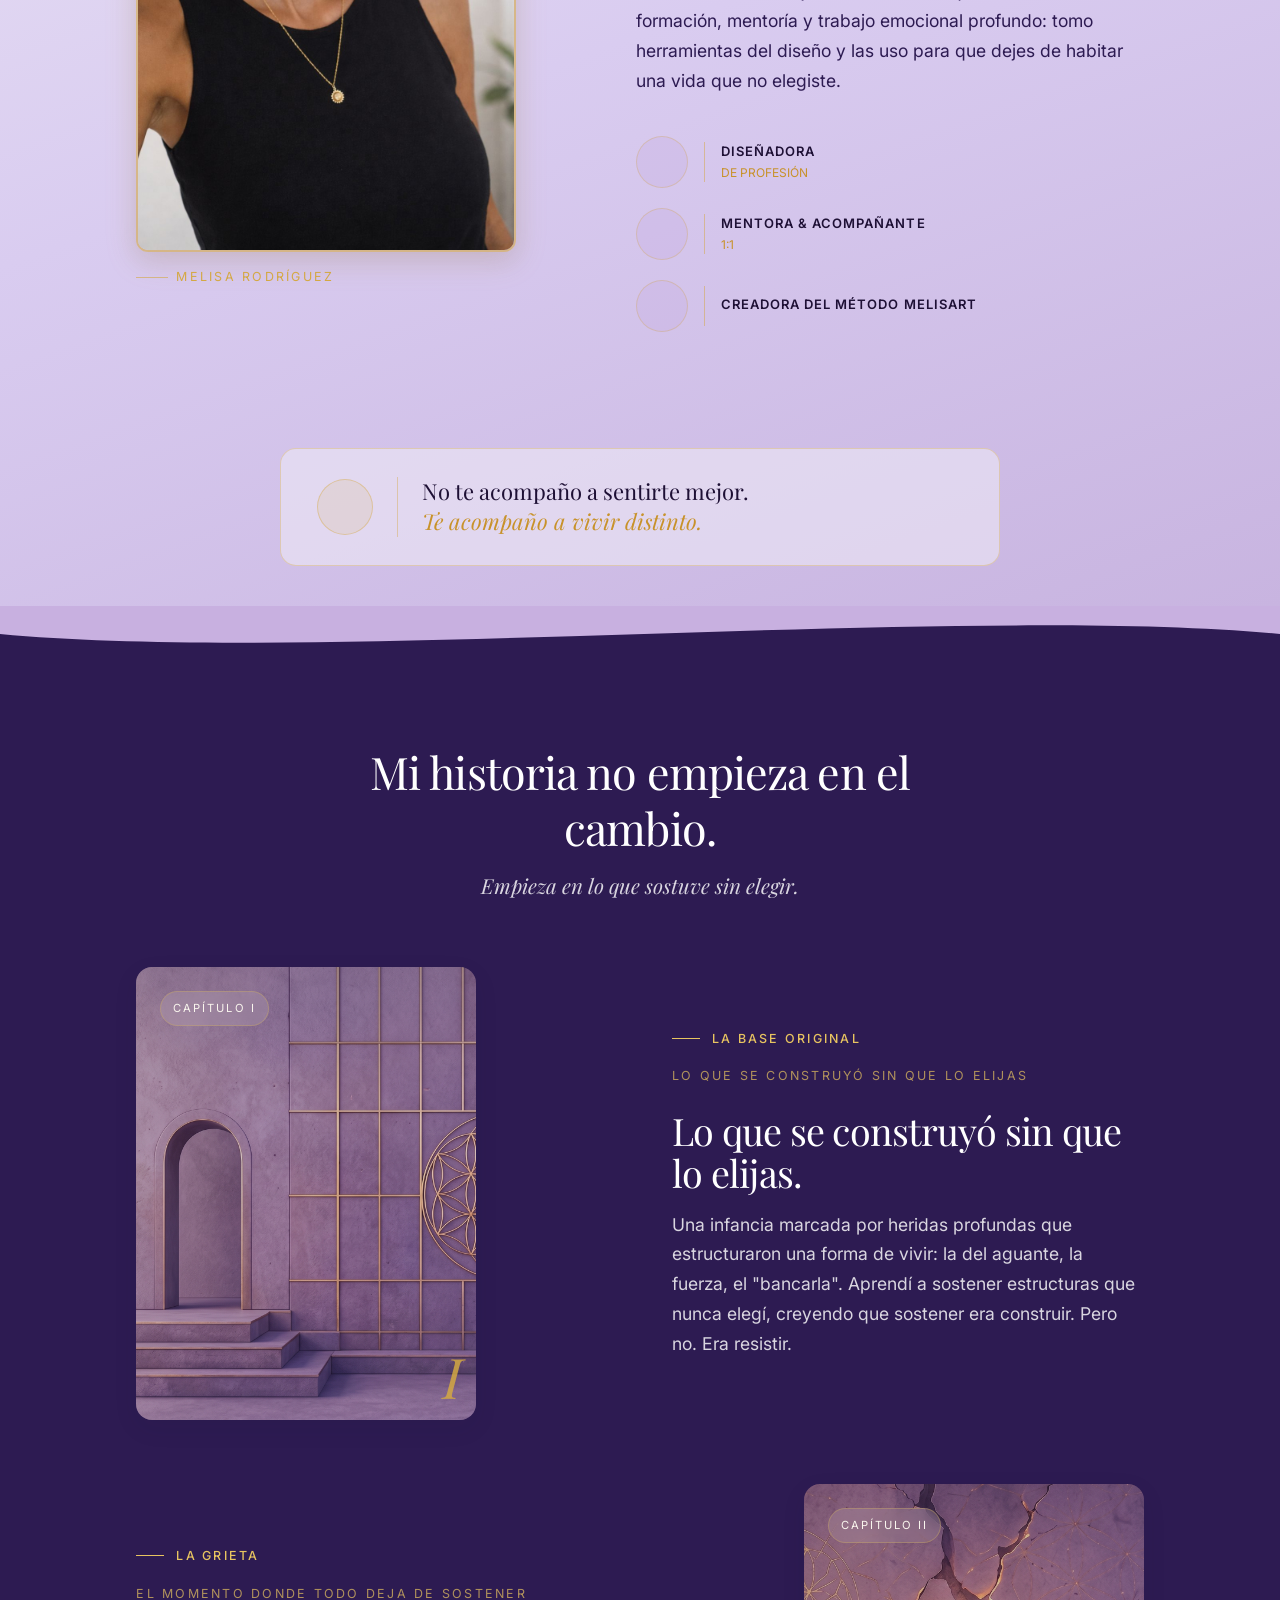
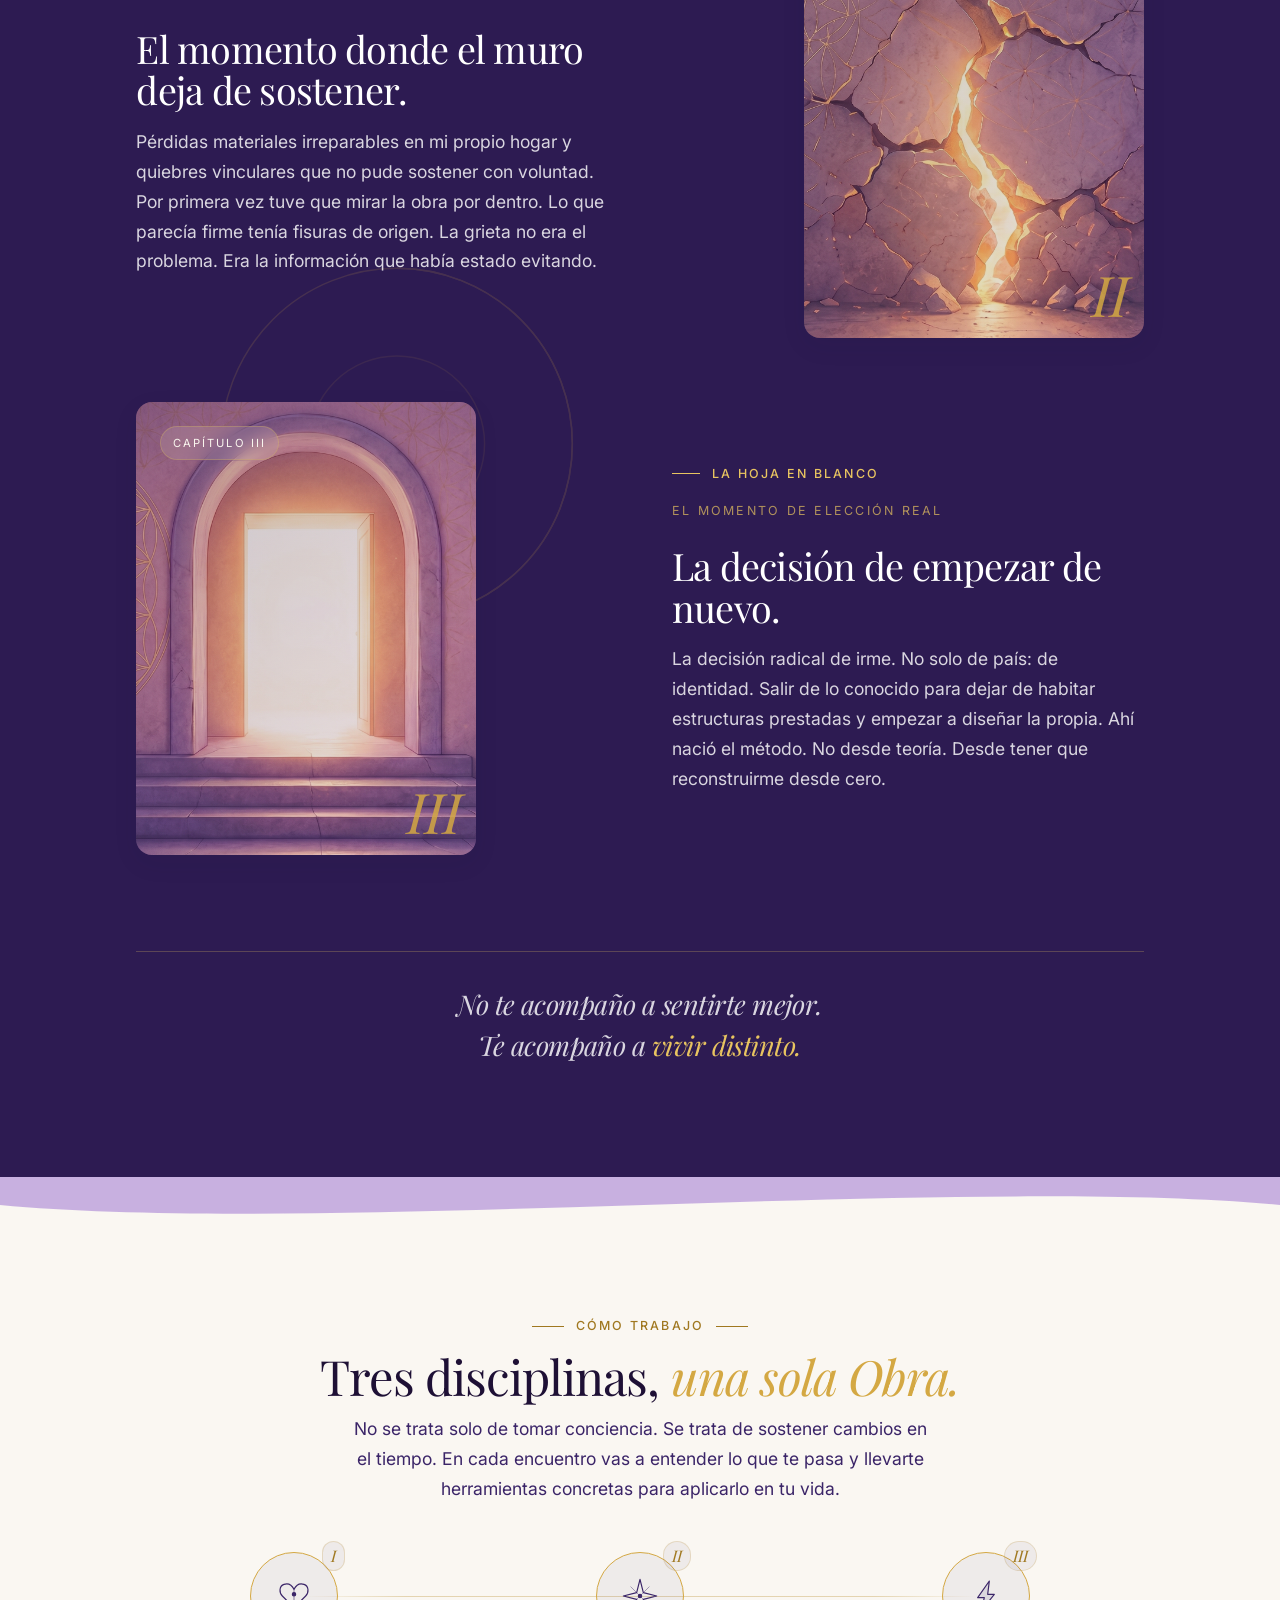
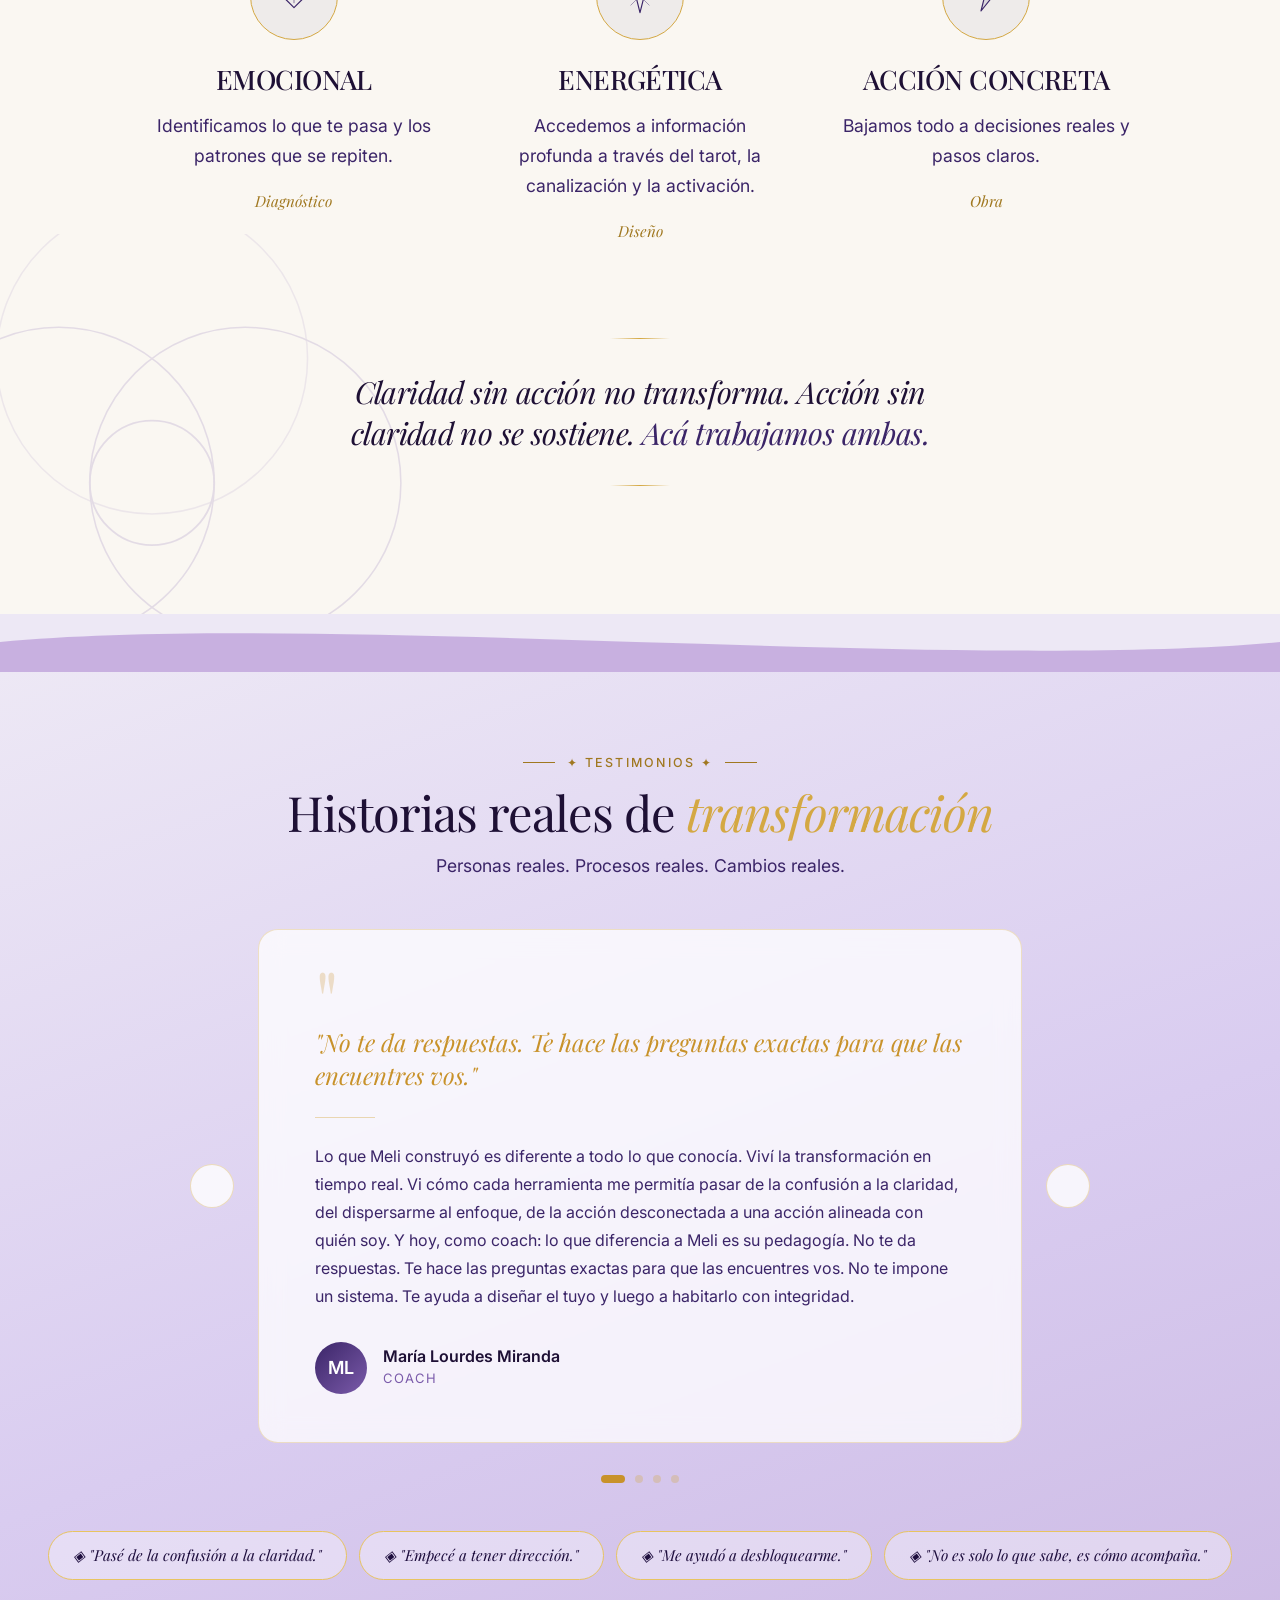
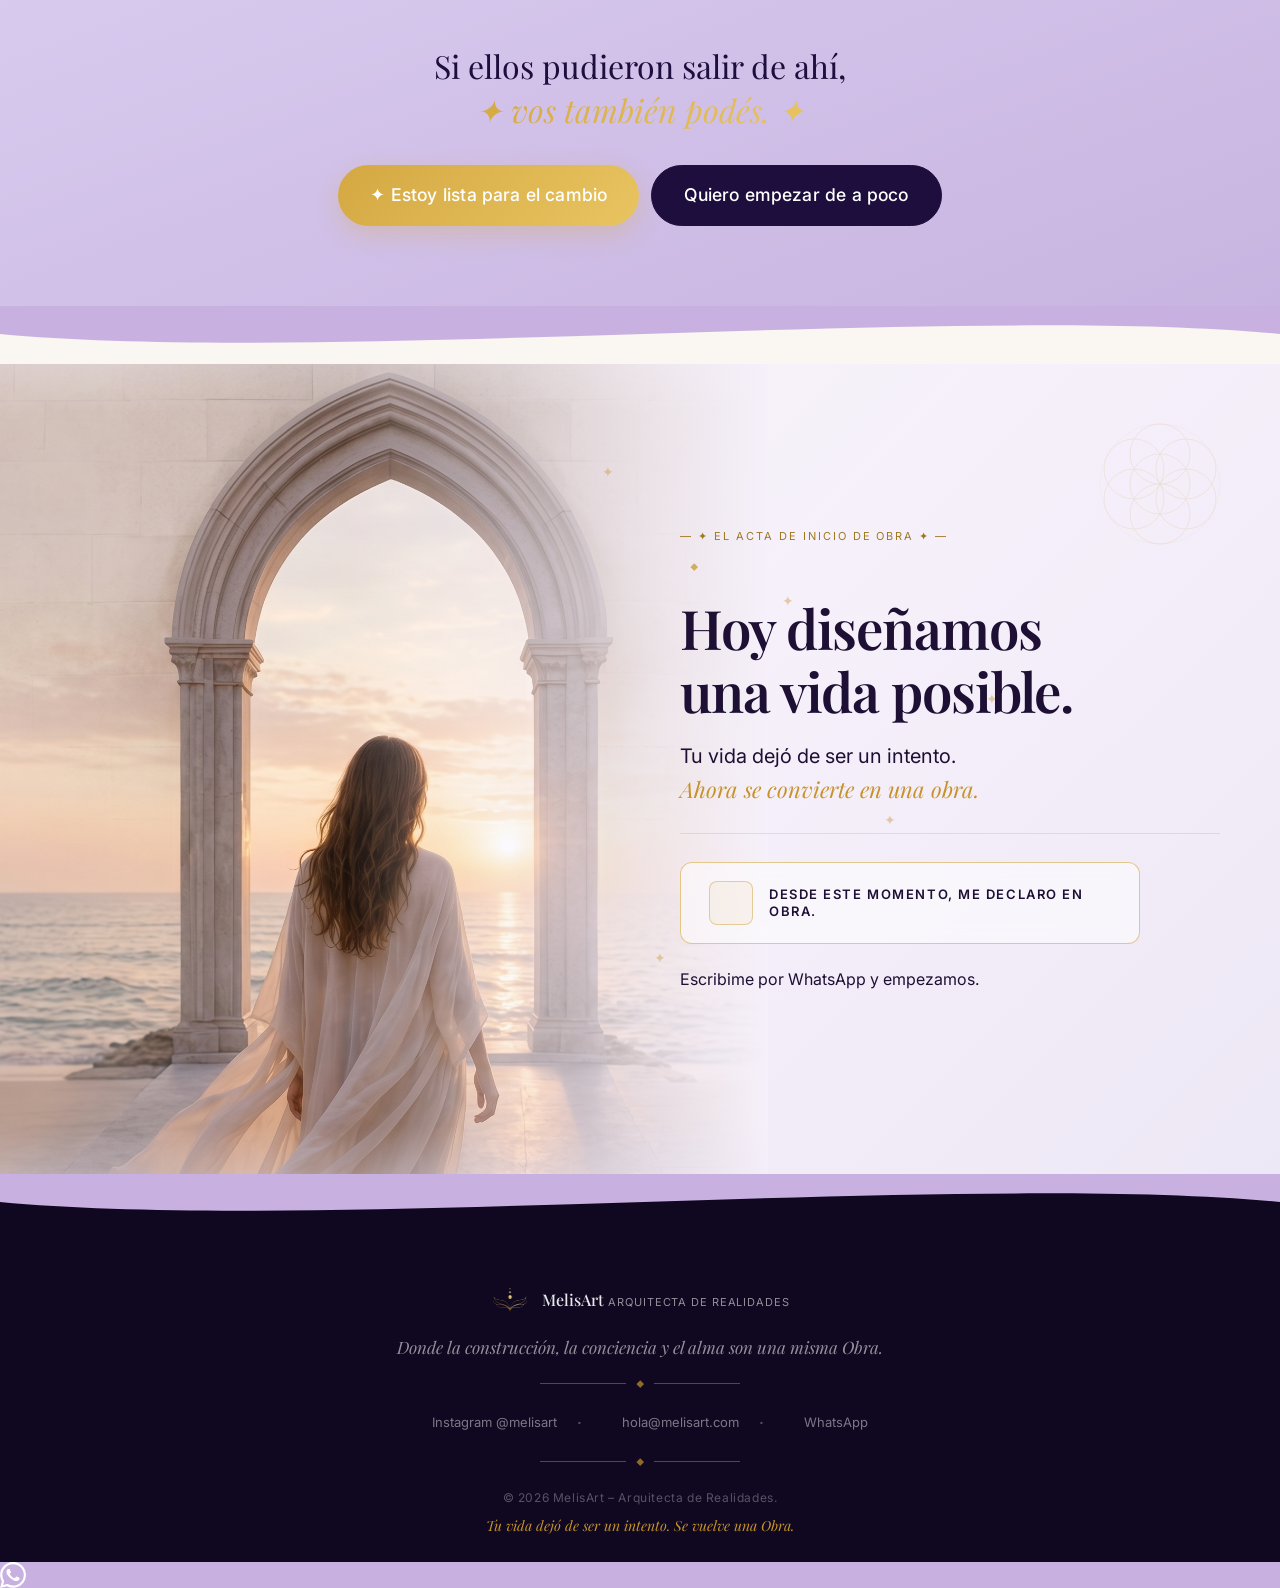
==== commit a8be15ff: "fix: reemplazar botón WhatsApp dorado por verde visible en todos los dispositivos" ====
--- a/public/index.html
+++ b/public/index.html
@@ -1373,13 +1373,6 @@
 
   </footer>
 
-  <!-- STICKY WHATSAPP BUTTON -->
-  <a class="sticky-wa" data-wa="empezar" href="#contacto" target="_blank" rel="noopener" aria-label="Escribinos por WhatsApp">
-    <svg viewBox="0 0 32 32" fill="currentColor" aria-hidden="true">
-      <path d="M16.001 3C9.373 3 4 8.373 4 15c0 2.115.553 4.181 1.604 6.003L4 29l8.197-1.557A11.94 11.94 0 0 0 16.001 27C22.628 27 28 21.628 28 15S22.628 3 16.001 3zm0 21.6c-1.795 0-3.555-.48-5.097-1.391l-.366-.217-4.866.924.927-4.74-.238-.378A9.564 9.564 0 0 1 6.4 15c0-5.292 4.308-9.6 9.601-9.6 5.293 0 9.6 4.308 9.6 9.6 0 5.292-4.307 9.6-9.6 9.6zm5.518-7.182c-.302-.151-1.789-.882-2.067-.983-.277-.101-.479-.151-.681.151s-.781.983-.957 1.184c-.176.201-.353.227-.655.076-.302-.151-1.275-.469-2.43-1.498-.898-.801-1.504-1.79-1.681-2.092-.176-.302-.019-.466.132-.616.135-.135.302-.353.453-.529.151-.176.201-.302.302-.504.101-.201.05-.378-.025-.529-.076-.151-.681-1.642-.933-2.247-.245-.59-.495-.51-.681-.519l-.58-.011c-.201 0-.529.076-.806.378-.277.302-1.058 1.034-1.058 2.523 0 1.49 1.083 2.929 1.234 3.13.151.201 2.131 3.252 5.16 4.561.721.311 1.283.497 1.722.636.723.23 1.381.198 1.901.12.58-.087 1.789-.731 2.041-1.437.252-.706.252-1.31.176-1.437-.075-.126-.277-.201-.579-.353z"/>
-    </svg>
-  </a>
-
   <a id="whatsapp-sticky" href="https://wa.me/34625330619?text=Hola%20Meli!%20Vi%20tu%20web%20y%20quiero%20escribirte.%20%C2%BFPodemos%20hablar%3F" target="_blank" rel="noopener" aria-label="Escribime por WhatsApp">
     <svg xmlns="http://www.w3.org/2000/svg" width="26" height="26" viewBox="0 0 24 24" fill="white">
       <path d="M17.472 14.382c-.297-.149-1.758-.867-2.03-.967-.273-.099-.471-.148-.67.15-.197.297-.767.966-.94 1.164-.173.199-.347.223-.644.075-.297-.15-1.255-.463-2.39-1.475-.883-.788-1.48-1.761-1.653-2.059-.173-.297-.018-.458.13-.606.134-.133.298-.347.446-.52.149-.174.198-.298.298-.497.099-.198.05-.371-.025-.52-.075-.149-.669-1.612-.916-2.207-.242-.579-.487-.5-.669-.51-.173-.008-.371-.01-.57-.01-.198 0-.52.074-.792.372-.272.297-1.04 1.016-1.04 2.479 0 1.462 1.065 2.875 1.213 3.074.149.198 2.096 3.2 5.077 4.487.709.306 1.262.489 1.694.625.712.227 1.36.195 1.871.118.571-.085 1.758-.719 2.006-1.413.248-.694.248-1.289.173-1.413-.074-.124-.272-.198-.57-.347m-5.421 7.403h-.004a9.87 9.87 0 01-5.031-1.378l-.361-.214-3.741.982.998-3.648-.235-.374a9.86 9.86 0 01-1.51-5.26c.001-5.45 4.436-9.884 9.888-9.884 2.64 0 5.122 1.03 6.988 2.898a9.825 9.825 0 012.893 6.994c-.003 5.45-4.437 9.884-9.885 9.884m8.413-18.297A11.815 11.815 0 0012.05 0C5.495 0 .16 5.335.157 11.892c0 2.096.547 4.142 1.588 5.945L.057 24l6.305-1.654a11.882 11.882 0 005.683 1.448h.005c6.554 0 11.89-5.335 11.893-11.893a11.821 11.821 0 00-3.48-8.413z"/>
--- a/public/css/styles.css
+++ b/public/css/styles.css
@@ -2916,71 +2916,6 @@
 
 /* Sticky WhatsApp en paleta MelisArt: dorado sólido + ícono violeta profundo.
    Anillo dorado sutil con animación de pulso para llamar la atención sin saturar. */
-.sticky-wa {
-  position: fixed;
-  bottom: var(--space-5);
-  right: var(--space-5);
-  z-index: var(--z-sticky-cta);
-  width: 58px;
-  height: 58px;
-  border-radius: 50%;
-  background-color: var(--color-dorado);
-  color: var(--color-violeta-profundo);
-  display: flex;
-  align-items: center;
-  justify-content: center;
-  box-shadow: 0 10px 28px rgba(45, 27, 78, 0.25), 0 4px 12px rgba(201, 169, 97, 0.35);
-  transition: transform var(--t-base), box-shadow var(--t-base), background-color var(--t-base);
-}
-
-/* Anillo de pulso muy sutil */
-.sticky-wa::before {
-  content: "";
-  position: absolute;
-  inset: -4px;
-  border-radius: 50%;
-  border: 1.5px solid var(--color-dorado);
-  opacity: 0;
-  animation: sticky-pulse 2.6s ease-out infinite;
-  pointer-events: none;
-}
-
-@keyframes sticky-pulse {
-  0%   { transform: scale(0.95); opacity: 0.6; }
-  70%  { transform: scale(1.18); opacity: 0; }
-  100% { transform: scale(1.18); opacity: 0; }
-}
-
-.sticky-wa:hover {
-  transform: translateY(-3px) scale(1.06);
-  background-color: var(--color-dorado-claro);
-  box-shadow: 0 16px 36px rgba(45, 27, 78, 0.3), 0 6px 16px rgba(201, 169, 97, 0.5);
-}
-
-.sticky-wa svg {
-  width: 28px;
-  height: 28px;
-  position: relative;
-  z-index: 1;
-}
-
-@media (min-width: 860px) {
-  .sticky-wa {
-    width: 62px;
-    height: 62px;
-    bottom: var(--space-6);
-    right: var(--space-6);
-  }
-  .sticky-wa svg {
-    width: 30px;
-    height: 30px;
-  }
-}
-
-/* Respeta reduced-motion */
-@media (prefers-reduced-motion: reduce) {
-  .sticky-wa::before { animation: none; }
-}
 
 /* =========================================================
    ACTUALIZACIONES Y NUEVAS SECCIONES — v2
@@ -4331,30 +4266,24 @@
 }
 }
 
-/* ---- WhatsApp sticky mobile ---- */
+/* ---- WhatsApp sticky (todos los dispositivos) ---- */
 #whatsapp-sticky {
-  display: none;
-}
-
-@media (max-width: 768px) {
-  #whatsapp-sticky {
-    display: flex;
-    align-items: center;
-    justify-content: center;
-    position: fixed;
-    bottom: 24px;
-    right: 20px;
-    width: 56px;
-    height: 56px;
-    border-radius: 50%;
-    background: linear-gradient(135deg, #25D366, #128C7E);
-    box-shadow: 0 4px 20px rgba(37, 211, 102, 0.40);
-    z-index: 9999;
-    cursor: pointer;
-    text-decoration: none;
-    transition: transform 0.2s ease;
-  }
-  #whatsapp-sticky:hover {
-    transform: scale(1.08);
-  }
-}
+  display: flex;
+  align-items: center;
+  justify-content: center;
+  position: fixed;
+  bottom: 24px;
+  right: 20px;
+  width: 56px;
+  height: 56px;
+  border-radius: 50%;
+  background: linear-gradient(135deg, #25D366, #128C7E);
+  box-shadow: 0 4px 20px rgba(37, 211, 102, 0.40);
+  z-index: 9999;
+  cursor: pointer;
+  text-decoration: none;
+  transition: transform 0.2s ease;
+}
+#whatsapp-sticky:hover {
+  transform: scale(1.08);
+}
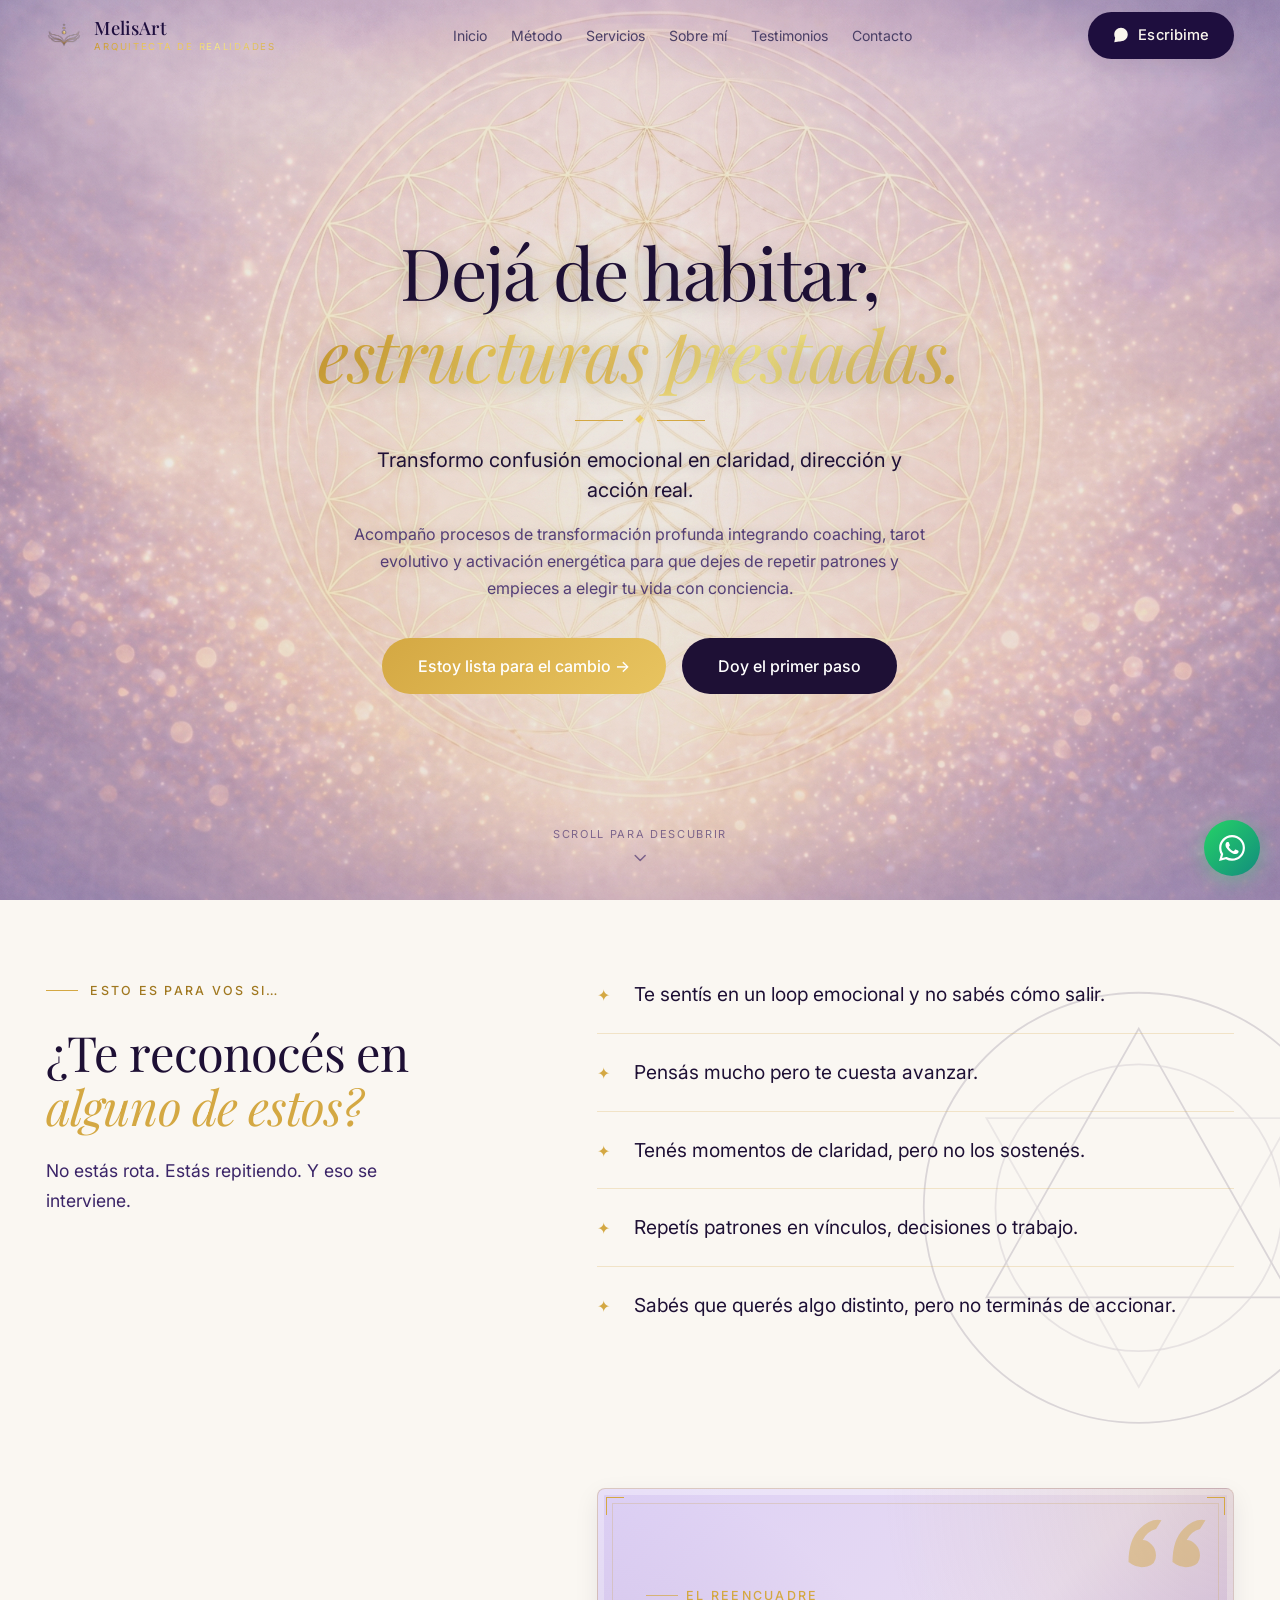
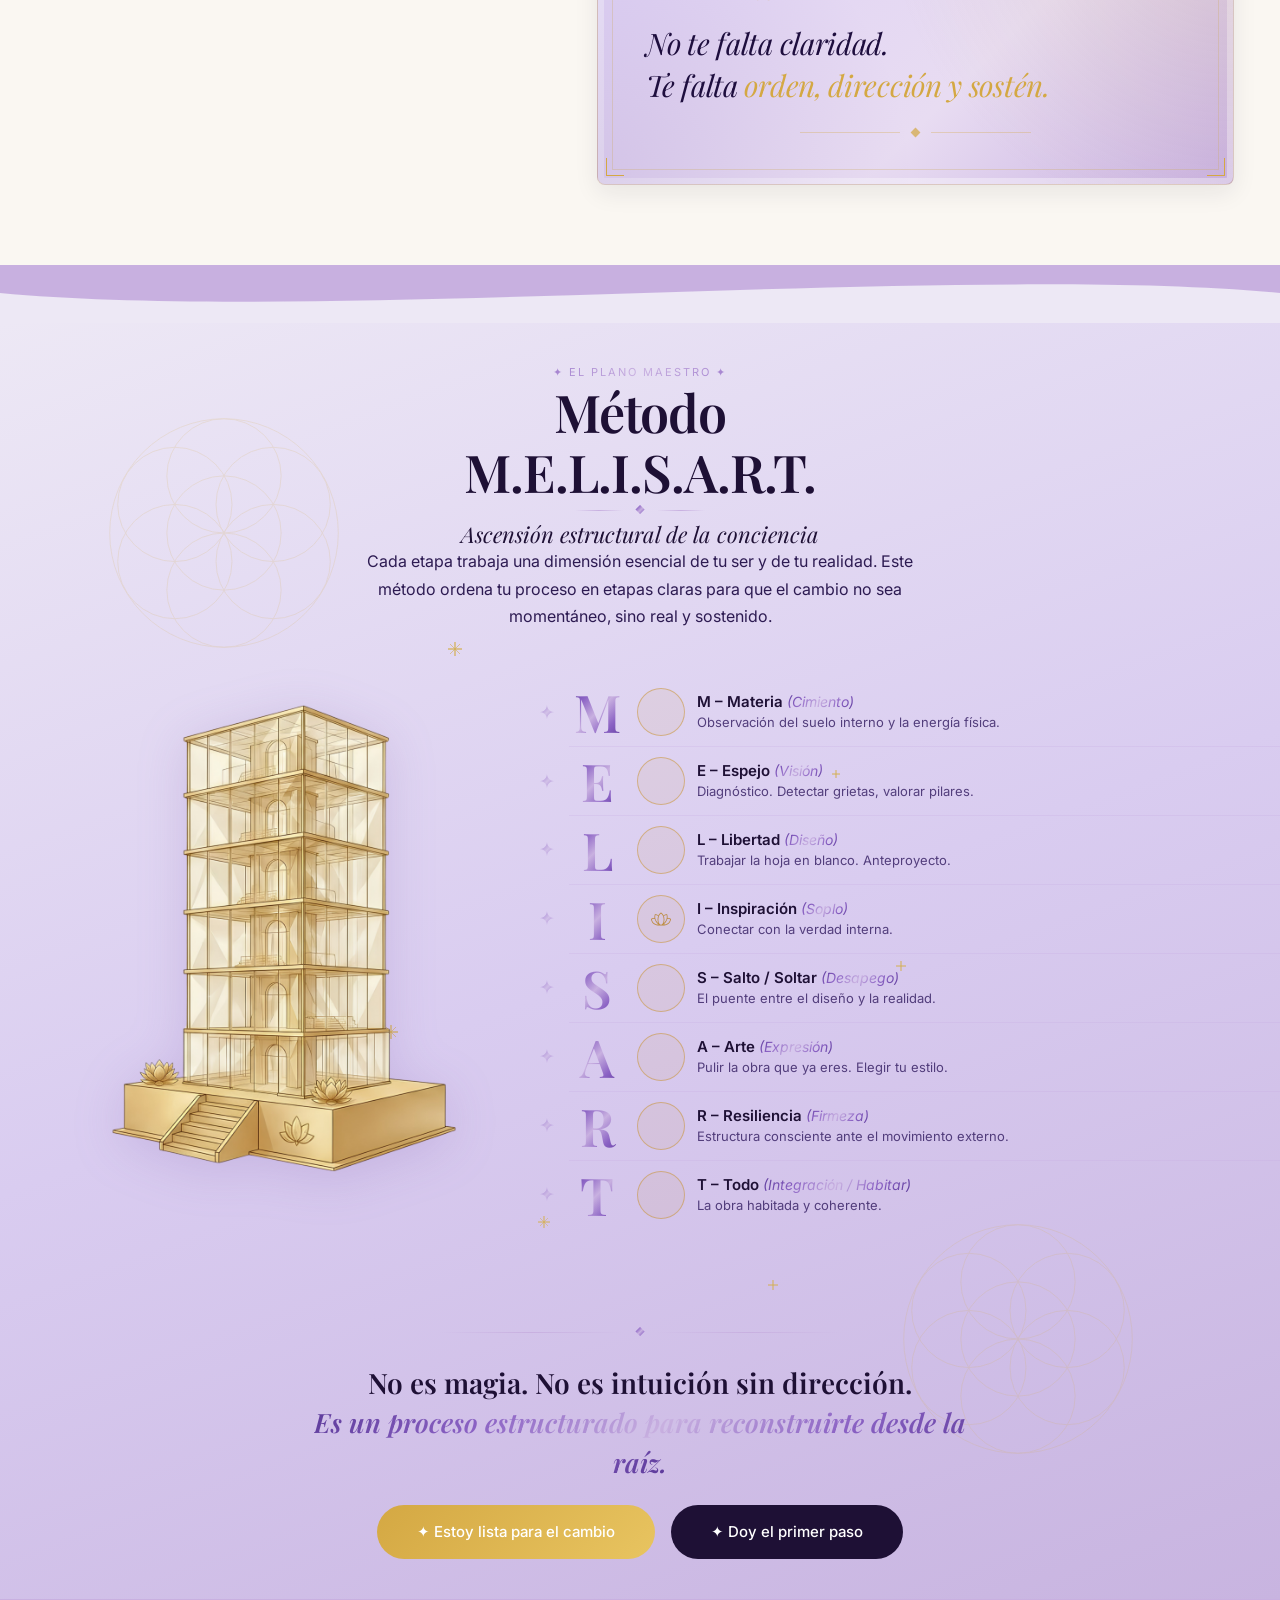
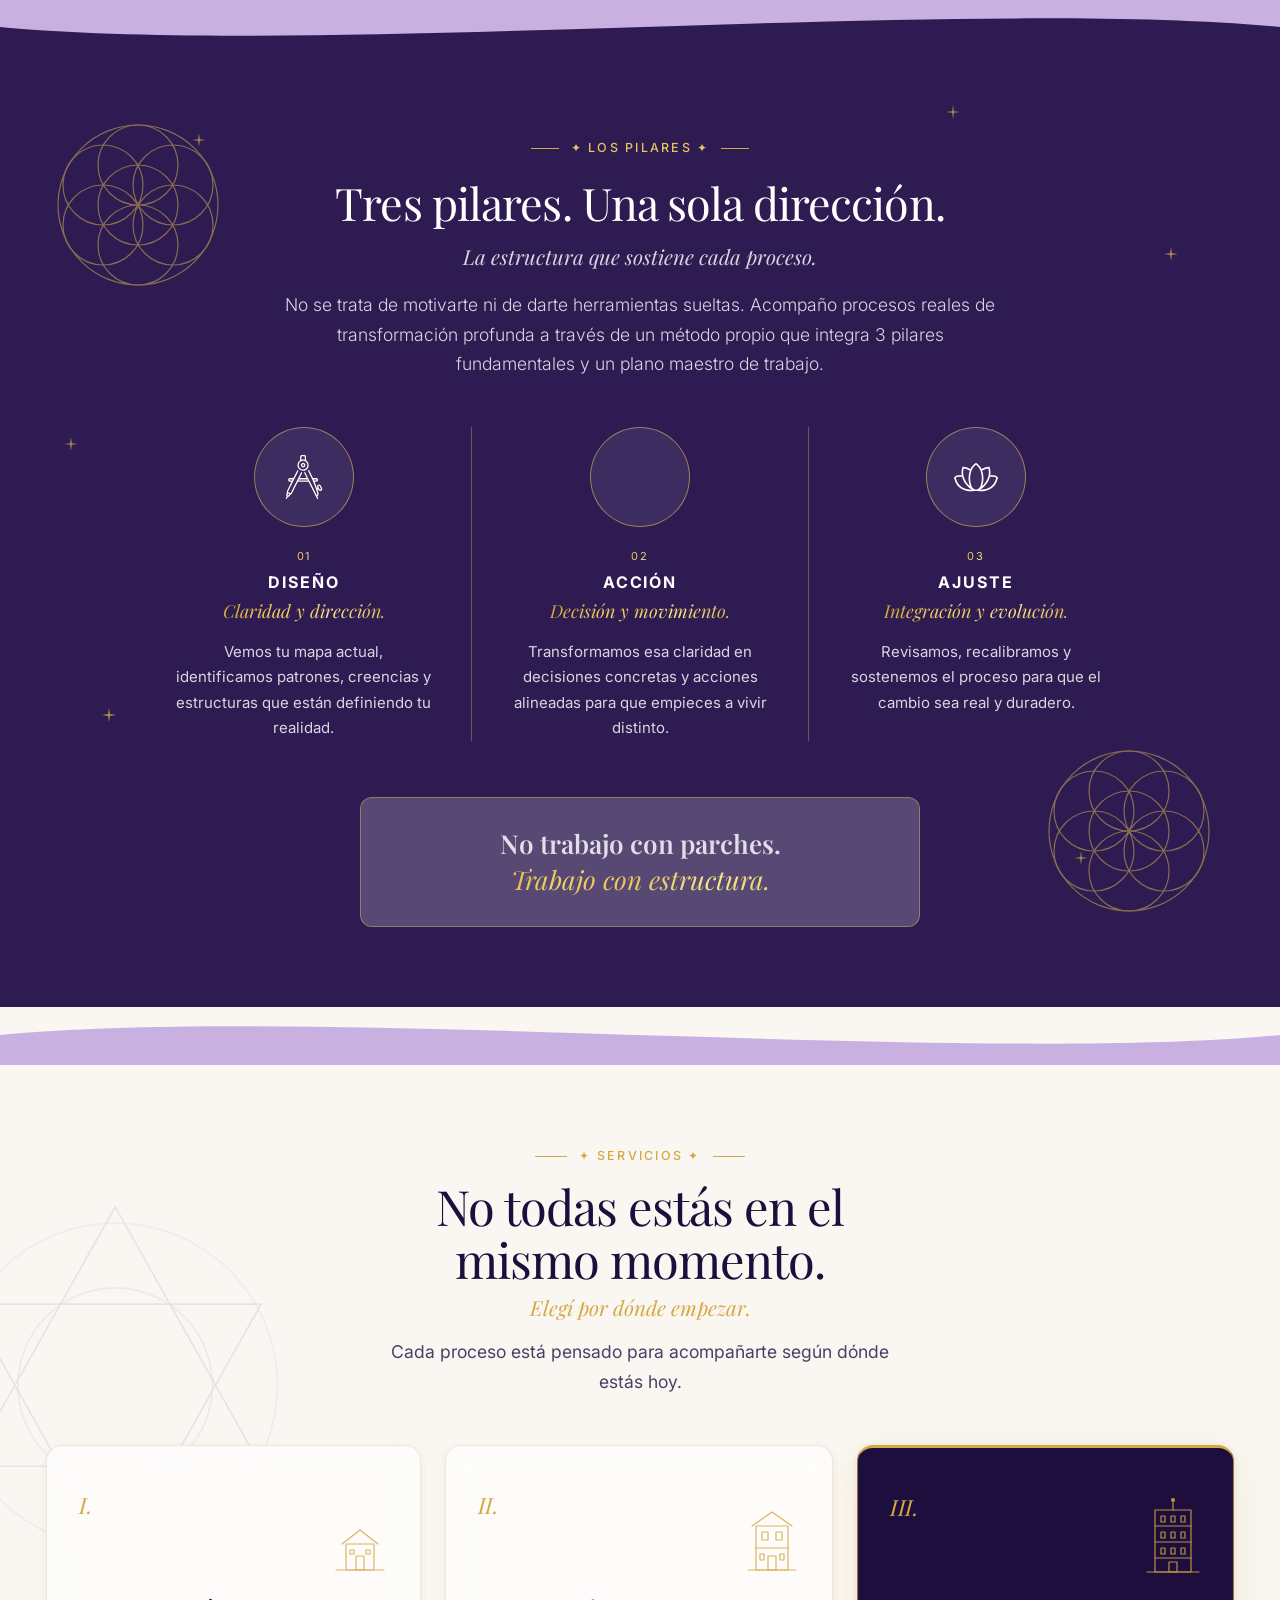
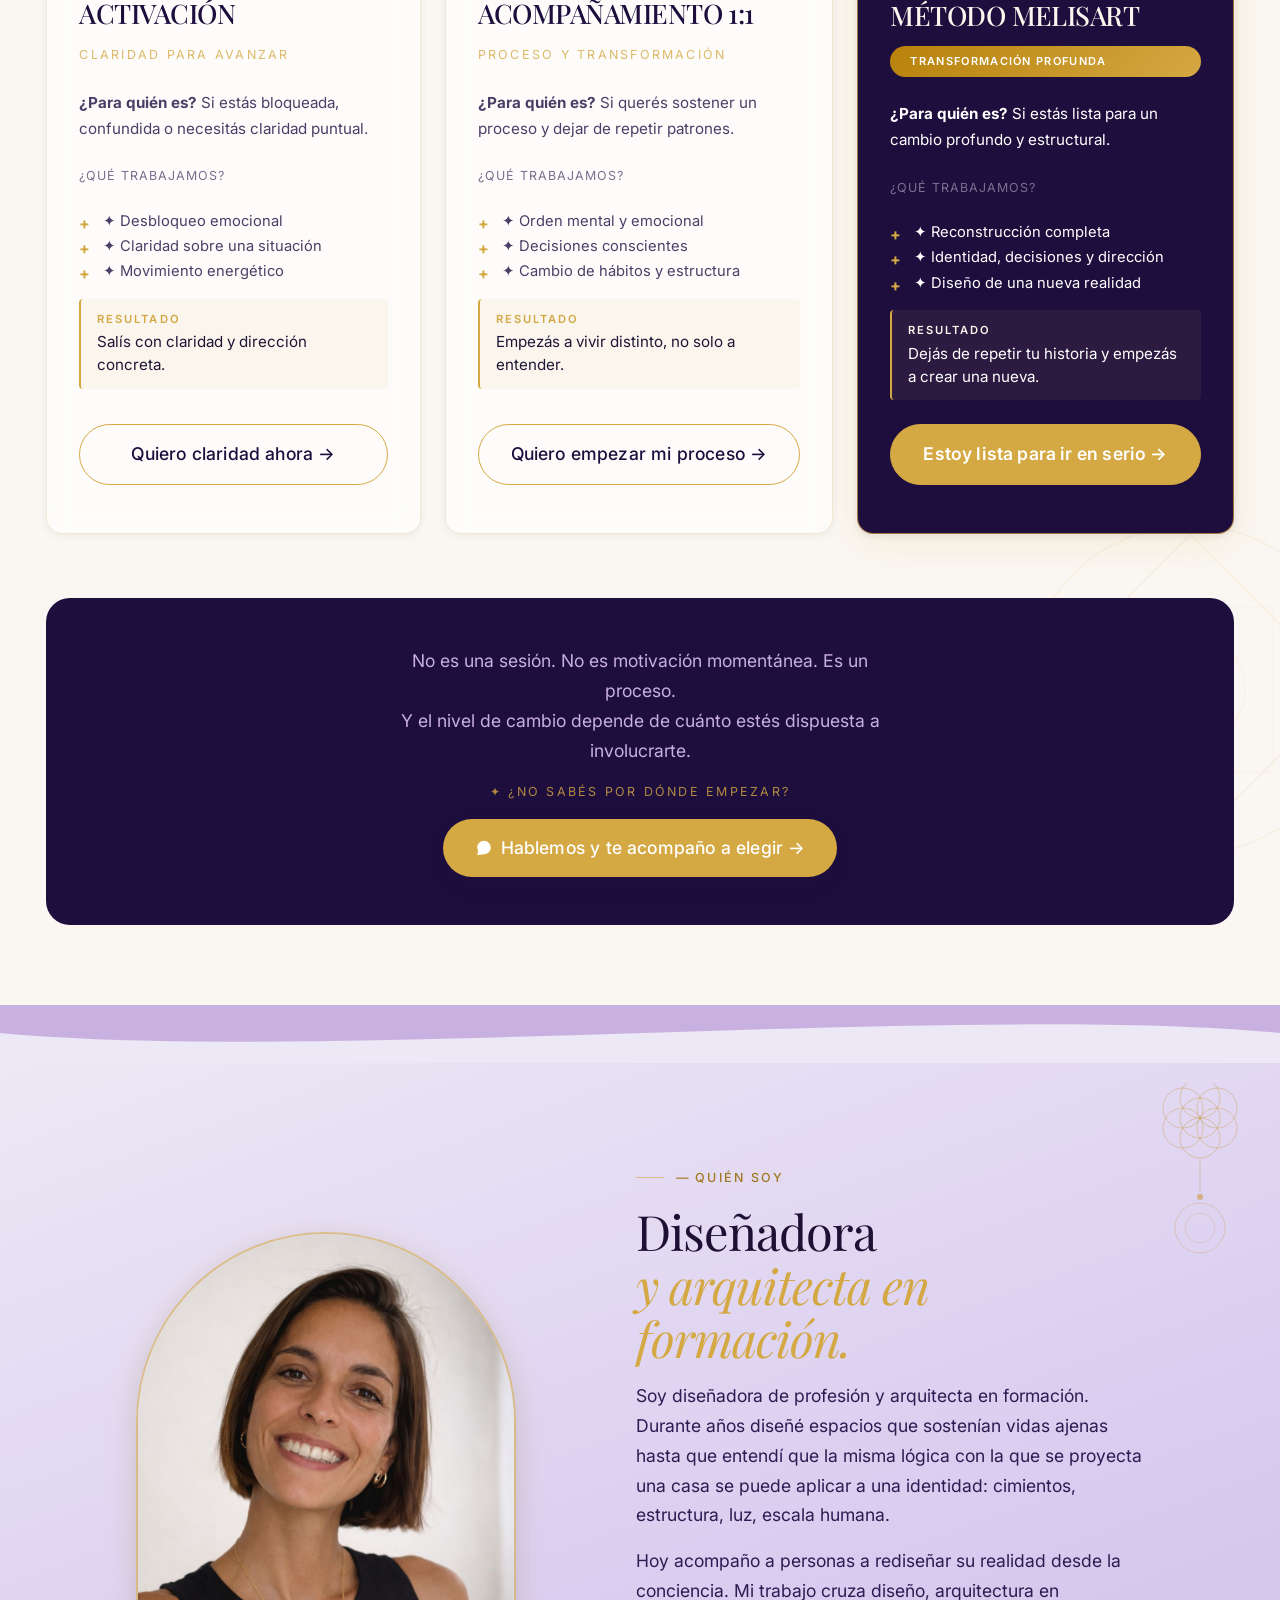
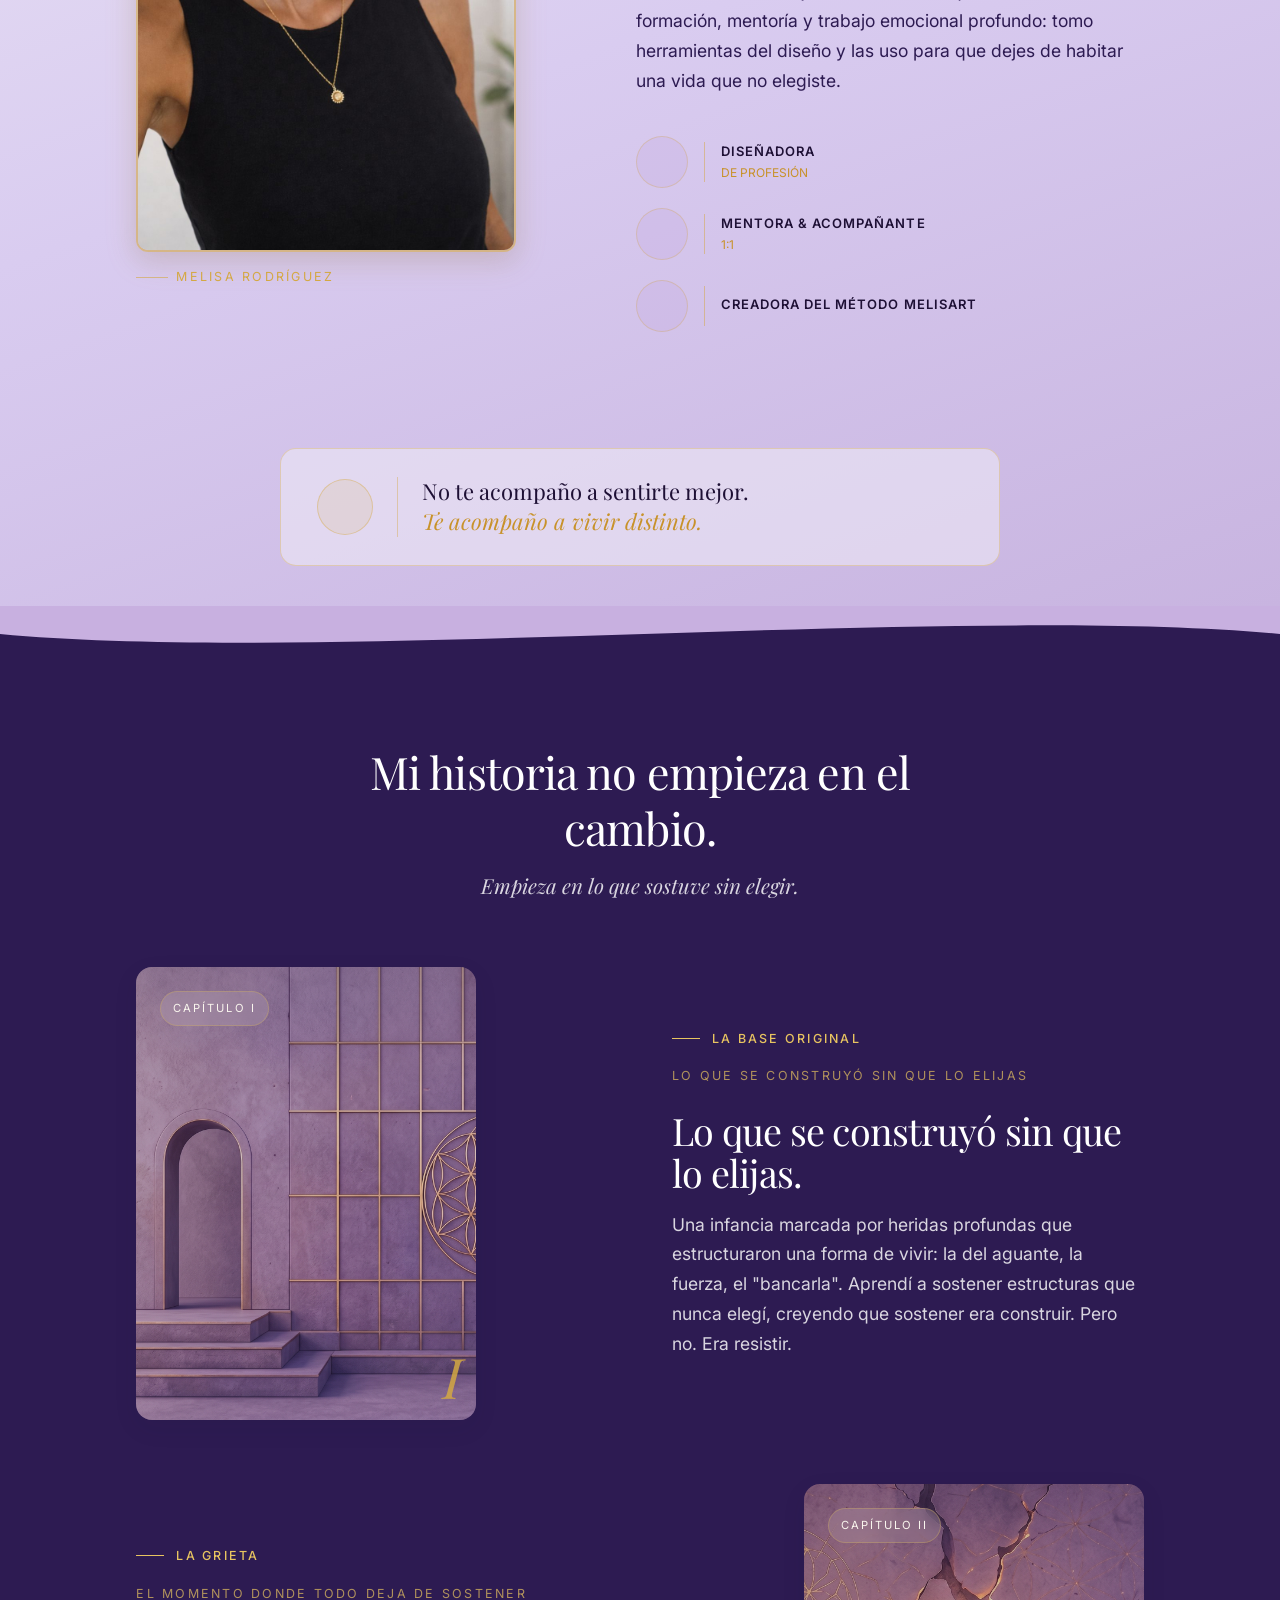
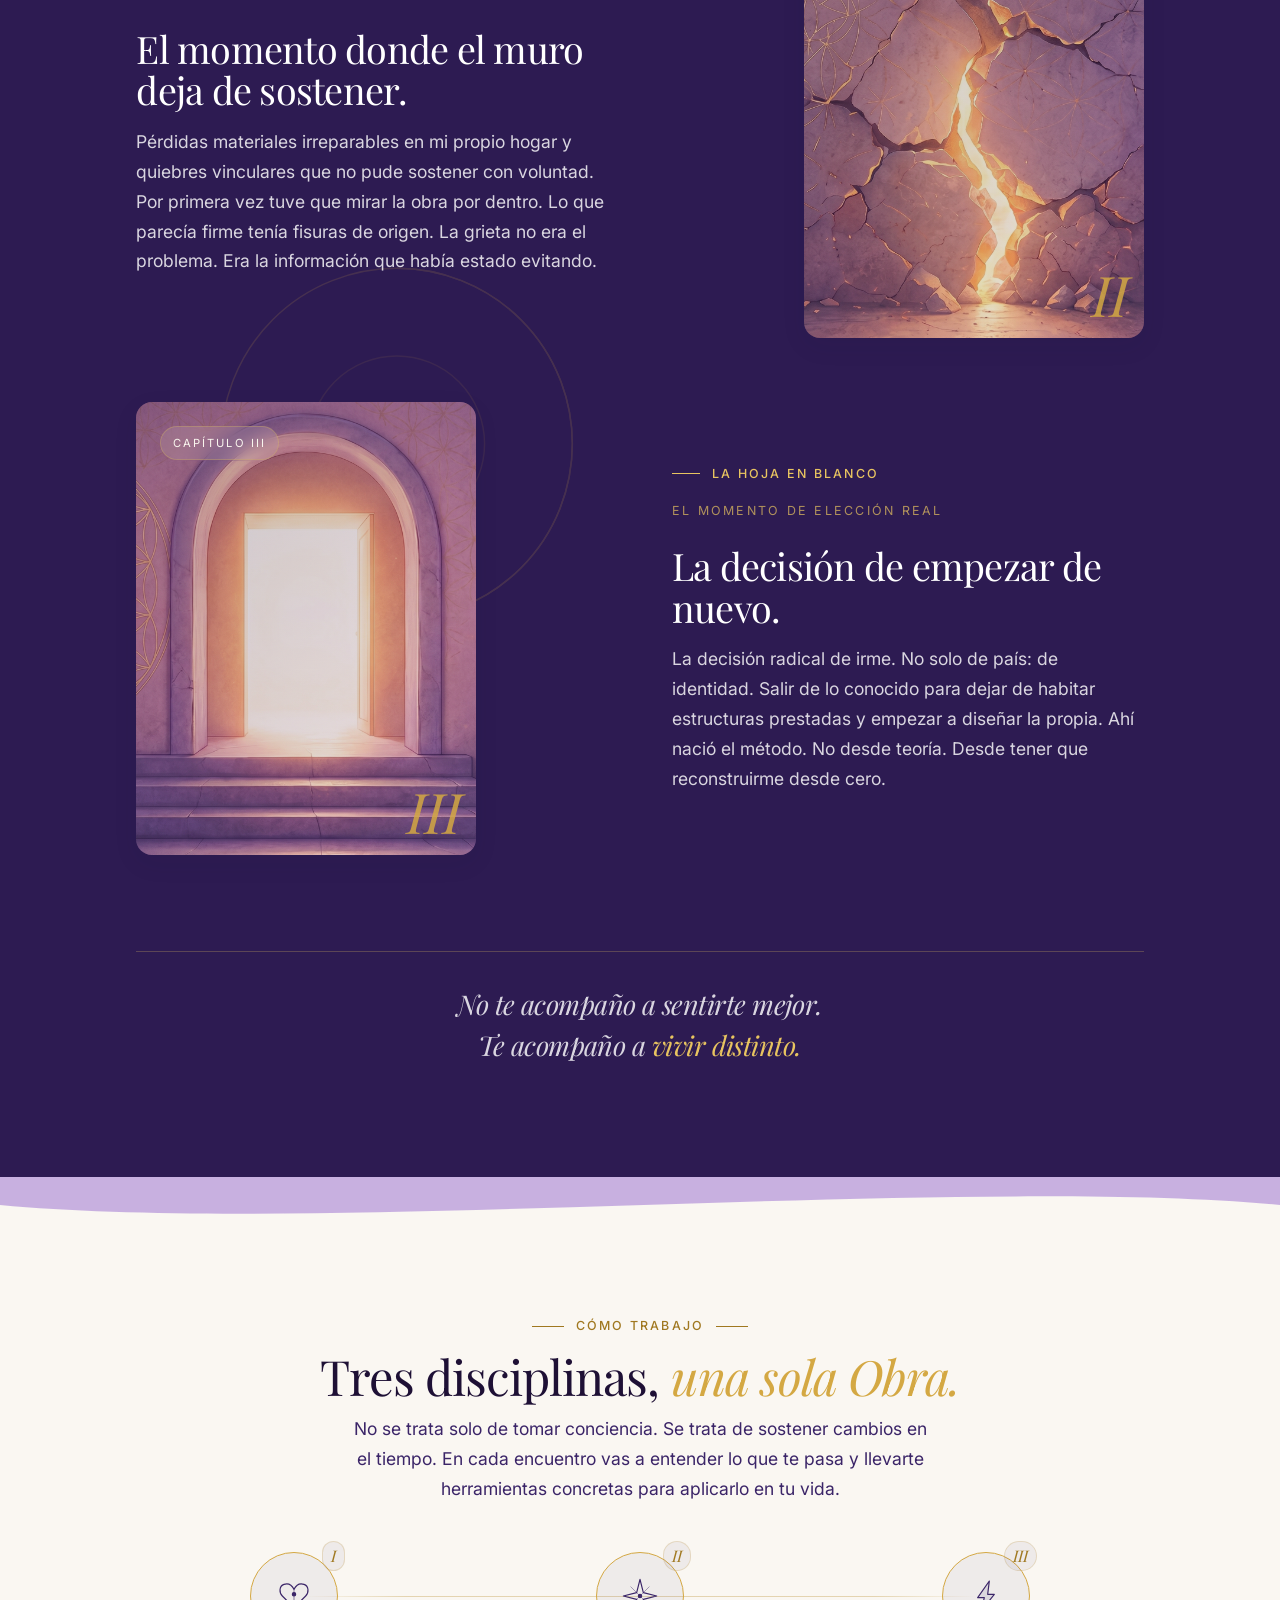
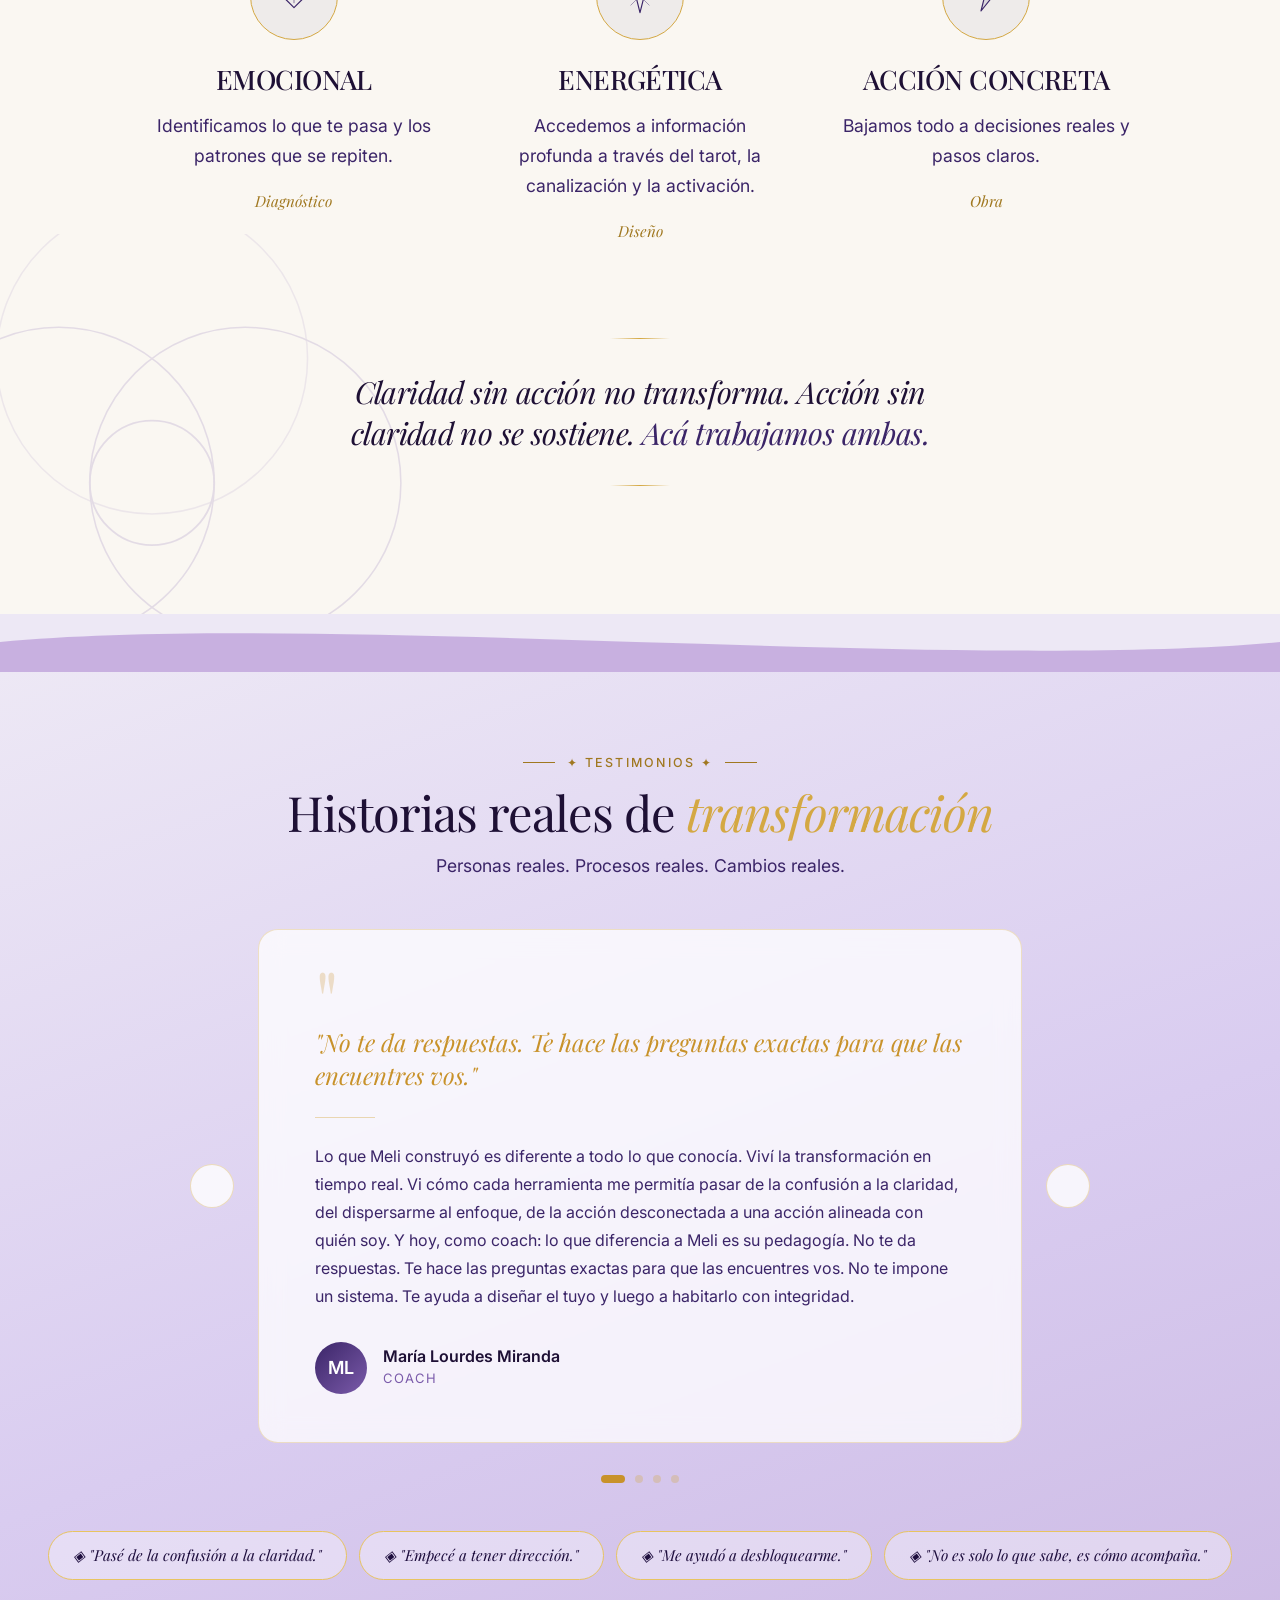
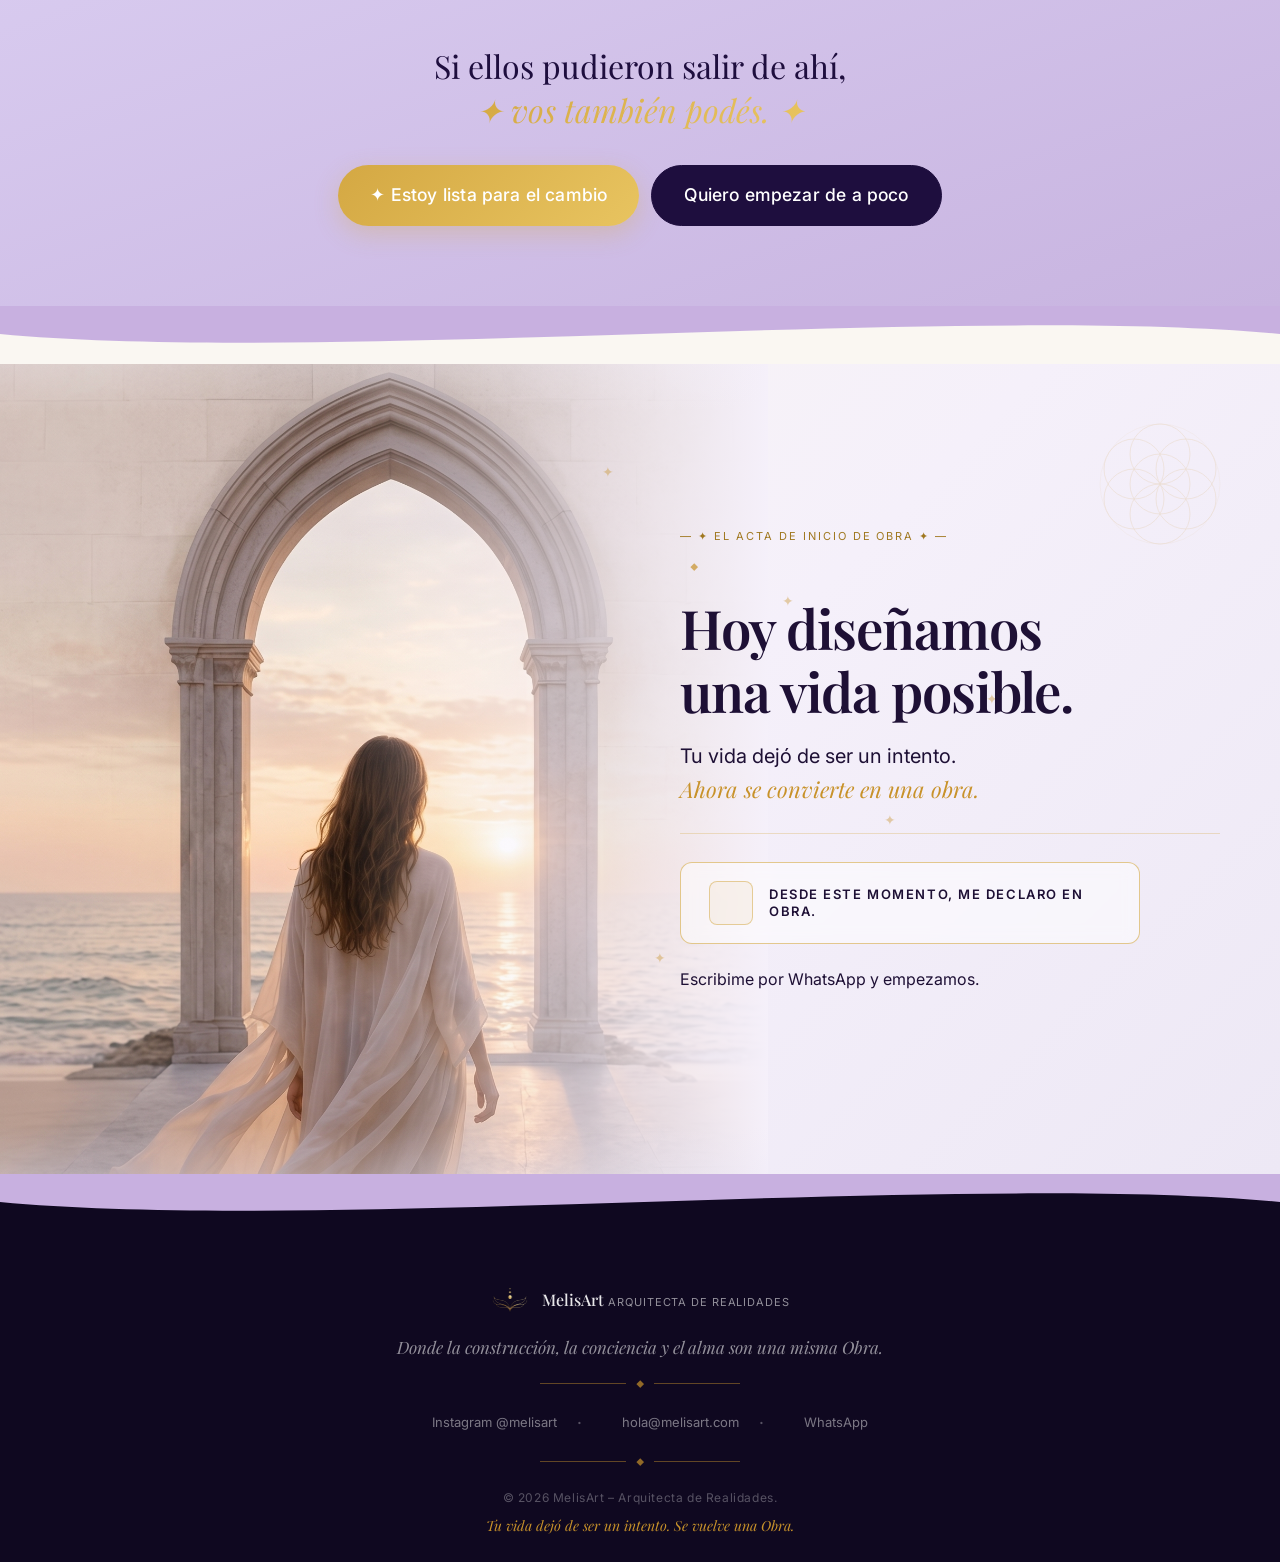
==== commit 69d8f22d: "cambios1" ====
--- a/public/index.html
+++ b/public/index.html
@@ -6,15 +6,22 @@
   <meta name="theme-color" content="#1E0E3E" />
 
   <!-- SEO -->
-  <title>MelisArt – Arquitecta de Realidades</title>
-  <meta name="description" content="Transformo confusión emocional en claridad, dirección y acción real. Coaching, tarot evolutivo y activación energética." />
+  <title>MelisArt · Coaching Transformacional · Arquitecta de Realidades</title>
+  <meta name="description" content="Transformo confusión emocional en claridad, dirección y acción real. Coaching, tarot evolutivo y activación energética con el Método MelisArt. Arquitecta de Realidades." />
+  <meta name="keywords" content="coaching transformacional, tarot evolutivo, arquitecta de realidades, MelisArt, Melisa Rodriguez, activacion energetica, metodo melisart" />
   <meta name="author" content="Melisa Rodríguez — MelisArt" />
 
   <!-- Open Graph -->
   <meta property="og:type" content="website" />
-  <meta property="og:title" content="MelisArt – Arquitecta de Realidades" />
-  <meta property="og:description" content="No te falta claridad. Te falta orden, dirección y sostén. Método MelisArt." />
+  <meta property="og:title" content="MelisArt · Arquitecta de Realidades" />
+  <meta property="og:description" content="Dejá de habitar estructuras prestadas. Transformo confusión emocional en claridad, dirección y acción real con el Método MelisArt." />
+  <meta property="og:image" content="/public/foto-hero.jpeg" />
   <meta property="og:locale" content="es_AR" />
+
+  <!-- Twitter Card -->
+  <meta name="twitter:card" content="summary_large_image" />
+  <meta name="twitter:title" content="MelisArt · Arquitecta de Realidades" />
+  <meta name="twitter:description" content="Dejá de habitar estructuras prestadas. Coaching transformacional con el Método MelisArt." />
 
   <!-- Tipografías -->
   <link rel="preconnect" href="https://fonts.googleapis.com" />
@@ -229,8 +236,22 @@
          ========================================================= -->
     <section class="metodo2" id="metodo" aria-labelledby="metodo-title">
 
-      <!-- Geometría sagrada esquina superior derecha -->
-      <svg class="metodo2__geo" viewBox="0 0 280 280" fill="none" aria-hidden="true">
+      <!-- Geometría sagrada arriba -->
+      <svg class="metodo2__geo metodo2__geo--top" viewBox="0 0 280 280" fill="none" aria-hidden="true">
+        <g stroke="#D4AF50" stroke-width="0.8" opacity="0.25">
+          <circle cx="140" cy="140" r="50"/>
+          <circle cx="140" cy="90"  r="50"/>
+          <circle cx="140" cy="190" r="50"/>
+          <circle cx="97"  cy="115" r="50"/>
+          <circle cx="183" cy="115" r="50"/>
+          <circle cx="97"  cy="165" r="50"/>
+          <circle cx="183" cy="165" r="50"/>
+          <circle cx="140" cy="140" r="100"/>
+        </g>
+      </svg>
+
+      <!-- Geometría sagrada abajo -->
+      <svg class="metodo2__geo metodo2__geo--bottom" viewBox="0 0 280 280" fill="none" aria-hidden="true">
         <g stroke="#D4AF50" stroke-width="0.8" opacity="0.25">
           <circle cx="140" cy="140" r="50"/>
           <circle cx="140" cy="90"  r="50"/>
@@ -731,7 +752,7 @@
             <svg class="btn__icon" viewBox="0 0 32 32" fill="currentColor" aria-hidden="true">
               <path d="M16.001 3C9.373 3 4 8.373 4 15c0 2.115.553 4.181 1.604 6.003L4 29l8.197-1.557A11.94 11.94 0 0 0 16.001 27C22.628 27 28 21.628 28 15S22.628 3 16.001 3zm5.518 17.418c-.302-.151-1.789-.882-2.067-.983-.277-.101-.479-.151-.681.151s-.781.983-.957 1.184c-.176.201-.353.227-.655.076-.302-.151-1.275-.469-2.43-1.498-.898-.801-1.504-1.79-1.681-2.092-.176-.302-.019-.466.132-.616.135-.135.302-.353.453-.529.151-.176.201-.302.302-.504.101-.201.05-.378-.025-.529-.076-.151-.681-1.642-.933-2.247-.245-.59-.495-.51-.681-.519l-.58-.011c-.201 0-.529.076-.806.378-.277.302-1.058 1.034-1.058 2.523 0 1.49 1.083 2.929 1.234 3.13.151.201 2.131 3.252 5.16 4.561.721.311 1.283.497 1.722.636.723.23 1.381.198 1.901.12.58-.087 1.789-.731 2.041-1.437.252-.706.252-1.31.176-1.437-.075-.126-.277-.201-.579-.353z"/>
             </svg>
-            Hablemos y te acompaño a elegir →
+            <span class="btn__text--desktop">Hablemos y te acompaño a elegir →</span><span class="btn__text--mobile">Hablemos y empezamos →</span>
           </a>
         </div>
 
--- a/public/css/styles.css
+++ b/public/css/styles.css
@@ -267,11 +267,7 @@
   content: '';
   position: absolute;
   inset: 0;
-  background: radial-gradient(
-    ellipse at 30% 50%,
-    rgba(14, 6, 28, 0.15) 0%,
-    transparent 70%
-  );
+  background: transparent;
   pointer-events: none;
   z-index: -1;
 }
@@ -1817,13 +1813,34 @@
   color: #C8922A;
 }
 
-@media (max-width: 600px) {
+@media (max-width: 768px) {
+  /* Imagen: más compacta en mobile */
+  .sobre-mi__perfil-arc {
+    width: 240px;
+    height: 360px;
+    border-radius: 120px 120px 8px 8px;
+  }
+
+  /* Card de frase con brújula: visible en mobile, diseño vertical */
   .sobre-mi__frase-card {
+    display: flex;
     flex-direction: column;
     text-align: center;
     padding: 24px 20px;
-    gap: 16px;
-  }
+    gap: 14px;
+    margin: 32px auto 0;
+  }
+
+  /* 5.svg: visible en mobile como decoración de fondo */
+  .sobre-mi__corner--right {
+    display: block;
+    right: -80px;
+    height: 420px;
+    opacity: 0.35;
+  }
+}
+
+@media (max-width: 600px) {
   .sobre-mi__frase-sep {
     width: 60px;
     height: 1px;
@@ -1853,6 +1870,12 @@
 @media (max-width: 767px) {
   .sobre-mi__corner {
     display: none;
+  }
+  .sobre-mi__corner--right {
+    display: block;
+    right: -80px;
+    height: 420px;
+    opacity: 0.35;
   }
 }
 
@@ -2394,11 +2417,33 @@
   }
 
   .testimonio-card {
-    padding: 32px 24px;
+    padding: 24px 20px;
+  }
+
+  .testimonio-card__comilla {
+    font-size: 56px;
   }
 
   .testimonio-card__quote {
-    font-size: 20px;
+    font-size: 17px;
+    margin-bottom: 16px;
+  }
+
+  .testimonio-card__text {
+    font-size: 14px;
+    line-height: 1.65;
+    margin-bottom: 20px;
+  }
+
+  /* 4.svg visible como decoración de fondo en mobile */
+  .testimonios__corner--left {
+    display: block !important;
+    left: -80px;
+    height: 420px;
+    opacity: 0.35;
+  }
+  .testimonios__corner--right {
+    display: none;
   }
 }
 
@@ -2670,42 +2715,130 @@
 }
 
 /* ---- Mobile ---- */
-@media (max-width: 767px) {
+@media (max-width: 768px) {
+  .contacto {
+    min-height: 100vh;
+    background-image: url('../final.jpeg');
+    background-position: center center;
+    background-size: cover;
+    background-repeat: no-repeat;
+    background-attachment: scroll;
+    position: relative;
+  }
+
+  .contacto::before {
+    content: '';
+    position: absolute;
+    top: 0;
+    left: 0;
+    width: 100%;
+    height: 100%;
+    background-image: url('../final.jpeg');
+    background-position: center center;
+    background-size: cover;
+    filter: blur(6px);
+    z-index: -1;
+  }
+
   .contacto__layout {
     flex-direction: column;
-    min-height: auto;
+    min-height: 100vh;
+    position: relative;
+    display: flex;
+    align-items: flex-end;
   }
 
   .contacto__imagen {
+    display: none;
+  }
+
+  .contacto__img-fade-right {
+    position: fixed;
+    top: 0;
+    left: 0;
     width: 100%;
-    min-height: 280px;
-    height: 280px;
-    position: relative;
-  }
-
-  .contacto__img {
-    position: absolute;
-  }
-
-  .contacto__img-fade-right {
+    height: 100vh;
     background: linear-gradient(
       to bottom,
-      transparent 50%,
-      #FAF7F2 100%
+      rgba(245, 240, 250, 0.40) 0%,
+      rgba(245, 240, 250, 0.35) 25%,
+      rgba(245, 240, 250, 0.65) 45%,
+      rgba(245, 240, 250, 0.85) 65%,
+      #F5F0FA 85%,
+      #F5F0FA 100%
     );
+    z-index: 1;
+    pointer-events: none;
   }
 
   .contacto__copy {
     width: 100%;
-    padding: 40px 24px;
+    margin-left: 0;
+    padding: 40px 24px 60px 24px;
+    text-align: center;
+    align-items: center;
+    justify-content: center;
+    position: relative;
+    z-index: 2;
+    background: transparent;
+  }
+
+  .contacto__label {
+    text-align: center;
+    margin-left: auto;
+    margin-right: auto;
+  }
+
+  .contacto__divisor {
+    justify-content: center;
   }
 
   .contacto__title {
-    font-size: 38px;
+    font-size: 36px;
+    text-align: center;
+    margin-left: auto;
+    margin-right: auto;
+  }
+
+  .contacto__subtexto {
+    text-align: center;
+    margin-left: auto;
+    margin-right: auto;
+  }
+
+  .contacto__divisor-fino {
+    margin-left: auto;
+    margin-right: auto;
   }
 
   .contacto__btn-obra {
+    width: 100%;
     max-width: 100%;
+  }
+
+  .contacto__wa-text {
+    text-align: center;
+    margin-left: auto;
+    margin-right: auto;
+  }
+
+  /* Servicios: header más compacto en mobile */
+  .servicio {
+    gap: var(--space-3);
+    padding: var(--space-5) var(--space-5);
+  }
+  .servicio__header {
+    margin-bottom: 0;
+    align-items: center;
+    justify-content: flex-start;
+    gap: 10px;
+  }
+  .servicio__edificio {
+    width: 24px;
+    height: 34px;
+  }
+  .servicio__num {
+    font-size: 1.05rem;
   }
 }
 
@@ -3024,13 +3157,21 @@
 /* Geometría sagrada esquina superior derecha */
 .metodo2__geo {
   position: absolute;
-  top: 20px;
-  right: 80px;
   width: 320px;
   opacity: 0.75;
   pointer-events: none;
   user-select: none;
   z-index: 0;
+}
+
+.metodo2__geo--top {
+  top: 50px;
+  left: 5%;
+}
+
+.metodo2__geo--bottom {
+  bottom: 100px;
+  right: 8%;
 }
 
 /* Sparkles */
@@ -3040,12 +3181,12 @@
   z-index: 0;
   animation: sparkle-pulse 3s infinite ease-in-out;
 }
-.metodo2__sparkle--1 { width: 14px; top: 15%; left: 60%; animation-delay: 0s; }
-.metodo2__sparkle--2 { width: 10px; top: 30%; left: 20%; animation-delay: 0.8s; }
-.metodo2__sparkle--3 { width: 12px; top: 60%; left: 75%; animation-delay: 1.6s; }
-.metodo2__sparkle--4 { width: 8px;  top: 45%; left: 40%; animation-delay: 2.4s; }
-.metodo2__sparkle--5 { width: 14px; top: 75%; left: 55%; animation-delay: 0.4s; }
-.metodo2__sparkle--6 { width: 10px; top: 85%; left: 30%; animation-delay: 1.2s; }
+.metodo2__sparkle--1 { width: 14px; top: 25%; left: 35%; animation-delay: 0s; }
+.metodo2__sparkle--2 { width: 10px; top: 50%; left: 70%; animation-delay: 0.8s; }
+.metodo2__sparkle--3 { width: 12px; top: 70%; left: 42%; animation-delay: 1.6s; }
+.metodo2__sparkle--4 { width: 8px;  top: 35%; left: 65%; animation-delay: 2.4s; }
+.metodo2__sparkle--5 { width: 14px; top: 55%; left: 30%; animation-delay: 0.4s; }
+.metodo2__sparkle--6 { width: 10px; top: 75%; left: 60%; animation-delay: 1.2s; }
 
 /* Ramitas lavanda */
 /* BLOQUE 1: Header centrado */
@@ -3201,7 +3342,14 @@
 
 @media (max-width: 767px) {
   .metodo2__decoration-line {
-    display: none;
+    position: static;
+    flex-direction: row;
+    justify-content: center;
+    gap: 10px;
+    margin-bottom: 16px;
+  }
+  .metodo2__decoration-symbol {
+    font-size: 1rem;
   }
 }
 
@@ -3436,6 +3584,12 @@
   .metodo2__corner {
     display: none;
   }
+  .metodo2__corner--left {
+    display: block !important;
+    left: -80px;
+    height: 420px;
+    opacity: 0.35;
+  }
 }
 
 /* z-index para contenido */
@@ -3458,15 +3612,19 @@
 /* Decoraciones geométricas */
 .pilares__geo {
   position: absolute;
-  top: 50%;
-  transform: translateY(-50%);
   width: 200px;
   height: 200px;
   pointer-events: none;
   z-index: 0;
 }
-.pilares__geo--left  { left: -20px; }
-.pilares__geo--right { right: -20px; }
+.pilares__geo--left  {
+  left: 3%;
+  top: 5%;
+}
+.pilares__geo--right {
+  right: 4%;
+  bottom: 8%;
+}
 
 /* Sparkles */
 .pilares__sparkle {
@@ -3479,7 +3637,22 @@
 }
 
 @media (max-width: 767px) {
-  .pilares__geo { opacity: 0.10; }
+  .pilares__geo {
+    opacity: 0.10;
+    width: 150px;
+    height: 150px;
+  }
+  .pilares__geo--left {
+    top: 15%;
+    transform: none;
+    left: -30px;
+  }
+  .pilares__geo--right {
+    top: auto;
+    bottom: 15%;
+    transform: none;
+    right: -30px;
+  }
 }
 
 .pilares__header {
@@ -3653,7 +3826,13 @@
   }
 
   .pilares__anchor {
-    padding: 24px 24px;
+    padding: 18px 20px;
+    margin-top: 36px;
+  }
+
+  .pilares__anchor-line1,
+  .pilares__anchor-line2 {
+    font-size: 19px;
   }
 }
 
@@ -3807,6 +3986,20 @@
   fill: #FFFFFF;
 }
 
+.btn__text--mobile { display: none; }
+.btn__text--desktop { display: inline; }
+
+@media (max-width: 768px) {
+  .servicios__bottom .btn--gold {
+    align-self: center;
+    width: auto;
+    font-size: 0.9rem;
+    padding: 12px 22px;
+  }
+  .btn__text--desktop { display: none; }
+  .btn__text--mobile { display: inline; }
+}
+
 /* ---------- SOBRE MÍ: credenciales ---------- */
 .sobre-mi__creds {
   list-style: none;
@@ -4263,7 +4456,6 @@
   overflow: hidden;
   line-height: 0;
   margin-top: -2px;
-}
 }
 
 /* ---- WhatsApp sticky (todos los dispositivos) ---- */
@@ -4287,3 +4479,10 @@
 #whatsapp-sticky:hover {
   transform: scale(1.08);
 }
+
+/* ---------- HERO: mobile adjustments ---------- */
+@media (max-width: 768px) {
+  .hero__copy::before {
+    background: none !important;
+  }
+}
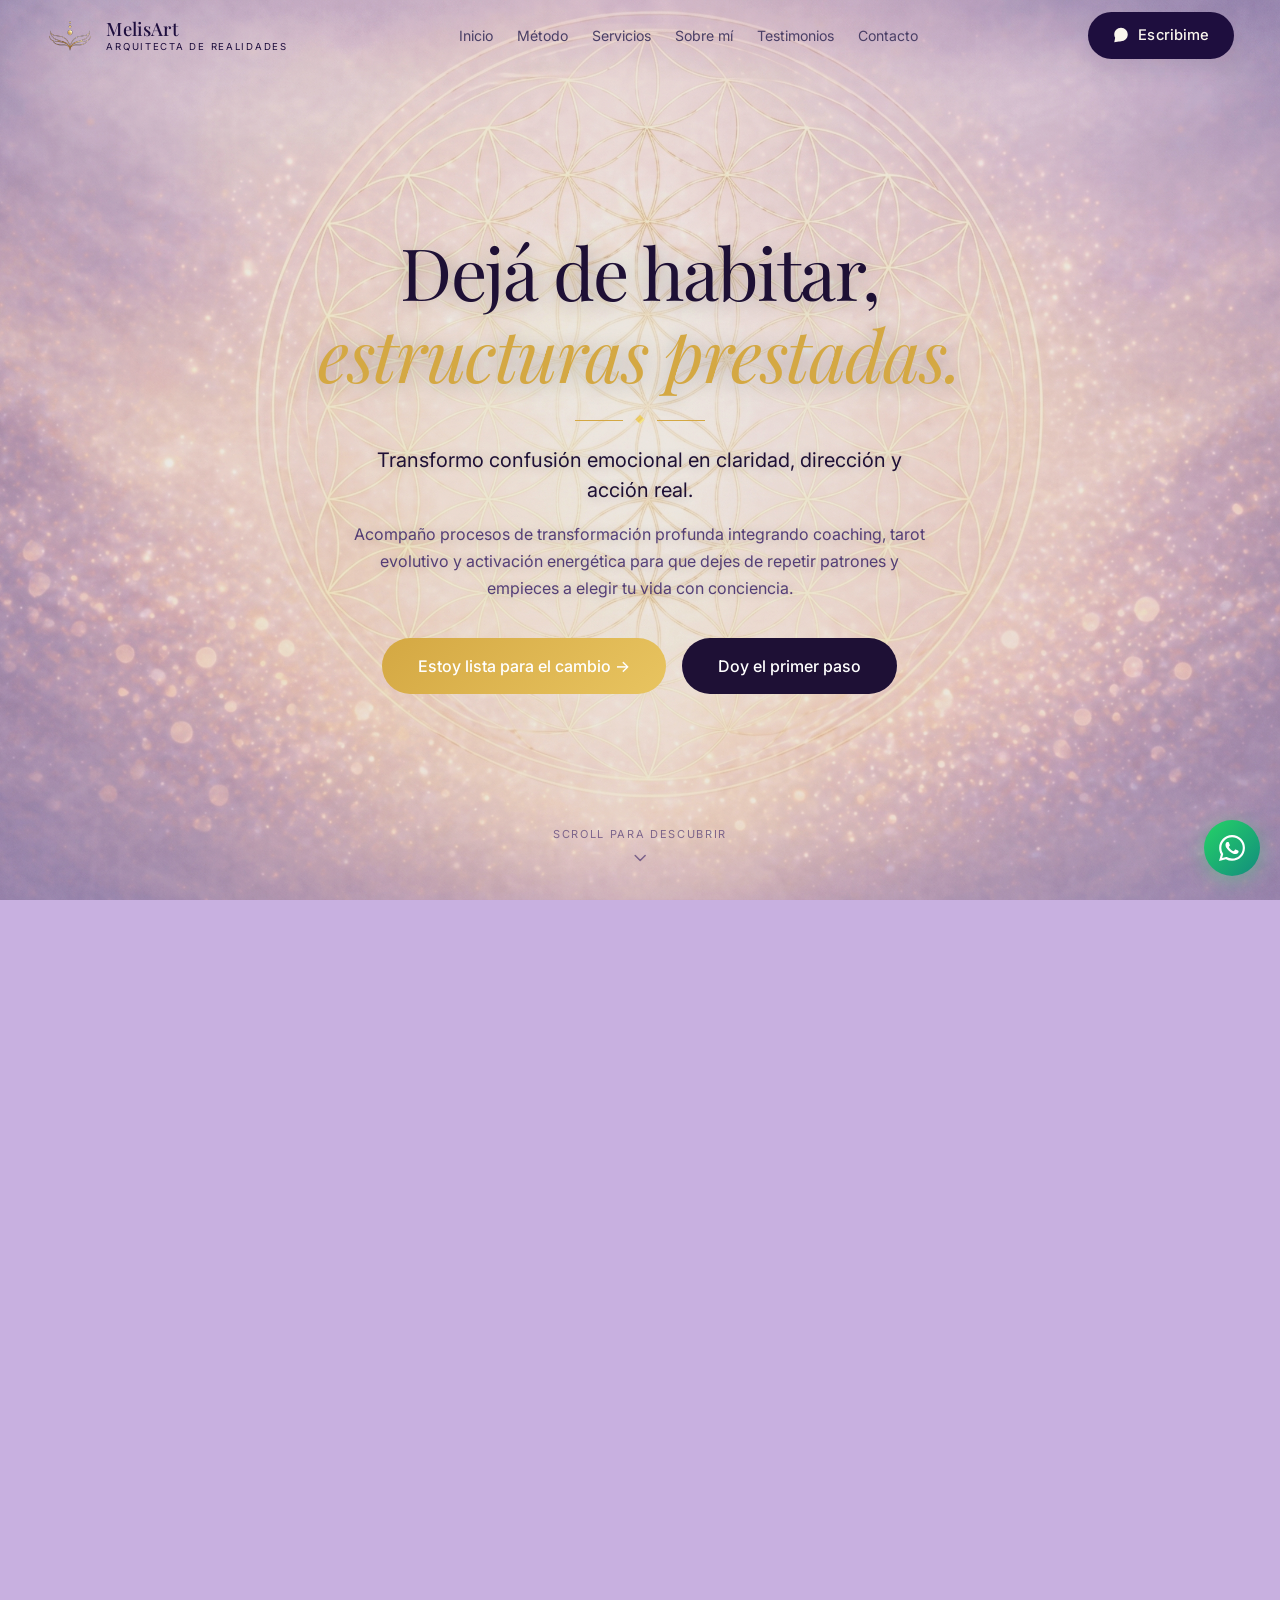
==== commit c7c8380c: "cambios2" ====
--- a/public/index.html
+++ b/public/index.html
@@ -1136,7 +1136,7 @@
                   No te impone un sistema. Te ayuda a diseñar el tuyo y luego a habitarlo con integridad.
                 </p>
                 <div class="testimonio-card__author">
-                  <div class="testimonio-card__avatar" aria-hidden="true">ML</div>
+                  <img src="maria-meli.jpeg" alt="María Lourdes Miranda" class="testimonio-card__avatar" />
                   <div class="testimonio-card__meta">
                     <span class="testimonio-card__name">María Lourdes Miranda</span>
                     <span class="testimonio-card__rol">Coach</span>
@@ -1157,7 +1157,7 @@
                   real en mi vida. La recomiendo sin dudarlo.
                 </p>
                 <div class="testimonio-card__author">
-                  <div class="testimonio-card__avatar" aria-hidden="true">FV</div>
+                  <img src="federico-meli.jpeg" alt="Federico Valdez" class="testimonio-card__avatar" />
                   <div class="testimonio-card__meta">
                     <span class="testimonio-card__name">Federico Valdez</span>
                     <span class="testimonio-card__rol">Agente Inmobiliario</span>
@@ -1176,7 +1176,7 @@
                   Ha sido un placer. Muy agradecida, gracias Meli.
                 </p>
                 <div class="testimonio-card__author">
-                  <div class="testimonio-card__avatar" aria-hidden="true">CR</div>
+                  <img src="carla-meli.jpeg" alt="Carla Ramírez" class="testimonio-card__avatar" />
                   <div class="testimonio-card__meta">
                     <span class="testimonio-card__name">Carla Ramírez</span>
                     <span class="testimonio-card__rol">Vuelve a tu Esencia</span>
@@ -1195,7 +1195,7 @@
                   alcanzar mis propósitos. Te agradezco infinitamente.
                 </p>
                 <div class="testimonio-card__author">
-                  <div class="testimonio-card__avatar" aria-hidden="true">A</div>
+                  <img src="angelika-meli.jpeg" alt="Angelika" class="testimonio-card__avatar" />
                   <div class="testimonio-card__meta">
                     <span class="testimonio-card__name">Angelika</span>
                     <span class="testimonio-card__rol">Testimonio</span>
@@ -1297,12 +1297,6 @@
             — ✦ EL ACTA DE INICIO DE OBRA ✦ —
           </p>
 
-          <div class="contacto__divisor" aria-hidden="true">
-            <span class="contacto__divisor-line"></span>
-            <span class="contacto__divisor-rombo">◆</span>
-            <span class="contacto__divisor-line"></span>
-          </div>
-
           <h2 class="contacto__title" id="contacto-title">
             Hoy diseñamos<br>una vida posible.
           </h2>
@@ -1314,16 +1308,34 @@
 
           <div class="contacto__divisor-fino" aria-hidden="true"></div>
 
+          <p class="contacto__cta-frase">Desde este momento, me declaro en obra.</p>
+
           <!-- Botón principal -->
-          <a class="contacto__btn-obra" data-wa="empezar" href="#contacto" target="_blank" rel="noopener" aria-label="Escribime por WhatsApp y empezamos">
+          <a class="contacto__btn-obra" data-wa="empezar" href="#contacto" target="_blank" rel="noopener" aria-label="Empezar proceso">
             <span class="contacto__btn-icono" aria-hidden="true">
               <i data-lucide="door-open"></i>
             </span>
-            <span class="contacto__btn-texto">DESDE ESTE MOMENTO, ME DECLARO EN OBRA.</span>
+            <span class="contacto__btn-texto">Quiero empezar mi proceso →</span>
           </a>
 
-          <!-- Texto secundario -->
-          <p class="contacto__wa-text">Escribime por WhatsApp y empezamos.</p>
+          <!-- Texto secundario / Botón mobile -->
+          <a class="contacto__wa-link" data-wa="empezar" href="#contacto" target="_blank" rel="noopener">
+            <p class="contacto__wa-text">Escribime por WhatsApp y empezamos.</p>
+          </a>
+
+          <!-- Redes sociales -->
+          <div class="contacto__redes">
+            <a href="https://instagram.com/melisarodriguez.07" class="contacto__red-icon" target="_blank" rel="noopener" aria-label="Instagram">
+              <svg xmlns="http://www.w3.org/2000/svg" width="20" height="20" viewBox="0 0 24 24" fill="none" stroke="currentColor" stroke-width="2">
+                <rect x="2" y="2" width="20" height="20" rx="5" ry="5"></rect>
+                <path d="M16 11.37A4 4 0 1 1 12.63 8 4 4 0 0 1 16 11.37z"></path>
+                <circle cx="17.5" cy="6.5" r="1.5"></circle>
+              </svg>
+            </a>
+            <a href="mailto:rodriguezmelis86@gmail.com" class="contacto__red-icon" aria-label="Correo electrónico">
+              <i data-lucide="mail"></i>
+            </a>
+          </div>
 
         </div>
       </div>
@@ -1363,14 +1375,14 @@
 
     <!-- FILA 2: Redes sociales horizontal -->
     <div class="footer__row footer__row--social" style="margin-bottom: 20px;">
-      <a href="https://instagram.com/melisart" class="footer__social-link" target="_blank" rel="noopener" aria-label="Instagram">
+      <a href="https://instagram.com/melisarodriguez.07" class="footer__social-link" target="_blank" rel="noopener" aria-label="Instagram">
         <i data-lucide="instagram"></i>
-        <span>Instagram @melisart</span>
+        <span>@melisarodriguez.07</span>
       </a>
       <span class="footer__social-sep">·</span>
-      <a href="mailto:hola@melisart.com" class="footer__social-link" aria-label="Correo electrónico">
+      <a href="mailto:rodriguezmelis86@gmail.com" class="footer__social-link" aria-label="Correo electrónico">
         <i data-lucide="mail"></i>
-        <span>hola@melisart.com</span>
+        <span>rodriguezmelis86@gmail.com</span>
       </a>
       <span class="footer__social-sep">·</span>
       <a data-wa="empezar" href="#contacto" class="footer__social-link" target="_blank" rel="noopener" aria-label="WhatsApp">
--- a/public/css/base.css
+++ b/public/css/base.css
@@ -12,6 +12,7 @@
 html {
   scroll-behavior: smooth;
   -webkit-text-size-adjust: 100%;
+  overflow-x: hidden;
 }
 
 body {
@@ -102,7 +103,9 @@
 
 /* Section */
 .section {
+  width: 100%;
   padding-block: var(--section-py);
+  overflow: hidden;
 }
 
 .section--violeta {
--- a/public/css/styles.css
+++ b/public/css/styles.css
@@ -46,8 +46,8 @@
 }
 
 .header__logo-mark {
-  width: 36px;
-  height: 36px;
+  width: 48px;
+  height: 48px;
   object-fit: contain;
   flex-shrink: 0;
 }
@@ -70,10 +70,7 @@
   font-size: 0.6rem;
   letter-spacing: var(--ls-xwide);
   text-transform: uppercase;
-  background: linear-gradient(135deg, #C8952A 0%, #F0D060 35%, #E8C460 50%, #F5E88A 65%, #D4A843 100%);
-  -webkit-background-clip: text;
-  -webkit-text-fill-color: transparent;
-  background-clip: text;
+  color: var(--color-violeta-profundo);
   margin-top: 4px;
 }
 
@@ -217,7 +214,7 @@
 
 .hero {
   position: relative;
-  width: 100vw;
+  width: 100%;
   min-height: 100vh;
   display: flex;
   flex-direction: column;
@@ -284,10 +281,7 @@
 
 .hero__title em {
   font-style: italic;
-  background: linear-gradient(135deg, #C8952A 0%, #F0D060 35%, #E8C460 50%, #F5E88A 65%, #D4A843 100%);
-  -webkit-background-clip: text;
-  -webkit-text-fill-color: transparent;
-  background-clip: text;
+  color: #D4A843;
 }
 
 /* Divisor dorado con rombo central */
@@ -2315,6 +2309,7 @@
   font-weight: 600;
   font-size: 18px;
   color: #ffffff;
+  object-fit: cover;
 }
 
 .testimonio-card__meta {
@@ -2586,15 +2581,12 @@
   letter-spacing: 0.18em;
   text-transform: uppercase;
   color: #A07820;
-  margin-bottom: 16px;
+  margin-bottom: 8px;
 }
 
 /* Divisor con rombo */
 .contacto__divisor {
-  display: flex;
-  align-items: center;
-  gap: 10px;
-  margin-bottom: 24px;
+  display: none;
 }
 .contacto__divisor-line {
   flex: 1;
@@ -2713,6 +2705,49 @@
   margin: 0;
   line-height: 1.4;
 }
+
+.contacto__wa-link {
+  display: none;
+}
+
+.contacto__cta-frase {
+  font-family: 'Cormorant Garamond', serif;
+  font-size: 18px;
+  font-style: italic;
+  color: #3B2568;
+  text-align: left;
+  margin-bottom: 12px;
+  line-height: 1.4;
+}
+
+.contacto__redes {
+  display: flex;
+  align-items: center;
+  gap: 20px;
+  margin-top: 20px;
+}
+
+.contacto__red-icon {
+  display: flex;
+  align-items: center;
+  justify-content: center;
+  width: 20px;
+  height: 20px;
+  color: rgba(59, 37, 104, 0.5);
+  transition: color 0.2s ease;
+}
+
+.contacto__red-icon:hover {
+  color: #C8922A;
+}
+
+.contacto__red-icon svg {
+  width: 20px;
+  height: 20px;
+  stroke: currentColor;
+  fill: none;
+}
+
 
 /* ---- Mobile ---- */
 @media (max-width: 768px) {
@@ -2816,10 +2851,29 @@
     max-width: 100%;
   }
 
+  .contacto__wa-link {
+    display: inline-flex;
+    align-items: center;
+    justify-content: center;
+    padding: 16px 24px;
+    background-color: rgba(255, 255, 255, 0.95);
+    border: 2px solid #D4A843;
+    border-radius: 32px;
+    text-decoration: none;
+    width: 100%;
+    margin-top: 20px;
+  }
+
+  .contacto__wa-link:active {
+    background-color: rgba(255, 255, 255, 0.85);
+  }
+
   .contacto__wa-text {
     text-align: center;
-    margin-left: auto;
-    margin-right: auto;
+    margin: 0;
+    font-weight: 500;
+    font-size: 15px;
+    color: #1E1035;
   }
 
   /* Servicios: header más compacto en mobile */
@@ -3502,7 +3556,7 @@
 
 .metodo2__frase em {
   font-style: italic;
-  background: linear-gradient(135deg, #5C3A9A 0%, #8B62C4 25%, #C8B0E0 50%, #8B62C4 75%, #5C3A9A 100%);
+  background: linear-gradient(135deg, #FFD700 0%, #FFF8DC 30%, #FFD700 50%, #FFF8DC 70%, #FFD700 100%);
   -webkit-background-clip: text;
   -webkit-text-fill-color: transparent;
   background-clip: text;
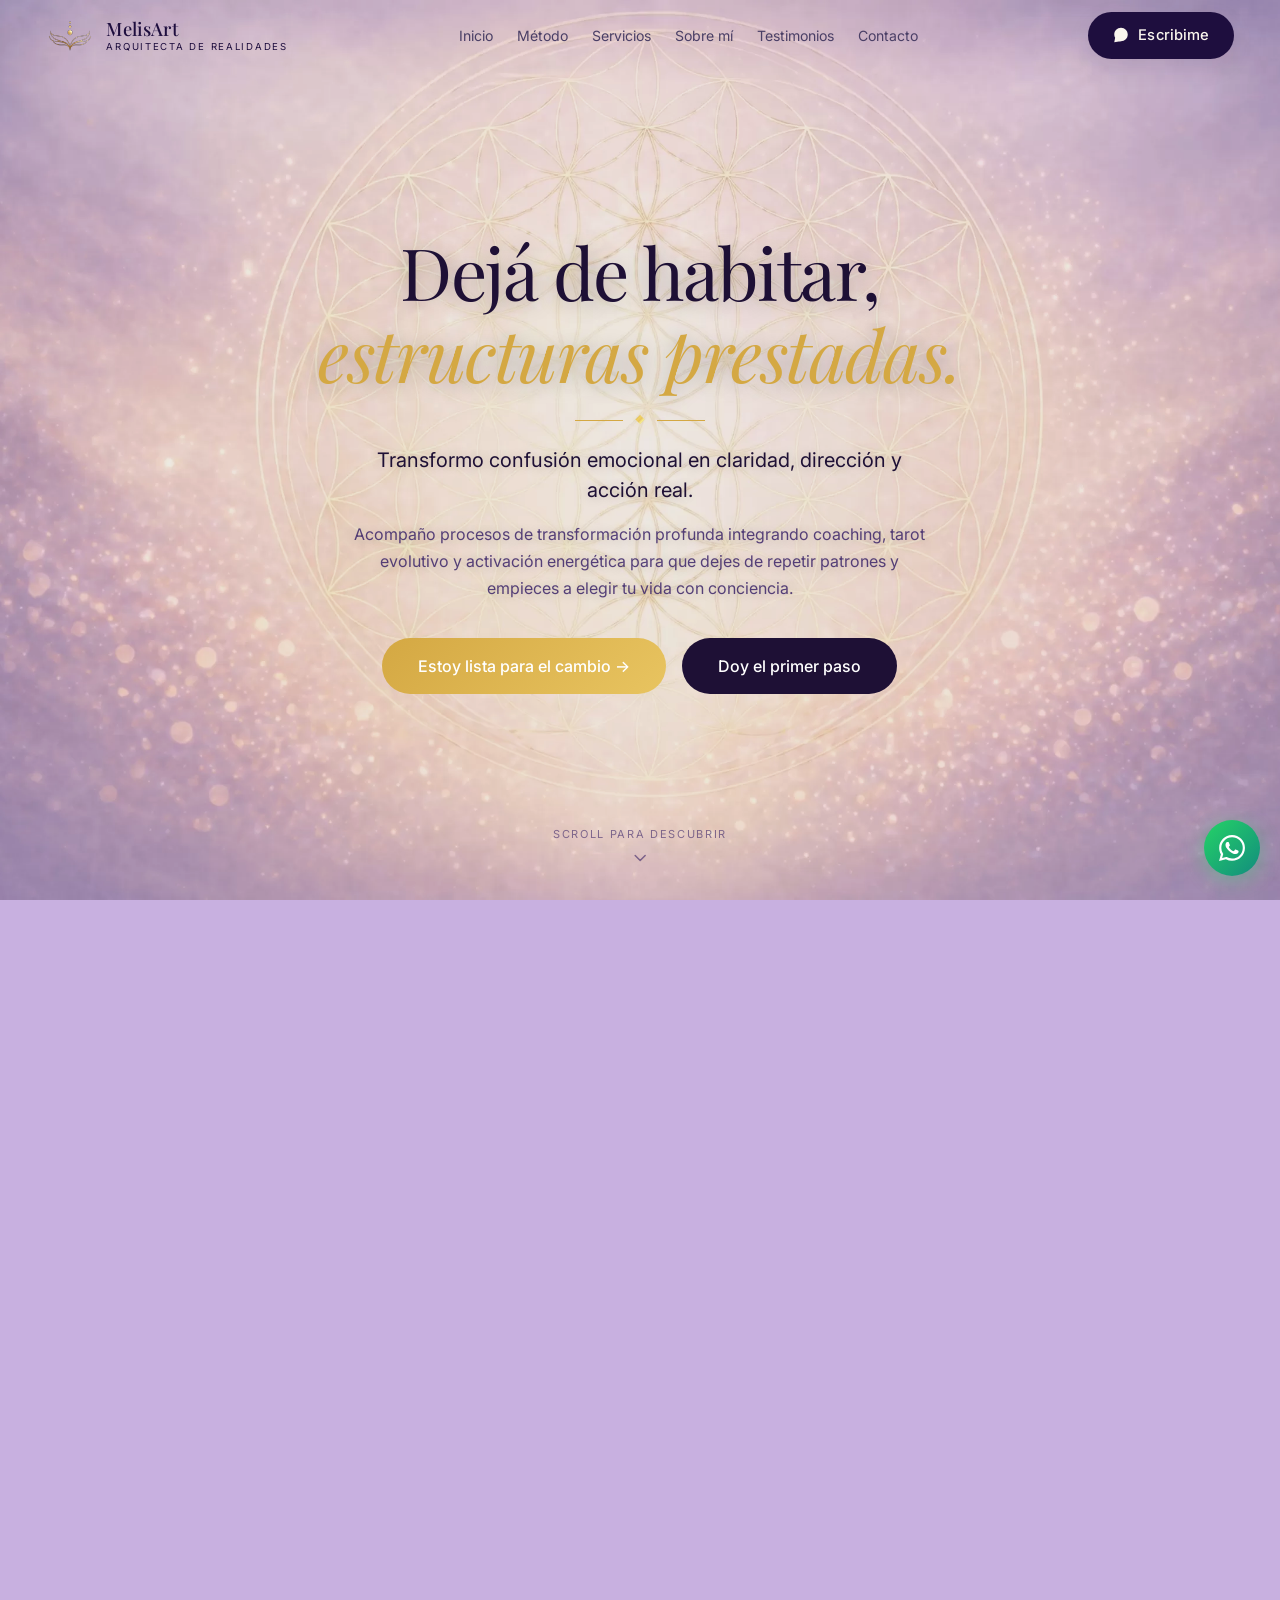
==== commit cbefac8d: "imagenhero" ====
--- a/public/index.html
+++ b/public/index.html
@@ -15,7 +15,7 @@
   <meta property="og:type" content="website" />
   <meta property="og:title" content="MelisArt · Arquitecta de Realidades" />
   <meta property="og:description" content="Dejá de habitar estructuras prestadas. Transformo confusión emocional en claridad, dirección y acción real con el Método MelisArt." />
-  <meta property="og:image" content="/public/foto-hero.jpeg" />
+  <meta property="og:image" content="/public/foto-hero-compressed.jpeg" />
   <meta property="og:locale" content="es_AR" />
 
   <!-- Twitter Card -->
--- a/public/css/styles.css
+++ b/public/css/styles.css
@@ -220,11 +220,23 @@
   flex-direction: column;
   align-items: center;
   justify-content: center;
-  background-image: url('../foto-hero.jpeg');
+  background-image: url('../foto-hero.webp');
   background-size: cover;
   background-position: center center;
   background-repeat: no-repeat;
   overflow: hidden;
+}
+
+@supports (background-image: url('data:image/webp;base64,')) {
+  .hero {
+    background-image: url('../foto-hero.webp');
+  }
+}
+
+@supports not (background-image: url('data:image/webp;base64,')) {
+  .hero {
+    background-image: url('../foto-hero-compressed.jpeg');
+  }
 }
 
 .hero::before {
@@ -2753,7 +2765,7 @@
 @media (max-width: 768px) {
   .contacto {
     min-height: 100vh;
-    background-image: url('../final.jpeg');
+    background-image: url('../final.webp');
     background-position: center center;
     background-size: cover;
     background-repeat: no-repeat;
@@ -2768,11 +2780,21 @@
     left: 0;
     width: 100%;
     height: 100%;
-    background-image: url('../final.jpeg');
+    background-image: url('../final.webp');
     background-position: center center;
     background-size: cover;
     filter: blur(6px);
     z-index: -1;
+  }
+
+  @supports not (background-image: url('data:image/webp;base64,')) {
+    .contacto {
+      background-image: url('../final-compressed.jpeg');
+    }
+
+    .contacto::before {
+      background-image: url('../final-compressed.jpeg');
+    }
   }
 
   .contacto__layout {
